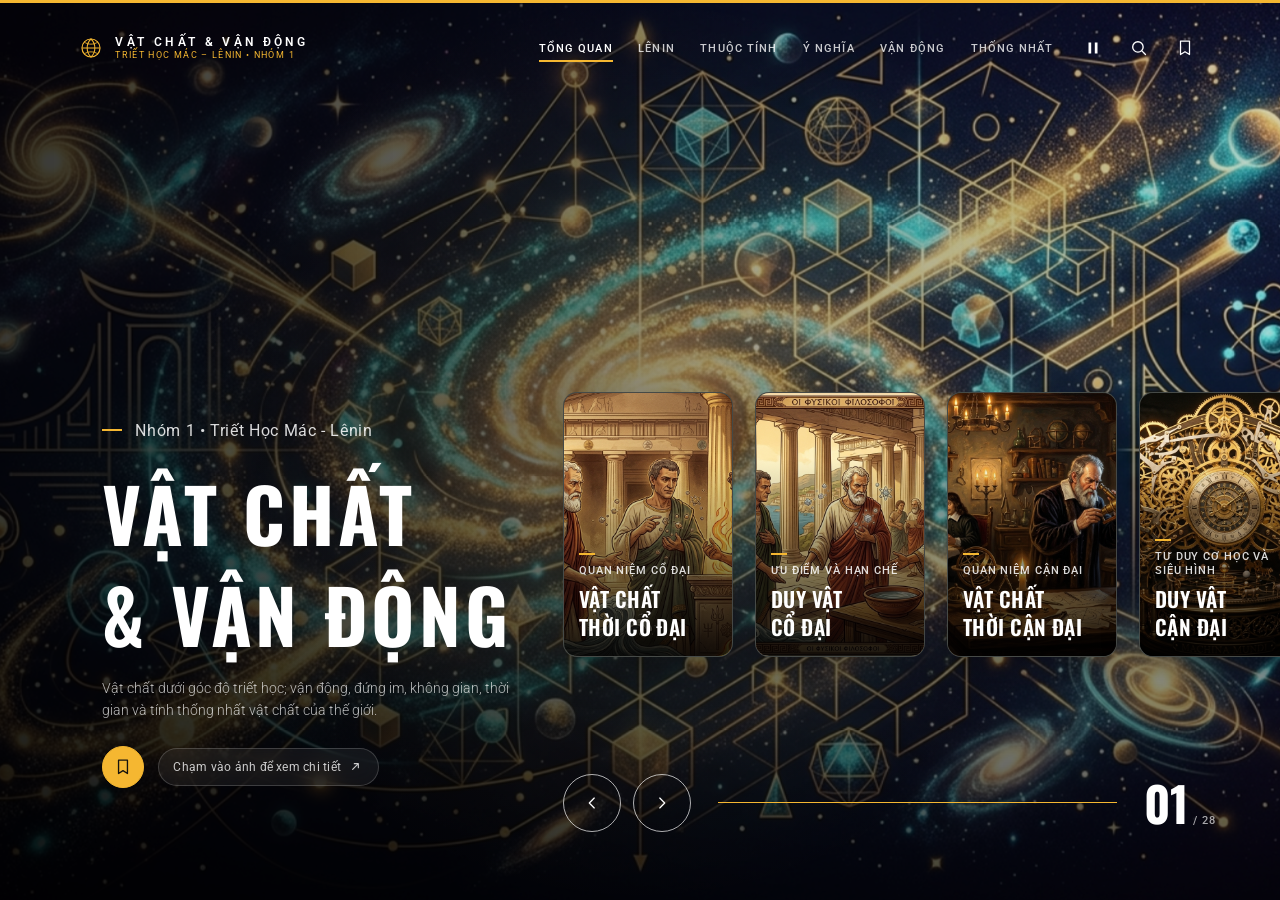
==== index.html @ 16e24920 "feat(diagrams): animate Slide 21 Solar System with Kepler orbital physics, counter-rotation, and int" ====
<!doctype html>
<html lang="vi">
<head>
<meta charset="utf-8">
<meta name="viewport" content="width=device-width, initial-scale=1, viewport-fit=cover">
<meta name="theme-color" content="#101310">
<meta name="description" content="Bài giảng Nhóm 1 về vật chất theo triết học Mác - Lênin: quan điểm lịch sử, định nghĩa của Lênin, vận động, đứng im, không gian, thời gian và tính thống nhất vật chất của thế giới.">
<title>Vật Chất &amp; Vận Động — Triết Học Mác - Lênin (Nhóm 1)</title>
<link rel="preconnect" href="https://fonts.googleapis.com">
<link rel="preconnect" href="https://fonts.gstatic.com" crossorigin>
<link href="https://fonts.googleapis.com/css2?family=Oswald:wght@500;600;700&family=Roboto:wght@300;400;500;700&subset=vietnamese&display=swap" rel="stylesheet">
<style>
:root{
  color-scheme:dark;
  --amber:#F5B731;
  --white:#ffffff;
  --muted:rgba(255,255,255,0.72);
  --ease:cubic-bezier(0.65,0,0.35,1);
  --card-width:170px;
  --card-height:265px;
  --card-gap:22px;
  --card-slot:192px;
  --body-font:"Roboto",Arial,sans-serif;
  --display-font:"Oswald","Bebas Neue",Impact,sans-serif;
}
*{box-sizing:border-box}
html,body{width:100%;height:100%;margin:0;overflow:hidden}
body{
  color:var(--white);
  background:#101310;
  font-family:var(--body-font);
  -webkit-font-smoothing:antialiased;
  text-rendering:optimizeLegibility;
}
button,a{color:inherit;font:inherit;-webkit-tap-highlight-color:transparent}
button{border:0;background:transparent;cursor:pointer}
a{text-decoration:none}
button:focus-visible,a:focus-visible{outline:2px solid var(--amber);outline-offset:4px}

.experience{
  position:relative;
  isolation:isolate;
  width:100vw;
  height:100vh;
  height:100dvh;
  min-height:520px;
  overflow:hidden;
  background:#111;
  cursor:pointer;
}
.cards-shell,.rail-controls,.site-header{cursor:default}

/* Background photo and dark gradient */
.backdrop-shade{position:absolute;inset:0}
.backdrop{
  position:absolute;
  inset:-24px;
  z-index:-2;
  overflow:hidden;
  background:#181c19;
  pointer-events:none;
  transform:translate3d(var(--bg-pan-x, 0px), var(--bg-pan-y, 0px), 0) scale(1.02);
  will-change:transform;
}
.backdrop img{
  display:block;
  width:100%;
  height:100%;
  object-fit:cover;
  object-position:center 50%;
  transform:scale(1.015);
  transition:opacity .35s ease,transform 7s ease;
}
.backdrop img.is-switching{opacity:.12;transform:scale(1.055)}
.backdrop-shade{
  z-index:-1;
  pointer-events:none;
  background:
    radial-gradient(circle 650px at var(--mouse-x, 50%) var(--mouse-y, 50%), rgba(245,183,49,0.085), transparent 70%),
    linear-gradient(90deg,rgba(0,0,0,0.78) 0%,rgba(0,0,0,0.64) 34%,rgba(0,0,0,0.35) 60%,rgba(0,0,0,0.15) 100%),
    linear-gradient(0deg,rgba(0,0,0,0.65) 0%,transparent 45%);
}

/* Top progress bar */
.top-progress{
  position:absolute;
  z-index:50;
  inset:0 0 auto;
  height:3px;
  background:rgba(255,255,255,0.13);
  pointer-events:none;
}
.top-progress span,.line-progress{
  display:block;
  width:100%;
  height:100%;
  background:var(--amber);
  transform:scaleX(0);
  transform-origin:left center;
  will-change:transform;
}

/* Site header / Navigation */
.site-header{
  position:absolute;
  z-index:15;
  top:0;
  left:0;
  display:flex;
  width:100%;
  align-items:center;
  justify-content:space-between;
  gap:24px;
  padding:32px 6.2vw 20px;
}
.brand{
  display:inline-flex;
  flex:0 0 auto;
  align-items:center;
  gap:12px;
  min-width:max-content;
  font-size:12px;
  font-weight:600;
  letter-spacing:.25em;
  line-height:1;
  text-transform:uppercase;
}
.brand-mark{width:24px;height:24px;color:var(--amber);flex:0 0 auto}
.brand-text{display:flex;flex-direction:column;gap:3px}
.brand-title{color:#fff;letter-spacing:.28em}
.brand-sub{color:var(--amber);font-size:9px;letter-spacing:.15em;font-weight:400}

.nav-links{
  display:flex;
  align-items:center;
  justify-content:flex-end;
  gap:clamp(14px,2vw,30px);
  margin-left:auto;
}
.nav-link{
  position:relative;
  padding:8px 0;
  color:rgba(255,255,255,0.78);
  font-size:11px;
  font-weight:500;
  letter-spacing:.1em;
  line-height:1;
  text-transform:uppercase;
  white-space:nowrap;
  transition:color .2s ease;
}
.nav-link::after{
  position:absolute;
  right:0;
  bottom:0;
  left:0;
  height:2px;
  background:var(--amber);
  content:"";
  transform:scaleX(0);
  transform-origin:left;
  transition:transform .22s ease;
}
.nav-link:hover,.nav-link.is-active{color:#fff}
.nav-link.is-active::after{transform:scaleX(1)}

.nav-tools{display:flex;align-items:center;gap:14px}
.icon-button,.menu-toggle{
  display:grid;
  width:32px;
  height:32px;
  padding:0;
  place-items:center;
  border-radius:50%;
  color:#fff;
  transition:color .2s ease,background-color .2s ease,transform .2s ease;
}
.icon-button:hover{color:var(--amber);background:rgba(255,255,255,0.08);transform:translateY(-1px)}
.icon-button:disabled{cursor:default;opacity:.6}
.icon-button svg{width:18px;height:18px}
.menu-toggle{display:none;width:34px}
.menu-toggle span{display:block;width:21px;height:1.5px;background:#fff;transition:transform .2s ease}
.menu-toggle span+span{margin-top:-7px}
.menu-open .menu-toggle span:first-child{transform:translateY(3px) rotate(45deg)}
.menu-open .menu-toggle span:last-child{transform:translateY(-4px) rotate(-45deg)}

/* Left content block */
.hero-copy{
  position:absolute;
  z-index:3;
  bottom:12.5vh;
  left:8vw;
  width:min(520px,40vw);
}
.hero-copy.is-outgoing,.hero-copy.is-entering{pointer-events:none}
.copy-part{
  --stagger:0ms;
  opacity:1;
  transform:translateY(0);
  transition:opacity .34s ease var(--stagger),transform .34s ease var(--stagger);
}
.hero-copy.is-outgoing .copy-part,
.hero-copy.is-entering:not(.is-visible) .copy-part{
  opacity:0;
  transform:translateY(20px);
}
.hero-copy.is-outgoing .copy-part{transition-duration:.18s;transition-delay:0s}
[data-copy=region]{--stagger:0ms}
[data-copy=title]{--stagger:100ms}
[data-copy=description]{--stagger:200ms}
[data-copy=actions]{--stagger:300ms}

.region-line{
  display:flex;
  align-items:center;
  gap:13px;
  margin:0 0 26px;
  color:rgba(255,255,255,0.85);
  font-size:16px;
  font-weight:400;
  letter-spacing:.04em;
  line-height:1.2;
}
.region-dash{width:20px;height:2px;flex:0 0 auto;background:var(--amber)}

.hero-title{
  display:flex;
  flex-direction:column;
  gap:0.12em;
  margin:0;
  color:#fff;
  font-family:var(--display-font);
  font-size:clamp(46px,5.8vw,78px);
  font-weight:700;
  letter-spacing:.05em;
  line-height:1.24;
  text-transform:uppercase;
  cursor:pointer;
  transition:transform .3s var(--ease),text-shadow .3s var(--ease);
}
.hero-title:hover{
  transform:translateX(5px);
  text-shadow:0 0 24px rgba(245,183,49,0.3);
}
.hero-title span{display:block;white-space:nowrap}

.hero-description{
  max-width:420px;
  margin:18px 0 24px;
  color:var(--muted);
  font-size:13.5px;
  font-weight:300;
  line-height:1.65;
}

.hero-actions{display:flex;align-items:center;gap:14px}
.bookmark{
  display:grid;
  width:42px;
  height:42px;
  flex:0 0 auto;
  place-items:center;
  border:1px solid var(--amber);
  border-radius:50%;
  color:#15130e;
  background:var(--amber);
  transition:transform .28s cubic-bezier(0.34, 1.56, 0.64, 1),
             box-shadow .25s ease,
             background-color .2s ease,
             color .2s ease;
}
.bookmark:hover{
  transform:translateY(-2px) scale(1.08);
  box-shadow:0 8px 22px rgba(245,183,49,0.4);
}
.bookmark:active{
  transform:translateY(0) scale(0.95);
  transition-duration:.1s;
}
.bookmark svg{width:16px;height:18px}
.bookmark[aria-pressed="true"] svg path{fill:currentColor}

.discover-hint{
  display:inline-flex;
  min-height:38px;
  align-items:center;
  gap:8px;
  padding:0 16px 0 14px;
  border:1px solid rgba(255,255,255,0.18);
  border-radius:999px;
  background:rgba(255,255,255,0.06);
  backdrop-filter:blur(10px);
  -webkit-backdrop-filter:blur(10px);
  color:rgba(255,255,255,0.78);
  font-size:12px;
  font-weight:400;
  letter-spacing:.02em;
  line-height:1;
  transition:transform .28s cubic-bezier(0.34, 1.56, 0.64, 1),
             background-color .25s ease,
             border-color .25s ease,
             box-shadow .25s ease,
             color .25s ease;
  cursor:pointer;
}
.discover-hint span{
  display:inline-block;
  transition:transform .25s ease;
}
.discover-hint:hover{
  transform:translateY(-2px);
  border-color:rgba(245,183,49,0.55);
  background:rgba(245,183,49,0.14);
  color:var(--amber);
  box-shadow:0 8px 24px rgba(0,0,0,0.35),0 0 18px rgba(245,183,49,0.22);
}
.discover-hint:hover span{
  transform:translateX(2px);
}
.discover-hint:active{
  transform:translateY(0) scale(0.97);
  transition-duration:.1s;
}
.hint-icon{
  width:13px;
  height:13px;
  transition:transform .28s cubic-bezier(0.34, 1.56, 0.64, 1);
}
.discover-hint:hover .hint-icon{
  transform:translate(3px,-3px) scale(1.18);
}

/* Right card rail */
.destinations{position:absolute;z-index:5;inset:0;pointer-events:none}
.cards-shell{
  position:absolute;
  top:43.5%;
  left:44vw;
  width:calc(100vw - 44vw + 80px);
  overflow:visible;
  pointer-events:auto;
}
.cards-track{
  display:flex;
  width:max-content;
  gap:var(--card-gap);
  transform:translateX(0);
  will-change:transform;
}
.cards-track.is-shifting{
  transform:translateX(calc(-1 * var(--shift-slots, 1) * var(--card-slot)));
}
.cards-track.is-shifting,.cards-track.is-restoring{
  transition:transform .8s var(--ease);
}

.card-item{flex:0 0 var(--card-width)}
.destination-card{
  position:relative;
  display:flex;
  width:var(--card-width);
  height:var(--card-height);
  flex:0 0 var(--card-width);
  flex-direction:column;
  justify-content:flex-end;
  padding:0;
  text-align:left;
  overflow:hidden;
  border:1px solid rgba(255,255,255,0.15);
  border-radius:14px;
  background:#262a27;
  box-shadow:0 14px 36px rgba(0,0,0,0.28);
  isolation:isolate;
  cursor:pointer;
  transition:border-color .25s ease,transform .3s var(--ease),box-shadow .3s var(--ease);
}
.destination-card:hover{
  border-color:rgba(245,183,49,0.6);
  transform:translateY(-5px);
  box-shadow:0 20px 42px rgba(0,0,0,0.45),0 0 20px rgba(245,183,49,0.15);
}
.card-photo{
  position:absolute;
  z-index:-2;
  inset:0;
  background-position:center;
  background-size:cover;
  transition:transform .55s ease;
}
.destination-card::after{
  position:absolute;
  z-index:-1;
  inset:0;
  background:linear-gradient(180deg,transparent 25%,rgba(0,0,0,0.2) 45%,rgba(0,0,0,0.88) 100%);
  content:"";
}
.destination-card:hover .card-photo{transform:scale(1.06)}

.card-caption{padding:0 15px 17px}
.card-dash{display:block;width:16px;height:2px;margin-bottom:9px;background:var(--amber)}
.card-region{
  display:block;
  margin-bottom:7px;
  color:rgba(255,255,255,0.85);
  font-size:11px;
  font-weight:500;
  letter-spacing:.08em;
  line-height:1.3;
  text-transform:uppercase;
}
.card-title{
  display:flex;
  flex-direction:column;
  gap:3px;
  color:#fff;
  font-family:var(--display-font);
  font-size:21px;
  font-weight:600;
  letter-spacing:.02em;
  line-height:1.2;
  text-transform:uppercase;
}
.card-title span{display:block}

/* Below the cards: controls & counter */
.rail-controls{
  position:absolute;
  z-index:7;
  right:5vw;
  bottom:7.6vh;
  left:44vw;
  display:flex;
  align-items:center;
  gap:27px;
  pointer-events:auto;
}
.arrow-group{display:flex;flex:0 0 auto;gap:12px}
.arrow-button{
  display:grid;
  width:58px;
  height:58px;
  flex:0 0 auto;
  place-items:center;
  border:1px solid rgba(255,255,255,0.68);
  border-radius:50%;
  color:#fff;
  background:transparent;
  transition:border-color .2s ease,color .2s ease,transform .2s ease;
}
.arrow-button:hover{
  border-color:var(--amber);
  color:var(--amber);
  transform:scale(1.05);
}
.arrow-button:disabled{cursor:wait;opacity:.6}
.arrow-button svg{width:18px;height:18px}

.line-progress-track{
  height:1px;
  flex:1 1 auto;
  overflow:hidden;
  background:rgba(255,255,255,0.35);
}
.slide-counter{
  display:flex;
  min-width:64px;
  align-items:baseline;
  justify-content:flex-end;
  gap:5px;
  overflow:hidden;
  white-space:nowrap;
}
.counter-window{display:block;height:48px;overflow:hidden}
.counter-number{
  display:block;
  color:#fff;
  font-family:var(--display-font);
  font-size:48px;
  font-weight:700;
  line-height:1;
  transition:opacity .18s ease,transform .18s ease;
}
.counter-number.is-out{opacity:0;transform:translateY(-100%)}
.counter-number.is-in{opacity:0;transform:translateY(100%)}
.counter-total{color:rgba(255,255,255,0.65);font-size:11px;letter-spacing:.09em;font-weight:500}

/* Photo expansion animation */
.photo-expansion{
  position:absolute;
  z-index:1;
  top:var(--start-top);
  left:var(--start-left);
  width:var(--start-width);
  height:var(--start-height);
  overflow:hidden;
  border-radius:14px;
  background-color:#181c19;
  background-position:center;
  background-size:cover;
  transform:translateZ(0);
  transition:top .8s var(--ease),left .8s var(--ease),width .8s var(--ease),height .8s var(--ease),border-radius .8s var(--ease);
  pointer-events:none;
}
.photo-expansion::after{
  position:absolute;
  inset:0;
  background:linear-gradient(90deg,rgba(0,0,0,0.78) 0%,rgba(0,0,0,0.64) 34%,rgba(0,0,0,0.35) 60%,rgba(0,0,0,0.15) 100%),
             linear-gradient(0deg,rgba(0,0,0,0.65) 0%,transparent 45%);
  content:"";
}
.photo-expansion.is-expanded{
  top:0;
  left:0;
  width:100%;
  height:100%;
  border-radius:0;
}

/* Glassmorphic Slide Detail Modal */
.content-modal{
  position:fixed;
  inset:0;
  z-index:100;
  display:flex;
  align-items:center;
  justify-content:center;
  padding:20px;
  background:rgba(8,10,9,0.78);
  backdrop-filter:blur(18px);
  -webkit-backdrop-filter:blur(18px);
  opacity:0;
  pointer-events:none;
  transition:opacity .3s ease;
}
.content-modal.is-open{opacity:1;pointer-events:auto}
.modal-box{
  position:relative;
  width:min(660px,94vw);
  max-height:86vh;
  overflow-y:auto;
  padding:36px 36px 32px;
  background:rgba(22,26,23,0.95);
  border:1px solid rgba(255,255,255,0.16);
  border-radius:20px;
  box-shadow:0 24px 64px rgba(0,0,0,0.55);
  transform:scale(0.96) translateY(18px);
  transition:transform .3s cubic-bezier(0.16,1,0.3,1);
}
.content-modal.is-open .modal-box{transform:scale(1) translateY(0)}
.modal-header{
  display:flex;
  align-items:flex-start;
  justify-content:space-between;
  gap:18px;
  margin-bottom:20px;
}
.modal-badge{
  display:inline-block;
  padding:4px 12px;
  border:1px solid var(--amber);
  border-radius:999px;
  color:var(--amber);
  font-size:10px;
  font-weight:600;
  letter-spacing:.12em;
  text-transform:uppercase;
  margin-bottom:12px;
}
.modal-title{
  margin:0;
  color:#fff;
  font-family:var(--display-font);
  font-size:28px;
  font-weight:700;
  line-height:1.3;
  text-transform:uppercase;
}
.modal-close{
  display:grid;
  width:36px;
  height:36px;
  flex:0 0 auto;
  place-items:center;
  border-radius:50%;
  color:rgba(255,255,255,0.7);
  background:rgba(255,255,255,0.08);
  transition:color .2s ease,background-color .2s ease;
}
.modal-close:hover{color:#fff;background:rgba(255,255,255,0.18)}
.modal-body{
  color:rgba(255,255,255,0.85);
  font-size:14px;
  font-weight:300;
  line-height:1.75;
}
.modal-body h3{margin:20px 0 10px;color:var(--amber);font-size:15px;font-weight:500}
.modal-table-wrap{overflow-x:auto;margin:0 0 18px}
.modal-table-wrap table{width:100%;min-width:480px;border-collapse:collapse;font-size:12px;line-height:1.6}
.modal-table-wrap th,.modal-table-wrap td{padding:10px 12px;border:1px solid rgba(255,255,255,.15);text-align:left;vertical-align:top}
.modal-table-wrap th{color:var(--amber);background:rgba(245,183,49,.08);font-weight:500}
.lesson-figure{margin:20px 0;padding:12px;border:1px solid rgba(255,255,255,.12);border-radius:12px;background:rgba(10,15,21,.6)}
.lesson-figure>svg{display:block;width:100%;height:auto}
.lesson-figure figcaption{margin-top:10px;color:var(--muted);font-size:11px;line-height:1.6}
.motion-examples{display:flex;flex-wrap:wrap;justify-content:center;gap:14px;padding:12px 0}
.motion-examples>div{flex:1 1 82px;text-align:center;color:var(--amber)}
.motion-examples svg{display:block;width:48px;height:48px;margin:0 auto 10px}
.motion-examples strong{font-size:12px;font-weight:500;color:var(--white)}
.modal-body p{margin:0 0 14px}
.modal-body ul{margin:0 0 16px;padding-left:20px}
.modal-body li{margin-bottom:8px}
.modal-body blockquote{
  margin:18px 0;
  padding:14px 18px;
  border-left:3px solid var(--amber);
  background:rgba(245,183,49,0.08);
  border-radius:0 8px 8px 0;
  font-style:italic;
  color:#fff;
}
.modal-footer{
  display:flex;
  align-items:center;
  justify-content:space-between;
  gap:14px;
  margin-top:24px;
  padding-top:18px;
  border-top:1px solid rgba(255,255,255,0.1);
}
.modal-nav-button{
  display:inline-flex;
  align-items:center;
  gap:8px;
  padding:8px 16px;
  border:1px solid rgba(255,255,255,0.25);
  border-radius:999px;
  font-size:11px;
  font-weight:500;
  letter-spacing:.08em;
  text-transform:uppercase;
  transition:border-color .2s ease,color .2s ease;
}
.modal-nav-button:hover{border-color:var(--amber);color:var(--amber)}

/* Search overlay palette */
.search-modal{
  position:fixed;
  inset:0;
  z-index:110;
  display:flex;
  align-items:flex-start;
  justify-content:center;
  padding:12vh 20px 20px;
  background:rgba(8,10,9,0.78);
  backdrop-filter:blur(16px);
  -webkit-backdrop-filter:blur(16px);
  opacity:0;
  pointer-events:none;
  transition:opacity .25s ease;
}
.search-modal.is-open{opacity:1;pointer-events:auto}
.search-box{
  width:min(560px,94vw);
  background:rgba(22,26,23,0.96);
  border:1px solid rgba(255,255,255,0.18);
  border-radius:18px;
  box-shadow:0 24px 60px rgba(0,0,0,0.6);
  overflow:hidden;
}
.search-input-wrap{
  display:flex;
  align-items:center;
  gap:12px;
  padding:16px 20px;
  border-bottom:1px solid rgba(255,255,255,0.1);
}
.search-input-wrap svg{width:18px;height:18px;color:var(--amber);flex:0 0 auto}
.search-input{
  width:100%;
  border:0;
  background:transparent;
  color:#fff;
  font-size:14px;
  outline:none;
}
.search-results{
  max-height:380px;
  overflow-y:auto;
  padding:10px 12px;
}
.search-item{
  display:flex;
  width:100%;
  align-items:center;
  justify-content:space-between;
  gap:14px;
  padding:12px 14px;
  border-radius:10px;
  text-align:left;
  transition:background-color .2s ease;
}
.search-item:hover{background:rgba(255,255,255,0.08)}
.search-item-info{display:flex;flex-direction:column;gap:3px}
.search-item-region{color:var(--amber);font-size:10px;text-transform:uppercase;letter-spacing:.08em}
.search-item-title{color:#fff;font-weight:500;font-size:13px}
.search-item-counter{color:rgba(255,255,255,0.5);font-size:11px;font-family:var(--display-font)}

/* Responsive adjustments */
@media(max-width:1120px) and (min-width:768px){
  .site-header{padding-inline:4vw;gap:20px}
  .brand-text{display:none}
  .nav-links{gap:14px}
  .nav-link{font-size:10px}
  .hero-copy{left:6vw;width:38vw}
  .hero-title{font-size:clamp(42px,5.5vw,68px)}
  .cards-shell,.rail-controls{left:46vw}
  .rail-controls{right:4vw;gap:18px}
  .arrow-button{width:52px;height:52px}
  .arrow-group{gap:9px}
}

@media(max-width:767px){
  :root{
    --card-width:122px;
    --card-height:clamp(150px,22vh,190px);
    --card-gap:14px;
    --card-slot:136px;
  }
  .backdrop img{object-position:56% center}
  .site-header{padding:22px 6vw 14px;gap:12px}
  .brand-text{display:none}
  .nav-links{
    position:absolute;
    top:66px;
    right:6vw;
    display:none;
    width:min(320px,88vw);
    align-items:stretch;
    justify-content:flex-start;
    gap:0;
    margin:0;
    padding:8px 16px;
    border:1px solid rgba(255,255,255,0.18);
    border-radius:12px;
    background:rgba(12,15,13,0.96);
    box-shadow:0 16px 40px rgba(0,0,0,0.4);
    backdrop-filter:blur(16px);
  }
  .menu-open .nav-links{display:flex;flex-direction:column}
  .nav-link{padding:12px 0;font-size:11px;text-align:left}
  .nav-link::after{right:auto;width:28px}
  .menu-toggle{
    display:grid;
    width:42px;
    height:42px;
    place-items:center;
    gap:5px;
    margin-left:2px;
  }
  .menu-toggle span+span{margin-top:0}
  .menu-open .menu-toggle span:first-child{transform:translateY(3.25px) rotate(45deg)}
  .menu-open .menu-toggle span:last-child{transform:translateY(-3.25px) rotate(-45deg)}

  .hero-copy{bottom:7vh;left:7vw;width:86vw}
  .region-line{gap:10px;margin-bottom:20px;font-size:14px}
  .region-dash{width:16px}
  .hero-title{font-size:clamp(34px,10vw,56px);line-height:1.22;gap:0.1em}
  .hero-title span{white-space:normal;overflow-wrap:anywhere}
  .hero-description{max-width:340px;margin:10px 0 16px;font-size:12px;line-height:1.55}
  .hero-actions{gap:10px}
  .bookmark{width:38px;height:38px}
  .discover-hint{min-height:34px;padding:0 12px 0 10px;font-size:11px;gap:6px}

  .cards-shell{
    top:14vh;
    left:7vw;
    width:calc(2 * var(--card-width) + var(--card-gap));
    overflow:hidden;
  }
  .destination-card{border-radius:12px}
  .card-caption{padding:0 10px 10px}
  .card-dash{width:12px;margin-bottom:6px}
  .card-region{margin-bottom:4px;font-size:8.5px}
  .card-title{font-size:17px;line-height:1.2;gap:2px}

  .rail-controls{
    top:calc(14vh + clamp(150px,22vh,190px) + 16px);
    right:auto;
    bottom:auto;
    left:7vw;
    width:min(86vw,400px);
    gap:14px;
  }
  .arrow-group{gap:8px}
  .arrow-button{width:44px;height:44px}
  .arrow-button svg{width:16px;height:16px}
  .slide-counter{min-width:48px}
  .counter-window{height:38px}
  .counter-number{font-size:38px}
  .counter-total{font-size:9.5px}
}

@media(prefers-reduced-motion:reduce){
  *,*::before,*::after{
    scroll-behavior:auto!important;
    transition:none!important;
    animation:none!important;
  }
}
</style>
</head>
<body>
<div class="experience" id="experience" title="Nhấn vào ảnh để xem nội dung chi tiết">
  <div class="top-progress" aria-hidden="true"><span id="top-progress-bar"></span></div>
  <div class="backdrop" aria-hidden="true"><img id="active-photo" src="assets/images/slide01_cover.jpg" alt="Minh họa các dạng tồn tại và vận động của vật chất"></div>
  <div class="backdrop-shade" aria-hidden="true"></div>

  <header class="site-header" id="site-header">
    <a class="brand" href="#home" aria-label="Vật chất, vận động, không gian và thời gian">
      <svg class="brand-mark" viewBox="0 0 28 28" fill="none" aria-hidden="true">
        <circle cx="14" cy="14" r="10.5" stroke="currentColor" stroke-width="1.4"/>
        <path d="M3.8 14h20.4M14 3.5c3 2.8 4.5 6.3 4.5 10.5S17 21.7 14 24.5C11 21.7 9.5 18.2 9.5 14S11 6.3 14 3.5Z" stroke="currentColor" stroke-width="1.2"/>
        <path d="M6.2 7.1c2.2 1.6 4.8 2.4 7.8 2.4s5.6-.8 7.8-2.4M6.2 20.9c2.2-1.6 4.8-2.4 7.8-2.4s5.6.8 7.8 2.4" stroke="currentColor"/>
      </svg>
      <span class="brand-text">
        <span class="brand-title">Vật Chất &amp; Vận Động</span>
        <span class="brand-sub">Triết Học Mác – Lênin • Nhóm 1</span>
      </span>
    </a>

    <nav class="nav-links" id="primary-nav" aria-label="Các phần bài học">
      <button class="nav-link is-active" type="button" data-jump="0">Tổng quan</button>
      <button class="nav-link" type="button" data-jump="6">Lênin</button>
      <button class="nav-link" type="button" data-jump="15">Thuộc tính</button>
      <button class="nav-link" type="button" data-jump="17">Ý nghĩa</button>
      <button class="nav-link" type="button" data-jump="20">Vận động</button>
      <button class="nav-link" type="button" data-jump="26">Thống nhất</button>
    </nav>

    <div class="nav-tools">
      <button class="icon-button" id="autoplay-toggle" type="button" aria-label="Tạm dừng tự động chuyển slide" aria-pressed="false">
        <svg id="autoplay-pause-icon" viewBox="0 0 20 20" fill="currentColor" aria-hidden="true"><path d="M5 4h3v12H5zm7 0h3v12h-3z"/></svg>
        <svg id="autoplay-play-icon" viewBox="0 0 20 20" fill="currentColor" aria-hidden="true" style="display:none"><path d="m6 3 11 7-11 7z"/></svg>
      </button>
      <button class="icon-button" id="search-trigger" type="button" aria-label="Tìm kiếm nội dung bài giảng">
        <svg viewBox="0 0 20 20" fill="none" aria-hidden="true">
          <circle cx="8.8" cy="8.8" r="5.8" stroke="currentColor" stroke-width="1.5"/>
          <path d="m13.2 13.2 4 4" stroke="currentColor" stroke-width="1.5" stroke-linecap="round"/>
        </svg>
      </button>
      <button class="icon-button" id="bookmarks-trigger" type="button" aria-label="Xem các slide đã đánh dấu">
        <svg viewBox="0 0 18 20" fill="none" aria-hidden="true">
          <path d="M4 2.3h10v15l-5-3.2-5 3.2v-15Z" stroke="currentColor" stroke-width="1.4" stroke-linejoin="round"/>
        </svg>
      </button>
    </div>
    <button class="menu-toggle" type="button" aria-label="Mở menu điều hướng" aria-expanded="false" aria-controls="primary-nav">
      <span></span><span></span>
    </button>
  </header>

  <main id="home">
    <section class="hero-copy is-entering" id="hero-copy" aria-labelledby="hero-title">
      <p class="region-line copy-part" data-copy="region">
        <span class="region-dash" aria-hidden="true"></span>
        <span id="region">Nhóm 1 • Triết Học Mác - Lênin</span>
      </p>
      <h1 class="hero-title copy-part" id="hero-title" data-copy="title">
        <span id="title-line-1">VẬT CHẤT</span>
        <span id="title-line-2">&amp; VẬN ĐỘNG</span>
      </h1>
      <p class="hero-description copy-part" id="description" data-copy="description">
        Vật chất dưới góc độ triết học; vận động, đứng im, không gian, thời gian và tính thống nhất vật chất của thế giới.
      </p>
      <div class="hero-actions copy-part" data-copy="actions">
        <button class="bookmark" id="bookmark" type="button" aria-label="Lưu slide này" aria-pressed="false">
          <svg viewBox="0 0 18 20" fill="none" aria-hidden="true">
            <path d="M4 2.3h10v15l-5-3.2-5 3.2v-15Z" stroke="currentColor" stroke-width="1.5" stroke-linejoin="round"/>
          </svg>
        </button>
        <button class="discover-hint" id="discover-location" type="button" aria-label="Xem nội dung chi tiết slide này">
          <span>Chạm vào ảnh để xem chi tiết</span>
          <svg class="hint-icon" viewBox="0 0 16 16" fill="none" aria-hidden="true">
            <path d="M4.5 11.5L11.5 4.5M11.5 4.5H6.5M11.5 4.5V9.5" stroke="currentColor" stroke-width="1.4" stroke-linecap="round" stroke-linejoin="round"/>
          </svg>
        </button>
      </div>
    </section>

    <aside class="destinations" aria-label="Các slide tiếp theo">
      <div class="cards-shell" id="destinations">
        <div class="cards-track" id="cards-track" role="list" aria-label="Danh sách slide bài giảng"></div>
      </div>
      <div class="rail-controls">
        <div class="arrow-group">
          <button class="arrow-button" id="previous-slide" type="button" aria-label="Slide trước">
            <svg viewBox="0 0 20 20" fill="none" aria-hidden="true">
              <path d="M12.5 4.5 7 10l5.5 5.5" stroke="currentColor" stroke-width="1.4" stroke-linecap="round" stroke-linejoin="round"/>
            </svg>
          </button>
          <button class="arrow-button" id="next-slide" type="button" aria-label="Slide sau">
            <svg viewBox="0 0 20 20" fill="none" aria-hidden="true">
              <path d="m7.5 4.5 5.5 5.5-5.5 5.5" stroke="currentColor" stroke-width="1.4" stroke-linecap="round" stroke-linejoin="round"/>
            </svg>
          </button>
        </div>
        <div class="line-progress-track" aria-hidden="true"><span class="line-progress" id="line-progress"></span></div>
        <div class="slide-counter" aria-live="polite" aria-atomic="true">
          <span class="counter-window"><span class="counter-number" id="counter-number">01</span></span>
          <span class="counter-total" id="counter-total">/ 28</span>
        </div>
      </div>
    </aside>
  </main>
</div>

<!-- Nội dung chi tiết từ vat_chat_nhom1_slide.txt -->
<div class="content-modal" id="content-modal" role="dialog" aria-modal="true" aria-labelledby="modal-title" aria-hidden="true" inert>
  <div class="modal-box">
    <div class="modal-header">
      <div>
        <span class="modal-badge" id="modal-badge">Trang 01/28 • Slide 1</span>
        <h2 class="modal-title" id="modal-title">VẬT CHẤT LÀ GÌ DƯỚI GÓC ĐỘ TRIẾT HỌC?</h2>
      </div>
      <button class="modal-close" id="modal-close" type="button" aria-label="Đóng bảng nội dung">
        <svg viewBox="0 0 16 16" fill="none" stroke="currentColor" stroke-width="1.5" stroke-linecap="round" stroke-linejoin="round" style="width:14px;height:14px">
          <path d="M12 4 4 12M4 4l8 8"/>
        </svg>
      </button>
    </div>
    <div class="modal-body" id="modal-body"></div>
    <div class="modal-footer">
      <button class="modal-nav-button" id="modal-prev" type="button">← Slide trước</button>
      <button class="modal-nav-button" id="modal-next" type="button">Slide sau →</button>
    </div>
  </div>
</div>

<!-- Search Palette Modal -->
<div class="search-modal" id="search-modal" role="dialog" aria-modal="true" aria-label="Tìm kiếm bài giảng" aria-hidden="true" inert>
  <div class="search-box">
    <div class="search-input-wrap">
      <svg viewBox="0 0 20 20" fill="none" aria-hidden="true">
        <circle cx="8.8" cy="8.8" r="5.8" stroke="currentColor" stroke-width="1.5"/>
        <path d="m13.2 13.2 4 4" stroke="currentColor" stroke-width="1.5" stroke-linecap="round"/>
      </svg>
      <input class="search-input" id="search-input" type="search" placeholder="Tìm theo từ khóa (vật chất, Lênin, vận động, đứng im, không gian...)" aria-label="Từ khóa tìm kiếm">
    </div>
    <div class="search-results" id="search-results"></div>
  </div>
</div>

<script>
(() => {
  "use strict";

  /* Nội dung 28 slide từ vat_chat_nhom1_slide.txt */
  const slides = [
  {
    "region": "Nhóm 1 • Triết Học Mác - Lênin",
    "title": [
      "VẬT CHẤT",
      "& VẬN ĐỘNG"
    ],
    "description": "Vật chất dưới góc độ triết học; vận động, đứng im, không gian, thời gian và tính thống nhất vật chất của thế giới.",
    "badge": "Trang 01/28 • Slide 1",
    "modalHeading": "VẬT CHẤT LÀ GÌ DƯỚI GÓC ĐỘ TRIẾT HỌC?",
    "modalContent": "<p>Chuyên đề Triết học Mác - Lênin: Tổng quan về bản chất của vật chất, các phương thức và hình thức tồn tại của vật chất (vận động, đứng im, không gian, thời gian) và tính thống nhất vật chất của thế giới.</p>",
    "image": "assets/images/slide01_cover.jpg",
    "navCategory": 0
  },
  {
    "region": "Quan niệm cổ đại",
    "title": [
      "VẬT CHẤT",
      "THỜI CỔ ĐẠI"
    ],
    "description": "Từ nước, lửa và nguyên tử đến Ngũ hành: con người tìm cách giải thích thế giới bằng tự nhiên và lý trí.",
    "badge": "Trang 02/28 • Slide 2",
    "modalHeading": "QUAN ĐIỂM VỀ VẬT CHẤT THỜI KỲ CỔ ĐẠI",
    "modalContent": "<h3>Bối cảnh</h3>\n<ul><li>Khoảng thế kỷ VIII–III trước Công nguyên.</li><li>Triết học hình thành ở Hy Lạp, Ấn Độ và Trung Hoa.</li><li>Con người dần chuyển từ việc giải thích thế giới bằng thần thoại sang giải thích bằng tự nhiên và lý trí.</li></ul>\n<div class=\"modal-table-wrap\"><table><thead><tr><th scope=\"col\">Khu vực / triết gia</th><th scope=\"col\">Quan điểm về vật chất</th></tr></thead><tbody><tr><td>Thales (Hy Lạp)</td><td>Nước là bản nguyên của vạn vật.</td></tr><tr><td>Heraclitus (Hy Lạp)</td><td>Lửa là bản nguyên; mọi sự vật luôn vận động và biến đổi.</td></tr><tr><td>Democritus (Hy Lạp)</td><td>Thế giới cấu tạo từ nguyên tử và khoảng không.</td></tr><tr><td>Trâu Diễn (Trung Hoa cổ đại)</td><td>Thuyết Ngũ hành: Kim, Mộc, Thủy, Hỏa, Thổ là các yếu tố tạo thành và chi phối vạn vật.</td></tr><tr><td>Kanada / Charvaka (Ấn Độ cổ đại)</td><td>Một số trường phái nêu quan niệm về hạt vật chất cực nhỏ, thường được gọi là nguyên tử.</td></tr></tbody></table></div>",
    "image": "assets/images/slide02_ancient_materialism.jpg",
    "navCategory": 0
  },
  {
    "region": "Ưu điểm và hạn chế",
    "title": [
      "DUY VẬT",
      "CỔ ĐẠI"
    ],
    "description": "Đặt nền móng cho tư duy khoa học và biện chứng, nhưng còn chất phác, trực quan và thiếu thực nghiệm hiện đại.",
    "badge": "Trang 03/28 • Slide 3",
    "modalHeading": "ĐẶC ĐIỂM CỦA CHỦ NGHĨA DUY VẬT CỔ ĐẠI",
    "modalContent": "<h3>Ưu điểm</h3>\n<ul><li>Giải thích tự nhiên bằng chính tự nhiên; hạn chế dựa vào thần thoại hoặc lực lượng siêu nhiên.</li><li>Đặt nền móng cho tư duy khoa học và chủ nghĩa duy vật sau này.</li><li>Có mầm mống tư duy biện chứng, đặc biệt ở Heraclitus khi ông nhấn mạnh sự vận động và biến đổi.</li><li>Tìm kiếm một bản nguyên chung, qua đó nhìn nhận thế giới có tính thống nhất.</li></ul>\n<h3>Hạn chế</h3>\n<ul><li>Còn chất phác, trực quan và phỏng đoán.</li><li>Dựa phần lớn vào quan sát cảm tính; chưa có thực nghiệm khoa học hiện đại.</li><li>Chưa phân biệt rõ vật chất với các dạng tồn tại cụ thể của vật chất.</li><li>Ví dụ: vì nước thiết yếu đối với đời sống, Thales suy ra nước là bản nguyên của mọi vật.</li></ul>",
    "image": "assets/images/slide03_ancient_debate.jpg",
    "navCategory": 0
  },
  {
    "region": "Quan niệm cận đại",
    "title": [
      "VẬT CHẤT",
      "THỜI CẬN ĐẠI"
    ],
    "description": "Khoa học thế kỷ XVI–XVIII đề cao quan sát, thực nghiệm và toán học; vật chất được gắn với quảng tính và cơ học.",
    "badge": "Trang 04/28 • Slide 4",
    "modalHeading": "QUAN ĐIỂM VỀ VẬT CHẤT THỜI KỲ CẬN ĐẠI",
    "modalContent": "<h3>Bối cảnh lịch sử</h3>\n<ul><li>Từ khoảng thế kỷ XVI đến XVIII.</li><li>Cách mạng khoa học ở châu Âu phát triển: thiên văn học, toán học, cơ học và phương pháp thực nghiệm.</li><li>Sự hình thành, phát triển của chủ nghĩa tư bản làm tăng nhu cầu chinh phục và giải thích tự nhiên.</li><li>Chủ nghĩa duy vật trở thành một công cụ tư tưởng để phê phán thần học và quyền lực của Giáo hội.</li></ul>\n<h3>Một số đại diện và quan điểm</h3>\n<div class=\"modal-table-wrap\"><table><thead><tr><th scope=\"col\">Nhà tư tưởng</th><th scope=\"col\">Quan điểm liên quan đến vật chất</th></tr></thead><tbody><tr><td>Galileo Galilei</td><td>Nghiên cứu tự nhiên bằng quan sát, thực nghiệm và toán học; nhấn mạnh tính quy luật của vận động.</td></tr><tr><td>Francis Bacon</td><td>Đề cao kinh nghiệm và phương pháp quy nạp; tri thức phải dựa vào việc nghiên cứu tự nhiên.</td></tr><tr><td>René Descartes</td><td>Thuộc tính cơ bản của vật chất là quảng tính: có chiều dài, chiều rộng và chiều sâu.</td></tr><tr><td>Baruch Spinoza</td><td>Vật chất và tinh thần là hai thuộc tính của một thực thể duy nhất.</td></tr><tr><td>Julien Offray de La Mettrie</td><td>Giải thích con người theo lối duy vật cơ học; nổi tiếng với hình ảnh &quot;con người là một cỗ máy&quot;.</td></tr></tbody></table></div>",
    "image": "assets/images/slide04_modern_materialism.jpg",
    "navCategory": 0
  },
  {
    "region": "Tư duy cơ học và siêu hình",
    "title": [
      "DUY VẬT",
      "CẬN ĐẠI"
    ],
    "description": "Có cơ sở khoa học vững hơn, nhưng còn nhìn thế giới như một cỗ máy và quy giản vận động về sự dịch chuyển.",
    "badge": "Trang 05/28 • Slide 5",
    "modalHeading": "ĐẶC ĐIỂM CỦA CHỦ NGHĨA DUY VẬT CẬN ĐẠI",
    "modalContent": "<h3>Ưu điểm</h3>\n<ul><li>Có cơ sở vững hơn từ khoa học tự nhiên, đặc biệt là toán học, thiên văn học và cơ học.</li><li>Đề cao quan sát, thực nghiệm, lý trí và tính quy luật.</li><li>Khẳng định thế giới vật chất tồn tại khách quan, không phụ thuộc vào ý thức con người.</li><li>Góp phần chống thần học, giải phóng nghiên cứu khoa học khỏi sự chi phối của Giáo hội.</li></ul>\n<h3>Hạn chế: tính siêu hình và cơ học</h3>\n<ul><li>Đồng nhất vật chất chủ yếu với những thuộc tính cơ học như khối lượng, hình dạng, vị trí và chuyển động.</li><li>Xem vận động chủ yếu là sự dịch chuyển cơ học trong không gian.</li><li>Có xu hướng nhìn thế giới như một cỗ máy lớn gồm các bộ phận tách rời, vận hành theo quy luật cố định.</li><li>Chưa nhận thức đầy đủ các dạng vận động và phát triển phức tạp: hóa học, sinh học, xã hội.</li></ul>",
    "image": "assets/images/slide05_mechanical.jpg",
    "navCategory": 0
  },
  {
    "region": "Lịch sử chủ nghĩa duy vật",
    "title": [
      "SO SÁNH",
      "& KẾT LUẬN"
    ],
    "description": "So sánh bối cảnh, cơ sở nhận thức, cách hiểu vật chất, ưu điểm và hạn chế của duy vật cổ đại và cận đại.",
    "badge": "Trang 06/28 • Slide 6",
    "modalHeading": "SO SÁNH VÀ KẾT LUẬN",
    "modalContent": "<div class=\"modal-table-wrap\"><table><thead><tr><th scope=\"col\">Tiêu chí</th><th scope=\"col\">Duy vật cổ đại</th><th scope=\"col\">Duy vật cận đại</th></tr></thead><tbody><tr><td>Bối cảnh</td><td>Xã hội cổ đại; tri thức khoa học còn sơ khai</td><td>Cách mạng khoa học và sự phát triển của xã hội tư bản ở châu Âu</td></tr><tr><td>Cơ sở nhận thức</td><td>Quan sát trực tiếp, trực giác, suy đoán</td><td>Thực nghiệm, toán học, cơ học</td></tr><tr><td>Cách hiểu vật chất</td><td>Nước, lửa, nguyên tử, Ngũ hành…</td><td>Quảng tính, khối lượng, vật thể vận động cơ học</td></tr><tr><td>Ưu điểm</td><td>Chống thần thoại; đặt nền móng duy vật; có mầm mống biện chứng</td><td>Có cơ sở khoa học hơn; góp phần chống thần học và phát triển khoa học</td></tr><tr><td>Hạn chế</td><td>Chất phác, trực quan, chưa kiểm chứng</td><td>Siêu hình, cơ học, chưa thấy đầy đủ sự phát triển và liên hệ</td></tr></tbody></table></div>",
    "image": "assets/images/slide06_comparison.jpg",
    "navCategory": 0
  },
  {
    "region": "Khoa học cuối thế kỷ XIX",
    "title": [
      "TIA X &",
      "PHÓNG XẠ"
    ],
    "description": "Roentgen phát hiện tia X năm 1895; Becquerel phát hiện phóng xạ ở urani, mở rộng nhận thức về vật chất.",
    "badge": "Trang 07/28 • Slide 7",
    "modalHeading": "1. CUỘC CÁCH MẠNG TRONG KHOA HỌC TỰ NHIÊN CUỐI THẾ KỶ XIX – ĐẦU THẾ KỶ XX",
    "modalContent": "<p>Năm 1895: W.C. Roentgen phát hiện ra tia X.<br>H. Becquerel phát hiện ra hiện tượng phóng xạ của nguyên tố urani.</p>\n<figure class=\"lesson-figure\"><svg viewBox=\"0 0 600 240\" role=\"img\" aria-label=\"Minh họa phát hiện Tia X và Phóng xạ Urani\"><rect width=\"600\" height=\"240\" rx=\"12\" fill=\"#101827\"/><rect x=\"25\" y=\"25\" width=\"260\" height=\"190\" rx=\"10\" fill=\"#152032\" stroke=\"#2a3c54\" stroke-width=\"1.5\"/><rect x=\"40\" y=\"38\" width=\"65\" height=\"22\" rx=\"4\" fill=\"#f5b731\" fill-opacity=\"0.15\"/><text x=\"72\" y=\"53\" fill=\"#f5b731\" font-size=\"11\" font-weight=\"bold\" font-family=\"Arial,sans-serif\" text-anchor=\"middle\">1895</text><text x=\"115\" y=\"54\" fill=\"#67b8ef\" font-size=\"13\" font-weight=\"bold\" font-family=\"Arial,sans-serif\">W.C. Roentgen</text><g transform=\"translate(60, 80)\"><rect x=\"0\" y=\"25\" width=\"55\" height=\"30\" rx=\"6\" fill=\"#1f2f47\" stroke=\"#67b8ef\" stroke-width=\"1.5\"/><ellipse cx=\"27\" cy=\"40\" rx=\"14\" ry=\"7\" fill=\"none\" stroke=\"#67b8ef\"/><path d=\"M55 40h45\" stroke=\"#f5b731\" stroke-width=\"2\" stroke-dasharray=\"4 3\"/><path d=\"M100 20l50-10M100 40l60 0M100 60l50 10\" stroke=\"#f5b731\" stroke-width=\"1.5\" stroke-dasharray=\"3 3\"/><rect x=\"165\" y=\"15\" width=\"22\" height=\"50\" rx=\"3\" fill=\"#24344d\" stroke=\"#54677e\"/><text x=\"176\" y=\"80\" fill=\"#9fa3e7\" font-size=\"10\" font-family=\"Arial,sans-serif\" text-anchor=\"middle\">Phát quang</text></g><text x=\"155\" y=\"185\" fill=\"#f0f2f7\" font-size=\"13\" font-weight=\"bold\" font-family=\"Arial,sans-serif\" text-anchor=\"middle\">Phát hiện Tia X (X-Ray)</text><text x=\"155\" y=\"202\" fill=\"#94a3b8\" font-size=\"11\" font-family=\"Arial,sans-serif\" text-anchor=\"middle\">Tia vô hình xuyên qua vật thể</text><rect x=\"315\" y=\"25\" width=\"260\" height=\"190\" rx=\"10\" fill=\"#152032\" stroke=\"#2a3c54\" stroke-width=\"1.5\"/><rect x=\"330\" y=\"38\" width=\"65\" height=\"22\" rx=\"4\" fill=\"#f5b731\" fill-opacity=\"0.15\"/><text x=\"362\" y=\"53\" fill=\"#f5b731\" font-size=\"11\" font-weight=\"bold\" font-family=\"Arial,sans-serif\" text-anchor=\"middle\">1896</text><text x=\"405\" y=\"54\" fill=\"#4ade80\" font-size=\"13\" font-weight=\"bold\" font-family=\"Arial,sans-serif\">H. Becquerel</text><g transform=\"translate(370, 80)\"><circle cx=\"75\" cy=\"40\" r=\"18\" fill=\"#166534\" stroke=\"#4ade80\" stroke-width=\"2\"/><text x=\"75\" y=\"44\" fill=\"#fff\" font-size=\"11\" font-weight=\"bold\" font-family=\"Arial,sans-serif\" text-anchor=\"middle\">U-238</text><path d=\"M75 18v-20M92 28l20-15M92 52l20 15M75 62v20M58 52l-20 15M58 28l-20-15\" stroke=\"#4ade80\" stroke-width=\"1.8\" stroke-dasharray=\"4 2\"/><circle cx=\"115\" cy=\"10\" r=\"3\" fill=\"#f5b731\"/><circle cx=\"115\" cy=\"70\" r=\"3\" fill=\"#67b8ef\"/><circle cx=\"35\" cy=\"10\" r=\"3\" fill=\"#f87171\"/></g><text x=\"445\" y=\"185\" fill=\"#f0f2f7\" font-size=\"13\" font-weight=\"bold\" font-family=\"Arial,sans-serif\" text-anchor=\"middle\">Hiện tượng Phóng xạ</text><text x=\"445\" y=\"202\" fill=\"#94a3b8\" font-size=\"11\" font-family=\"Arial,sans-serif\" text-anchor=\"middle\">Nguyên tố Urani tự phân rã</text></svg><figcaption>1895–1896: Tia X và hiện tượng phóng xạ mở đầu cuộc cách mạng vật lý hiện đại.</figcaption></figure>",
    "image": "assets/images/slide08_xray_radioactivity.jpg",
    "navCategory": 1
  },
  {
    "region": "Vật lý đầu thế kỷ XX",
    "title": [
      "ĐIỆN TỬ &",
      "TƯƠNG ĐỐI"
    ],
    "description": "Điện tử (1897) và thuyết tương đối (1905, 1916) làm thay đổi cách hiểu về nguyên tử, khối lượng và thế giới vật chất.",
    "badge": "Trang 08/28 • Slide 8",
    "modalHeading": "1. CUỘC CÁCH MẠNG TRONG KHOA HỌC TỰ NHIÊN CUỐI THẾ KỶ XIX – ĐẦU THẾ KỶ XX",
    "modalContent": "<p>Năm 1897: J.J. Thomson phát hiện ra điện tử.<br>Năm 1905, 1916: Albert Einstein đưa ra Thuyết tương đối hẹp và Thuyết tương đối rộng.</p>\n<figure class=\"lesson-figure\"><svg viewBox=\"0 0 600 240\" role=\"img\" aria-label=\"Minh họa phát hiện Điện tử và Thuyết tương đối\"><rect width=\"600\" height=\"240\" rx=\"12\" fill=\"#101827\"/><rect x=\"25\" y=\"25\" width=\"260\" height=\"190\" rx=\"10\" fill=\"#152032\" stroke=\"#2a3c54\" stroke-width=\"1.5\"/><rect x=\"40\" y=\"38\" width=\"65\" height=\"22\" rx=\"4\" fill=\"#f5b731\" fill-opacity=\"0.15\"/><text x=\"72\" y=\"53\" fill=\"#f5b731\" font-size=\"11\" font-weight=\"bold\" font-family=\"Arial,sans-serif\" text-anchor=\"middle\">1897</text><text x=\"115\" y=\"54\" fill=\"#67b8ef\" font-size=\"13\" font-weight=\"bold\" font-family=\"Arial,sans-serif\">J.J. Thomson</text><g transform=\"translate(155, 115)\"><ellipse cx=\"0\" cy=\"0\" rx=\"45\" ry=\"18\" fill=\"none\" stroke=\"#54677e\" stroke-width=\"1\" stroke-dasharray=\"3 3\"/><ellipse cx=\"0\" cy=\"0\" rx=\"18\" ry=\"45\" fill=\"none\" stroke=\"#54677e\" stroke-width=\"1\" stroke-dasharray=\"3 3\"/><circle cx=\"0\" cy=\"0\" r=\"14\" fill=\"#f5b731\" fill-opacity=\"0.8\"/><text x=\"0\" y=\"4\" fill=\"#101827\" font-size=\"9\" font-weight=\"bold\" font-family=\"Arial,sans-serif\" text-anchor=\"middle\">+</text><circle cx=\"36\" cy=\"11\" r=\"5\" fill=\"#67b8ef\"/><text x=\"36\" y=\"14\" fill=\"#fff\" font-size=\"7\" font-weight=\"bold\" font-family=\"Arial,sans-serif\" text-anchor=\"middle\">-</text><circle cx=\"-36\" cy=\"-11\" r=\"5\" fill=\"#67b8ef\"/><text x=\"-36\" y=\"-8\" fill=\"#fff\" font-size=\"7\" font-weight=\"bold\" font-family=\"Arial,sans-serif\" text-anchor=\"middle\">-</text><circle cx=\"11\" cy=\"-36\" r=\"5\" fill=\"#67b8ef\"/><text x=\"11\" y=\"-33\" fill=\"#fff\" font-size=\"7\" font-weight=\"bold\" font-family=\"Arial,sans-serif\" text-anchor=\"middle\">-</text></g><text x=\"155\" y=\"185\" fill=\"#f0f2f7\" font-size=\"13\" font-weight=\"bold\" font-family=\"Arial,sans-serif\" text-anchor=\"middle\">Phát hiện Điện tử (e⁻)</text><text x=\"155\" y=\"202\" fill=\"#94a3b8\" font-size=\"11\" font-family=\"Arial,sans-serif\" text-anchor=\"middle\">Nguyên tử có cấu trúc phân chia</text><rect x=\"315\" y=\"25\" width=\"260\" height=\"190\" rx=\"10\" fill=\"#152032\" stroke=\"#2a3c54\" stroke-width=\"1.5\"/><rect x=\"330\" y=\"38\" width=\"90\" height=\"22\" rx=\"4\" fill=\"#f5b731\" fill-opacity=\"0.15\"/><text x=\"375\" y=\"53\" fill=\"#f5b731\" font-size=\"11\" font-weight=\"bold\" font-family=\"Arial,sans-serif\" text-anchor=\"middle\">1905 • 1916</text><text x=\"430\" y=\"54\" fill=\"#a78bfa\" font-size=\"13\" font-weight=\"bold\" font-family=\"Arial,sans-serif\">A. Einstein</text><g transform=\"translate(445, 115)\"><rect x=\"-70\" y=\"-32\" width=\"140\" height=\"52\" rx=\"8\" fill=\"#1e1b4b\" stroke=\"#818cf8\" stroke-width=\"1.5\"/><text x=\"0\" y=\"4\" fill=\"#f5b731\" font-size=\"22\" font-weight=\"bold\" font-family=\"'Times New Roman',serif\" text-anchor=\"middle\">E = mc²</text><path d=\"M-60 28h120\" stroke=\"#54677e\" stroke-width=\"1\"/><text x=\"0\" y=\"40\" fill=\"#cbd5e1\" font-size=\"9\" font-family=\"Arial,sans-serif\" text-anchor=\"middle\">m biến thiên theo vận tốc v</text></g><text x=\"445\" y=\"185\" fill=\"#f0f2f7\" font-size=\"13\" font-weight=\"bold\" font-family=\"Arial,sans-serif\" text-anchor=\"middle\">Thuyết Tương Đối</text><text x=\"445\" y=\"202\" fill=\"#94a3b8\" font-size=\"11\" font-family=\"Arial,sans-serif\" text-anchor=\"middle\">Khối lượng &amp; thời gian không bất biến</text></svg><figcaption>1897–1916: Phát hiện điện tử và Thuyết tương đối làm thay đổi căn bản vật lý cổ điển.</figcaption></figure>",
    "image": "assets/images/slide09_electron_relativity.jpg",
    "navCategory": 1
  },
  {
    "region": "Giới hạn của quan niệm cũ",
    "title": [
      "QUAN NIỆM CŨ",
      "BỊ PHÁ VỠ"
    ],
    "description": "Nguyên tử có thể phân chia; khối lượng không bất biến. Quan niệm đồng nhất vật chất với nguyên tử hay khối lượng bị phá vỡ.",
    "badge": "Trang 09/28 • Slide 9",
    "modalHeading": "HẬU QUẢ",
    "modalContent": "<p>Nguyên tử không phải là phần tử nhỏ nhất không thể phân chia, và khối lượng không phải là bất biến.</p>\n<p>Vì vậy đã giáng một đòn chí mạng, làm sụp đổ hoàn toàn quan niệm của chủ nghĩa duy vật siêu hình vốn đồng nhất vật chất với nguyên tử hay khối lượng cơ học suốt nhiều thế kỷ. Quan niệm duy vật siêu hình cũ bị phá sản.</p>\n<figure class=\"lesson-figure\"><svg viewBox=\"0 0 600 220\" role=\"img\" aria-label=\"Sơ đồ quan niệm cũ bị phá vỡ\"><rect width=\"600\" height=\"220\" rx=\"12\" fill=\"#101827\"/><g transform=\"translate(30, 25)\"><rect width=\"215\" height=\"170\" rx=\"10\" fill=\"#1e2430\" stroke=\"#f87171\" stroke-width=\"1.5\"/><text x=\"107.5\" y=\"30\" fill=\"#f87171\" font-size=\"12\" font-weight=\"bold\" font-family=\"Arial,sans-serif\" text-anchor=\"middle\">QUAN NIỆM CŨ (SIÊU HÌNH)</text><circle cx=\"107.5\" cy=\"72\" r=\"30\" fill=\"#334155\" stroke=\"#94a3b8\" stroke-width=\"2\"/><text x=\"107.5\" y=\"76\" fill=\"#e2e8f0\" font-size=\"10\" font-weight=\"bold\" font-family=\"Arial,sans-serif\" text-anchor=\"middle\">NGUYÊN TỬ</text><text x=\"28\" y=\"122\" fill=\"#fca5a5\" font-size=\"11\" font-family=\"Arial,sans-serif\">• Hạt bi đặc, nhỏ nhất</text><text x=\"28\" y=\"140\" fill=\"#fca5a5\" font-size=\"11\" font-family=\"Arial,sans-serif\">• Bất khả phân, bất biến</text><text x=\"28\" y=\"158\" fill=\"#fca5a5\" font-size=\"11\" font-family=\"Arial,sans-serif\">• Đồng nhất với vật chất</text></g><g transform=\"translate(255, 92)\"><path d=\"M-5 0h24\" stroke=\"#54677e\" stroke-width=\"1.5\" stroke-dasharray=\"3 2\"/><path d=\"M71 0h24\" stroke=\"#54677e\" stroke-width=\"1.5\" stroke-dasharray=\"3 2\"/><circle cx=\"45\" cy=\"0\" r=\"22\" fill=\"#f5b731\" fill-opacity=\"0.15\" stroke=\"#f5b731\" stroke-width=\"1.5\"/><path d=\"M38 0h14M47 -5l5 5-5 5\" fill=\"none\" stroke=\"#f5b731\" stroke-width=\"2\" stroke-linecap=\"round\" stroke-linejoin=\"round\"/><text x=\"45\" y=\"34\" fill=\"#f5b731\" font-size=\"10\" font-weight=\"bold\" font-family=\"Arial,sans-serif\" text-anchor=\"middle\">ĐỘT PHÁ</text><text x=\"45\" y=\"47\" fill=\"#94a3b8\" font-size=\"9\" font-family=\"Arial,sans-serif\" text-anchor=\"middle\">1895–1897</text></g><g transform=\"translate(355, 25)\"><rect width=\"215\" height=\"170\" rx=\"10\" fill=\"#152433\" stroke=\"#4ade80\" stroke-width=\"1.5\"/><text x=\"107.5\" y=\"30\" fill=\"#4ade80\" font-size=\"12\" font-weight=\"bold\" font-family=\"Arial,sans-serif\" text-anchor=\"middle\">HIỆN THỰC KHOA HỌC</text><g transform=\"translate(107.5, 72)\"><ellipse cx=\"0\" cy=\"0\" rx=\"38\" ry=\"14\" fill=\"none\" stroke=\"#38bdf8\" stroke-width=\"1.2\" stroke-dasharray=\"3 2\" transform=\"rotate(-30)\"/><ellipse cx=\"0\" cy=\"0\" rx=\"38\" ry=\"14\" fill=\"none\" stroke=\"#38bdf8\" stroke-width=\"1.2\" stroke-dasharray=\"3 2\" transform=\"rotate(30)\"/><circle cx=\"0\" cy=\"0\" r=\"20\" fill=\"#064e3b\" stroke=\"#34d399\" stroke-width=\"1.5\"/><text x=\"0\" y=\"3.5\" fill=\"#ecfdf5\" font-size=\"8.5\" font-weight=\"bold\" font-family=\"Arial,sans-serif\" text-anchor=\"middle\">Hạt nhân</text><circle cx=\"33\" cy=\"-19\" r=\"4.5\" fill=\"#38bdf8\"/><text x=\"33\" y=\"-16.5\" fill=\"#0f172a\" font-size=\"8\" font-weight=\"bold\" font-family=\"Arial,sans-serif\" text-anchor=\"middle\">-</text><circle cx=\"-33\" cy=\"-19\" r=\"4.5\" fill=\"#38bdf8\"/><text x=\"-33\" y=\"-16.5\" fill=\"#0f172a\" font-size=\"8\" font-weight=\"bold\" font-family=\"Arial,sans-serif\" text-anchor=\"middle\">-</text></g><text x=\"28\" y=\"122\" fill=\"#86efac\" font-size=\"11\" font-family=\"Arial,sans-serif\">• Nguyên tử có cấu trúc</text><text x=\"28\" y=\"140\" fill=\"#86efac\" font-size=\"11\" font-family=\"Arial,sans-serif\">• Phân chia được (e⁻, p...)</text><text x=\"28\" y=\"158\" fill=\"#86efac\" font-size=\"11\" font-family=\"Arial,sans-serif\">• Khối lượng biến thiên</text></g></svg><figcaption>Sự sụp đổ của quan niệm duy vật siêu hình: nguyên tử không phải giới hạn cuối cùng của vật chất.</figcaption></figure>",
    "image": "assets/images/slide10_atom_splitting.jpg",
    "navCategory": 1
  },
  {
    "region": "Khủng hoảng trong vật lý",
    "title": [
      "KHỦNG HOẢNG",
      "THẾ GIỚI QUAN"
    ],
    "description": "Tư duy siêu hình khiến nhiều nhà vật lý hoang mang, dao động và hoài nghi khi những hiểu biết cũ bị phá vỡ.",
    "badge": "Trang 10/28 • Slide 10",
    "modalHeading": "2. CUỘC KHỦNG HOẢNG VỀ THẾ GIỚI QUAN TRONG VẬT LÝ HỌC VÀ SỰ TẤN CÔNG CỦA CHỦ NGHĨA DUY TÂM",
    "modalContent": "<p>Do chịu ảnh hưởng nặng nề của phương pháp tư duy siêu hình, khi thấy nguyên tử bị phân rã và khối lượng thay đổi, nhiều nhà vật lý học đã rơi vào hoang mang, dao động, hoài nghi tính đúng đắn của chủ nghĩa duy vật.</p>",
    "image": "assets/images/slide10_physics_crisis.jpg",
    "navCategory": 1
  },
  {
    "region": "Lênin và chủ nghĩa duy tâm",
    "title": [
      "VẬT CHẤT",
      "CÓ BIẾN MẤT?"
    ],
    "description": "Lênin khẳng định: vật chất không biến mất; chỉ có giới hạn hiểu biết cũ của con người về vật chất bị vượt qua.",
    "badge": "Trang 11/28 • Slide 11",
    "modalHeading": "2. CUỘC KHỦNG HOẢNG VỀ THẾ GIỚI QUAN TRONG VẬT LÝ HỌC VÀ SỰ TẤN CÔNG CỦA CHỦ NGHĨA DUY TÂM",
    "modalContent": "<p>Chủ nghĩa duy tâm thừa cơ tấn công: Lợi dụng tình hình khủng hoảng này, các nhà triết học duy tâm (đặc biệt là phái Makhơ – chủ nghĩa kinh nghiệm phê phán) lớn tiếng rêu rao rằng: &quot;Vật chất biến mất&quot;, &quot;Nguyên tử bị tiêu tan&quot;, &quot;Hiện thực khách quan đã tiêu tan, chỉ còn lại cảm giác của con người&quot;.</p>\n<p>Lênin đã vạch rõ: Không phải vật chất biến mất, mà chỉ có &#x27;giới hạn hiểu biết cũ&#x27; của con người biến mất.</p>",
    "image": "assets/images/slide11_matter_vanish.jpg",
    "navCategory": 1
  },
  {
    "region": "Bảo vệ thế giới quan duy vật",
    "title": [
      "BẢO VỆ",
      "CHỦ NGHĨA MÁC"
    ],
    "description": "Bối cảnh đế quốc chủ nghĩa và phong trào cách mạng đầu thế kỷ XX đặt ra yêu cầu bảo vệ thế giới quan duy vật.",
    "badge": "Trang 12/28 • Slide 12",
    "modalHeading": "3. YÊU CẦU BẢO VỆ CHỦ NGHĨA MÁC VÀ TÌM PHƯƠNG PHÁP ĐỊNH NGHĨA MỚI",
    "modalContent": "<p>Đầu thế kỷ XX, chủ nghĩa tư bản chuyển sang giai đoạn đế quốc chủ nghĩa; mâu thuẫn giai cấp sâu sắc dẫn đến phong trào cách mạng vô sản bùng nổ, mà nước Nga là tâm điểm.</p>",
    "image": "assets/images/slide12_defend_marxism.jpg",
    "navCategory": 1
  },
  {
    "region": "Chủ nghĩa kinh nghiệm phê phán",
    "title": [
      "PHÊ PHÁN",
      "PHÁI MAKHƠ"
    ],
    "description": "Phê phán những quan điểm cơ hội, xét lại câu kết với phái Makhơ để tước bỏ thế giới quan duy vật.",
    "badge": "Trang 13/28 • Slide 13",
    "modalHeading": "3. YÊU CẦU BẢO VỆ CHỦ NGHĨA MÁC VÀ TÌM PHƯƠNG PHÁP ĐỊNH NGHĨA MỚI",
    "modalContent": "<p>Một số phần tử cơ hội, xét lại nhân danh chủ nghĩa Mác nhưng lại câu kết với phái Makhơ để tước bỏ thế giới quan duy vật của giai cấp công nhân.</p>",
    "image": "assets/images/slide13_criticism_machism.jpg",
    "navCategory": 1
  },
  {
    "region": "Sự ra đời của định nghĩa",
    "title": [
      "TÁC PHẨM",
      "NĂM 1908"
    ],
    "description": "Lênin viết «Chủ nghĩa duy vật và chủ nghĩa kinh nghiệm phê phán», đưa ra định nghĩa triết học mới về vật chất.",
    "badge": "Trang 14/28 • Slide 14",
    "modalHeading": "SỰ RA ĐỜI CỦA ĐỊNH NGHĨA VẬT CHẤT",
    "modalContent": "<p>Như vậy, để giải quyết cuộc khủng hoảng trong vật lý học, đập tan sự công kích của chủ nghĩa duy tâm, và khắc phục sự bế tắc của chủ nghĩa duy vật cũ, năm 1908 V.I. Lênin đã viết tác phẩm &#x27;Chủ nghĩa duy vật và chủ nghĩa kinh nghiệm phê phán&#x27;, chính thức đưa ra một định nghĩa triết học mới, hoàn chỉnh và kinh điển về vật chất.</p>",
    "image": "assets/images/slide14_manuscript_1908.jpg",
    "navCategory": 1
  },
  {
    "region": "Định nghĩa của V.I. Lênin",
    "title": [
      "ĐỊNH NGHĨA",
      "VẬT CHẤT"
    ],
    "description": "Vật chất là thực tại khách quan, được cảm giác phản ánh và tồn tại không lệ thuộc vào cảm giác.",
    "badge": "Trang 15/28 • Slide 15",
    "modalHeading": "ĐỊNH NGHĨA CỦA VẬT CHẤT",
    "modalContent": "<blockquote>Định nghĩa: &quot;Vật chất là một phạm trù triết học dùng để chỉ thực tại khách quan được đem lại cho con người trong cảm giác, được cảm giác của chúng ta chép lại, chụp lại, phản ánh và tồn tại không lệ thuộc vào cảm giác.&quot; - V.I Lenin</blockquote>\n<ul><li>Vật chất (Triết học): Là cái chung, vô hạn, vĩnh cửu (không bao giờ mất đi).</li><li>Vật thể/Dạng vật chất (KHTN): Là những cái riêng, cụ thể (như nguyên tử, điện tử, hạt, trường…), có giới hạn, có sinh ra và mất đi để hóa thành cái khác.</li></ul>\n<figure class=\"lesson-figure\"><svg viewBox=\"0 0 600 270\" role=\"img\" aria-label=\"Sơ đồ định nghĩa vật chất của Lênin\"><rect width=\"600\" height=\"270\" rx=\"12\" fill=\"#101827\"/><text x=\"300\" y=\"28\" fill=\"#f5b731\" font-size=\"13\" font-weight=\"bold\" font-family=\"Arial,sans-serif\" text-anchor=\"middle\">MÔ HÌNH NHẬN THỨC LUẬN TRONG ĐỊNH NGHĨA LÊNIN</text><g transform=\"translate(30, 48)\"><rect width=\"230\" height=\"90\" rx=\"8\" fill=\"#162235\" stroke=\"#67b8ef\" stroke-width=\"1.5\"/><text x=\"115\" y=\"28\" fill=\"#67b8ef\" font-size=\"13\" font-weight=\"bold\" font-family=\"Arial,sans-serif\" text-anchor=\"middle\">THỰC TẠI KHÁCH QUAN</text><text x=\"115\" y=\"52\" fill=\"#cbd5e1\" font-size=\"11\" font-family=\"Arial,sans-serif\" text-anchor=\"middle\">• Tồn tại độc lập với ý thức</text><text x=\"115\" y=\"70\" fill=\"#cbd5e1\" font-size=\"11\" font-family=\"Arial,sans-serif\" text-anchor=\"middle\">• Nguồn gốc của nhận thức</text></g><g transform=\"translate(260, 83)\"><path d=\"M10 10h60\" stroke=\"#f5b731\" stroke-width=\"2.5\"/><polygon points=\"70,5 80,10 70,15\" fill=\"#f5b731\"/><text x=\"45\" y=\"-2\" fill=\"#f5b731\" font-size=\"10\" font-weight=\"bold\" font-family=\"Arial,sans-serif\" text-anchor=\"middle\">TÁC ĐỘNG</text><text x=\"45\" y=\"26\" fill=\"#94a3b8\" font-size=\"9\" font-family=\"Arial,sans-serif\" text-anchor=\"middle\">giác quan</text></g><g transform=\"translate(340, 48)\"><rect width=\"230\" height=\"90\" rx=\"8\" fill=\"#241b35\" stroke=\"#a78bfa\" stroke-width=\"1.5\"/><text x=\"115\" y=\"28\" fill=\"#a78bfa\" font-size=\"13\" font-weight=\"bold\" font-family=\"Arial,sans-serif\" text-anchor=\"middle\">Ý THỨC / CẢM GIÁC</text><text x=\"115\" y=\"52\" fill=\"#cbd5e1\" font-size=\"11\" font-family=\"Arial,sans-serif\" text-anchor=\"middle\">• Chép lại, chụp lại, phản ánh</text><text x=\"115\" y=\"70\" fill=\"#cbd5e1\" font-size=\"11\" font-family=\"Arial,sans-serif\" text-anchor=\"middle\">• Hình ảnh chủ quan của TGKQ</text></g><g transform=\"translate(30, 155)\"><rect width=\"260\" height=\"95\" rx=\"8\" fill=\"#13271f\" stroke=\"#34d399\" stroke-width=\"1.5\"/><text x=\"130\" y=\"26\" fill=\"#34d399\" font-size=\"12\" font-weight=\"bold\" font-family=\"Arial,sans-serif\" text-anchor=\"middle\">VẬT CHẤT (Triết học)</text><text x=\"130\" y=\"48\" fill=\"#e2e8f0\" font-size=\"11\" font-family=\"Arial,sans-serif\" text-anchor=\"middle\">• Là cái CHUNG, vô hạn, vĩnh cửu</text><text x=\"130\" y=\"68\" fill=\"#e2e8f0\" font-size=\"11\" font-family=\"Arial,sans-serif\" text-anchor=\"middle\">• Không sinh ra, không mất đi</text><text x=\"130\" y=\"86\" fill=\"#86efac\" font-size=\"10\" font-family=\"Arial,sans-serif\" text-anchor=\"middle\">⇒ Bản chất khách quan bất biến</text></g><g transform=\"translate(310, 155)\"><rect width=\"260\" height=\"95\" rx=\"8\" fill=\"#2d1e2f\" stroke=\"#f472b6\" stroke-width=\"1.5\"/><text x=\"130\" y=\"26\" fill=\"#f472b6\" font-size=\"12\" font-weight=\"bold\" font-family=\"Arial,sans-serif\" text-anchor=\"middle\">VẬT THỂ / DẠNG VẬT CHẤT (KHTN)</text><text x=\"130\" y=\"48\" fill=\"#e2e8f0\" font-size=\"11\" font-family=\"Arial,sans-serif\" text-anchor=\"middle\">• Là cái RIÊNG, cụ thể (nguyên tử, hạt...)</text><text x=\"130\" y=\"68\" fill=\"#e2e8f0\" font-size=\"11\" font-family=\"Arial,sans-serif\" text-anchor=\"middle\">• Hữu hạn, có sinh ra và mất đi</text><text x=\"130\" y=\"86\" fill=\"#fbcfe8\" font-size=\"10\" font-family=\"Arial,sans-serif\" text-anchor=\"middle\">⇒ Dạng biểu hiện cụ thể biến đổi</text></g></svg><figcaption>Mô hình phản ánh nhận thức luận và sự phân biệt giữa Vật chất (triết học) với Vật thể (KHTN).</figcaption></figure>",
    "image": "assets/images/slide16_lenin_definition.jpg",
    "navCategory": 1
  },
  {
    "region": "Thuộc tính khách quan",
    "title": [
      "TỒN TẠI",
      "KHÁCH QUAN"
    ],
    "description": "Vật chất tồn tại độc lập với ý muốn, cảm xúc và ý chí, dù con người đã nhận thức được hay chưa.",
    "badge": "Trang 16/28 • Slide 16",
    "modalHeading": "THUỘC TÍNH KHÁCH QUAN",
    "modalContent": "<ul><li>Tồn tại khách quan: Vật chất là cái có trước, tồn tại độc lập ở bên ngoài, không phụ thuộc vào ý muốn, cảm xúc hay ý chí của con người.</li><li>Bất kể sự nhận thức: Dù con người đã nhận thức được hay chưa nhận thức được thì chúng vẫn âm thầm tồn tại.</li></ul>",
    "image": "assets/images/slide16_objective_reality.jpg",
    "navCategory": 2
  },
  {
    "region": "Vật chất và nhận thức",
    "title": [
      "VẬT CHẤT",
      "& Ý THỨC"
    ],
    "description": "Vật chất có trước, gây nên cảm giác; cảm giác và ý thức phản ánh hiện thực khách quan mà con người có thể nhận thức.",
    "badge": "Trang 17/28 • Slide 17",
    "modalHeading": "MỐI QUAN HỆ VẬT CHẤT – Ý THỨC & KHẢ NĂNG NHẬN THỨC",
    "modalContent": "<ul><li>Vật chất là cái có trước, gây nên cảm giác ở con người: Khi trực tiếp hoặc gián tiếp tác động lên giác quan con người, vật chất sẽ đem lại cho con người cảm giác, nhận thức. Vật chất là tính thứ nhất, là nguyên nhân, nguồn gốc khách quan của cảm giác.</li><li>Cảm giác, tư duy, ý thức chỉ là sự phản ánh của vật chất: Con người có thể &quot;chép lại, chụp lại, phản ánh&quot; hiện thực khách quan. Điều này khẳng định con người có khả năng nhận thức được thế giới vật chất khách quan.</li></ul>\n<figure class=\"lesson-figure\"><svg viewBox=\"0 0 600 230\" role=\"img\" aria-label=\"Mối quan hệ giữa vật chất và ý thức\"><rect width=\"600\" height=\"230\" rx=\"12\" fill=\"#101827\"/><text x=\"300\" y=\"26\" fill=\"#f5b731\" font-size=\"13\" font-weight=\"bold\" font-family=\"Arial,sans-serif\" text-anchor=\"middle\">MỐI QUAN HỆ BIỆN CHỨNG GIỮA VẬT CHẤT VÀ Ý THỨC</text><g transform=\"translate(40, 50)\"><rect width=\"210\" height=\"145\" rx=\"10\" fill=\"#14233a\" stroke=\"#38bdf8\" stroke-width=\"2\"/><rect x=\"15\" y=\"15\" width=\"180\" height=\"26\" rx=\"5\" fill=\"#0284c7\"/><text x=\"105\" y=\"32\" fill=\"#fff\" font-size=\"12\" font-weight=\"bold\" font-family=\"Arial,sans-serif\" text-anchor=\"middle\">VẬT CHẤT (Tính thứ nhất)</text><text x=\"105\" y=\"66\" fill=\"#e0f2fe\" font-size=\"11\" font-family=\"Arial,sans-serif\" text-anchor=\"middle\">• Là cái có trước, cái gốc</text><text x=\"105\" y=\"86\" fill=\"#e0f2fe\" font-size=\"11\" font-family=\"Arial,sans-serif\" text-anchor=\"middle\">• Tồn tại khách quan</text><text x=\"105\" y=\"106\" fill=\"#e0f2fe\" font-size=\"11\" font-family=\"Arial,sans-serif\" text-anchor=\"middle\">• Quyết định nội dung ý thức</text><text x=\"105\" y=\"128\" fill=\"#38bdf8\" font-size=\"11\" font-weight=\"bold\" font-family=\"Arial,sans-serif\" text-anchor=\"middle\">THỰC TẠI GỐC</text></g><g transform=\"translate(260, 80)\"><path d=\"M0 20h70\" stroke=\"#f5b731\" stroke-width=\"2.5\"/><polygon points=\"70,14 80,20 70,26\" fill=\"#f5b731\"/><text x=\"40\" y=\"12\" fill=\"#f5b731\" font-size=\"10\" font-weight=\"bold\" font-family=\"Arial,sans-serif\" text-anchor=\"middle\">TÁC ĐỘNG</text><path d=\"M80 60h-70\" stroke=\"#4ade80\" stroke-width=\"2\" stroke-dasharray=\"4 3\"/><polygon points=\"10,54 0,60 10,66\" fill=\"#4ade80\"/><text x=\"40\" y=\"52\" fill=\"#4ade80\" font-size=\"10\" font-weight=\"bold\" font-family=\"Arial,sans-serif\" text-anchor=\"middle\">TÁC ĐỘNG TRỞ LẠI</text><text x=\"40\" y=\"74\" fill=\"#94a3b8\" font-size=\"9\" font-family=\"Arial,sans-serif\" text-anchor=\"middle\">(qua thực tiễn)</text></g><g transform=\"translate(350, 50)\"><rect width=\"210\" height=\"145\" rx=\"10\" fill=\"#2a1836\" stroke=\"#c084fc\" stroke-width=\"2\"/><rect x=\"15\" y=\"15\" width=\"180\" height=\"26\" rx=\"5\" fill=\"#7e22ce\"/><text x=\"105\" y=\"32\" fill=\"#fff\" font-size=\"12\" font-weight=\"bold\" font-family=\"Arial,sans-serif\" text-anchor=\"middle\">Ý THỨC (Tính thứ hai)</text><text x=\"105\" y=\"66\" fill=\"#f3e8ff\" font-size=\"11\" font-family=\"Arial,sans-serif\" text-anchor=\"middle\">• Là cái có sau, phụ thuộc</text><text x=\"105\" y=\"86\" fill=\"#f3e8ff\" font-size=\"11\" font-family=\"Arial,sans-serif\" text-anchor=\"middle\">• Là sự phản ánh thế giới</text><text x=\"105\" y=\"106\" fill=\"#f3e8ff\" font-size=\"11\" font-family=\"Arial,sans-serif\" text-anchor=\"middle\">• Có tính năng động sáng tạo</text><text x=\"105\" y=\"128\" fill=\"#c084fc\" font-size=\"11\" font-weight=\"bold\" font-family=\"Arial,sans-serif\" text-anchor=\"middle\">BẢN SAO / PHẢN ÁNH</text></g></svg><figcaption>Mối quan hệ biện chứng: Vật chất quyết định ý thức; ý thức phản ánh năng động, sáng tạo.</figcaption></figure>",
    "image": "assets/images/slide17_consciousness_reflection.jpg",
    "navCategory": 2
  },
  {
    "region": "Đối với triết học",
    "title": [
      "ĐỐI VỚI",
      "TRIẾT HỌC"
    ],
    "description": "Giải quyết hai mặt vấn đề cơ bản của triết học và khắc phục hạn chế của chủ nghĩa duy vật trước Marx.",
    "badge": "Trang 18/28 • Slide 18",
    "modalHeading": "ĐỐI VỚI TRIẾT HỌC",
    "modalContent": "<h3>Giải quyết triệt để hai mặt vấn đề cơ bản của triết học:</h3>\n<ul><li>Mặt thứ nhất (Bản thể luận): Khẳng định vật chất có trước, ý thức có sau, vật chất quyết định ý thức =&gt; phủ định hoàn toàn chủ nghĩa duy tâm.</li><li>Mặt thứ hai (Nhận thức luận): Khẳng định ý thức có thể phản ánh đúng hiện thực khách quan. =&gt; Phủ nhận Thuyết bất khả tri và chủ nghĩa hoài nghi.</li></ul>\n<h3>Khắc phục triệt để các hạn chế của chủ nghĩa duy vật trước Marx:</h3>\n<ul><li>CNDV cổ đại đồng nhất vật chất với vật thể cụ thể (nước, lửa, nguyên tử...).</li><li>CNDV cận đại đồng nhất vật chất với khối lượng và mang tính siêu hình, máy móc.<ul><li>Định nghĩa của Lênin đã chỉ ra: Vật chất là thực tại khách quan, không phụ thuộc vào trạng thái cấu tạo hay khối lượng cụ thể nào.</li></ul></li></ul>\n<figure class=\"lesson-figure\"><svg viewBox=\"0 0 600 240\" role=\"img\" aria-label=\"Giải quyết hai mặt vấn đề cơ bản của triết học\"><rect width=\"600\" height=\"240\" rx=\"12\" fill=\"#101827\"/><rect x=\"160\" y=\"15\" width=\"280\" height=\"34\" rx=\"8\" fill=\"#1e293b\" stroke=\"#f5b731\" stroke-width=\"1.5\"/><text x=\"300\" y=\"36\" fill=\"#f5b731\" font-size=\"13\" font-weight=\"bold\" font-family=\"Arial,sans-serif\" text-anchor=\"middle\">VẤN ĐỀ CƠ BẢN CỦA TRIẾT HỌC</text><path d=\"M240 49v26h-110v20M360 49v26h110v20\" fill=\"none\" stroke=\"#54677e\" stroke-width=\"1.5\"/><g transform=\"translate(30, 95)\"><rect width=\"250\" height=\"120\" rx=\"8\" fill=\"#142534\" stroke=\"#38bdf8\" stroke-width=\"1.5\"/><text x=\"125\" y=\"24\" fill=\"#38bdf8\" font-size=\"12\" font-weight=\"bold\" font-family=\"Arial,sans-serif\" text-anchor=\"middle\">MẶT 1: BẢN THỂ LUẬN</text><text x=\"125\" y=\"42\" fill=\"#94a3b8\" font-size=\"10\" font-family=\"Arial,sans-serif\" text-anchor=\"middle\">(Vật chất hay ý thức có trước?)</text><text x=\"125\" y=\"66\" fill=\"#e2e8f0\" font-size=\"11\" font-family=\"Arial,sans-serif\" text-anchor=\"middle\">Khẳng định: VẬT CHẤT CÓ TRƯỚC</text><rect x=\"25\" y=\"80\" width=\"200\" height=\"26\" rx=\"5\" fill=\"#ef4444\" fill-opacity=\"0.2\" stroke=\"#ef4444\"/><text x=\"125\" y=\"97\" fill=\"#fca5a5\" font-size=\"11\" font-weight=\"bold\" font-family=\"Arial,sans-serif\" text-anchor=\"middle\">BÁC BỎ CHỦ NGHĨA DUY TÂM</text></g><g transform=\"translate(320, 95)\"><rect width=\"250\" height=\"120\" rx=\"8\" fill=\"#201a35\" stroke=\"#a78bfa\" stroke-width=\"1.5\"/><text x=\"125\" y=\"24\" fill=\"#a78bfa\" font-size=\"12\" font-weight=\"bold\" font-family=\"Arial,sans-serif\" text-anchor=\"middle\">MẶT 2: NHẬN THỨC LUẬN</text><text x=\"125\" y=\"42\" fill=\"#94a3b8\" font-size=\"10\" font-family=\"Arial,sans-serif\" text-anchor=\"middle\">(Con người có nhận thức được không?)</text><text x=\"125\" y=\"66\" fill=\"#e2e8f0\" font-size=\"11\" font-family=\"Arial,sans-serif\" text-anchor=\"middle\">Khẳng định: CON NGƯỜI NHẬN THỨC ĐƯỢC</text><rect x=\"20\" y=\"80\" width=\"210\" height=\"26\" rx=\"5\" fill=\"#f59e0b\" fill-opacity=\"0.2\" stroke=\"#f59e0b\"/><text x=\"125\" y=\"97\" fill=\"#fde68a\" font-size=\"11\" font-weight=\"bold\" font-family=\"Arial,sans-serif\" text-anchor=\"middle\">BÁC BỎ THUYẾT BẤT KHẢ TRI</text></g></svg><figcaption>Định nghĩa của Lênin giải quyết triệt để hai mặt của vấn đề cơ bản trong triết học.</figcaption></figure>",
    "image": "assets/images/slide18_philosophy_triumph.jpg",
    "navCategory": 3
  },
  {
    "region": "Đối với khoa học tự nhiên",
    "title": [
      "KHOA HỌC",
      "TỰ NHIÊN"
    ],
    "description": "Làm rõ cuộc khủng hoảng vật lý học và định hướng khoa học tiếp tục khám phá các dạng tồn tại mới của vật chất.",
    "badge": "Trang 19/28 • Slide 19",
    "modalHeading": "ĐỐI VỚI KHOA HỌC TỰ NHIÊN",
    "modalContent": "<h3>Chấm dứt &quot;cuộc khủng hoảng vật lý học&quot; đầu thế kỷ XX:</h3>\n<ul><li>Giúp các nhà khoa học hiểu đúng rằng: Khi phát hiện ra điện tử, hiện tượng phóng xạ, hay khối lượng biến thiên theo vận tốc... chỉ có giới hạn hiểu biết cũ của con người về nguyên tử bị phá vỡ, chứ vật chất không hề mất đi.</li></ul>\n<h3>Định hướng cho khoa học tiếp tục phát triển:</h3>\n<ul><li>Định nghĩa đóng vai trò là &quot;kim chỉ nam&quot;, cổ vũ các nhà khoa học tự nhiên tự tin đi sâu khám phá các hạt vi mô, các trường vật chất mới, không gian vũ trụ... mà không bao giờ lo sợ rơi vào cái bẫy &quot;vật chất tiêu tan&quot; của chủ nghĩa duy tâm.</li></ul>",
    "image": "assets/images/slide19_natural_science.jpg",
    "navCategory": 3
  },
  {
    "region": "Đối với khoa học xã hội",
    "title": [
      "KHOA HỌC",
      "XÃ HỘI"
    ],
    "description": "Đặt nền tảng cho duy vật lịch sử; hoạt động thực tiễn phải xuất phát từ hiện thực và tôn trọng quy luật khách quan.",
    "badge": "Trang 20/28 • Slide 20",
    "modalHeading": "ĐỐI VỚI KHOA HỌC XÃ HỘI",
    "modalContent": "<h3>Đặt nền tảng lý luận để xây dựng Chủ nghĩa duy vật lịch sử:</h3>\n<ul><li>Giúp nhận diện được: Cái gì là vật chất trong đời sống xã hội? Đó chính là tồn tại xã hội, phương thức sản xuất, điều kiện kinh tế, quy luật khách quan.</li><li>Bác bỏ quan điểm duy tâm về lịch sử, Khẳng định nguyên nhân sâu xa của mọi biến đổi lịch sử bắt nguồn từ sự phát triển của sản xuất vật chất.</li></ul>\n<h3>Ý nghĩa phương pháp luận trong hoạt động thực tiễn:</h3>\n<ul><li>Đòi hỏi con người trong mọi hoạt động (học tập, làm việc, hoạch định chính sách) phải xuất phát từ hiện thực, tôn trọng quy luật khách quan, không được lấy ý muốn chủ quan áp đặt cho thực tế.</li></ul>\n<figure class=\"lesson-figure\"><svg viewBox=\"0 0 600 240\" role=\"img\" aria-label=\"Mô hình Duy vật lịch sử trong khoa học xã hội\"><rect width=\"600\" height=\"240\" rx=\"12\" fill=\"#101827\"/><text x=\"300\" y=\"26\" fill=\"#f5b731\" font-size=\"13\" font-weight=\"bold\" font-family=\"Arial,sans-serif\" text-anchor=\"middle\">NỀN TẢNG DUY VẬT LỊCH SỬ TRONG ĐỜI SỐNG XÃ HỘI</text><g transform=\"translate(60, 45)\"><rect width=\"480\" height=\"65\" rx=\"8\" fill=\"#241b35\" stroke=\"#c084fc\" stroke-width=\"1.5\"/><text x=\"240\" y=\"26\" fill=\"#c084fc\" font-size=\"12\" font-weight=\"bold\" font-family=\"Arial,sans-serif\" text-anchor=\"middle\">Ý THỨC XÃ HỘI &amp; THƯỢNG TẦNG KIẾN TRÚC</text><text x=\"240\" y=\"48\" fill=\"#cbd5e1\" font-size=\"11\" font-family=\"Arial,sans-serif\" text-anchor=\"middle\">Tư tưởng, pháp quyền, chính trị, đạo đức, tôn giáo, triết học...</text></g><g transform=\"translate(300, 110)\"><path d=\"M0 0v22\" stroke=\"#f5b731\" stroke-width=\"2.5\"/><polygon points=\"-6,18 0,26 6,18\" fill=\"#f5b731\"/><text x=\"18\" y=\"15\" fill=\"#f5b731\" font-size=\"10\" font-weight=\"bold\" font-family=\"Arial,sans-serif\">QUYẾT ĐỊNH</text></g><g transform=\"translate(60, 138)\"><rect width=\"480\" height=\"80\" rx=\"8\" fill=\"#13271f\" stroke=\"#34d399\" stroke-width=\"1.5\"/><text x=\"240\" y=\"26\" fill=\"#34d399\" font-size=\"13\" font-weight=\"bold\" font-family=\"Arial,sans-serif\" text-anchor=\"middle\">TỒN TẠI XÃ HỘI &amp; SẢN XUẤT VẬT CHẤT (NỀN TẢNG GỐC)</text><text x=\"240\" y=\"48\" fill=\"#e2e8f0\" font-size=\"11\" font-family=\"Arial,sans-serif\" text-anchor=\"middle\">Phương thức sản xuất • Điều kiện địa lý • Dân cư • Quy luật khách quan</text><text x=\"240\" y=\"68\" fill=\"#86efac\" font-size=\"10\" font-family=\"Arial,sans-serif\" text-anchor=\"middle\">⇒ Hoạt động thực tiễn phải xuất phát từ hiện thực, không chủ quan duy ý chí</text></g></svg><figcaption>Mô hình Duy vật lịch sử: Tồn tại xã hội quyết định ý thức xã hội.</figcaption></figure>",
    "image": "assets/images/slide20_social_science.jpg",
    "navCategory": 3
  },
  {
    "region": "Vận động của vật chất",
    "title": [
      "VẬN ĐỘNG",
      "LÀ GÌ?"
    ],
    "description": "Theo Ăngghen, vận động bao gồm mọi sự biến đổi, là phương thức tồn tại cố hữu, tuyệt đối và vĩnh viễn của vật chất.",
    "badge": "Trang 21/28 • Slide 21",
    "modalHeading": "VẬN ĐỘNG LÀ GÌ?",
    "modalContent": "<p>Định nghĩa (theo Ăngghen):<br>Vận động là phương thức tồn tại của vật chất, bao gồm mọi sự biến đổi nói chung — từ dịch chuyển vị trí đơn giản đến tư duy.</p>\n<ul><li>Vận động là thuộc tính cố hữu, gắn liền với vật chất — không tách rời vật chất</li><li>Vận động là tuyệt đối, vĩnh viễn — không có vật chất nào tồn tại mà không vận động (kể cả cái tưởng như &quot;đứng yên&quot;)</li><li>Vận động không do ai sinh ra, cũng không mất đi — chỉ chuyển hoá từ dạng này sang dạng khác</li></ul>\n<p>Ví dụ: Trái Đất quay quanh Mặt Trời, đến các thiên hà dịch chuyển trong vũ trụ — tất cả đều là vận động ở các cấp độ khác nhau</p>\n<figure class=\"lesson-figure\"><svg viewBox=\"0 0 600 335\" role=\"img\" aria-label=\"Sơ đồ vận động quỹ đạo của 8 hành tinh quanh Mặt Trời\"><style>@keyframes spinCCW { from { transform: rotate(0deg); } to { transform: rotate(-360deg); } } @keyframes spinCW { from { transform: rotate(0deg); } to { transform: rotate(360deg); } } @keyframes sunGlowPulse { 0%, 100% { transform: scale(1); opacity: 0.85; } 50% { transform: scale(1.2); opacity: 1; } } @keyframes moonOrbit { from { transform: rotate(0deg); } to { transform: rotate(-360deg); } } .sun-glow { transform-origin: 300px 166px; animation: sunGlowPulse 3.5s ease-in-out infinite; } .orbit-track { transition: stroke 0.25s ease, stroke-width 0.25s ease, opacity 0.25s ease; } .planet-card { cursor: pointer; transition: transform 0.2s ease; } .planet-card rect { transition: stroke 0.25s ease, fill 0.25s ease, filter 0.25s ease; } .planet-card:hover { transform: translateY(-1px); } .planet-node { cursor: pointer; transition: transform 0.25s ease, filter 0.25s ease; } .orbit-group-1 { transform-origin: 300px 166px; animation: spinCCW 5s linear infinite; } .planet-upright-1 { transform-origin: 0 0; animation: spinCW 5s linear infinite; } svg:has(.card-1:hover) .track-1 { stroke: #94a3b8; stroke-width: 2.2px; opacity: 1; filter: drop-shadow(0 0 5px #94a3b8); } svg:has(.card-1:hover) .card-1 rect { stroke: #94a3b8; fill: #1c2b3d; } svg:has(.card-1:hover) .node-1 { filter: drop-shadow(0 0 8px #94a3b8); } svg:has(.node-1:hover) .card-1 rect { stroke: #94a3b8; fill: #1c2b3d; } svg:has(.node-1:hover) .card-1 { transform: translateY(-2px); } svg:has(.node-1:hover) .track-1 { stroke: #94a3b8; stroke-width: 2.2px; opacity: 1; filter: drop-shadow(0 0 5px #94a3b8); } .orbit-group-2 { transform-origin: 300px 166px; animation: spinCCW 8s linear infinite; } .planet-upright-2 { transform-origin: 0 0; animation: spinCW 8s linear infinite; } svg:has(.card-2:hover) .track-2 { stroke: #f59e0b; stroke-width: 2.2px; opacity: 1; filter: drop-shadow(0 0 5px #f59e0b); } svg:has(.card-2:hover) .card-2 rect { stroke: #f59e0b; fill: #1c2b3d; } svg:has(.card-2:hover) .node-2 { filter: drop-shadow(0 0 8px #f59e0b); } svg:has(.node-2:hover) .card-2 rect { stroke: #f59e0b; fill: #1c2b3d; } svg:has(.node-2:hover) .card-2 { transform: translateY(-2px); } svg:has(.node-2:hover) .track-2 { stroke: #f59e0b; stroke-width: 2.2px; opacity: 1; filter: drop-shadow(0 0 5px #f59e0b); } .orbit-group-3 { transform-origin: 300px 166px; animation: spinCCW 12s linear infinite; } .planet-upright-3 { transform-origin: 0 0; animation: spinCW 12s linear infinite; } svg:has(.card-3:hover) .track-3 { stroke: #38bdf8; stroke-width: 2.2px; opacity: 1; filter: drop-shadow(0 0 5px #38bdf8); } svg:has(.card-3:hover) .card-3 rect { stroke: #38bdf8; fill: #1c2b3d; } svg:has(.card-3:hover) .node-3 { filter: drop-shadow(0 0 8px #38bdf8); } svg:has(.node-3:hover) .card-3 rect { stroke: #38bdf8; fill: #1c2b3d; } svg:has(.node-3:hover) .card-3 { transform: translateY(-2px); } svg:has(.node-3:hover) .track-3 { stroke: #38bdf8; stroke-width: 2.2px; opacity: 1; filter: drop-shadow(0 0 5px #38bdf8); } .orbit-group-4 { transform-origin: 300px 166px; animation: spinCCW 17s linear infinite; } .planet-upright-4 { transform-origin: 0 0; animation: spinCW 17s linear infinite; } svg:has(.card-4:hover) .track-4 { stroke: #f87171; stroke-width: 2.2px; opacity: 1; filter: drop-shadow(0 0 5px #f87171); } svg:has(.card-4:hover) .card-4 rect { stroke: #f87171; fill: #1c2b3d; } svg:has(.card-4:hover) .node-4 { filter: drop-shadow(0 0 8px #f87171); } svg:has(.node-4:hover) .card-4 rect { stroke: #f87171; fill: #1c2b3d; } svg:has(.node-4:hover) .card-4 { transform: translateY(-2px); } svg:has(.node-4:hover) .track-4 { stroke: #f87171; stroke-width: 2.2px; opacity: 1; filter: drop-shadow(0 0 5px #f87171); } .orbit-group-5 { transform-origin: 300px 166px; animation: spinCCW 27s linear infinite; } .planet-upright-5 { transform-origin: 0 0; animation: spinCW 27s linear infinite; } svg:has(.card-5:hover) .track-5 { stroke: #fbbf24; stroke-width: 2.2px; opacity: 1; filter: drop-shadow(0 0 5px #fbbf24); } svg:has(.card-5:hover) .card-5 rect { stroke: #fbbf24; fill: #1c2b3d; } svg:has(.card-5:hover) .node-5 { filter: drop-shadow(0 0 8px #fbbf24); } svg:has(.node-5:hover) .card-5 rect { stroke: #fbbf24; fill: #1c2b3d; } svg:has(.node-5:hover) .card-5 { transform: translateY(-2px); } svg:has(.node-5:hover) .track-5 { stroke: #fbbf24; stroke-width: 2.2px; opacity: 1; filter: drop-shadow(0 0 5px #fbbf24); } .orbit-group-6 { transform-origin: 300px 166px; animation: spinCCW 36s linear infinite; } .planet-upright-6 { transform-origin: 0 0; animation: spinCW 36s linear infinite; } svg:has(.card-6:hover) .track-6 { stroke: #e2d9b8; stroke-width: 2.2px; opacity: 1; filter: drop-shadow(0 0 5px #e2d9b8); } svg:has(.card-6:hover) .card-6 rect { stroke: #e2d9b8; fill: #1c2b3d; } svg:has(.card-6:hover) .node-6 { filter: drop-shadow(0 0 8px #e2d9b8); } svg:has(.node-6:hover) .card-6 rect { stroke: #e2d9b8; fill: #1c2b3d; } svg:has(.node-6:hover) .card-6 { transform: translateY(-2px); } svg:has(.node-6:hover) .track-6 { stroke: #e2d9b8; stroke-width: 2.2px; opacity: 1; filter: drop-shadow(0 0 5px #e2d9b8); } .orbit-group-7 { transform-origin: 300px 166px; animation: spinCCW 48s linear infinite; } .planet-upright-7 { transform-origin: 0 0; animation: spinCW 48s linear infinite; } svg:has(.card-7:hover) .track-7 { stroke: #67e8f9; stroke-width: 2.2px; opacity: 1; filter: drop-shadow(0 0 5px #67e8f9); } svg:has(.card-7:hover) .card-7 rect { stroke: #67e8f9; fill: #1c2b3d; } svg:has(.card-7:hover) .node-7 { filter: drop-shadow(0 0 8px #67e8f9); } svg:has(.node-7:hover) .card-7 rect { stroke: #67e8f9; fill: #1c2b3d; } svg:has(.node-7:hover) .card-7 { transform: translateY(-2px); } svg:has(.node-7:hover) .track-7 { stroke: #67e8f9; stroke-width: 2.2px; opacity: 1; filter: drop-shadow(0 0 5px #67e8f9); } .orbit-group-8 { transform-origin: 300px 166px; animation: spinCCW 60s linear infinite; } .planet-upright-8 { transform-origin: 0 0; animation: spinCW 60s linear infinite; } svg:has(.card-8:hover) .track-8 { stroke: #818cf8; stroke-width: 2.2px; opacity: 1; filter: drop-shadow(0 0 5px #818cf8); } svg:has(.card-8:hover) .card-8 rect { stroke: #818cf8; fill: #1c2b3d; } svg:has(.card-8:hover) .node-8 { filter: drop-shadow(0 0 8px #818cf8); } svg:has(.node-8:hover) .card-8 rect { stroke: #818cf8; fill: #1c2b3d; } svg:has(.node-8:hover) .card-8 { transform: translateY(-2px); } svg:has(.node-8:hover) .track-8 { stroke: #818cf8; stroke-width: 2.2px; opacity: 1; filter: drop-shadow(0 0 5px #818cf8); } .moon-orbit-group { transform-origin: 0 0; animation: moonOrbit 2.5s linear infinite; } @media (prefers-reduced-motion: reduce) { .orbit-group-1, .orbit-group-2, .orbit-group-3, .orbit-group-4, .orbit-group-5, .orbit-group-6, .orbit-group-7, .orbit-group-8, .planet-upright-1, .planet-upright-2, .planet-upright-3, .planet-upright-4, .planet-upright-5, .planet-upright-6, .planet-upright-7, .planet-upright-8, .moon-orbit-group, .sun-glow { animation: none !important; } }</style><defs><radialGradient id=\"sunGlow\" cx=\"50%\" cy=\"50%\" r=\"50%\"><stop offset=\"0%\" stop-color=\"#fff\" stop-opacity=\"0.95\"/><stop offset=\"35%\" stop-color=\"#f59e0b\" stop-opacity=\"0.85\"/><stop offset=\"70%\" stop-color=\"#d97706\" stop-opacity=\"0.3\"/><stop offset=\"100%\" stop-color=\"#b45309\" stop-opacity=\"0\"/></radialGradient><radialGradient id=\"sunDisc\" cx=\"40%\" cy=\"40%\" r=\"60%\"><stop offset=\"0%\" stop-color=\"#fef08a\"/><stop offset=\"60%\" stop-color=\"#f59e0b\"/><stop offset=\"100%\" stop-color=\"#d97706\"/></radialGradient></defs><rect width=\"600\" height=\"335\" rx=\"12\" fill=\"#0d141f\"/><g transform=\"translate(170, 10)\"><rect width=\"260\" height=\"24\" rx=\"12\" fill=\"#131e2c\" stroke=\"#f5b731\" stroke-width=\"1.2\"/><circle cx=\"18\" cy=\"12\" r=\"5\" fill=\"#f5b731\"/><path d=\"M15 12a3 3 0 1 1 4 -2.5\" fill=\"none\" stroke=\"#131e2c\" stroke-width=\"1.2\"/><polygon points=\"19,8 20,11 17,10.5\" fill=\"#131e2c\"/><text x=\"138\" y=\"16\" fill=\"#fcd34d\" font-size=\"10.5\" font-weight=\"bold\" font-family=\"Arial,sans-serif\" text-anchor=\"middle\">QUỸ ĐẠO VẬN ĐỘNG HỆ MẶT TRỜI</text></g><text x=\"18\" y=\"41\" fill=\"#67b8ef\" font-size=\"8.5\" font-weight=\"bold\" font-family=\"Arial,sans-serif\" letter-spacing=\"0.4\">HÀNH TINH ĐẤT ĐÁ (VÒNG TRONG)</text><g class=\"planet-card card-1\" transform=\"translate(18, 48)\"><rect width=\"132\" height=\"32\" rx=\"6\" fill=\"#131e2c\" stroke=\"#253549\" stroke-width=\"1\"/><circle cx=\"14\" cy=\"16\" r=\"6\" fill=\"#94a3b8\"/><text x=\"14\" y=\"19\" fill=\"#0f172a\" font-size=\"7.5\" font-weight=\"bold\" font-family=\"Arial,sans-serif\" text-anchor=\"middle\">1</text><text x=\"26\" y=\"13\" fill=\"#f1f5f9\" font-size=\"10\" font-weight=\"bold\" font-family=\"Arial,sans-serif\">Thủy tinh</text><text x=\"26\" y=\"25\" fill=\"#cbd5e1\" font-size=\"8.5\" font-family=\"Arial,sans-serif\">v = 47.9 km/s</text></g><g class=\"planet-card card-2\" transform=\"translate(18, 86)\"><rect width=\"132\" height=\"32\" rx=\"6\" fill=\"#131e2c\" stroke=\"#253549\" stroke-width=\"1\"/><circle cx=\"14\" cy=\"16\" r=\"6\" fill=\"#f59e0b\"/><text x=\"14\" y=\"19\" fill=\"#0f172a\" font-size=\"7.5\" font-weight=\"bold\" font-family=\"Arial,sans-serif\" text-anchor=\"middle\">2</text><text x=\"26\" y=\"13\" fill=\"#f1f5f9\" font-size=\"10\" font-weight=\"bold\" font-family=\"Arial,sans-serif\">Kim tinh</text><text x=\"26\" y=\"25\" fill=\"#fde68a\" font-size=\"8.5\" font-family=\"Arial,sans-serif\">v = 35.0 km/s</text></g><g class=\"planet-card card-3\" transform=\"translate(18, 124)\"><rect width=\"132\" height=\"32\" rx=\"6\" fill=\"#131e2c\" stroke=\"#253549\" stroke-width=\"1\"/><circle cx=\"14\" cy=\"16\" r=\"6\" fill=\"#38bdf8\"/><text x=\"14\" y=\"19\" fill=\"#0f172a\" font-size=\"7.5\" font-weight=\"bold\" font-family=\"Arial,sans-serif\" text-anchor=\"middle\">3</text><text x=\"26\" y=\"13\" fill=\"#f1f5f9\" font-size=\"10\" font-weight=\"bold\" font-family=\"Arial,sans-serif\">Trái Đất</text><text x=\"26\" y=\"25\" fill=\"#7dd3fc\" font-size=\"8.5\" font-family=\"Arial,sans-serif\">v = 29.8 km/s</text></g><g class=\"planet-card card-4\" transform=\"translate(18, 162)\"><rect width=\"132\" height=\"32\" rx=\"6\" fill=\"#131e2c\" stroke=\"#253549\" stroke-width=\"1\"/><circle cx=\"14\" cy=\"16\" r=\"6\" fill=\"#f87171\"/><text x=\"14\" y=\"19\" fill=\"#0f172a\" font-size=\"7.5\" font-weight=\"bold\" font-family=\"Arial,sans-serif\" text-anchor=\"middle\">4</text><text x=\"26\" y=\"13\" fill=\"#f1f5f9\" font-size=\"10\" font-weight=\"bold\" font-family=\"Arial,sans-serif\">Hỏa tinh</text><text x=\"26\" y=\"25\" fill=\"#fca5a5\" font-size=\"8.5\" font-family=\"Arial,sans-serif\">v = 24.1 km/s</text></g><text x=\"450\" y=\"41\" fill=\"#fbbf24\" font-size=\"8.5\" font-weight=\"bold\" font-family=\"Arial,sans-serif\" letter-spacing=\"0.4\">HÀNH TINH KHÍ (VÒNG NGOÀI)</text><g class=\"planet-card card-5\" transform=\"translate(450, 48)\"><rect width=\"132\" height=\"32\" rx=\"6\" fill=\"#131e2c\" stroke=\"#253549\" stroke-width=\"1\"/><circle cx=\"14\" cy=\"16\" r=\"7\" fill=\"#fbbf24\"/><text x=\"14\" y=\"19\" fill=\"#0f172a\" font-size=\"7.5\" font-weight=\"bold\" font-family=\"Arial,sans-serif\" text-anchor=\"middle\">5</text><text x=\"27\" y=\"13\" fill=\"#f1f5f9\" font-size=\"10\" font-weight=\"bold\" font-family=\"Arial,sans-serif\">Mộc tinh</text><text x=\"27\" y=\"25\" fill=\"#fef08a\" font-size=\"8.5\" font-family=\"Arial,sans-serif\">v = 13.1 km/s</text></g><g class=\"planet-card card-6\" transform=\"translate(450, 86)\"><rect width=\"132\" height=\"32\" rx=\"6\" fill=\"#131e2c\" stroke=\"#253549\" stroke-width=\"1\"/><ellipse cx=\"14\" cy=\"16\" rx=\"9\" ry=\"3.5\" fill=\"none\" stroke=\"#e2d9b8\" stroke-width=\"1.2\" transform=\"rotate(-20 14 16)\"/><circle cx=\"14\" cy=\"16\" r=\"6\" fill=\"#e2d9b8\"/><text x=\"14\" y=\"19\" fill=\"#0f172a\" font-size=\"7.5\" font-weight=\"bold\" font-family=\"Arial,sans-serif\" text-anchor=\"middle\">6</text><text x=\"27\" y=\"13\" fill=\"#f1f5f9\" font-size=\"10\" font-weight=\"bold\" font-family=\"Arial,sans-serif\">Thổ tinh</text><text x=\"27\" y=\"25\" fill=\"#fef9c3\" font-size=\"8.5\" font-family=\"Arial,sans-serif\">v = 9.7 km/s</text></g><g class=\"planet-card card-7\" transform=\"translate(450, 124)\"><rect width=\"132\" height=\"32\" rx=\"6\" fill=\"#131e2c\" stroke=\"#253549\" stroke-width=\"1\"/><circle cx=\"14\" cy=\"16\" r=\"6\" fill=\"#67e8f9\"/><text x=\"14\" y=\"19\" fill=\"#0f172a\" font-size=\"7.5\" font-weight=\"bold\" font-family=\"Arial,sans-serif\" text-anchor=\"middle\">7</text><text x=\"27\" y=\"13\" fill=\"#f1f5f9\" font-size=\"10\" font-weight=\"bold\" font-family=\"Arial,sans-serif\">Thiên Vương</text><text x=\"27\" y=\"25\" fill=\"#a5f3fc\" font-size=\"8.5\" font-family=\"Arial,sans-serif\">v = 6.8 km/s</text></g><g class=\"planet-card card-8\" transform=\"translate(450, 162)\"><rect width=\"132\" height=\"32\" rx=\"6\" fill=\"#131e2c\" stroke=\"#253549\" stroke-width=\"1\"/><circle cx=\"14\" cy=\"16\" r=\"6\" fill=\"#818cf8\"/><text x=\"14\" y=\"19\" fill=\"#0f172a\" font-size=\"7.5\" font-weight=\"bold\" font-family=\"Arial,sans-serif\" text-anchor=\"middle\">8</text><text x=\"27\" y=\"13\" fill=\"#f1f5f9\" font-size=\"10\" font-weight=\"bold\" font-family=\"Arial,sans-serif\">Hải Vương</text><text x=\"27\" y=\"25\" fill=\"#c7d2fe\" font-size=\"8.5\" font-family=\"Arial,sans-serif\">v = 5.4 km/s</text></g><g fill=\"none\"><circle class=\"orbit-track track-1\" cx=\"300\" cy=\"166\" r=\"24\" stroke=\"#2a3c54\" stroke-width=\"1\"/><circle class=\"orbit-track track-2\" cx=\"300\" cy=\"166\" r=\"38\" stroke=\"#2a3c54\" stroke-width=\"1\"/><circle class=\"orbit-track track-3\" cx=\"300\" cy=\"166\" r=\"52\" stroke=\"#2a3c54\" stroke-width=\"1\"/><circle class=\"orbit-track track-4\" cx=\"300\" cy=\"166\" r=\"66\" stroke=\"#2a3c54\" stroke-width=\"1\"/><circle class=\"orbit-track track-5\" cx=\"300\" cy=\"166\" r=\"84\" stroke=\"#2a3c54\" stroke-width=\"1\"/><circle class=\"orbit-track track-6\" cx=\"300\" cy=\"166\" r=\"98\" stroke=\"#2a3c54\" stroke-width=\"1\"/><circle class=\"orbit-track track-7\" cx=\"300\" cy=\"166\" r=\"110\" stroke=\"#2a3c54\" stroke-width=\"1\"/><circle class=\"orbit-track track-8\" cx=\"300\" cy=\"166\" r=\"122\" stroke=\"#2a3c54\" stroke-width=\"1\"/><circle class=\"orbit-track track-belt\" cx=\"300\" cy=\"166\" r=\"74\" stroke=\"#475569\" stroke-width=\"1\" stroke-dasharray=\"2 3\" stroke-opacity=\"0.5\"/></g><g class=\"orbit-group-belt\" style=\"transform-origin:300px 166px;animation:spinCCW 22s linear infinite;\"><circle cx=\"367.1\" cy=\"134.7\" r=\"0.9\" fill=\"#64748b\" opacity=\"0.75\"/><circle cx=\"331.3\" cy=\"98.9\" r=\"0.9\" fill=\"#64748b\" opacity=\"0.75\"/><circle cx=\"274.7\" cy=\"96.5\" r=\"0.9\" fill=\"#64748b\" opacity=\"0.75\"/><circle cx=\"230.5\" cy=\"140.7\" r=\"0.9\" fill=\"#64748b\" opacity=\"0.75\"/><circle cx=\"232.9\" cy=\"197.3\" r=\"0.9\" fill=\"#64748b\" opacity=\"0.75\"/><circle cx=\"274.7\" cy=\"235.5\" r=\"0.9\" fill=\"#64748b\" opacity=\"0.75\"/><circle cx=\"331.3\" cy=\"233.1\" r=\"0.9\" fill=\"#64748b\" opacity=\"0.75\"/><circle cx=\"369.5\" cy=\"191.3\" r=\"0.9\" fill=\"#64748b\" opacity=\"0.75\"/></g><g fill=\"none\" opacity=\"0.6\"><path d=\"M302 114 L297 114 M299 111.5 L296 114 L299 116.5\" stroke=\"#38bdf8\" stroke-width=\"1.2\" stroke-linecap=\"round\" stroke-linejoin=\"round\"/><path d=\"M303 82 L297 82 M300 79.5 L296 82 L300 84.5\" stroke=\"#fcd34d\" stroke-width=\"1.2\" stroke-linecap=\"round\" stroke-linejoin=\"round\"/><path d=\"M303 44 L297 44 M300 41.5 L296 44 L300 46.5\" stroke=\"#818cf8\" stroke-width=\"1.2\" stroke-linecap=\"round\" stroke-linejoin=\"round\"/><path d=\"M298 232 L304 232 M301 229.5 L305 232 L301 234.5\" stroke=\"#f87171\" stroke-width=\"1.2\" stroke-linecap=\"round\" stroke-linejoin=\"round\"/><path d=\"M298 264 L304 264 M301 261.5 L305 264 L301 266.5\" stroke=\"#e2d9b8\" stroke-width=\"1.2\" stroke-linecap=\"round\" stroke-linejoin=\"round\"/></g><circle class=\"sun-glow\" cx=\"300\" cy=\"166\" r=\"22\" fill=\"url(#sunGlow)\"/><circle cx=\"300\" cy=\"166\" r=\"13\" fill=\"url(#sunDisc)\"/><text x=\"300\" y=\"169\" fill=\"#ffffff\" stroke=\"#0f172a\" stroke-width=\"2\" paint-order=\"stroke fill\" font-size=\"7.5\" font-weight=\"bold\" font-family=\"Arial,sans-serif\" text-anchor=\"middle\">MẶT TRỜI</text><g class=\"orbit-group-1\"><g class=\"planet-node node-1\" transform=\"translate(282, 151)\"><g class=\"planet-upright-1\"><circle cx=\"0\" cy=\"0\" r=\"3.5\" fill=\"#94a3b8\" stroke=\"#0d141f\" stroke-width=\"1.5\"/><text x=\"-8\" y=\"-2\" fill=\"#cbd5e1\" font-size=\"7.5\" font-weight=\"bold\" font-family=\"Arial,sans-serif\" text-anchor=\"middle\">1</text></g></g></g><g class=\"orbit-group-2\"><g class=\"planet-node node-2\" transform=\"translate(271, 190)\"><g class=\"planet-upright-2\"><circle cx=\"0\" cy=\"0\" r=\"5\" fill=\"#f59e0b\" stroke=\"#0d141f\" stroke-width=\"1.5\"/><text x=\"-8\" y=\"-2\" fill=\"#fde68a\" font-size=\"7.5\" font-weight=\"bold\" font-family=\"Arial,sans-serif\" text-anchor=\"middle\">2</text></g></g></g><g class=\"orbit-group-3\"><g class=\"planet-node node-3\" transform=\"translate(326, 211)\"><g class=\"planet-upright-3\"><circle cx=\"0\" cy=\"0\" r=\"6\" fill=\"#38bdf8\" stroke=\"#0d141f\" stroke-width=\"1.5\"/><text x=\"-8\" y=\"11\" fill=\"#7dd3fc\" font-size=\"7.5\" font-weight=\"bold\" font-family=\"Arial,sans-serif\" text-anchor=\"middle\">3</text><g class=\"moon-orbit-group\"><circle cx=\"10\" cy=\"0\" r=\"1.6\" fill=\"#e2e8f0\"/></g></g></g></g><g class=\"orbit-group-4\"><g class=\"planet-node node-4\" transform=\"translate(357, 133)\"><g class=\"planet-upright-4\"><circle cx=\"0\" cy=\"0\" r=\"4.5\" fill=\"#f87171\" stroke=\"#0d141f\" stroke-width=\"1.5\"/><text x=\"-8\" y=\"-2\" fill=\"#fca5a5\" font-size=\"7.5\" font-weight=\"bold\" font-family=\"Arial,sans-serif\" text-anchor=\"middle\">4</text></g></g></g><g class=\"orbit-group-5\"><g class=\"planet-node node-5\" transform=\"translate(258, 93)\"><g class=\"planet-upright-5\"><circle cx=\"0\" cy=\"0\" r=\"10.5\" fill=\"#fbbf24\" stroke=\"#0d141f\" stroke-width=\"1.5\"/><path d=\"M-9.5 -3 Q 0 -5 9.5 -3\" stroke=\"#b45309\" stroke-width=\"1.2\" fill=\"none\"/><path d=\"M-9.5 2 Q 0 0 9.5 2\" stroke=\"#b45309\" stroke-width=\"1.2\" fill=\"none\"/><circle cx=\"3.5\" cy=\"4\" r=\"1.8\" fill=\"#dc2626\"/><text x=\"14\" y=\"-2\" fill=\"#fef08a\" font-size=\"7.5\" font-weight=\"bold\" font-family=\"Arial,sans-serif\">5</text></g></g></g><g class=\"orbit-group-6\"><g class=\"planet-node node-6\" transform=\"translate(208, 200)\"><g class=\"planet-upright-6\"><g transform=\"rotate(-22)\"><ellipse cx=\"0\" cy=\"0\" rx=\"16\" ry=\"5\" fill=\"none\" stroke=\"#d4c79b\" stroke-width=\"2.2\" stroke-opacity=\"0.9\"/><ellipse cx=\"0\" cy=\"0\" rx=\"13\" ry=\"3.5\" fill=\"none\" stroke=\"#8c7e58\" stroke-width=\"1\" stroke-opacity=\"0.7\"/><circle cx=\"0\" cy=\"0\" r=\"8\" fill=\"#e2d9b8\" stroke=\"#0d141f\" stroke-width=\"1.5\"/></g><text x=\"16\" y=\"-3\" fill=\"#fef9c3\" font-size=\"7.5\" font-weight=\"bold\" font-family=\"Arial,sans-serif\">6</text></g></g></g><g class=\"orbit-group-7\"><g class=\"planet-node node-7\" transform=\"translate(395, 221)\"><g class=\"planet-upright-7\"><circle cx=\"0\" cy=\"0\" r=\"6.5\" fill=\"#67e8f9\" stroke=\"#0d141f\" stroke-width=\"1.5\"/><ellipse cx=\"0\" cy=\"0\" rx=\"10\" ry=\"2.8\" fill=\"none\" stroke=\"#a5f3fc\" stroke-width=\"1\" stroke-opacity=\"0.6\" transform=\"rotate(70)\"/><text x=\"10\" y=\"5\" fill=\"#a5f3fc\" font-size=\"7.5\" font-weight=\"bold\" font-family=\"Arial,sans-serif\">7</text></g></g></g><g class=\"orbit-group-8\"><g class=\"planet-node node-8\" transform=\"translate(332, 48)\"><g class=\"planet-upright-8\"><circle cx=\"0\" cy=\"0\" r=\"6\" fill=\"#818cf8\" stroke=\"#0d141f\" stroke-width=\"1.5\"/><text x=\"-8\" y=\"-2\" fill=\"#c7d2fe\" font-size=\"7.5\" font-weight=\"bold\" font-family=\"Arial,sans-serif\" text-anchor=\"middle\">8</text></g></g></g><g transform=\"translate(18, 298)\"><rect width=\"564\" height=\"28\" rx=\"6\" fill=\"#131e2c\" stroke=\"#253549\" stroke-width=\"1\"/><text x=\"282\" y=\"13\" fill=\"#fcd34d\" font-size=\"9.5\" font-weight=\"bold\" font-family=\"Arial,sans-serif\" text-anchor=\"middle\">VẬN ĐỘNG LÀ THUỘC TÍNH CỐ HỮU CỦA VẬT CHẤT (F. ĂNGGHEN)</text><text x=\"282\" y=\"23.5\" fill=\"#94a3b8\" font-size=\"8\" font-family=\"Arial,sans-serif\" text-anchor=\"middle\">Các hành tinh chuyển động vĩnh viễn quanh Mặt Trời • Vận tốc giảm dần theo khoảng cách (từ 48 km/s xuống 5.4 km/s)</text></g></svg><figcaption>Sơ đồ 8 hành tinh chuyển động trên quỹ đạo quanh Mặt Trời — minh họa luận điểm của Ăngghen: Vận động là phương thức tồn tại cố hữu, tuyệt đối và vĩnh viễn của vật chất.</figcaption></figure>",
    "image": "assets/images/engels_philosophy.jpg",
    "navCategory": 4
  },
  {
    "region": "Từ đơn giản đến phức tạp",
    "title": [
      "5 HÌNH THỨC",
      "VẬN ĐỘNG"
    ],
    "description": "Cơ học, vật lý, hóa học, sinh học và xã hội: năm hình thức vận động cơ bản từ đơn giản đến phức tạp.",
    "badge": "Trang 22/28 • Slide 22",
    "modalHeading": "5 HÌNH THỨC VẬN ĐỘNG CƠ BẢN",
    "modalContent": "<h3>Ăngghen phân chia vận động của vật chất thành 5 hình thức cơ bản, từ đơn giản đến phức tạp:</h3>\n<ul><li>Vận động cơ học — dịch chuyển vị trí trong không gian</li><li>Vận động vật lý — biến đổi nhiệt, điện, ánh sáng, từ trường...</li><li>Vận động hoá học — biến đổi các chất qua phản ứng hoá học</li><li>Vận động sinh học — trao đổi chất, sinh trưởng của cơ thể sống</li><li>Vận động xã hội — biến đổi trong các quá trình lịch sử, xã hội loài người</li></ul>\n<figure class=\"lesson-figure\"><svg viewBox=\"0 0 600 240\" role=\"img\" aria-label=\"Bậc thang 5 hình thức vận động cơ bản\"><rect width=\"600\" height=\"240\" rx=\"12\" fill=\"#101827\"/><text x=\"300\" y=\"24\" fill=\"#f5b731\" font-size=\"13\" font-weight=\"bold\" font-family=\"Arial,sans-serif\" text-anchor=\"middle\">5 HÌNH THỨC VẬN ĐỘNG CƠ BẢN (F. ĂNGGHEN)</text><path d=\"M78 130 L520 34\" stroke=\"#f5b731\" stroke-width=\"2\" stroke-dasharray=\"5 3\"/><circle cx=\"78\" cy=\"130\" r=\"3\" fill=\"#f5b731\"/><polygon points=\"527,33 516,30 518,40\" fill=\"#f5b731\"/><rect x=\"26\" y=\"144\" width=\"104\" height=\"50\" rx=\"6\" fill=\"#1e293b\" stroke=\"#64748b\" stroke-width=\"1.5\"/><text x=\"78\" y=\"163\" fill=\"#94a3b8\" font-size=\"11\" font-weight=\"bold\" font-family=\"Arial,sans-serif\" text-anchor=\"middle\">1. CƠ HỌC</text><text x=\"78\" y=\"179\" fill=\"#cbd5e1\" font-size=\"9\" font-family=\"Arial,sans-serif\" text-anchor=\"middle\">Dịch chuyển vị trí</text><rect x=\"137\" y=\"120\" width=\"104\" height=\"74\" rx=\"6\" fill=\"#172554\" stroke=\"#3b82f6\" stroke-width=\"1.5\"/><text x=\"189\" y=\"139\" fill=\"#60a5fa\" font-size=\"11\" font-weight=\"bold\" font-family=\"Arial,sans-serif\" text-anchor=\"middle\">2. VẬT LÝ</text><text x=\"189\" y=\"154\" fill=\"#cbd5e1\" font-size=\"9\" font-family=\"Arial,sans-serif\" text-anchor=\"middle\">Nhiệt, điện, từ...</text><line x1=\"152\" y1=\"164\" x2=\"226\" y2=\"164\" stroke=\"#3b82f6\" stroke-opacity=\"0.3\" stroke-width=\"1\"/><text x=\"189\" y=\"178\" fill=\"#93c5fd\" font-size=\"8.5\" font-family=\"Arial,sans-serif\" text-anchor=\"middle\">Bao hàm: 1</text><rect x=\"248\" y=\"96\" width=\"104\" height=\"98\" rx=\"6\" fill=\"#042f2e\" stroke=\"#14b8a6\" stroke-width=\"1.5\"/><text x=\"300\" y=\"115\" fill=\"#2dd4bf\" font-size=\"11\" font-weight=\"bold\" font-family=\"Arial,sans-serif\" text-anchor=\"middle\">3. HÓA HỌC</text><text x=\"300\" y=\"130\" fill=\"#cbd5e1\" font-size=\"9\" font-family=\"Arial,sans-serif\" text-anchor=\"middle\">Biến đổi chất</text><line x1=\"263\" y1=\"142\" x2=\"337\" y2=\"142\" stroke=\"#14b8a6\" stroke-opacity=\"0.3\" stroke-width=\"1\"/><text x=\"300\" y=\"160\" fill=\"#5eead4\" font-size=\"8.5\" font-family=\"Arial,sans-serif\" text-anchor=\"middle\">Bao hàm: 1 + 2</text><rect x=\"359\" y=\"72\" width=\"104\" height=\"122\" rx=\"6\" fill=\"#14532d\" stroke=\"#22c55e\" stroke-width=\"1.5\"/><text x=\"411\" y=\"91\" fill=\"#4ade80\" font-size=\"11\" font-weight=\"bold\" font-family=\"Arial,sans-serif\" text-anchor=\"middle\">4. SINH HỌC</text><text x=\"411\" y=\"106\" fill=\"#cbd5e1\" font-size=\"9\" font-family=\"Arial,sans-serif\" text-anchor=\"middle\">Trao đổi chất, sống</text><line x1=\"374\" y1=\"120\" x2=\"448\" y2=\"120\" stroke=\"#22c55e\" stroke-opacity=\"0.3\" stroke-width=\"1\"/><text x=\"411\" y=\"140\" fill=\"#86efac\" font-size=\"8.5\" font-family=\"Arial,sans-serif\" text-anchor=\"middle\">Bao hàm: 1 + 2 + 3</text><rect x=\"470\" y=\"48\" width=\"104\" height=\"146\" rx=\"6\" fill=\"#581c87\" stroke=\"#a855f7\" stroke-width=\"1.5\"/><text x=\"522\" y=\"67\" fill=\"#c084fc\" font-size=\"11\" font-weight=\"bold\" font-family=\"Arial,sans-serif\" text-anchor=\"middle\">5. XÃ HỘI</text><text x=\"522\" y=\"82\" fill=\"#cbd5e1\" font-size=\"9\" font-family=\"Arial,sans-serif\" text-anchor=\"middle\">Lịch sử, con người</text><line x1=\"485\" y1=\"98\" x2=\"559\" y2=\"98\" stroke=\"#a855f7\" stroke-opacity=\"0.3\" stroke-width=\"1\"/><text x=\"522\" y=\"118\" fill=\"#f3e8ff\" font-size=\"8.5\" font-family=\"Arial,sans-serif\" text-anchor=\"middle\">Trình độ cao nhất</text><text x=\"522\" y=\"136\" fill=\"#c084fc\" font-size=\"8.5\" font-family=\"Arial,sans-serif\" text-anchor=\"middle\">Bao hàm: 1 + 2 + 3 + 4</text><rect x=\"30\" y=\"206\" width=\"540\" height=\"24\" rx=\"6\" fill=\"#1e293b\" fill-opacity=\"0.9\" stroke=\"#334155\" stroke-width=\"1\"/><text x=\"300\" y=\"222\" fill=\"#fcd34d\" font-size=\"10.5\" font-family=\"Arial,sans-serif\" text-anchor=\"middle\">Chiều phát triển từ đơn giản đến phức tạp  •  Hình thức cao bao hàm hình thức thấp</text></svg><figcaption>Bậc thang tiến hóa của 5 hình thức vận động cơ bản từ đơn giản đến phức tạp.</figcaption></figure>",
    "image": "assets/images/slide29_five_forms.jpg",
    "navCategory": 4
  },
  {
    "region": "Các hình thức vận động",
    "title": [
      "VẬN ĐỘNG",
      "TRONG THỰC TẾ"
    ],
    "description": "Các hình thức vận động tồn tại đan xen; hình thức sau chứa hình thức trước nhưng không quy giản về nhau.",
    "badge": "Trang 23/28 • Slide 23",
    "modalHeading": "VÍ DỤ MINH HOẠ",
    "modalContent": "<p>Cơ học | Vật lý | Hoá học | Sinh học | Xã hội</p>\n<figure class=\"lesson-figure\"><div class=\"motion-examples\"><div><svg viewBox=\"0 0 60 60\" aria-hidden=\"true\"><path d=\"M9 40h36M37 31l10 9-10 9\" fill=\"none\" stroke=\"currentColor\" stroke-width=\"3\"/><circle cx=\"23\" cy=\"23\" r=\"8\" fill=\"none\" stroke=\"currentColor\" stroke-width=\"3\"/></svg><strong>Cơ học</strong></div><div><svg viewBox=\"0 0 60 60\" aria-hidden=\"true\"><path d=\"M34 7 17 33h13l-4 20 18-29H31z\" fill=\"none\" stroke=\"currentColor\" stroke-width=\"3\"/></svg><strong>Vật lý</strong></div><div><svg viewBox=\"0 0 60 60\" aria-hidden=\"true\"><g fill=\"none\" stroke=\"currentColor\" stroke-width=\"3\"><path d=\"m19 19 22 22M19 41l22-22\"/><circle cx=\"15\" cy=\"15\" r=\"8\"/><circle cx=\"45\" cy=\"45\" r=\"8\"/><circle cx=\"15\" cy=\"45\" r=\"8\"/><circle cx=\"45\" cy=\"15\" r=\"8\"/></g></svg><strong>Hóa học</strong></div><div><svg viewBox=\"0 0 60 60\" aria-hidden=\"true\"><path d=\"M13 47c-9-21 7-35 35-35 1 29-16 44-35 35Zm1 0 27-28\" fill=\"none\" stroke=\"currentColor\" stroke-width=\"3\"/></svg><strong>Sinh học</strong></div><div><svg viewBox=\"0 0 60 60\" aria-hidden=\"true\"><g fill=\"none\" stroke=\"currentColor\" stroke-width=\"3\"><circle cx=\"30\" cy=\"16\" r=\"7\"/><circle cx=\"12\" cy=\"25\" r=\"5\"/><circle cx=\"48\" cy=\"25\" r=\"5\"/><path d=\"M18 50V37c0-11 24-11 24 0v13M3 49V38c0-8 9-10 15-6m39 17V38c0-8-9-10-15-6\"/></g></svg><strong>Xã hội</strong></div></div><figcaption>Năm hình thức vận động cơ bản.</figcaption></figure>\n<p>Kết Luận: &quot;5 hình thức trên tồn tại đan xen, hình thức sau chứa hình thức trước nhưng không quy giản về nhau.&quot;</p>",
    "image": "assets/images/slide29_five_forms.jpg",
    "navCategory": 4
  },
  {
    "region": "Cân bằng và ổn định",
    "title": [
      "ĐỨNG IM",
      "LÀ TƯƠNG ĐỐI"
    ],
    "description": "Đứng im là trạng thái vận động trong thế cân bằng, ổn định, chỉ tương đối và tạm thời trong một quan hệ nhất định.",
    "badge": "Trang 24/28 • Slide 24",
    "modalHeading": "ĐỨNG IM",
    "modalContent": "<p>Đứng im là trạng thái vận động đặc biệt — vận động trong thế cân bằng, ổn định, chưa làm thay đổi căn bản về chất của sự vật.</p>\n<ul><li>Đứng im chỉ là tương đối, tạm thời — không phải phủ định vận động, mà là một dạng vận động đặc biệt</li><li>Đứng im chỉ xảy ra trong một mối quan hệ, một hình thức vận động nhất định, không phải với mọi quan hệ</li><li>Vận động là tuyệt đối, đứng im là tương đối — đứng im chỉ là biểu hiện của trạng thái vận động trong sự ổn định tạm thời</li></ul>\n<p>Ví dụ: Một cuốn sách đặt yên trên bàn — đứng im so với mặt bàn, nhưng vẫn đang vận động cùng Trái Đất quay quanh trục và quanh Mặt Trời</p>\n<figure class=\"lesson-figure\"><svg viewBox=\"0 0 600 240\" role=\"img\" aria-label=\"Sơ đồ đứng im là tương đối, vận động là tuyệt đối\"><rect width=\"600\" height=\"240\" rx=\"12\" fill=\"#101827\"/><text x=\"300\" y=\"26\" fill=\"#f5b731\" font-size=\"13\" font-weight=\"bold\" font-family=\"Arial,sans-serif\" text-anchor=\"middle\">TÍNH TƯƠNG ĐỐI CỦA ĐỨNG IM &amp; TÍNH TUYỆT ĐỐI CỦA VẬN ĐỘNG</text><g transform=\"translate(30, 48)\"><rect width=\"255\" height=\"140\" rx=\"10\" fill=\"#152132\" stroke=\"#67b8ef\" stroke-width=\"1.5\"/><text x=\"127\" y=\"26\" fill=\"#67b8ef\" font-size=\"12\" font-weight=\"bold\" font-family=\"Arial,sans-serif\" text-anchor=\"middle\">HỆ QUY CHIẾU 1: MẶT BÀN</text><g transform=\"translate(127, 70)\"><rect x=\"-40\" y=\"10\" width=\"80\" height=\"8\" rx=\"2\" fill=\"#64748b\"/><rect x=\"-25\" y=\"-12\" width=\"50\" height=\"22\" rx=\"3\" fill=\"#f5b731\"/><text x=\"0\" y=\"3\" fill=\"#101827\" font-size=\"9\" font-weight=\"bold\" font-family=\"Arial,sans-serif\" text-anchor=\"middle\">SÁCH</text></g><rect x=\"50\" y=\"98\" width=\"155\" height=\"24\" rx=\"4\" fill=\"#0284c7\" fill-opacity=\"0.2\"/><text x=\"127\" y=\"114\" fill=\"#38bdf8\" font-size=\"11\" font-weight=\"bold\" font-family=\"Arial,sans-serif\" text-anchor=\"middle\">v = 0 (ĐỨNG IM)</text><text x=\"127\" y=\"132\" fill=\"#94a3b8\" font-size=\"10\" font-family=\"Arial,sans-serif\" text-anchor=\"middle\">Chỉ tạm thời trong 1 quan hệ</text></g><g transform=\"translate(315, 48)\"><rect width=\"255\" height=\"140\" rx=\"10\" fill=\"#201c36\" stroke=\"#a78bfa\" stroke-width=\"1.5\"/><text x=\"127\" y=\"26\" fill=\"#a78bfa\" font-size=\"12\" font-weight=\"bold\" font-family=\"Arial,sans-serif\" text-anchor=\"middle\">HỆ QUY CHIẾU 2: VŨ TRỤ</text><g transform=\"translate(127, 68)\"><circle cx=\"0\" cy=\"0\" r=\"18\" fill=\"#1e3a8a\" stroke=\"#60a5fa\" stroke-width=\"1.5\"/><ellipse cx=\"0\" cy=\"0\" rx=\"24\" ry=\"7\" fill=\"none\" stroke=\"#60a5fa\" stroke-dasharray=\"2 2\"/><text x=\"0\" y=\"4\" fill=\"#fff\" font-size=\"8\" font-family=\"Arial,sans-serif\" text-anchor=\"middle\">Trái Đất</text><path d=\"M22 0a22 22 0 0 1 -44 0\" fill=\"none\" stroke=\"#f5b731\" stroke-width=\"1.5\"/><polygon points=\"-22,-2 -26,2 -20,4\" fill=\"#f5b731\"/></g><rect x=\"35\" y=\"98\" width=\"185\" height=\"24\" rx=\"4\" fill=\"#7c3aed\" fill-opacity=\"0.2\"/><text x=\"127\" y=\"114\" fill=\"#c084fc\" font-size=\"11\" font-weight=\"bold\" font-family=\"Arial,sans-serif\" text-anchor=\"middle\">v = 107.000 km/h (VẬN ĐỘNG)</text><text x=\"127\" y=\"132\" fill=\"#94a3b8\" font-size=\"10\" font-family=\"Arial,sans-serif\" text-anchor=\"middle\">Vận động tuyệt đối, vĩnh viễn</text></g><text x=\"300\" y=\"215\" fill=\"#f5b731\" font-size=\"11\" font-family=\"Arial,sans-serif\" text-anchor=\"middle\">⇒ Đứng im là trạng thái vận động trong thăng bằng, chỉ là tương đối và tạm thời</text></svg><figcaption>Sơ đồ hệ quy chiếu: Đứng im là tương đối, vận động là tuyệt đối.</figcaption></figure>",
    "image": "assets/images/slide28_motion.jpg",
    "navCategory": 4
  },
  {
    "region": "Hình thức tồn tại của vật chất",
    "title": [
      "KHÔNG GIAN",
      "& THỜI GIAN"
    ],
    "description": "Không gian thể hiện quảng tính và kết cấu; thời gian thể hiện độ dài diễn biến, trình tự trước–sau của các quá trình.",
    "badge": "Trang 25/28 • Slide 25",
    "modalHeading": "KHÔNG GIAN, THỜI GIAN LÀ GÌ?",
    "modalContent": "<p>Không gian:<br>Hình thức tồn tại của vật chất, thể hiện quảng tính (chiều dài, rộng, cao), kết cấu, và sự cùng tồn tại, tách biệt giữa các sự vật.</p>\n<p>Thời gian:<br>Hình thức tồn tại của vật chất, thể hiện độ dài diễn biến, trình tự trước–sau của các quá trình.</p>\n<p>Không gian và thời gian không tồn tại độc lập, mà gắn liền với vật chất đang vận động — không có vật chất &quot;phi không gian, phi thời gian&quot;.</p>\n<figure class=\"lesson-figure\"><svg viewBox=\"0 0 600 340\" role=\"img\" aria-label=\"Minh họa nón ánh sáng Minkowski với trục thời gian, hai trục không gian, sự kiện hiện tại và đường thế giới\"><rect width=\"600\" height=\"340\" rx=\"12\" fill=\"#101827\"/><path d=\"M300 170 210 62a90 25 0 0 1 180 0Z\" fill=\"#67b8ef\" fill-opacity=\".2\" stroke=\"#67b8ef\" stroke-width=\"1.5\"/><ellipse cx=\"300\" cy=\"62\" rx=\"90\" ry=\"25\" fill=\"none\" stroke=\"#67b8ef\" stroke-width=\"1.5\"/><path d=\"M300 170 210 278a90 25 0 0 0 180 0Z\" fill=\"#9fa3e7\" fill-opacity=\".16\" stroke=\"#9fa3e7\" stroke-width=\"1.5\"/><ellipse cx=\"300\" cy=\"278\" rx=\"90\" ry=\"25\" fill=\"none\" stroke=\"#9fa3e7\" stroke-width=\"1.5\"/><line x1=\"300\" y1=\"318\" x2=\"300\" y2=\"22\" stroke=\"#e5eaf2\" stroke-width=\"1.5\"/><polygon points=\"300,18 296,26 304,26\" fill=\"#e5eaf2\"/><text x=\"314\" y=\"25\" fill=\"#e5eaf2\" font-size=\"12\" font-weight=\"bold\" font-family=\"Arial,sans-serif\">t — Thời gian</text><line x1=\"110\" y1=\"170\" x2=\"480\" y2=\"170\" stroke=\"#e5eaf2\" stroke-width=\"1.5\"/><polygon points=\"485,170 477,166 477,174\" fill=\"#e5eaf2\"/><text x=\"440\" y=\"192\" fill=\"#e5eaf2\" font-size=\"11.5\" font-weight=\"bold\" font-family=\"Arial,sans-serif\">x — Không gian</text><line x1=\"184\" y1=\"239\" x2=\"416\" y2=\"101\" stroke=\"#e5eaf2\" stroke-width=\"1.5\"/><polygon points=\"420,99 411,100 415,107\" fill=\"#e5eaf2\"/><text x=\"426\" y=\"96\" fill=\"#e5eaf2\" font-size=\"11.5\" font-weight=\"bold\" font-family=\"Arial,sans-serif\">y — Không gian</text><line x1=\"390\" y1=\"62\" x2=\"418\" y2=\"62\" stroke=\"#38bdf8\" stroke-width=\"1\" stroke-dasharray=\"2 2\"/><rect x=\"420\" y=\"50\" width=\"120\" height=\"24\" rx=\"6\" fill=\"#0284c7\" fill-opacity=\"0.25\" stroke=\"#38bdf8\" stroke-width=\"1.2\"/><text x=\"480\" y=\"66\" fill=\"#38bdf8\" font-size=\"10.5\" font-weight=\"bold\" font-family=\"Arial,sans-serif\" text-anchor=\"middle\">NÓN TƯƠNG LAI</text><line x1=\"390\" y1=\"278\" x2=\"418\" y2=\"278\" stroke=\"#a5b4fc\" stroke-width=\"1\" stroke-dasharray=\"2 2\"/><rect x=\"420\" y=\"266\" width=\"120\" height=\"24\" rx=\"6\" fill=\"#4338ca\" fill-opacity=\"0.25\" stroke=\"#a5b4fc\" stroke-width=\"1.2\"/><text x=\"480\" y=\"282\" fill=\"#a5b4fc\" font-size=\"10.5\" font-weight=\"bold\" font-family=\"Arial,sans-serif\" text-anchor=\"middle\">NÓN QUÁ KHỨ</text><circle cx=\"278\" cy=\"285\" r=\"2.5\" fill=\"#f5b731\"/><path d=\"M278 285q35-62 22-115t24-118\" fill=\"none\" stroke=\"#f5b731\" stroke-width=\"2.5\" stroke-dasharray=\"5 3\"/><polygon points=\"325,48 318,55 326,57\" fill=\"#f5b731\"/><circle cx=\"300\" cy=\"170\" r=\"7\" fill=\"none\" stroke=\"#38bdf8\" stroke-width=\"1.5\"/><circle cx=\"300\" cy=\"170\" r=\"4\" fill=\"#ffffff\"/><g transform=\"translate(314, 173)\"><rect x=\"0\" y=\"0\" width=\"130\" height=\"24\" rx=\"12\" fill=\"#101827\" stroke=\"#38bdf8\" stroke-width=\"1.2\"/><circle cx=\"12\" cy=\"12\" r=\"3.5\" fill=\"#38bdf8\"/><text x=\"24\" y=\"16\" fill=\"#f8fafc\" font-size=\"10.5\" font-weight=\"bold\" font-family=\"Arial,sans-serif\">Hiện tại (0, 0, 0)</text></g><g transform=\"translate(30, 290)\"><rect x=\"0\" y=\"0\" width=\"165\" height=\"32\" rx=\"6\" fill=\"#1e293b\" fill-opacity=\"0.9\" stroke=\"#334155\" stroke-width=\"1\"/><line x1=\"14\" y1=\"16\" x2=\"42\" y2=\"16\" stroke=\"#f5b731\" stroke-width=\"2.5\" stroke-dasharray=\"4 2\"/><polygon points=\"46,16 40,13 40,19\" fill=\"#f5b731\"/><text x=\"54\" y=\"20\" fill=\"#fcd34d\" font-size=\"11\" font-weight=\"bold\" font-family=\"Arial,sans-serif\">Đường thế giới</text></g></svg><figcaption>Nón ánh sáng Minkowski — minh họa hai chiều của mô hình ba chiều với sự kiện hiện tại tại (0, 0, 0).</figcaption></figure>",
    "image": "assets/images/slide32_spacetime.jpg",
    "navCategory": 4
  },
  {
    "region": "Không gian, thời gian và thực tiễn",
    "title": [
      "TÍNH CHẤT",
      "& THỰC TIỄN"
    ],
    "description": "Không gian, thời gian gắn liền với vật chất và vận động; thuyết tương đối làm rõ sự co giãn theo vận tốc, trọng trường.",
    "badge": "Trang 26/28 • Slide 26",
    "modalHeading": "TÍNH CHẤT & LIÊN HỆ THỰC TIỄN",
    "modalContent": "<h3>Tính chất:</h3>\n<ul><li>Khách quan — tồn tại độc lập với ý thức con người</li><li>Vô tận, vô hạn — không có điểm bắt đầu/kết thúc tuyệt đối</li><li>Gắn liền, không tách rời vận động của vật chất</li></ul>\n<p>Liên hệ thực tiễn:<br>Thuyết tương đối của Einstein đã chứng minh không gian và thời gian không tuyệt đối, cố định như quan niệm cổ điển (Newton), mà co giãn tuỳ theo vận tốc và trọng trường — điều này càng xác nhận luận điểm của triết học Mác-Lênin: không gian, thời gian không tách rời vật chất và vận động.</p>",
    "image": "assets/images/slide32_spacetime.jpg",
    "navCategory": 4
  },
  {
    "region": "Một chỉnh thể thống nhất",
    "title": [
      "THỐNG NHẤT",
      "VẬT CHẤT"
    ],
    "description": "Chỉ có một thế giới vật chất; các dạng tồn tại của vật chất liên hệ, tác động lẫn nhau và là cơ sở của ý thức.",
    "badge": "Trang 27/28 • Slide 27",
    "modalHeading": "TÍNH THỐNG NHẤT VẬT CHẤT CỦA THẾ GIỚI",
    "modalContent": "<p>1. Khái niệm ngắn gọn: Thế giới tuy rất đa dạng, phong phú với vô số sự vật và hiện tượng khác nhau, nhưng tất cả đều có nguồn gốc vật chất, tồn tại khách quan và liên hệ với nhau trong một chỉnh thể thống nhất.</p>\n<h3>2. Biểu hiện của tính thống nhất vật chất của thế giới:</h3>\n<ul><li>Chỉ có một thế giới duy nhất là thế giới vật chất, không tồn tại thế giới siêu nhiên tách rời vật chất.</li><li>Mọi sự vật, hiện tượng đều là những dạng tồn tại khác nhau của vật chất, có mối liên hệ và tác động lẫn nhau.</li><li>Ý thức là sản phẩm của vật chất có tổ chức cao (bộ não con người), không phải cái có trước và sinh ra thế giới.</li></ul>\n<figure class=\"lesson-figure\"><svg viewBox=\"0 0 600 250\" role=\"img\" aria-label=\"Sơ đồ tính thống nhất vật chất của thế giới\"><rect width=\"600\" height=\"250\" rx=\"12\" fill=\"#101827\"/><text x=\"300\" y=\"26\" fill=\"#f5b731\" font-size=\"13\" font-weight=\"bold\" font-family=\"Arial,sans-serif\" text-anchor=\"middle\">TÍNH THỐNG NHẤT VẬT CHẤT CỦA THẾ GIỚI</text><g transform=\"translate(165, 135)\"><circle cx=\"0\" cy=\"0\" r=\"96\" fill=\"#0f172a\" stroke=\"#3b82f6\" stroke-width=\"1.5\"/><rect x=\"-68\" y=\"-103\" width=\"136\" height=\"22\" rx=\"11\" fill=\"#172554\" stroke=\"#3b82f6\" stroke-width=\"1.2\"/><text x=\"0\" y=\"-88\" fill=\"#93c5fd\" font-size=\"9.5\" font-weight=\"bold\" font-family=\"Arial,sans-serif\" text-anchor=\"middle\">1. TỰ NHIÊN VÔ SINH</text><text x=\"0\" y=\"80\" fill=\"#60a5fa\" font-size=\"8.5\" font-family=\"Arial,sans-serif\" text-anchor=\"middle\">Giới tự nhiên chưa có sự sống</text><circle cx=\"0\" cy=\"0\" r=\"66\" fill=\"#064e3b\" stroke=\"#10b981\" stroke-width=\"1.5\"/><rect x=\"-68\" y=\"-73\" width=\"136\" height=\"22\" rx=\"11\" fill=\"#064e3b\" stroke=\"#10b981\" stroke-width=\"1.2\"/><text x=\"0\" y=\"-58\" fill=\"#6ee7b7\" font-size=\"9.5\" font-weight=\"bold\" font-family=\"Arial,sans-serif\" text-anchor=\"middle\">2. TỰ NHIÊN HỮU SINH</text><text x=\"0\" y=\"52\" fill=\"#34d399\" font-size=\"8.5\" font-family=\"Arial,sans-serif\" text-anchor=\"middle\">Sinh vật &amp; giới hữu cơ</text><circle cx=\"0\" cy=\"0\" r=\"36\" fill=\"#581c87\" stroke=\"#c084fc\" stroke-width=\"1.5\"/><text x=\"0\" y=\"-7\" fill=\"#ffffff\" font-size=\"10\" font-weight=\"bold\" font-family=\"Arial,sans-serif\" text-anchor=\"middle\">3. XÃ HỘI</text><text x=\"0\" y=\"7\" fill=\"#f3e8ff\" font-size=\"9\" font-weight=\"bold\" font-family=\"Arial,sans-serif\" text-anchor=\"middle\">&amp; TƯ DUY</text><text x=\"0\" y=\"21\" fill=\"#d8b4fe\" font-size=\"7.5\" font-style=\"italic\" font-family=\"Arial,sans-serif\" text-anchor=\"middle\">(Bộ não người)</text></g><g transform=\"translate(315, 46)\"><rect width=\"255\" height=\"178\" rx=\"8\" fill=\"#15202e\" stroke=\"#2a3c54\" stroke-width=\"1.5\"/><text x=\"127.5\" y=\"24\" fill=\"#f5b731\" font-size=\"12\" font-weight=\"bold\" font-family=\"Arial,sans-serif\" text-anchor=\"middle\">3 LUẬN ĐIỂM CỐT LÕI</text><line x1=\"20\" y1=\"34\" x2=\"235\" y2=\"34\" stroke=\"#2a3c54\" stroke-width=\"1\"/><circle cx=\"20\" cy=\"56\" r=\"4\" fill=\"#3b82f6\"/><text x=\"32\" y=\"60\" fill=\"#93c5fd\" font-size=\"11\" font-weight=\"bold\" font-family=\"Arial,sans-serif\">Chỉ có 1 thế giới duy nhất</text><text x=\"32\" y=\"76\" fill=\"#cbd5e1\" font-size=\"10\" font-family=\"Arial,sans-serif\">Thế giới vật chất khách quan</text><circle cx=\"20\" cy=\"100\" r=\"4\" fill=\"#10b981\"/><text x=\"32\" y=\"104\" fill=\"#86efac\" font-size=\"11\" font-weight=\"bold\" font-family=\"Arial,sans-serif\">Mọi bộ phận liên hệ hữu cơ</text><text x=\"32\" y=\"120\" fill=\"#cbd5e1\" font-size=\"10\" font-family=\"Arial,sans-serif\">Đều cấu tạo từ các dạng vật chất</text><circle cx=\"20\" cy=\"144\" r=\"4\" fill=\"#c084fc\"/><text x=\"32\" y=\"148\" fill=\"#d8b4fe\" font-size=\"11\" font-weight=\"bold\" font-family=\"Arial,sans-serif\">Tồn tại vĩnh viễn, vô tận</text><text x=\"32\" y=\"164\" fill=\"#cbd5e1\" font-size=\"10\" font-family=\"Arial,sans-serif\">Không sinh ra, không mất đi</text></g></svg><figcaption>Mô hình chỉnh thể thống nhất: Từ tự nhiên vô sinh, hữu sinh đến xã hội và tư duy đều thống nhất ở tính vật chất.</figcaption></figure>",
    "image": "assets/images/slide35_material_unity.jpg",
    "navCategory": 5
  },
  {
    "region": "Bài học nhận thức và thực tiễn",
    "title": [
      "Ý NGHĨA",
      "& KẾT LUẬN"
    ],
    "description": "Nhận thức và cải tạo thế giới dựa trên quy luật khách quan; tự nhiên, xã hội và tư duy đều có cơ sở vật chất.",
    "badge": "Trang 28/28 • Slide 28",
    "modalHeading": "TÍNH THỐNG NHẤT VẬT CHẤT CỦA THẾ GIỚI",
    "modalContent": "<h3>1. Ý nghĩa:</h3>\n<ul><li>Khẳng định vật chất có trước, ý thức có sau.</li><li>Giúp con người nhận thức và cải tạo thế giới dựa trên các quy luật khách quan.</li><li>Phê phán các quan điểm duy tâm cho rằng ý thức hay lực lượng siêu nhiên quyết định thế giới.</li></ul>\n<p>2. Kết luận: Theo triết học Mác - Lênin, thế giới thống nhất ở tính vật chất, nghĩa là mọi sự vật, hiện tượng từ tự nhiên, xã hội đến tư duy của con người đều có cơ sở vật chất và tồn tại trong mối liên hệ khách quan với nhau.</p>",
    "image": "assets/images/slide35_material_unity.jpg",
    "navCategory": 5
  }
];

  const duration = 9000;
  const experience = document.getElementById("experience");
  const header = document.getElementById("site-header");
  const track = document.getElementById("cards-track");
  const activePhoto = document.getElementById("active-photo");
  const copy = document.getElementById("hero-copy");
  const region = document.getElementById("region");
  const line1 = document.getElementById("title-line-1");
  const line2 = document.getElementById("title-line-2");
  const description = document.getElementById("description");
  const bookmark = document.getElementById("bookmark");
  const discover = document.getElementById("discover-location");
  const counter = document.getElementById("counter-number");
  const counterTotal = document.getElementById("counter-total");
  const bars = [document.getElementById("top-progress-bar"), document.getElementById("line-progress")];
  const nextButton = document.getElementById("next-slide");
  const previousButton = document.getElementById("previous-slide");
  const menuToggle = document.querySelector(".menu-toggle");
  const navLinks = Array.from(document.querySelectorAll(".nav-link"));

  // Modal elements
  const contentModal = document.getElementById("content-modal");
  const modalClose = document.getElementById("modal-close");
  const modalBadge = document.getElementById("modal-badge");
  const modalTitle = document.getElementById("modal-title");
  const modalBody = document.getElementById("modal-body");
  const modalPrev = document.getElementById("modal-prev");
  const modalNext = document.getElementById("modal-next");

  // Search palette elements
  const searchTrigger = document.getElementById("search-trigger");
  const bookmarksTrigger = document.getElementById("bookmarks-trigger");
  const searchModal = document.getElementById("search-modal");
  const searchInput = document.getElementById("search-input");
  const searchResults = document.getElementById("search-results");

  const bookmarkStorageKey = "matter-group1-bookmarks";
  const saved = new Set();
  try {
    const stored = JSON.parse(localStorage.getItem(bookmarkStorageKey) || "[]");
    if (Array.isArray(stored)) {
      stored.forEach((index) => {
        if (Number.isInteger(index) && index >= 0 && index < slides.length) saved.add(index);
      });
    }
  } catch {
    // Storage may be unavailable or contain invalid data; start with an empty set.
  }
  const motionPreference = window.matchMedia("(prefers-reduced-motion: reduce)");
  const autoplayToggle = document.getElementById("autoplay-toggle");
  const pauseIcon = document.getElementById("autoplay-pause-icon");
  const playIcon = document.getElementById("autoplay-play-icon");
  const transitionControls = [
    nextButton, previousButton, bookmark, discover, modalPrev, modalNext,
    searchTrigger, bookmarksTrigger, ...navLinks
  ];
  let activeIndex = 0;
  let transitioning = false;
  let userPaused = false;
  let hoverPaused = experience.matches(":hover");
  let focusPaused = experience.contains(document.activeElement);
  let timer = null;
  let timerStarted = 0;
  let timeLeft = duration;
  let contentReturnFocus = null;
  let searchReturnFocus = null;

  counterTotal.textContent = "/ " + String(slides.length).padStart(2, "0");

  function setTransitioning(busy) {
    transitioning = busy;
    experience.setAttribute("aria-busy", String(busy));
    transitionControls.forEach((control) => { control.disabled = busy; });
    track.querySelectorAll("button").forEach((card) => { card.disabled = busy; });
  }

  function makeCard(slide, index) {
    const item = document.createElement("article");
    item.className = "card-item";
    item.setAttribute("role", "listitem");
    item.dataset.slideIndex = String(index);

    const card = document.createElement("button");
    card.type = "button";
    card.className = "destination-card";
    card.disabled = transitioning;
    card.setAttribute("aria-label", slide.region + ": " + slide.title.join(" "));

    const photo = document.createElement("div");
    photo.className = "card-photo";
    photo.setAttribute("aria-hidden", "true");
    photo.style.backgroundImage = 'url("' + slide.image + '")';

    const caption = document.createElement("div");
    caption.className = "card-caption";
    const dash = document.createElement("span");
    dash.className = "card-dash";
    dash.setAttribute("aria-hidden", "true");

    const label = document.createElement("span");
    label.className = "card-region";
    label.textContent = slide.region;

    const title = document.createElement("strong");
    title.className = "card-title";
    slide.title.forEach((line) => {
      const span = document.createElement("span");
      span.textContent = line;
      title.appendChild(span);
    });

    caption.append(dash, label, title);
    card.append(photo, caption);
    item.appendChild(card);
    card.addEventListener("click", () => { void navigateToSlide(index, item); });
    return item;
  }

  function renderCards() {
    const cards = document.createDocumentFragment();
    for (let step = 1; step <= 5; step++) {
      const index = (activeIndex + step) % slides.length;
      cards.appendChild(makeCard(slides[index], index));
    }
    track.replaceChildren(cards);
  }

  function renderContentModal(index) {
    const slide = slides[index];
    modalBadge.textContent = slide.badge;
    modalTitle.textContent = slide.modalHeading;
    modalBody.innerHTML = slide.modalContent;
    contentModal.querySelector(".modal-box").scrollTop = 0;
  }

  function renderSlide(index) {
    const slide = slides[index];
    region.textContent = slide.region;
    line1.textContent = slide.title[0];
    line2.textContent = slide.title[1];
    description.textContent = slide.description;
    bookmark.setAttribute("aria-pressed", String(saved.has(index)));
    bookmark.setAttribute("aria-label", (saved.has(index) ? "Bỏ lưu slide " : "Lưu slide ") + slide.title.join(" "));

    navLinks.forEach((link, idx) => {
      const isActive = idx === slide.navCategory;
      link.classList.toggle("is-active", isActive);
      if (isActive) link.setAttribute("aria-current", "page");
      else link.removeAttribute("aria-current");
    });
    if (contentModal.classList.contains("is-open")) renderContentModal(index);
  }

  function paintProgress(ratio) {
    const value = Math.max(0, Math.min(1, ratio));
    bars.forEach((bar) => {
      bar.style.transition = "none";
      bar.style.transform = "scaleX(" + value + ")";
    });
  }

  function stopAutoplay() {
    if (timer === null) return;
    clearTimeout(timer);
    timer = null;
    timeLeft = Math.max(0, timeLeft - (performance.now() - timerStarted));
    paintProgress(1 - timeLeft / duration);
  }

  function syncAutoplay() {
    const reduced = motionPreference.matches;
    const explicitlyPaused = userPaused || reduced;
    autoplayToggle.disabled = reduced;
    autoplayToggle.setAttribute("aria-pressed", String(explicitlyPaused));
    autoplayToggle.setAttribute("aria-label", reduced
      ? "Tự động chuyển slide đã tắt theo tùy chọn giảm chuyển động"
      : userPaused ? "Tiếp tục tự động chuyển slide" : "Tạm dừng tự động chuyển slide");
    pauseIcon.style.display = explicitlyPaused ? "none" : "";
    playIcon.style.display = explicitlyPaused ? "" : "none";

    const blocked = explicitlyPaused || hoverPaused || focusPaused || document.hidden ||
      transitioning || header.classList.contains("menu-open") ||
      contentModal.classList.contains("is-open") || searchModal.classList.contains("is-open");
    if (blocked) {
      stopAutoplay();
      return;
    }
    if (timer !== null) return;

    paintProgress(1 - timeLeft / duration);
    timerStarted = performance.now();
    bars.forEach((bar) => {
      void bar.offsetWidth;
      bar.style.transition = "transform " + timeLeft + "ms linear";
      bar.style.transform = "scaleX(1)";
    });
    timer = setTimeout(() => {
      timer = null;
      timeLeft = duration;
      changeSlide(1);
    }, timeLeft);
  }

  function waitForMotion(element, property) {
    const animations = element.getAnimations({ subtree: true })
      .filter((animation) => !property || animation.transitionProperty === property);
    return Promise.all(animations.map((animation) => animation.finished.catch(() => {})));
  }

  async function updateCounter(index) {
    counter.classList.add("is-out");
    await waitForMotion(counter);
    counter.textContent = String(index + 1).padStart(2, "0");
    counter.classList.remove("is-out");
    counter.classList.add("is-in");
    void counter.offsetWidth;
    counter.classList.remove("is-in");
    await waitForMotion(counter);
  }

  async function animateCopy(index) {
    copy.classList.add("is-outgoing");
    await waitForMotion(copy);
    renderSlide(index);
    copy.classList.remove("is-outgoing");
    copy.classList.add("is-entering");
    void copy.offsetWidth;
    copy.classList.add("is-visible");
    await waitForMotion(copy);
    copy.classList.remove("is-entering", "is-visible");
  }

  function prepareExpansion(card, reverse = false) {
    const rect = card.getBoundingClientRect();
    const bounds = experience.getBoundingClientRect();
    const expansion = document.createElement("div");
    expansion.className = "photo-expansion";
    expansion.setAttribute("aria-hidden", "true");
    expansion.style.backgroundImage = card.querySelector(".card-photo").style.backgroundImage;
    expansion.style.setProperty("--start-top", (rect.top - bounds.top) + "px");
    expansion.style.setProperty("--start-left", (rect.left - bounds.left) + "px");
    expansion.style.setProperty("--start-width", rect.width + "px");
    expansion.style.setProperty("--start-height", rect.height + "px");
    if (reverse) expansion.classList.add("is-expanded");
    experience.appendChild(expansion);
    card.style.visibility = "hidden";
    void expansion.offsetWidth;
    expansion.classList.toggle("is-expanded", !reverse);
    return expansion;
  }

  async function animateBackground(index, promoted, previousIndex) {
    if (promoted) {
      const stepIndex = Array.from(track.children).indexOf(promoted) + 1;
      const expansion = prepareExpansion(promoted);
      try {
        if (stepIndex > 0) {
          for (let s = 1; s <= stepIndex; s++) {
            const incomingIndex = (previousIndex + 5 + s) % slides.length;
            track.appendChild(makeCard(slides[incomingIndex], incomingIndex));
          }
          for (let i = 0; i < stepIndex - 1; i++) {
            const preceding = track.children[i];
            if (preceding) {
              preceding.style.transition = "opacity .3s ease";
              preceding.style.opacity = "0";
            }
          }
          track.style.setProperty("--shift-slots", String(stepIndex));
          void track.offsetWidth;
          track.classList.add("is-shifting");
        }
        await Promise.all([waitForMotion(expansion), waitForMotion(track, "transform")]);
        activePhoto.src = slides[index].image;
      } finally {
        expansion.remove();
      }
    } else if (index === (previousIndex - 1 + slides.length) % slides.length) {
      // Reverse the forward transition: return the current background to the rail.
      const returning = makeCard(slides[previousIndex], previousIndex);
      track.prepend(returning);
      const expansion = prepareExpansion(returning, true);
      try {
        activePhoto.src = slides[index].image;
        // Keep the existing cards in place before animating them one slot right.
        track.style.transform = "translateX(calc(-1 * var(--card-slot)))";
        void track.offsetWidth;
        track.classList.add("is-restoring");
        track.style.removeProperty("transform");
        await Promise.all([waitForMotion(expansion), waitForMotion(track, "transform")]);
      } finally {
        expansion.remove();
      }
    } else {
      activePhoto.classList.add("is-switching");
      await waitForMotion(activePhoto, "opacity");
      activePhoto.src = slides[index].image;
      activePhoto.classList.remove("is-switching");
      await waitForMotion(activePhoto, "opacity");
    }
  }

  async function navigateToSlide(index, promoted = null) {
    if (transitioning || index === activeIndex || !Number.isInteger(index) ||
        index < 0 || index >= slides.length) return;

    const previousIndex = activeIndex;
    const focusedCard = track.contains(document.activeElement);
    setTransitioning(true);
    stopAutoplay();
    timeLeft = duration;
    paintProgress(0);
    try {
      if (motionPreference.matches) {
        activeIndex = index;
        renderSlide(index);
        counter.textContent = String(index + 1).padStart(2, "0");
        activePhoto.src = slides[index].image;
      } else {
        const image = new Image();
        image.src = slides[index].image;
        await image.decode().catch(() => {});
        activeIndex = index;
        await Promise.all([
          animateCopy(index), updateCounter(index), animateBackground(index, promoted, previousIndex)
        ]);
      }
    } finally {
      track.classList.remove("is-shifting", "is-restoring");
      track.style.removeProperty("--shift-slots");
      track.style.removeProperty("transform");
      renderCards();
      setTransitioning(false);
      if (focusedCard) nextButton.focus({ preventScroll: true });
      syncAutoplay();
    }
  }

  function changeSlide(direction) {
    const index = (activeIndex + direction + slides.length) % slides.length;
    return navigateToSlide(index, direction > 0 ? track.firstElementChild : null);
  }

  function jumpToSlide(index) {
    return navigateToSlide(index);
  }

  // Dialog state is also an independent reason to pause autoplay.
  function openContentModal(index) {
    if (transitioning) return;
    contentReturnFocus = document.activeElement;
    renderContentModal(index);
    contentModal.inert = false;
    contentModal.setAttribute("aria-hidden", "false");
    contentModal.classList.add("is-open");
    syncAutoplay();
    modalClose.focus();
  }

  function closeContentModal() {
    contentModal.classList.remove("is-open");
    contentModal.inert = true;
    contentModal.setAttribute("aria-hidden", "true");
    contentReturnFocus?.focus({ preventScroll: true });
    syncAutoplay();
  }

  function openSearchModal() {
    if (transitioning) return;
    searchReturnFocus = document.activeElement;
    searchModal.inert = false;
    searchModal.setAttribute("aria-hidden", "false");
    searchModal.classList.add("is-open");
    syncAutoplay();
    searchInput.value = "";
    renderSearchResults("");
    searchInput.focus();
  }

  function closeSearchModal() {
    searchModal.classList.remove("is-open");
    searchModal.inert = true;
    searchModal.setAttribute("aria-hidden", "true");
    searchReturnFocus?.focus({ preventScroll: true });
    syncAutoplay();
  }

  function normalizeSearch(text) {
    return text.toLowerCase().normalize("NFD")
      .replace(/[\u0300-\u036f]/g, "")
      .replace(/đ/g, "d")
      .replace(/\s+/g, " ")
      .trim();
  }

  function renderSearchResults(query) {
    const q = normalizeSearch(query);
    searchResults.innerHTML = "";
    const filtered = slides.filter((slide) => {
      if (!q) return true;
      return [slide.title.join(" "), slide.region, slide.description, slide.modalContent]
        .some((text) => normalizeSearch(text).includes(q));
    });

    if (filtered.length === 0) {
      searchResults.innerHTML = '<div style="padding:20px;text-align:center;color:rgba(255,255,255,0.6);font-size:13px;">Không tìm thấy slide phù hợp với từ khóa.</div>';
      return;
    }

    filtered.forEach((slide) => {
      const idx = slides.indexOf(slide);
      const item = document.createElement("button");
      item.type = "button";
      item.className = "search-item";
      item.innerHTML = `
        <div class="search-item-info">
          <span class="search-item-region">${slide.region}</span>
          <span class="search-item-title">${slide.title.join(" ")}</span>
        </div>
        <span class="search-item-counter">${String(idx + 1).padStart(2, "0")} / ${slides.length}</span>
      `;
      item.addEventListener("click", () => {
        closeSearchModal();
        jumpToSlide(idx);
      });
      searchResults.appendChild(item);
    });
  }

  // Event Listeners
  nextButton.addEventListener("click", () => changeSlide(1));
  previousButton.addEventListener("click", () => changeSlide(-1));

  bookmark.addEventListener("click", () => {
    if (saved.has(activeIndex)) saved.delete(activeIndex);
    else saved.add(activeIndex);
    try {
      localStorage.setItem(bookmarkStorageKey, JSON.stringify(Array.from(saved)));
    } catch {
      // Keep bookmarks available for this visit when browser storage is blocked.
    }
    bookmark.setAttribute("aria-pressed", String(saved.has(activeIndex)));
    bookmark.setAttribute("aria-label", (saved.has(activeIndex) ? "Bỏ lưu slide " : "Lưu slide ") + slides[activeIndex].title.join(" "));
  });

  discover.addEventListener("click", () => openContentModal(activeIndex));
  modalClose.addEventListener("click", closeContentModal);
  contentModal.addEventListener("click", (e) => {
    if (e.target === contentModal) closeContentModal();
  });

  modalPrev.addEventListener("click", () => {
    const prev = (activeIndex - 1 + slides.length) % slides.length;
    jumpToSlide(prev);
  });

  modalNext.addEventListener("click", () => {
    const next = (activeIndex + 1) % slides.length;
    jumpToSlide(next);
  });

  searchTrigger.addEventListener("click", openSearchModal);
  bookmarksTrigger.addEventListener("click", () => {
    openSearchModal();
    if (saved.size === 0) {
      searchResults.innerHTML = '<div style="padding:20px;text-align:center;color:rgba(255,255,255,0.6);font-size:13px;">Bạn chưa đánh dấu slide nào. Hãy nhấn nút bookmark tròn màu hổ phách để lưu slide yêu thích!</div>';
    } else {
      searchResults.innerHTML = "";
      saved.forEach((idx) => {
        const slide = slides[idx];
        const item = document.createElement("button");
        item.type = "button";
        item.className = "search-item";
        item.innerHTML = `
          <div class="search-item-info">
            <span class="search-item-region">${slide.region}</span>
            <span class="search-item-title">${slide.title.join(" ")}</span>
          </div>
          <span class="search-item-counter">${String(idx + 1).padStart(2, "0")} / ${slides.length}</span>
        `;
        item.addEventListener("click", () => {
          closeSearchModal();
          jumpToSlide(idx);
        });
        searchResults.appendChild(item);
      });
    }
  });

  searchInput.addEventListener("input", () => renderSearchResults(searchInput.value));
  searchModal.addEventListener("click", (e) => {
    if (e.target === searchModal) closeSearchModal();
  });

  menuToggle.addEventListener("click", () => {
    const open = menuToggle.getAttribute("aria-expanded") !== "true";
    menuToggle.setAttribute("aria-expanded", String(open));
    menuToggle.setAttribute("aria-label", open ? "Đóng điều hướng" : "Mở điều hướng");
    header.classList.toggle("menu-open", open);
    syncAutoplay();
  });

  // Close mobile menu when clicking outside
  document.addEventListener("pointerdown", (e) => {
    if (header.classList.contains("menu-open") && !header.contains(e.target)) {
      header.classList.remove("menu-open");
      menuToggle.setAttribute("aria-expanded", "false");
      menuToggle.setAttribute("aria-label", "Mở điều hướng");
      syncAutoplay();
    }
  });

  navLinks.forEach((link) => {
    link.addEventListener("click", () => {
      const jumpIndex = parseInt(link.dataset.jump, 10);
      jumpToSlide(jumpIndex);
      header.classList.remove("menu-open");
      menuToggle.setAttribute("aria-expanded", "false");
      menuToggle.setAttribute("aria-label", "Mở điều hướng");
      syncAutoplay();
    });
  });

  // Mobile touch swipe gesture navigation
  let touchStartX = 0;
  let touchStartY = 0;
  let touchStartTime = 0;
  let lastSwipeTime = 0;

  experience.addEventListener("touchstart", (e) => {
    if (e.touches.length !== 1) return;
    touchStartX = e.touches[0].clientX;
    touchStartY = e.touches[0].clientY;
    touchStartTime = performance.now();
  }, { passive: true });

  experience.addEventListener("touchend", (e) => {
    if (e.changedTouches.length !== 1) return;
    if (contentModal.classList.contains("is-open") ||
        searchModal.classList.contains("is-open") ||
        header.classList.contains("menu-open")) return;

    const deltaX = e.changedTouches[0].clientX - touchStartX;
    const deltaY = e.changedTouches[0].clientY - touchStartY;
    const duration = performance.now() - touchStartTime;

    if (Math.abs(deltaX) >= 45 && Math.abs(deltaX) > Math.abs(deltaY) * 1.3 && duration < 800) {
      lastSwipeTime = performance.now();
      if (deltaX < 0) {
        changeSlide(1);
      } else {
        changeSlide(-1);
      }
    }
  }, { passive: true });

  // Direct click on hero background or title area opens slide detail modal
  experience.addEventListener("click", (e) => {
    if (performance.now() - lastSwipeTime < 400) return;
    if (transitioning) return;
    if (contentModal.classList.contains("is-open") ||
        searchModal.classList.contains("is-open") ||
        header.classList.contains("menu-open")) return;

    if (window.getSelection && window.getSelection().toString().trim().length > 0) return;

    if (e.target.closest("button, a, input, select, textarea, .cards-shell, .rail-controls, .site-header")) {
      return;
    }

    openContentModal(activeIndex);
  });

  // Interactive background parallax & ambient spotlight
  let targetPanX = 0, targetPanY = 0;
  let currentPanX = 0, currentPanY = 0;
  let targetMouseX = 50, targetMouseY = 50;
  let currentMouseX = 50, currentMouseY = 50;
  let parallaxActive = false;
  let bgRafId = null;

  function updateBackgroundParallax() {
    currentPanX += (targetPanX - currentPanX) * 0.08;
    currentPanY += (targetPanY - currentPanY) * 0.08;
    currentMouseX += (targetMouseX - currentMouseX) * 0.08;
    currentMouseY += (targetMouseY - currentMouseY) * 0.08;

    experience.style.setProperty("--bg-pan-x", `${currentPanX.toFixed(2)}px`);
    experience.style.setProperty("--bg-pan-y", `${currentPanY.toFixed(2)}px`);
    experience.style.setProperty("--mouse-x", `${currentMouseX.toFixed(2)}%`);
    experience.style.setProperty("--mouse-y", `${currentMouseY.toFixed(2)}%`);

    const hasDelta = Math.abs(targetPanX - currentPanX) > 0.02 ||
                     Math.abs(targetPanY - currentPanY) > 0.02 ||
                     Math.abs(targetMouseX - currentMouseX) > 0.02 ||
                     Math.abs(targetMouseY - currentMouseY) > 0.02;

    if (hasDelta || parallaxActive) {
      bgRafId = requestAnimationFrame(updateBackgroundParallax);
    } else {
      bgRafId = null;
    }
  }

  function kickParallax() {
    if (!bgRafId && !motionPreference.matches) {
      bgRafId = requestAnimationFrame(updateBackgroundParallax);
    }
  }

  window.addEventListener("pointermove", (e) => {
    if (e.pointerType === "touch" || motionPreference.matches) return;
    const w = window.innerWidth;
    const h = window.innerHeight;
    if (w <= 0 || h <= 0) return;

    const normX = (e.clientX / w) - 0.5;
    const normY = (e.clientY / h) - 0.5;
    targetPanX = -normX * 32;
    targetPanY = -normY * 20;

    targetMouseX = (e.clientX / w) * 100;
    targetMouseY = (e.clientY / h) * 100;

    parallaxActive = true;
    kickParallax();
  }, { passive: true });

  window.addEventListener("pointerleave", () => {
    targetPanX = 0;
    targetPanY = 0;
    targetMouseX = 50;
    targetMouseY = 50;
    parallaxActive = false;
    kickParallax();
  });

  autoplayToggle.addEventListener("click", () => {
    userPaused = !userPaused;
    syncAutoplay();
  });
  experience.addEventListener("pointerenter", () => {
    hoverPaused = true;
    syncAutoplay();
  });
  experience.addEventListener("pointerleave", () => {
    hoverPaused = false;
    syncAutoplay();
  });
  experience.addEventListener("focusin", () => {
    focusPaused = true;
    syncAutoplay();
  });
  experience.addEventListener("focusout", (e) => {
    focusPaused = experience.contains(e.relatedTarget);
    syncAutoplay();
  });
  document.addEventListener("visibilitychange", syncAutoplay);
  motionPreference.addEventListener("change", syncAutoplay);

  document.addEventListener("keydown", (e) => {
    const openDialog = contentModal.classList.contains("is-open") ? contentModal
      : searchModal.classList.contains("is-open") ? searchModal : null;
    if (e.key === "Tab" && openDialog) {
      const controls = Array.from(openDialog.querySelectorAll("button:not(:disabled), input:not(:disabled)"));
      const first = controls[0];
      const last = controls[controls.length - 1];
      if (first && (!openDialog.contains(document.activeElement) ||
          (e.shiftKey ? document.activeElement === first : document.activeElement === last))) {
        e.preventDefault();
        (e.shiftKey ? last : first).focus();
      }
      return;
    }
    if (e.key === "Escape") {
      if (contentModal.classList.contains("is-open")) closeContentModal();
      else if (searchModal.classList.contains("is-open")) closeSearchModal();
      else if (header.classList.contains("menu-open")) {
        header.classList.remove("menu-open");
        menuToggle.setAttribute("aria-expanded", "false");
        syncAutoplay();
      }
    } else if (!contentModal.classList.contains("is-open") && !searchModal.classList.contains("is-open")) {
      if (e.key === "ArrowRight" || e.key === "ArrowLeft") {
        e.preventDefault();
        changeSlide(e.key === "ArrowRight" ? 1 : -1);
      }
    }
  });

  // Initialize without animation timers that could outlive a later transition.
  async function initialize() {
    setTransitioning(true);
    renderCards();
    renderSlide(activeIndex);
    new Set(slides.map((slide) => slide.image)).forEach((src) => {
      const image = new Image();
      image.src = src;
      void image.decode().catch(() => {});
    });
    if (!motionPreference.matches) {
      void copy.offsetWidth;
      copy.classList.add("is-visible");
      await waitForMotion(copy);
    }
    copy.classList.remove("is-entering", "is-visible");
    setTransitioning(false);
    syncAutoplay();
  }
  void initialize();
})();
</script>
</body>
</html>
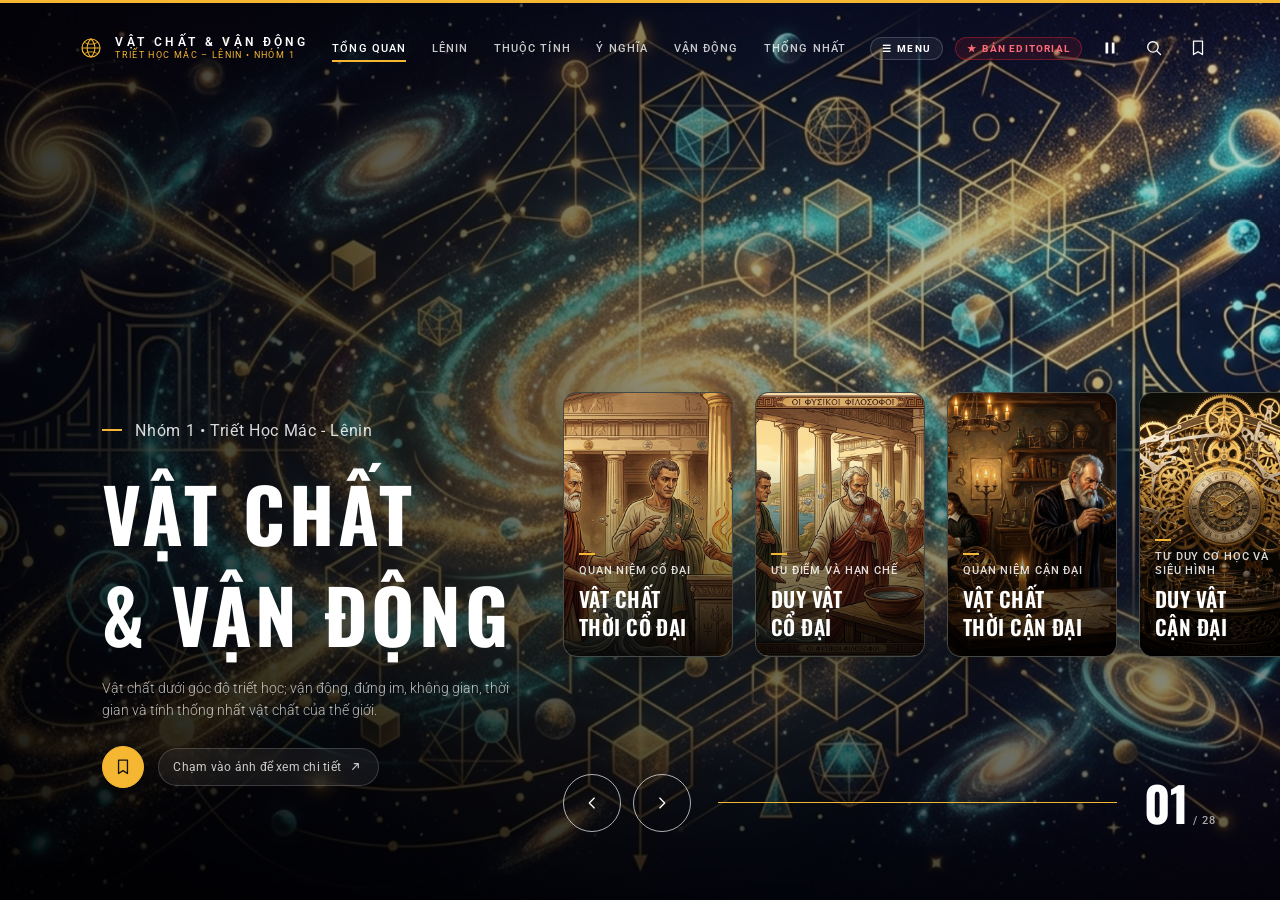
==== commit 0c904f89: "feat(hub): add launch portal menu and cross-navigation with custom background art" ====
--- a/index.html
+++ b/index.html
@@ -164,7 +164,40 @@
 .nav-link:hover,.nav-link.is-active{color:#fff}
 .nav-link.is-active::after{transform:scaleX(1)}
 
-.nav-tools{display:flex;align-items:center;gap:14px}
+.nav-tools{display:flex;align-items:center;gap:12px}
+.deck-switch-btn{
+  display:inline-flex;
+  align-items:center;
+  gap:5px;
+  padding:5px 11px;
+  font-size:10px;
+  font-weight:700;
+  letter-spacing:.12em;
+  text-transform:uppercase;
+  text-decoration:none;
+  color:#fff;
+  background:rgba(255,255,255,0.06);
+  border:1px solid rgba(255,255,255,0.18);
+  border-radius:999px;
+  transition:all .2s ease;
+  white-space:nowrap;
+}
+.deck-switch-btn:hover{
+  background:rgba(255,255,255,0.16);
+  border-color:#fff;
+  transform:translateY(-1px);
+}
+.deck-btn-editorial{
+  color:#FF6B78;
+  border-color:rgba(214,32,46,0.45);
+  background:rgba(214,32,46,0.12);
+}
+.deck-btn-editorial:hover{
+  background:#D6202E;
+  color:#fff;
+  border-color:#D6202E;
+  box-shadow:0 0 12px rgba(214,32,46,0.5);
+}
 .icon-button,.menu-toggle{
   display:grid;
   width:32px;
@@ -308,26 +341,14 @@
   transition:transform .25s ease;
 }
 .discover-hint:hover{
-  transform:translateY(-2px);
   border-color:rgba(245,183,49,0.55);
   background:rgba(245,183,49,0.14);
   color:var(--amber);
   box-shadow:0 8px 24px rgba(0,0,0,0.35),0 0 18px rgba(245,183,49,0.22);
 }
-.discover-hint:hover span{
-  transform:translateX(2px);
-}
-.discover-hint:active{
-  transform:translateY(0) scale(0.97);
-  transition-duration:.1s;
-}
 .hint-icon{
   width:13px;
   height:13px;
-  transition:transform .28s cubic-bezier(0.34, 1.56, 0.64, 1);
-}
-.discover-hint:hover .hint-icon{
-  transform:translate(3px,-3px) scale(1.18);
 }
 
 /* Right card rail */
@@ -837,6 +858,12 @@
     </nav>
 
     <div class="nav-tools">
+      <a href="hub.html" class="deck-switch-btn" title="Trở về Menu chọn phương thức">
+        <span>☰</span> MENU
+      </a>
+      <a href="editorial.html" class="deck-switch-btn deck-btn-editorial" title="Chuyển sang bản Tạp chí Persona 5">
+        <span>★</span> BẢN EDITORIAL
+      </a>
       <button class="icon-button" id="autoplay-toggle" type="button" aria-label="Tạm dừng tự động chuyển slide" aria-pressed="false">
         <svg id="autoplay-pause-icon" viewBox="0 0 20 20" fill="currentColor" aria-hidden="true"><path d="M5 4h3v12H5zm7 0h3v12h-3z"/></svg>
         <svg id="autoplay-play-icon" viewBox="0 0 20 20" fill="currentColor" aria-hidden="true" style="display:none"><path d="m6 3 11 7-11 7z"/></svg>
@@ -1224,7 +1251,7 @@
     "description": "Theo Ăngghen, vận động bao gồm mọi sự biến đổi, là phương thức tồn tại cố hữu, tuyệt đối và vĩnh viễn của vật chất.",
     "badge": "Trang 21/28 • Slide 21",
     "modalHeading": "VẬN ĐỘNG LÀ GÌ?",
-    "modalContent": "<p>Định nghĩa (theo Ăngghen):<br>Vận động là phương thức tồn tại của vật chất, bao gồm mọi sự biến đổi nói chung — từ dịch chuyển vị trí đơn giản đến tư duy.</p>\n<ul><li>Vận động là thuộc tính cố hữu, gắn liền với vật chất — không tách rời vật chất</li><li>Vận động là tuyệt đối, vĩnh viễn — không có vật chất nào tồn tại mà không vận động (kể cả cái tưởng như &quot;đứng yên&quot;)</li><li>Vận động không do ai sinh ra, cũng không mất đi — chỉ chuyển hoá từ dạng này sang dạng khác</li></ul>\n<p>Ví dụ: Trái Đất quay quanh Mặt Trời, đến các thiên hà dịch chuyển trong vũ trụ — tất cả đều là vận động ở các cấp độ khác nhau</p>\n<figure class=\"lesson-figure\"><svg viewBox=\"0 0 600 335\" role=\"img\" aria-label=\"Sơ đồ vận động quỹ đạo của 8 hành tinh quanh Mặt Trời\"><style>@keyframes spinCCW { from { transform: rotate(0deg); } to { transform: rotate(-360deg); } } @keyframes spinCW { from { transform: rotate(0deg); } to { transform: rotate(360deg); } } @keyframes sunGlowPulse { 0%, 100% { transform: scale(1); opacity: 0.85; } 50% { transform: scale(1.2); opacity: 1; } } @keyframes moonOrbit { from { transform: rotate(0deg); } to { transform: rotate(-360deg); } } .sun-glow { transform-origin: 300px 166px; animation: sunGlowPulse 3.5s ease-in-out infinite; } .orbit-track { transition: stroke 0.25s ease, stroke-width 0.25s ease, opacity 0.25s ease; } .planet-card { cursor: pointer; transition: transform 0.2s ease; } .planet-card rect { transition: stroke 0.25s ease, fill 0.25s ease, filter 0.25s ease; } .planet-card:hover { transform: translateY(-1px); } .planet-node { cursor: pointer; transition: transform 0.25s ease, filter 0.25s ease; } .orbit-group-1 { transform-origin: 300px 166px; animation: spinCCW 5s linear infinite; } .planet-upright-1 { transform-origin: 0 0; animation: spinCW 5s linear infinite; } svg:has(.card-1:hover) .track-1 { stroke: #94a3b8; stroke-width: 2.2px; opacity: 1; filter: drop-shadow(0 0 5px #94a3b8); } svg:has(.card-1:hover) .card-1 rect { stroke: #94a3b8; fill: #1c2b3d; } svg:has(.card-1:hover) .node-1 { filter: drop-shadow(0 0 8px #94a3b8); } svg:has(.node-1:hover) .card-1 rect { stroke: #94a3b8; fill: #1c2b3d; } svg:has(.node-1:hover) .card-1 { transform: translateY(-2px); } svg:has(.node-1:hover) .track-1 { stroke: #94a3b8; stroke-width: 2.2px; opacity: 1; filter: drop-shadow(0 0 5px #94a3b8); } .orbit-group-2 { transform-origin: 300px 166px; animation: spinCCW 8s linear infinite; } .planet-upright-2 { transform-origin: 0 0; animation: spinCW 8s linear infinite; } svg:has(.card-2:hover) .track-2 { stroke: #f59e0b; stroke-width: 2.2px; opacity: 1; filter: drop-shadow(0 0 5px #f59e0b); } svg:has(.card-2:hover) .card-2 rect { stroke: #f59e0b; fill: #1c2b3d; } svg:has(.card-2:hover) .node-2 { filter: drop-shadow(0 0 8px #f59e0b); } svg:has(.node-2:hover) .card-2 rect { stroke: #f59e0b; fill: #1c2b3d; } svg:has(.node-2:hover) .card-2 { transform: translateY(-2px); } svg:has(.node-2:hover) .track-2 { stroke: #f59e0b; stroke-width: 2.2px; opacity: 1; filter: drop-shadow(0 0 5px #f59e0b); } .orbit-group-3 { transform-origin: 300px 166px; animation: spinCCW 12s linear infinite; } .planet-upright-3 { transform-origin: 0 0; animation: spinCW 12s linear infinite; } svg:has(.card-3:hover) .track-3 { stroke: #38bdf8; stroke-width: 2.2px; opacity: 1; filter: drop-shadow(0 0 5px #38bdf8); } svg:has(.card-3:hover) .card-3 rect { stroke: #38bdf8; fill: #1c2b3d; } svg:has(.card-3:hover) .node-3 { filter: drop-shadow(0 0 8px #38bdf8); } svg:has(.node-3:hover) .card-3 rect { stroke: #38bdf8; fill: #1c2b3d; } svg:has(.node-3:hover) .card-3 { transform: translateY(-2px); } svg:has(.node-3:hover) .track-3 { stroke: #38bdf8; stroke-width: 2.2px; opacity: 1; filter: drop-shadow(0 0 5px #38bdf8); } .orbit-group-4 { transform-origin: 300px 166px; animation: spinCCW 17s linear infinite; } .planet-upright-4 { transform-origin: 0 0; animation: spinCW 17s linear infinite; } svg:has(.card-4:hover) .track-4 { stroke: #f87171; stroke-width: 2.2px; opacity: 1; filter: drop-shadow(0 0 5px #f87171); } svg:has(.card-4:hover) .card-4 rect { stroke: #f87171; fill: #1c2b3d; } svg:has(.card-4:hover) .node-4 { filter: drop-shadow(0 0 8px #f87171); } svg:has(.node-4:hover) .card-4 rect { stroke: #f87171; fill: #1c2b3d; } svg:has(.node-4:hover) .card-4 { transform: translateY(-2px); } svg:has(.node-4:hover) .track-4 { stroke: #f87171; stroke-width: 2.2px; opacity: 1; filter: drop-shadow(0 0 5px #f87171); } .orbit-group-5 { transform-origin: 300px 166px; animation: spinCCW 27s linear infinite; } .planet-upright-5 { transform-origin: 0 0; animation: spinCW 27s linear infinite; } svg:has(.card-5:hover) .track-5 { stroke: #fbbf24; stroke-width: 2.2px; opacity: 1; filter: drop-shadow(0 0 5px #fbbf24); } svg:has(.card-5:hover) .card-5 rect { stroke: #fbbf24; fill: #1c2b3d; } svg:has(.card-5:hover) .node-5 { filter: drop-shadow(0 0 8px #fbbf24); } svg:has(.node-5:hover) .card-5 rect { stroke: #fbbf24; fill: #1c2b3d; } svg:has(.node-5:hover) .card-5 { transform: translateY(-2px); } svg:has(.node-5:hover) .track-5 { stroke: #fbbf24; stroke-width: 2.2px; opacity: 1; filter: drop-shadow(0 0 5px #fbbf24); } .orbit-group-6 { transform-origin: 300px 166px; animation: spinCCW 36s linear infinite; } .planet-upright-6 { transform-origin: 0 0; animation: spinCW 36s linear infinite; } svg:has(.card-6:hover) .track-6 { stroke: #e2d9b8; stroke-width: 2.2px; opacity: 1; filter: drop-shadow(0 0 5px #e2d9b8); } svg:has(.card-6:hover) .card-6 rect { stroke: #e2d9b8; fill: #1c2b3d; } svg:has(.card-6:hover) .node-6 { filter: drop-shadow(0 0 8px #e2d9b8); } svg:has(.node-6:hover) .card-6 rect { stroke: #e2d9b8; fill: #1c2b3d; } svg:has(.node-6:hover) .card-6 { transform: translateY(-2px); } svg:has(.node-6:hover) .track-6 { stroke: #e2d9b8; stroke-width: 2.2px; opacity: 1; filter: drop-shadow(0 0 5px #e2d9b8); } .orbit-group-7 { transform-origin: 300px 166px; animation: spinCCW 48s linear infinite; } .planet-upright-7 { transform-origin: 0 0; animation: spinCW 48s linear infinite; } svg:has(.card-7:hover) .track-7 { stroke: #67e8f9; stroke-width: 2.2px; opacity: 1; filter: drop-shadow(0 0 5px #67e8f9); } svg:has(.card-7:hover) .card-7 rect { stroke: #67e8f9; fill: #1c2b3d; } svg:has(.card-7:hover) .node-7 { filter: drop-shadow(0 0 8px #67e8f9); } svg:has(.node-7:hover) .card-7 rect { stroke: #67e8f9; fill: #1c2b3d; } svg:has(.node-7:hover) .card-7 { transform: translateY(-2px); } svg:has(.node-7:hover) .track-7 { stroke: #67e8f9; stroke-width: 2.2px; opacity: 1; filter: drop-shadow(0 0 5px #67e8f9); } .orbit-group-8 { transform-origin: 300px 166px; animation: spinCCW 60s linear infinite; } .planet-upright-8 { transform-origin: 0 0; animation: spinCW 60s linear infinite; } svg:has(.card-8:hover) .track-8 { stroke: #818cf8; stroke-width: 2.2px; opacity: 1; filter: drop-shadow(0 0 5px #818cf8); } svg:has(.card-8:hover) .card-8 rect { stroke: #818cf8; fill: #1c2b3d; } svg:has(.card-8:hover) .node-8 { filter: drop-shadow(0 0 8px #818cf8); } svg:has(.node-8:hover) .card-8 rect { stroke: #818cf8; fill: #1c2b3d; } svg:has(.node-8:hover) .card-8 { transform: translateY(-2px); } svg:has(.node-8:hover) .track-8 { stroke: #818cf8; stroke-width: 2.2px; opacity: 1; filter: drop-shadow(0 0 5px #818cf8); } .moon-orbit-group { transform-origin: 0 0; animation: moonOrbit 2.5s linear infinite; } @media (prefers-reduced-motion: reduce) { .orbit-group-1, .orbit-group-2, .orbit-group-3, .orbit-group-4, .orbit-group-5, .orbit-group-6, .orbit-group-7, .orbit-group-8, .planet-upright-1, .planet-upright-2, .planet-upright-3, .planet-upright-4, .planet-upright-5, .planet-upright-6, .planet-upright-7, .planet-upright-8, .moon-orbit-group, .sun-glow { animation: none !important; } }</style><defs><radialGradient id=\"sunGlow\" cx=\"50%\" cy=\"50%\" r=\"50%\"><stop offset=\"0%\" stop-color=\"#fff\" stop-opacity=\"0.95\"/><stop offset=\"35%\" stop-color=\"#f59e0b\" stop-opacity=\"0.85\"/><stop offset=\"70%\" stop-color=\"#d97706\" stop-opacity=\"0.3\"/><stop offset=\"100%\" stop-color=\"#b45309\" stop-opacity=\"0\"/></radialGradient><radialGradient id=\"sunDisc\" cx=\"40%\" cy=\"40%\" r=\"60%\"><stop offset=\"0%\" stop-color=\"#fef08a\"/><stop offset=\"60%\" stop-color=\"#f59e0b\"/><stop offset=\"100%\" stop-color=\"#d97706\"/></radialGradient></defs><rect width=\"600\" height=\"335\" rx=\"12\" fill=\"#0d141f\"/><g transform=\"translate(170, 10)\"><rect width=\"260\" height=\"24\" rx=\"12\" fill=\"#131e2c\" stroke=\"#f5b731\" stroke-width=\"1.2\"/><circle cx=\"18\" cy=\"12\" r=\"5\" fill=\"#f5b731\"/><path d=\"M15 12a3 3 0 1 1 4 -2.5\" fill=\"none\" stroke=\"#131e2c\" stroke-width=\"1.2\"/><polygon points=\"19,8 20,11 17,10.5\" fill=\"#131e2c\"/><text x=\"138\" y=\"16\" fill=\"#fcd34d\" font-size=\"10.5\" font-weight=\"bold\" font-family=\"Arial,sans-serif\" text-anchor=\"middle\">QUỸ ĐẠO VẬN ĐỘNG HỆ MẶT TRỜI</text></g><text x=\"18\" y=\"41\" fill=\"#67b8ef\" font-size=\"8.5\" font-weight=\"bold\" font-family=\"Arial,sans-serif\" letter-spacing=\"0.4\">HÀNH TINH ĐẤT ĐÁ (VÒNG TRONG)</text><g class=\"planet-card card-1\" transform=\"translate(18, 48)\"><rect width=\"132\" height=\"32\" rx=\"6\" fill=\"#131e2c\" stroke=\"#253549\" stroke-width=\"1\"/><circle cx=\"14\" cy=\"16\" r=\"6\" fill=\"#94a3b8\"/><text x=\"14\" y=\"19\" fill=\"#0f172a\" font-size=\"7.5\" font-weight=\"bold\" font-family=\"Arial,sans-serif\" text-anchor=\"middle\">1</text><text x=\"26\" y=\"13\" fill=\"#f1f5f9\" font-size=\"10\" font-weight=\"bold\" font-family=\"Arial,sans-serif\">Thủy tinh</text><text x=\"26\" y=\"25\" fill=\"#cbd5e1\" font-size=\"8.5\" font-family=\"Arial,sans-serif\">v = 47.9 km/s</text></g><g class=\"planet-card card-2\" transform=\"translate(18, 86)\"><rect width=\"132\" height=\"32\" rx=\"6\" fill=\"#131e2c\" stroke=\"#253549\" stroke-width=\"1\"/><circle cx=\"14\" cy=\"16\" r=\"6\" fill=\"#f59e0b\"/><text x=\"14\" y=\"19\" fill=\"#0f172a\" font-size=\"7.5\" font-weight=\"bold\" font-family=\"Arial,sans-serif\" text-anchor=\"middle\">2</text><text x=\"26\" y=\"13\" fill=\"#f1f5f9\" font-size=\"10\" font-weight=\"bold\" font-family=\"Arial,sans-serif\">Kim tinh</text><text x=\"26\" y=\"25\" fill=\"#fde68a\" font-size=\"8.5\" font-family=\"Arial,sans-serif\">v = 35.0 km/s</text></g><g class=\"planet-card card-3\" transform=\"translate(18, 124)\"><rect width=\"132\" height=\"32\" rx=\"6\" fill=\"#131e2c\" stroke=\"#253549\" stroke-width=\"1\"/><circle cx=\"14\" cy=\"16\" r=\"6\" fill=\"#38bdf8\"/><text x=\"14\" y=\"19\" fill=\"#0f172a\" font-size=\"7.5\" font-weight=\"bold\" font-family=\"Arial,sans-serif\" text-anchor=\"middle\">3</text><text x=\"26\" y=\"13\" fill=\"#f1f5f9\" font-size=\"10\" font-weight=\"bold\" font-family=\"Arial,sans-serif\">Trái Đất</text><text x=\"26\" y=\"25\" fill=\"#7dd3fc\" font-size=\"8.5\" font-family=\"Arial,sans-serif\">v = 29.8 km/s</text></g><g class=\"planet-card card-4\" transform=\"translate(18, 162)\"><rect width=\"132\" height=\"32\" rx=\"6\" fill=\"#131e2c\" stroke=\"#253549\" stroke-width=\"1\"/><circle cx=\"14\" cy=\"16\" r=\"6\" fill=\"#f87171\"/><text x=\"14\" y=\"19\" fill=\"#0f172a\" font-size=\"7.5\" font-weight=\"bold\" font-family=\"Arial,sans-serif\" text-anchor=\"middle\">4</text><text x=\"26\" y=\"13\" fill=\"#f1f5f9\" font-size=\"10\" font-weight=\"bold\" font-family=\"Arial,sans-serif\">Hỏa tinh</text><text x=\"26\" y=\"25\" fill=\"#fca5a5\" font-size=\"8.5\" font-family=\"Arial,sans-serif\">v = 24.1 km/s</text></g><text x=\"450\" y=\"41\" fill=\"#fbbf24\" font-size=\"8.5\" font-weight=\"bold\" font-family=\"Arial,sans-serif\" letter-spacing=\"0.4\">HÀNH TINH KHÍ (VÒNG NGOÀI)</text><g class=\"planet-card card-5\" transform=\"translate(450, 48)\"><rect width=\"132\" height=\"32\" rx=\"6\" fill=\"#131e2c\" stroke=\"#253549\" stroke-width=\"1\"/><circle cx=\"14\" cy=\"16\" r=\"7\" fill=\"#fbbf24\"/><text x=\"14\" y=\"19\" fill=\"#0f172a\" font-size=\"7.5\" font-weight=\"bold\" font-family=\"Arial,sans-serif\" text-anchor=\"middle\">5</text><text x=\"27\" y=\"13\" fill=\"#f1f5f9\" font-size=\"10\" font-weight=\"bold\" font-family=\"Arial,sans-serif\">Mộc tinh</text><text x=\"27\" y=\"25\" fill=\"#fef08a\" font-size=\"8.5\" font-family=\"Arial,sans-serif\">v = 13.1 km/s</text></g><g class=\"planet-card card-6\" transform=\"translate(450, 86)\"><rect width=\"132\" height=\"32\" rx=\"6\" fill=\"#131e2c\" stroke=\"#253549\" stroke-width=\"1\"/><ellipse cx=\"14\" cy=\"16\" rx=\"9\" ry=\"3.5\" fill=\"none\" stroke=\"#e2d9b8\" stroke-width=\"1.2\" transform=\"rotate(-20 14 16)\"/><circle cx=\"14\" cy=\"16\" r=\"6\" fill=\"#e2d9b8\"/><text x=\"14\" y=\"19\" fill=\"#0f172a\" font-size=\"7.5\" font-weight=\"bold\" font-family=\"Arial,sans-serif\" text-anchor=\"middle\">6</text><text x=\"27\" y=\"13\" fill=\"#f1f5f9\" font-size=\"10\" font-weight=\"bold\" font-family=\"Arial,sans-serif\">Thổ tinh</text><text x=\"27\" y=\"25\" fill=\"#fef9c3\" font-size=\"8.5\" font-family=\"Arial,sans-serif\">v = 9.7 km/s</text></g><g class=\"planet-card card-7\" transform=\"translate(450, 124)\"><rect width=\"132\" height=\"32\" rx=\"6\" fill=\"#131e2c\" stroke=\"#253549\" stroke-width=\"1\"/><circle cx=\"14\" cy=\"16\" r=\"6\" fill=\"#67e8f9\"/><text x=\"14\" y=\"19\" fill=\"#0f172a\" font-size=\"7.5\" font-weight=\"bold\" font-family=\"Arial,sans-serif\" text-anchor=\"middle\">7</text><text x=\"27\" y=\"13\" fill=\"#f1f5f9\" font-size=\"10\" font-weight=\"bold\" font-family=\"Arial,sans-serif\">Thiên Vương</text><text x=\"27\" y=\"25\" fill=\"#a5f3fc\" font-size=\"8.5\" font-family=\"Arial,sans-serif\">v = 6.8 km/s</text></g><g class=\"planet-card card-8\" transform=\"translate(450, 162)\"><rect width=\"132\" height=\"32\" rx=\"6\" fill=\"#131e2c\" stroke=\"#253549\" stroke-width=\"1\"/><circle cx=\"14\" cy=\"16\" r=\"6\" fill=\"#818cf8\"/><text x=\"14\" y=\"19\" fill=\"#0f172a\" font-size=\"7.5\" font-weight=\"bold\" font-family=\"Arial,sans-serif\" text-anchor=\"middle\">8</text><text x=\"27\" y=\"13\" fill=\"#f1f5f9\" font-size=\"10\" font-weight=\"bold\" font-family=\"Arial,sans-serif\">Hải Vương</text><text x=\"27\" y=\"25\" fill=\"#c7d2fe\" font-size=\"8.5\" font-family=\"Arial,sans-serif\">v = 5.4 km/s</text></g><g fill=\"none\"><circle class=\"orbit-track track-1\" cx=\"300\" cy=\"166\" r=\"24\" stroke=\"#2a3c54\" stroke-width=\"1\"/><circle class=\"orbit-track track-2\" cx=\"300\" cy=\"166\" r=\"38\" stroke=\"#2a3c54\" stroke-width=\"1\"/><circle class=\"orbit-track track-3\" cx=\"300\" cy=\"166\" r=\"52\" stroke=\"#2a3c54\" stroke-width=\"1\"/><circle class=\"orbit-track track-4\" cx=\"300\" cy=\"166\" r=\"66\" stroke=\"#2a3c54\" stroke-width=\"1\"/><circle class=\"orbit-track track-5\" cx=\"300\" cy=\"166\" r=\"84\" stroke=\"#2a3c54\" stroke-width=\"1\"/><circle class=\"orbit-track track-6\" cx=\"300\" cy=\"166\" r=\"98\" stroke=\"#2a3c54\" stroke-width=\"1\"/><circle class=\"orbit-track track-7\" cx=\"300\" cy=\"166\" r=\"110\" stroke=\"#2a3c54\" stroke-width=\"1\"/><circle class=\"orbit-track track-8\" cx=\"300\" cy=\"166\" r=\"122\" stroke=\"#2a3c54\" stroke-width=\"1\"/><circle class=\"orbit-track track-belt\" cx=\"300\" cy=\"166\" r=\"74\" stroke=\"#475569\" stroke-width=\"1\" stroke-dasharray=\"2 3\" stroke-opacity=\"0.5\"/></g><g class=\"orbit-group-belt\" style=\"transform-origin:300px 166px;animation:spinCCW 22s linear infinite;\"><circle cx=\"367.1\" cy=\"134.7\" r=\"0.9\" fill=\"#64748b\" opacity=\"0.75\"/><circle cx=\"331.3\" cy=\"98.9\" r=\"0.9\" fill=\"#64748b\" opacity=\"0.75\"/><circle cx=\"274.7\" cy=\"96.5\" r=\"0.9\" fill=\"#64748b\" opacity=\"0.75\"/><circle cx=\"230.5\" cy=\"140.7\" r=\"0.9\" fill=\"#64748b\" opacity=\"0.75\"/><circle cx=\"232.9\" cy=\"197.3\" r=\"0.9\" fill=\"#64748b\" opacity=\"0.75\"/><circle cx=\"274.7\" cy=\"235.5\" r=\"0.9\" fill=\"#64748b\" opacity=\"0.75\"/><circle cx=\"331.3\" cy=\"233.1\" r=\"0.9\" fill=\"#64748b\" opacity=\"0.75\"/><circle cx=\"369.5\" cy=\"191.3\" r=\"0.9\" fill=\"#64748b\" opacity=\"0.75\"/></g><g fill=\"none\" opacity=\"0.6\"><path d=\"M302 114 L297 114 M299 111.5 L296 114 L299 116.5\" stroke=\"#38bdf8\" stroke-width=\"1.2\" stroke-linecap=\"round\" stroke-linejoin=\"round\"/><path d=\"M303 82 L297 82 M300 79.5 L296 82 L300 84.5\" stroke=\"#fcd34d\" stroke-width=\"1.2\" stroke-linecap=\"round\" stroke-linejoin=\"round\"/><path d=\"M303 44 L297 44 M300 41.5 L296 44 L300 46.5\" stroke=\"#818cf8\" stroke-width=\"1.2\" stroke-linecap=\"round\" stroke-linejoin=\"round\"/><path d=\"M298 232 L304 232 M301 229.5 L305 232 L301 234.5\" stroke=\"#f87171\" stroke-width=\"1.2\" stroke-linecap=\"round\" stroke-linejoin=\"round\"/><path d=\"M298 264 L304 264 M301 261.5 L305 264 L301 266.5\" stroke=\"#e2d9b8\" stroke-width=\"1.2\" stroke-linecap=\"round\" stroke-linejoin=\"round\"/></g><circle class=\"sun-glow\" cx=\"300\" cy=\"166\" r=\"22\" fill=\"url(#sunGlow)\"/><circle cx=\"300\" cy=\"166\" r=\"13\" fill=\"url(#sunDisc)\"/><text x=\"300\" y=\"169\" fill=\"#ffffff\" stroke=\"#0f172a\" stroke-width=\"2\" paint-order=\"stroke fill\" font-size=\"7.5\" font-weight=\"bold\" font-family=\"Arial,sans-serif\" text-anchor=\"middle\">MẶT TRỜI</text><g class=\"orbit-group-1\"><g class=\"planet-node node-1\" transform=\"translate(282, 151)\"><g class=\"planet-upright-1\"><circle cx=\"0\" cy=\"0\" r=\"3.5\" fill=\"#94a3b8\" stroke=\"#0d141f\" stroke-width=\"1.5\"/><text x=\"-8\" y=\"-2\" fill=\"#cbd5e1\" font-size=\"7.5\" font-weight=\"bold\" font-family=\"Arial,sans-serif\" text-anchor=\"middle\">1</text></g></g></g><g class=\"orbit-group-2\"><g class=\"planet-node node-2\" transform=\"translate(271, 190)\"><g class=\"planet-upright-2\"><circle cx=\"0\" cy=\"0\" r=\"5\" fill=\"#f59e0b\" stroke=\"#0d141f\" stroke-width=\"1.5\"/><text x=\"-8\" y=\"-2\" fill=\"#fde68a\" font-size=\"7.5\" font-weight=\"bold\" font-family=\"Arial,sans-serif\" text-anchor=\"middle\">2</text></g></g></g><g class=\"orbit-group-3\"><g class=\"planet-node node-3\" transform=\"translate(326, 211)\"><g class=\"planet-upright-3\"><circle cx=\"0\" cy=\"0\" r=\"6\" fill=\"#38bdf8\" stroke=\"#0d141f\" stroke-width=\"1.5\"/><text x=\"-8\" y=\"11\" fill=\"#7dd3fc\" font-size=\"7.5\" font-weight=\"bold\" font-family=\"Arial,sans-serif\" text-anchor=\"middle\">3</text><g class=\"moon-orbit-group\"><circle cx=\"10\" cy=\"0\" r=\"1.6\" fill=\"#e2e8f0\"/></g></g></g></g><g class=\"orbit-group-4\"><g class=\"planet-node node-4\" transform=\"translate(357, 133)\"><g class=\"planet-upright-4\"><circle cx=\"0\" cy=\"0\" r=\"4.5\" fill=\"#f87171\" stroke=\"#0d141f\" stroke-width=\"1.5\"/><text x=\"-8\" y=\"-2\" fill=\"#fca5a5\" font-size=\"7.5\" font-weight=\"bold\" font-family=\"Arial,sans-serif\" text-anchor=\"middle\">4</text></g></g></g><g class=\"orbit-group-5\"><g class=\"planet-node node-5\" transform=\"translate(258, 93)\"><g class=\"planet-upright-5\"><circle cx=\"0\" cy=\"0\" r=\"10.5\" fill=\"#fbbf24\" stroke=\"#0d141f\" stroke-width=\"1.5\"/><path d=\"M-9.5 -3 Q 0 -5 9.5 -3\" stroke=\"#b45309\" stroke-width=\"1.2\" fill=\"none\"/><path d=\"M-9.5 2 Q 0 0 9.5 2\" stroke=\"#b45309\" stroke-width=\"1.2\" fill=\"none\"/><circle cx=\"3.5\" cy=\"4\" r=\"1.8\" fill=\"#dc2626\"/><text x=\"14\" y=\"-2\" fill=\"#fef08a\" font-size=\"7.5\" font-weight=\"bold\" font-family=\"Arial,sans-serif\">5</text></g></g></g><g class=\"orbit-group-6\"><g class=\"planet-node node-6\" transform=\"translate(208, 200)\"><g class=\"planet-upright-6\"><g transform=\"rotate(-22)\"><ellipse cx=\"0\" cy=\"0\" rx=\"16\" ry=\"5\" fill=\"none\" stroke=\"#d4c79b\" stroke-width=\"2.2\" stroke-opacity=\"0.9\"/><ellipse cx=\"0\" cy=\"0\" rx=\"13\" ry=\"3.5\" fill=\"none\" stroke=\"#8c7e58\" stroke-width=\"1\" stroke-opacity=\"0.7\"/><circle cx=\"0\" cy=\"0\" r=\"8\" fill=\"#e2d9b8\" stroke=\"#0d141f\" stroke-width=\"1.5\"/></g><text x=\"16\" y=\"-3\" fill=\"#fef9c3\" font-size=\"7.5\" font-weight=\"bold\" font-family=\"Arial,sans-serif\">6</text></g></g></g><g class=\"orbit-group-7\"><g class=\"planet-node node-7\" transform=\"translate(395, 221)\"><g class=\"planet-upright-7\"><circle cx=\"0\" cy=\"0\" r=\"6.5\" fill=\"#67e8f9\" stroke=\"#0d141f\" stroke-width=\"1.5\"/><ellipse cx=\"0\" cy=\"0\" rx=\"10\" ry=\"2.8\" fill=\"none\" stroke=\"#a5f3fc\" stroke-width=\"1\" stroke-opacity=\"0.6\" transform=\"rotate(70)\"/><text x=\"10\" y=\"5\" fill=\"#a5f3fc\" font-size=\"7.5\" font-weight=\"bold\" font-family=\"Arial,sans-serif\">7</text></g></g></g><g class=\"orbit-group-8\"><g class=\"planet-node node-8\" transform=\"translate(332, 48)\"><g class=\"planet-upright-8\"><circle cx=\"0\" cy=\"0\" r=\"6\" fill=\"#818cf8\" stroke=\"#0d141f\" stroke-width=\"1.5\"/><text x=\"-8\" y=\"-2\" fill=\"#c7d2fe\" font-size=\"7.5\" font-weight=\"bold\" font-family=\"Arial,sans-serif\" text-anchor=\"middle\">8</text></g></g></g><g transform=\"translate(18, 298)\"><rect width=\"564\" height=\"28\" rx=\"6\" fill=\"#131e2c\" stroke=\"#253549\" stroke-width=\"1\"/><text x=\"282\" y=\"13\" fill=\"#fcd34d\" font-size=\"9.5\" font-weight=\"bold\" font-family=\"Arial,sans-serif\" text-anchor=\"middle\">VẬN ĐỘNG LÀ THUỘC TÍNH CỐ HỮU CỦA VẬT CHẤT (F. ĂNGGHEN)</text><text x=\"282\" y=\"23.5\" fill=\"#94a3b8\" font-size=\"8\" font-family=\"Arial,sans-serif\" text-anchor=\"middle\">Các hành tinh chuyển động vĩnh viễn quanh Mặt Trời • Vận tốc giảm dần theo khoảng cách (từ 48 km/s xuống 5.4 km/s)</text></g></svg><figcaption>Sơ đồ 8 hành tinh chuyển động trên quỹ đạo quanh Mặt Trời — minh họa luận điểm của Ăngghen: Vận động là phương thức tồn tại cố hữu, tuyệt đối và vĩnh viễn của vật chất.</figcaption></figure>",
+    "modalContent": "<p>Định nghĩa (theo Ăngghen):<br>Vận động là phương thức tồn tại của vật chất, bao gồm mọi sự biến đổi nói chung — từ dịch chuyển vị trí đơn giản đến tư duy.</p>\n<ul><li>Vận động là thuộc tính cố hữu, gắn liền với vật chất — không tách rời vật chất</li><li>Vận động là tuyệt đối, vĩnh viễn — không có vật chất nào tồn tại mà không vận động (kể cả cái tưởng như &quot;đứng yên&quot;)</li><li>Vận động không do ai sinh ra, cũng không mất đi — chỉ chuyển hoá từ dạng này sang dạng khác</li></ul>\n<p>Ví dụ: Trái Đất quay quanh Mặt Trời, đến các thiên hà dịch chuyển trong vũ trụ — tất cả đều là vận động ở các cấp độ khác nhau</p>\n<figure class=\"lesson-figure\"><svg viewBox=\"0 0 600 335\" role=\"img\" aria-label=\"Sơ đồ vận động quỹ đạo của 8 hành tinh quanh Mặt Trời\"><style>@keyframes spinCCW { from { transform: rotate(0deg); } to { transform: rotate(-360deg); } } @keyframes spinCW { from { transform: rotate(0deg); } to { transform: rotate(360deg); } } @keyframes sunGlowPulse { 0%, 100% { transform: scale(1); opacity: 0.85; } 50% { transform: scale(1.2); opacity: 1; } } @keyframes moonOrbit { from { transform: rotate(0deg); } to { transform: rotate(-360deg); } } .sun-glow { transform-origin: 300px 166px; animation: sunGlowPulse 3.5s ease-in-out infinite; } .orbit-track { transition: stroke 0.25s ease, stroke-width 0.25s ease, opacity 0.25s ease; } .planet-card { cursor: pointer; } .planet-card rect { transition: stroke 0.25s ease, stroke-width 0.25s ease, fill 0.25s ease, filter 0.25s ease; } .planet-node { cursor: pointer; transition: filter 0.25s ease; } .orbit-group-1 { transform-origin: 300px 166px; animation: spinCCW 5s linear infinite; } .planet-upright-1 { transform-origin: 0 0; animation: spinCW 5s linear infinite; } /* Hover card -> glow box, highlight orbit & planet (NO movement) */ .card-1:hover rect, svg:has(.card-1:hover) .card-1 rect, svg:has(.node-1:hover) .card-1 rect { stroke: #94a3b8; stroke-width: 1.5px; fill: #172433; filter: drop-shadow(0 0 6px #94a3b8); } svg:has(.card-1:hover) .track-1, svg:has(.node-1:hover) .track-1 { stroke: #94a3b8; stroke-width: 2.2px; opacity: 1; filter: drop-shadow(0 0 5px #94a3b8); } svg:has(.card-1:hover) .node-1, svg:has(.node-1:hover) .node-1 { filter: drop-shadow(0 0 8px #94a3b8); } .orbit-group-2 { transform-origin: 300px 166px; animation: spinCCW 8s linear infinite; } .planet-upright-2 { transform-origin: 0 0; animation: spinCW 8s linear infinite; } /* Hover card -> glow box, highlight orbit & planet (NO movement) */ .card-2:hover rect, svg:has(.card-2:hover) .card-2 rect, svg:has(.node-2:hover) .card-2 rect { stroke: #f59e0b; stroke-width: 1.5px; fill: #172433; filter: drop-shadow(0 0 6px #f59e0b); } svg:has(.card-2:hover) .track-2, svg:has(.node-2:hover) .track-2 { stroke: #f59e0b; stroke-width: 2.2px; opacity: 1; filter: drop-shadow(0 0 5px #f59e0b); } svg:has(.card-2:hover) .node-2, svg:has(.node-2:hover) .node-2 { filter: drop-shadow(0 0 8px #f59e0b); } .orbit-group-3 { transform-origin: 300px 166px; animation: spinCCW 12s linear infinite; } .planet-upright-3 { transform-origin: 0 0; animation: spinCW 12s linear infinite; } /* Hover card -> glow box, highlight orbit & planet (NO movement) */ .card-3:hover rect, svg:has(.card-3:hover) .card-3 rect, svg:has(.node-3:hover) .card-3 rect { stroke: #38bdf8; stroke-width: 1.5px; fill: #172433; filter: drop-shadow(0 0 6px #38bdf8); } svg:has(.card-3:hover) .track-3, svg:has(.node-3:hover) .track-3 { stroke: #38bdf8; stroke-width: 2.2px; opacity: 1; filter: drop-shadow(0 0 5px #38bdf8); } svg:has(.card-3:hover) .node-3, svg:has(.node-3:hover) .node-3 { filter: drop-shadow(0 0 8px #38bdf8); } .orbit-group-4 { transform-origin: 300px 166px; animation: spinCCW 17s linear infinite; } .planet-upright-4 { transform-origin: 0 0; animation: spinCW 17s linear infinite; } /* Hover card -> glow box, highlight orbit & planet (NO movement) */ .card-4:hover rect, svg:has(.card-4:hover) .card-4 rect, svg:has(.node-4:hover) .card-4 rect { stroke: #f87171; stroke-width: 1.5px; fill: #172433; filter: drop-shadow(0 0 6px #f87171); } svg:has(.card-4:hover) .track-4, svg:has(.node-4:hover) .track-4 { stroke: #f87171; stroke-width: 2.2px; opacity: 1; filter: drop-shadow(0 0 5px #f87171); } svg:has(.card-4:hover) .node-4, svg:has(.node-4:hover) .node-4 { filter: drop-shadow(0 0 8px #f87171); } .orbit-group-5 { transform-origin: 300px 166px; animation: spinCCW 27s linear infinite; } .planet-upright-5 { transform-origin: 0 0; animation: spinCW 27s linear infinite; } /* Hover card -> glow box, highlight orbit & planet (NO movement) */ .card-5:hover rect, svg:has(.card-5:hover) .card-5 rect, svg:has(.node-5:hover) .card-5 rect { stroke: #fbbf24; stroke-width: 1.5px; fill: #172433; filter: drop-shadow(0 0 6px #fbbf24); } svg:has(.card-5:hover) .track-5, svg:has(.node-5:hover) .track-5 { stroke: #fbbf24; stroke-width: 2.2px; opacity: 1; filter: drop-shadow(0 0 5px #fbbf24); } svg:has(.card-5:hover) .node-5, svg:has(.node-5:hover) .node-5 { filter: drop-shadow(0 0 8px #fbbf24); } .orbit-group-6 { transform-origin: 300px 166px; animation: spinCCW 36s linear infinite; } .planet-upright-6 { transform-origin: 0 0; animation: spinCW 36s linear infinite; } /* Hover card -> glow box, highlight orbit & planet (NO movement) */ .card-6:hover rect, svg:has(.card-6:hover) .card-6 rect, svg:has(.node-6:hover) .card-6 rect { stroke: #e2d9b8; stroke-width: 1.5px; fill: #172433; filter: drop-shadow(0 0 6px #e2d9b8); } svg:has(.card-6:hover) .track-6, svg:has(.node-6:hover) .track-6 { stroke: #e2d9b8; stroke-width: 2.2px; opacity: 1; filter: drop-shadow(0 0 5px #e2d9b8); } svg:has(.card-6:hover) .node-6, svg:has(.node-6:hover) .node-6 { filter: drop-shadow(0 0 8px #e2d9b8); } .orbit-group-7 { transform-origin: 300px 166px; animation: spinCCW 48s linear infinite; } .planet-upright-7 { transform-origin: 0 0; animation: spinCW 48s linear infinite; } /* Hover card -> glow box, highlight orbit & planet (NO movement) */ .card-7:hover rect, svg:has(.card-7:hover) .card-7 rect, svg:has(.node-7:hover) .card-7 rect { stroke: #67e8f9; stroke-width: 1.5px; fill: #172433; filter: drop-shadow(0 0 6px #67e8f9); } svg:has(.card-7:hover) .track-7, svg:has(.node-7:hover) .track-7 { stroke: #67e8f9; stroke-width: 2.2px; opacity: 1; filter: drop-shadow(0 0 5px #67e8f9); } svg:has(.card-7:hover) .node-7, svg:has(.node-7:hover) .node-7 { filter: drop-shadow(0 0 8px #67e8f9); } .orbit-group-8 { transform-origin: 300px 166px; animation: spinCCW 60s linear infinite; } .planet-upright-8 { transform-origin: 0 0; animation: spinCW 60s linear infinite; } /* Hover card -> glow box, highlight orbit & planet (NO movement) */ .card-8:hover rect, svg:has(.card-8:hover) .card-8 rect, svg:has(.node-8:hover) .card-8 rect { stroke: #818cf8; stroke-width: 1.5px; fill: #172433; filter: drop-shadow(0 0 6px #818cf8); } svg:has(.card-8:hover) .track-8, svg:has(.node-8:hover) .track-8 { stroke: #818cf8; stroke-width: 2.2px; opacity: 1; filter: drop-shadow(0 0 5px #818cf8); } svg:has(.card-8:hover) .node-8, svg:has(.node-8:hover) .node-8 { filter: drop-shadow(0 0 8px #818cf8); } .moon-orbit-group { transform-origin: 0 0; animation: moonOrbit 2.5s linear infinite; } @media (prefers-reduced-motion: reduce) { .orbit-group-1, .orbit-group-2, .orbit-group-3, .orbit-group-4, .orbit-group-5, .orbit-group-6, .orbit-group-7, .orbit-group-8, .planet-upright-1, .planet-upright-2, .planet-upright-3, .planet-upright-4, .planet-upright-5, .planet-upright-6, .planet-upright-7, .planet-upright-8, .moon-orbit-group, .sun-glow { animation: none !important; } }</style><defs><radialGradient id=\"sunGlow\" cx=\"50%\" cy=\"50%\" r=\"50%\"><stop offset=\"0%\" stop-color=\"#fff\" stop-opacity=\"0.95\"/><stop offset=\"35%\" stop-color=\"#f59e0b\" stop-opacity=\"0.85\"/><stop offset=\"70%\" stop-color=\"#d97706\" stop-opacity=\"0.3\"/><stop offset=\"100%\" stop-color=\"#b45309\" stop-opacity=\"0\"/></radialGradient><radialGradient id=\"sunDisc\" cx=\"40%\" cy=\"40%\" r=\"60%\"><stop offset=\"0%\" stop-color=\"#fef08a\"/><stop offset=\"60%\" stop-color=\"#f59e0b\"/><stop offset=\"100%\" stop-color=\"#d97706\"/></radialGradient></defs><rect width=\"600\" height=\"335\" rx=\"12\" fill=\"#0d141f\"/><g transform=\"translate(170, 10)\"><rect width=\"260\" height=\"24\" rx=\"12\" fill=\"#131e2c\" stroke=\"#f5b731\" stroke-width=\"1.2\"/><circle cx=\"18\" cy=\"12\" r=\"5\" fill=\"#f5b731\"/><path d=\"M15 12a3 3 0 1 1 4 -2.5\" fill=\"none\" stroke=\"#131e2c\" stroke-width=\"1.2\"/><polygon points=\"19,8 20,11 17,10.5\" fill=\"#131e2c\"/><text x=\"138\" y=\"16\" fill=\"#fcd34d\" font-size=\"10.5\" font-weight=\"bold\" font-family=\"Arial,sans-serif\" text-anchor=\"middle\">QUỸ ĐẠO VẬN ĐỘNG HỆ MẶT TRỜI</text></g><text x=\"18\" y=\"41\" fill=\"#67b8ef\" font-size=\"8.5\" font-weight=\"bold\" font-family=\"Arial,sans-serif\" letter-spacing=\"0.4\">HÀNH TINH ĐẤT ĐÁ (VÒNG TRONG)</text><g class=\"planet-card card-1\" transform=\"translate(18, 48)\"><rect width=\"132\" height=\"32\" rx=\"6\" fill=\"#131e2c\" stroke=\"#253549\" stroke-width=\"1\"/><circle cx=\"14\" cy=\"16\" r=\"6\" fill=\"#94a3b8\"/><text x=\"14\" y=\"19\" fill=\"#0f172a\" font-size=\"7.5\" font-weight=\"bold\" font-family=\"Arial,sans-serif\" text-anchor=\"middle\">1</text><text x=\"26\" y=\"13\" fill=\"#f1f5f9\" font-size=\"10\" font-weight=\"bold\" font-family=\"Arial,sans-serif\">Thủy tinh</text><text x=\"26\" y=\"25\" fill=\"#cbd5e1\" font-size=\"8.5\" font-family=\"Arial,sans-serif\">v = 47.9 km/s</text></g><g class=\"planet-card card-2\" transform=\"translate(18, 86)\"><rect width=\"132\" height=\"32\" rx=\"6\" fill=\"#131e2c\" stroke=\"#253549\" stroke-width=\"1\"/><circle cx=\"14\" cy=\"16\" r=\"6\" fill=\"#f59e0b\"/><text x=\"14\" y=\"19\" fill=\"#0f172a\" font-size=\"7.5\" font-weight=\"bold\" font-family=\"Arial,sans-serif\" text-anchor=\"middle\">2</text><text x=\"26\" y=\"13\" fill=\"#f1f5f9\" font-size=\"10\" font-weight=\"bold\" font-family=\"Arial,sans-serif\">Kim tinh</text><text x=\"26\" y=\"25\" fill=\"#fde68a\" font-size=\"8.5\" font-family=\"Arial,sans-serif\">v = 35.0 km/s</text></g><g class=\"planet-card card-3\" transform=\"translate(18, 124)\"><rect width=\"132\" height=\"32\" rx=\"6\" fill=\"#131e2c\" stroke=\"#253549\" stroke-width=\"1\"/><circle cx=\"14\" cy=\"16\" r=\"6\" fill=\"#38bdf8\"/><text x=\"14\" y=\"19\" fill=\"#0f172a\" font-size=\"7.5\" font-weight=\"bold\" font-family=\"Arial,sans-serif\" text-anchor=\"middle\">3</text><text x=\"26\" y=\"13\" fill=\"#f1f5f9\" font-size=\"10\" font-weight=\"bold\" font-family=\"Arial,sans-serif\">Trái Đất</text><text x=\"26\" y=\"25\" fill=\"#7dd3fc\" font-size=\"8.5\" font-family=\"Arial,sans-serif\">v = 29.8 km/s</text></g><g class=\"planet-card card-4\" transform=\"translate(18, 162)\"><rect width=\"132\" height=\"32\" rx=\"6\" fill=\"#131e2c\" stroke=\"#253549\" stroke-width=\"1\"/><circle cx=\"14\" cy=\"16\" r=\"6\" fill=\"#f87171\"/><text x=\"14\" y=\"19\" fill=\"#0f172a\" font-size=\"7.5\" font-weight=\"bold\" font-family=\"Arial,sans-serif\" text-anchor=\"middle\">4</text><text x=\"26\" y=\"13\" fill=\"#f1f5f9\" font-size=\"10\" font-weight=\"bold\" font-family=\"Arial,sans-serif\">Hỏa tinh</text><text x=\"26\" y=\"25\" fill=\"#fca5a5\" font-size=\"8.5\" font-family=\"Arial,sans-serif\">v = 24.1 km/s</text></g><text x=\"450\" y=\"41\" fill=\"#fbbf24\" font-size=\"8.5\" font-weight=\"bold\" font-family=\"Arial,sans-serif\" letter-spacing=\"0.4\">HÀNH TINH KHÍ (VÒNG NGOÀI)</text><g class=\"planet-card card-5\" transform=\"translate(450, 48)\"><rect width=\"132\" height=\"32\" rx=\"6\" fill=\"#131e2c\" stroke=\"#253549\" stroke-width=\"1\"/><circle cx=\"14\" cy=\"16\" r=\"7\" fill=\"#fbbf24\"/><text x=\"14\" y=\"19\" fill=\"#0f172a\" font-size=\"7.5\" font-weight=\"bold\" font-family=\"Arial,sans-serif\" text-anchor=\"middle\">5</text><text x=\"27\" y=\"13\" fill=\"#f1f5f9\" font-size=\"10\" font-weight=\"bold\" font-family=\"Arial,sans-serif\">Mộc tinh</text><text x=\"27\" y=\"25\" fill=\"#fef08a\" font-size=\"8.5\" font-family=\"Arial,sans-serif\">v = 13.1 km/s</text></g><g class=\"planet-card card-6\" transform=\"translate(450, 86)\"><rect width=\"132\" height=\"32\" rx=\"6\" fill=\"#131e2c\" stroke=\"#253549\" stroke-width=\"1\"/><ellipse cx=\"14\" cy=\"16\" rx=\"9\" ry=\"3.5\" fill=\"none\" stroke=\"#e2d9b8\" stroke-width=\"1.2\" transform=\"rotate(-20 14 16)\"/><circle cx=\"14\" cy=\"16\" r=\"6\" fill=\"#e2d9b8\"/><text x=\"14\" y=\"19\" fill=\"#0f172a\" font-size=\"7.5\" font-weight=\"bold\" font-family=\"Arial,sans-serif\" text-anchor=\"middle\">6</text><text x=\"27\" y=\"13\" fill=\"#f1f5f9\" font-size=\"10\" font-weight=\"bold\" font-family=\"Arial,sans-serif\">Thổ tinh</text><text x=\"27\" y=\"25\" fill=\"#fef9c3\" font-size=\"8.5\" font-family=\"Arial,sans-serif\">v = 9.7 km/s</text></g><g class=\"planet-card card-7\" transform=\"translate(450, 124)\"><rect width=\"132\" height=\"32\" rx=\"6\" fill=\"#131e2c\" stroke=\"#253549\" stroke-width=\"1\"/><circle cx=\"14\" cy=\"16\" r=\"6\" fill=\"#67e8f9\"/><text x=\"14\" y=\"19\" fill=\"#0f172a\" font-size=\"7.5\" font-weight=\"bold\" font-family=\"Arial,sans-serif\" text-anchor=\"middle\">7</text><text x=\"27\" y=\"13\" fill=\"#f1f5f9\" font-size=\"10\" font-weight=\"bold\" font-family=\"Arial,sans-serif\">Thiên Vương</text><text x=\"27\" y=\"25\" fill=\"#a5f3fc\" font-size=\"8.5\" font-family=\"Arial,sans-serif\">v = 6.8 km/s</text></g><g class=\"planet-card card-8\" transform=\"translate(450, 162)\"><rect width=\"132\" height=\"32\" rx=\"6\" fill=\"#131e2c\" stroke=\"#253549\" stroke-width=\"1\"/><circle cx=\"14\" cy=\"16\" r=\"6\" fill=\"#818cf8\"/><text x=\"14\" y=\"19\" fill=\"#0f172a\" font-size=\"7.5\" font-weight=\"bold\" font-family=\"Arial,sans-serif\" text-anchor=\"middle\">8</text><text x=\"27\" y=\"13\" fill=\"#f1f5f9\" font-size=\"10\" font-weight=\"bold\" font-family=\"Arial,sans-serif\">Hải Vương</text><text x=\"27\" y=\"25\" fill=\"#c7d2fe\" font-size=\"8.5\" font-family=\"Arial,sans-serif\">v = 5.4 km/s</text></g><g fill=\"none\"><circle class=\"orbit-track track-1\" cx=\"300\" cy=\"166\" r=\"24\" stroke=\"#2a3c54\" stroke-width=\"1\"/><circle class=\"orbit-track track-2\" cx=\"300\" cy=\"166\" r=\"38\" stroke=\"#2a3c54\" stroke-width=\"1\"/><circle class=\"orbit-track track-3\" cx=\"300\" cy=\"166\" r=\"52\" stroke=\"#2a3c54\" stroke-width=\"1\"/><circle class=\"orbit-track track-4\" cx=\"300\" cy=\"166\" r=\"66\" stroke=\"#2a3c54\" stroke-width=\"1\"/><circle class=\"orbit-track track-5\" cx=\"300\" cy=\"166\" r=\"84\" stroke=\"#2a3c54\" stroke-width=\"1\"/><circle class=\"orbit-track track-6\" cx=\"300\" cy=\"166\" r=\"98\" stroke=\"#2a3c54\" stroke-width=\"1\"/><circle class=\"orbit-track track-7\" cx=\"300\" cy=\"166\" r=\"110\" stroke=\"#2a3c54\" stroke-width=\"1\"/><circle class=\"orbit-track track-8\" cx=\"300\" cy=\"166\" r=\"122\" stroke=\"#2a3c54\" stroke-width=\"1\"/><circle class=\"orbit-track track-belt\" cx=\"300\" cy=\"166\" r=\"74\" stroke=\"#475569\" stroke-width=\"1\" stroke-dasharray=\"2 3\" stroke-opacity=\"0.5\"/></g><g class=\"orbit-group-belt\" style=\"transform-origin:300px 166px;animation:spinCCW 22s linear infinite;\"><circle cx=\"367.1\" cy=\"134.7\" r=\"0.9\" fill=\"#64748b\" opacity=\"0.75\"/><circle cx=\"331.3\" cy=\"98.9\" r=\"0.9\" fill=\"#64748b\" opacity=\"0.75\"/><circle cx=\"274.7\" cy=\"96.5\" r=\"0.9\" fill=\"#64748b\" opacity=\"0.75\"/><circle cx=\"230.5\" cy=\"140.7\" r=\"0.9\" fill=\"#64748b\" opacity=\"0.75\"/><circle cx=\"232.9\" cy=\"197.3\" r=\"0.9\" fill=\"#64748b\" opacity=\"0.75\"/><circle cx=\"274.7\" cy=\"235.5\" r=\"0.9\" fill=\"#64748b\" opacity=\"0.75\"/><circle cx=\"331.3\" cy=\"233.1\" r=\"0.9\" fill=\"#64748b\" opacity=\"0.75\"/><circle cx=\"369.5\" cy=\"191.3\" r=\"0.9\" fill=\"#64748b\" opacity=\"0.75\"/></g><g fill=\"none\" opacity=\"0.6\"><path d=\"M302 114 L297 114 M299 111.5 L296 114 L299 116.5\" stroke=\"#38bdf8\" stroke-width=\"1.2\" stroke-linecap=\"round\" stroke-linejoin=\"round\"/><path d=\"M303 82 L297 82 M300 79.5 L296 82 L300 84.5\" stroke=\"#fcd34d\" stroke-width=\"1.2\" stroke-linecap=\"round\" stroke-linejoin=\"round\"/><path d=\"M303 44 L297 44 M300 41.5 L296 44 L300 46.5\" stroke=\"#818cf8\" stroke-width=\"1.2\" stroke-linecap=\"round\" stroke-linejoin=\"round\"/><path d=\"M298 232 L304 232 M301 229.5 L305 232 L301 234.5\" stroke=\"#f87171\" stroke-width=\"1.2\" stroke-linecap=\"round\" stroke-linejoin=\"round\"/><path d=\"M298 264 L304 264 M301 261.5 L305 264 L301 266.5\" stroke=\"#e2d9b8\" stroke-width=\"1.2\" stroke-linecap=\"round\" stroke-linejoin=\"round\"/></g><circle class=\"sun-glow\" cx=\"300\" cy=\"166\" r=\"22\" fill=\"url(#sunGlow)\"/><circle cx=\"300\" cy=\"166\" r=\"13\" fill=\"url(#sunDisc)\"/><text x=\"300\" y=\"169\" fill=\"#ffffff\" stroke=\"#0f172a\" stroke-width=\"2\" paint-order=\"stroke fill\" font-size=\"7.5\" font-weight=\"bold\" font-family=\"Arial,sans-serif\" text-anchor=\"middle\">MẶT TRỜI</text><g class=\"orbit-group-1\"><g class=\"planet-node node-1\" transform=\"translate(282, 151)\"><g class=\"planet-upright-1\"><circle cx=\"0\" cy=\"0\" r=\"3.5\" fill=\"#94a3b8\" stroke=\"#0d141f\" stroke-width=\"1.5\"/><text x=\"-8\" y=\"-2\" fill=\"#cbd5e1\" font-size=\"7.5\" font-weight=\"bold\" font-family=\"Arial,sans-serif\" text-anchor=\"middle\">1</text></g></g></g><g class=\"orbit-group-2\"><g class=\"planet-node node-2\" transform=\"translate(271, 190)\"><g class=\"planet-upright-2\"><circle cx=\"0\" cy=\"0\" r=\"5\" fill=\"#f59e0b\" stroke=\"#0d141f\" stroke-width=\"1.5\"/><text x=\"-8\" y=\"-2\" fill=\"#fde68a\" font-size=\"7.5\" font-weight=\"bold\" font-family=\"Arial,sans-serif\" text-anchor=\"middle\">2</text></g></g></g><g class=\"orbit-group-3\"><g class=\"planet-node node-3\" transform=\"translate(326, 211)\"><g class=\"planet-upright-3\"><circle cx=\"0\" cy=\"0\" r=\"6\" fill=\"#38bdf8\" stroke=\"#0d141f\" stroke-width=\"1.5\"/><text x=\"-8\" y=\"11\" fill=\"#7dd3fc\" font-size=\"7.5\" font-weight=\"bold\" font-family=\"Arial,sans-serif\" text-anchor=\"middle\">3</text><g class=\"moon-orbit-group\"><circle cx=\"10\" cy=\"0\" r=\"1.6\" fill=\"#e2e8f0\"/></g></g></g></g><g class=\"orbit-group-4\"><g class=\"planet-node node-4\" transform=\"translate(357, 133)\"><g class=\"planet-upright-4\"><circle cx=\"0\" cy=\"0\" r=\"4.5\" fill=\"#f87171\" stroke=\"#0d141f\" stroke-width=\"1.5\"/><text x=\"-8\" y=\"-2\" fill=\"#fca5a5\" font-size=\"7.5\" font-weight=\"bold\" font-family=\"Arial,sans-serif\" text-anchor=\"middle\">4</text></g></g></g><g class=\"orbit-group-5\"><g class=\"planet-node node-5\" transform=\"translate(258, 93)\"><g class=\"planet-upright-5\"><circle cx=\"0\" cy=\"0\" r=\"10.5\" fill=\"#fbbf24\" stroke=\"#0d141f\" stroke-width=\"1.5\"/><path d=\"M-9.5 -3 Q 0 -5 9.5 -3\" stroke=\"#b45309\" stroke-width=\"1.2\" fill=\"none\"/><path d=\"M-9.5 2 Q 0 0 9.5 2\" stroke=\"#b45309\" stroke-width=\"1.2\" fill=\"none\"/><circle cx=\"3.5\" cy=\"4\" r=\"1.8\" fill=\"#dc2626\"/><text x=\"14\" y=\"-2\" fill=\"#fef08a\" font-size=\"7.5\" font-weight=\"bold\" font-family=\"Arial,sans-serif\">5</text></g></g></g><g class=\"orbit-group-6\"><g class=\"planet-node node-6\" transform=\"translate(208, 200)\"><g class=\"planet-upright-6\"><g transform=\"rotate(-22)\"><ellipse cx=\"0\" cy=\"0\" rx=\"16\" ry=\"5\" fill=\"none\" stroke=\"#d4c79b\" stroke-width=\"2.2\" stroke-opacity=\"0.9\"/><ellipse cx=\"0\" cy=\"0\" rx=\"13\" ry=\"3.5\" fill=\"none\" stroke=\"#8c7e58\" stroke-width=\"1\" stroke-opacity=\"0.7\"/><circle cx=\"0\" cy=\"0\" r=\"8\" fill=\"#e2d9b8\" stroke=\"#0d141f\" stroke-width=\"1.5\"/></g><text x=\"16\" y=\"-3\" fill=\"#fef9c3\" font-size=\"7.5\" font-weight=\"bold\" font-family=\"Arial,sans-serif\">6</text></g></g></g><g class=\"orbit-group-7\"><g class=\"planet-node node-7\" transform=\"translate(395, 221)\"><g class=\"planet-upright-7\"><circle cx=\"0\" cy=\"0\" r=\"6.5\" fill=\"#67e8f9\" stroke=\"#0d141f\" stroke-width=\"1.5\"/><ellipse cx=\"0\" cy=\"0\" rx=\"10\" ry=\"2.8\" fill=\"none\" stroke=\"#a5f3fc\" stroke-width=\"1\" stroke-opacity=\"0.6\" transform=\"rotate(70)\"/><text x=\"10\" y=\"5\" fill=\"#a5f3fc\" font-size=\"7.5\" font-weight=\"bold\" font-family=\"Arial,sans-serif\">7</text></g></g></g><g class=\"orbit-group-8\"><g class=\"planet-node node-8\" transform=\"translate(332, 48)\"><g class=\"planet-upright-8\"><circle cx=\"0\" cy=\"0\" r=\"6\" fill=\"#818cf8\" stroke=\"#0d141f\" stroke-width=\"1.5\"/><text x=\"-8\" y=\"-2\" fill=\"#c7d2fe\" font-size=\"7.5\" font-weight=\"bold\" font-family=\"Arial,sans-serif\" text-anchor=\"middle\">8</text></g></g></g><g transform=\"translate(18, 298)\"><rect width=\"564\" height=\"28\" rx=\"6\" fill=\"#131e2c\" stroke=\"#253549\" stroke-width=\"1\"/><text x=\"282\" y=\"13\" fill=\"#fcd34d\" font-size=\"9.5\" font-weight=\"bold\" font-family=\"Arial,sans-serif\" text-anchor=\"middle\">VẬN ĐỘNG LÀ THUỘC TÍNH CỐ HỮU CỦA VẬT CHẤT (F. ĂNGGHEN)</text><text x=\"282\" y=\"23.5\" fill=\"#94a3b8\" font-size=\"8\" font-family=\"Arial,sans-serif\" text-anchor=\"middle\">Các hành tinh chuyển động vĩnh viễn quanh Mặt Trời • Vận tốc giảm dần theo khoảng cách (từ 48 km/s xuống 5.4 km/s)</text></g></svg><figcaption>Sơ đồ 8 hành tinh chuyển động trên quỹ đạo quanh Mặt Trời — minh họa luận điểm của Ăngghen: Vận động là phương thức tồn tại cố hữu, tuyệt đối và vĩnh viễn của vật chất.</figcaption></figure>",
     "image": "assets/images/engels_philosophy.jpg",
     "navCategory": 4
   },
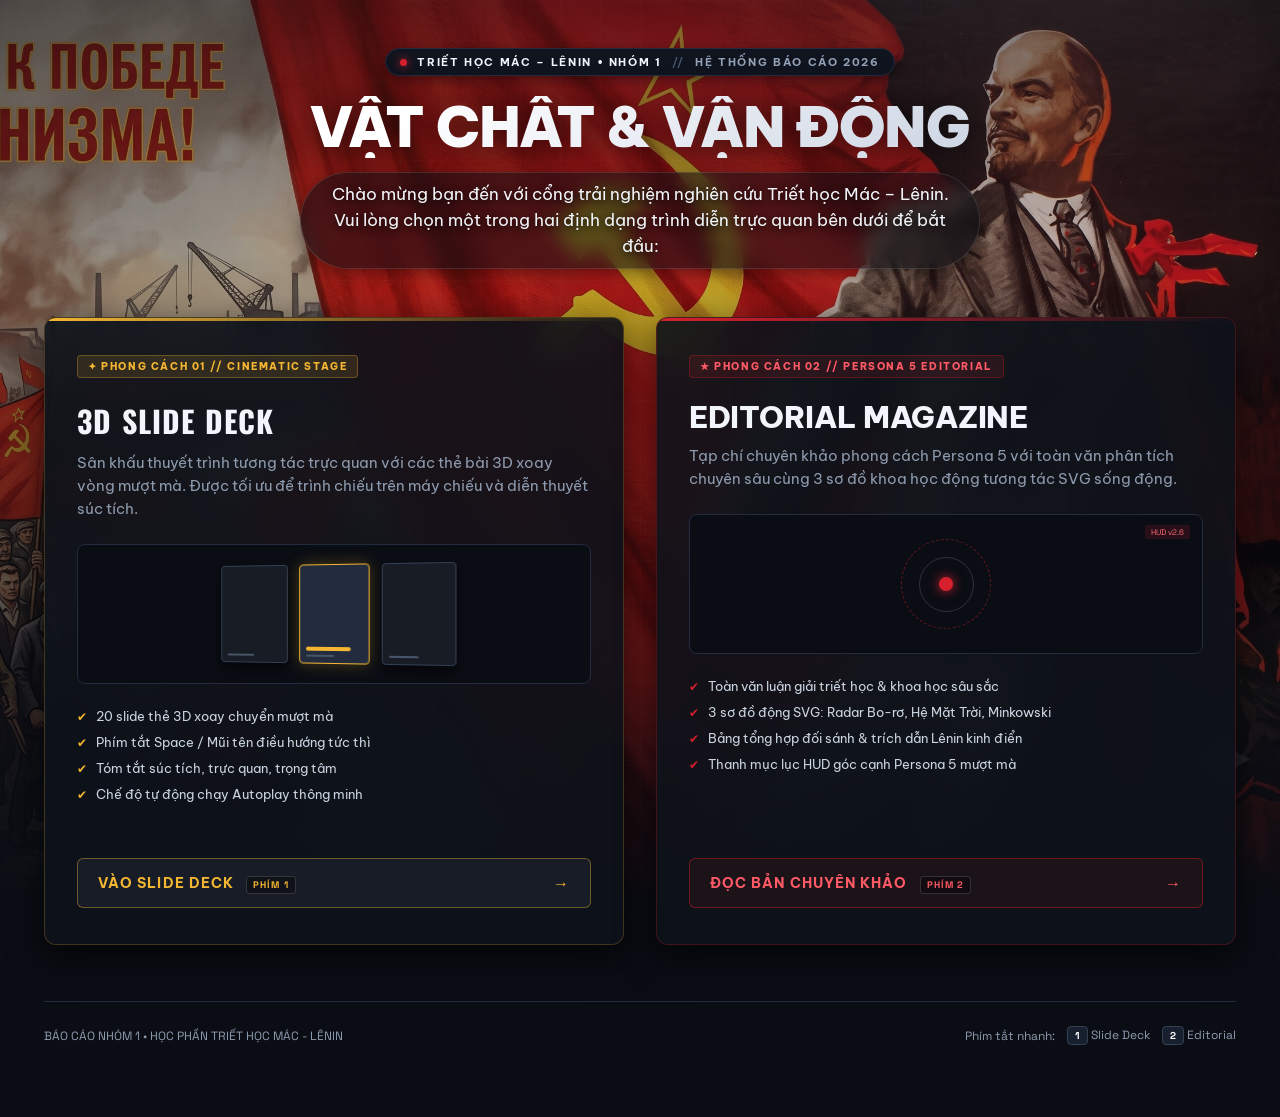
==== commit edb531b8: "feat(portal): make launch portal menu the landing page index.html and move slide deck to deck.html" ====
--- a/index.html
+++ b/index.html
@@ -1,2064 +1,730 @@
-<!doctype html>
-<html lang="vi">
+<!DOCTYPE html>
+<html lang="vi" data-theme="dark">
+
 <head>
-<meta charset="utf-8">
-<meta name="viewport" content="width=device-width, initial-scale=1, viewport-fit=cover">
-<meta name="theme-color" content="#101310">
-<meta name="description" content="Bài giảng Nhóm 1 về vật chất theo triết học Mác - Lênin: quan điểm lịch sử, định nghĩa của Lênin, vận động, đứng im, không gian, thời gian và tính thống nhất vật chất của thế giới.">
-<title>Vật Chất &amp; Vận Động — Triết Học Mác - Lênin (Nhóm 1)</title>
-<link rel="preconnect" href="https://fonts.googleapis.com">
-<link rel="preconnect" href="https://fonts.gstatic.com" crossorigin>
-<link href="https://fonts.googleapis.com/css2?family=Oswald:wght@500;600;700&family=Roboto:wght@300;400;500;700&subset=vietnamese&display=swap" rel="stylesheet">
-<style>
-:root{
-  color-scheme:dark;
-  --amber:#F5B731;
-  --white:#ffffff;
-  --muted:rgba(255,255,255,0.72);
-  --ease:cubic-bezier(0.65,0,0.35,1);
-  --card-width:170px;
-  --card-height:265px;
-  --card-gap:22px;
-  --card-slot:192px;
-  --body-font:"Roboto",Arial,sans-serif;
-  --display-font:"Oswald","Bebas Neue",Impact,sans-serif;
-}
-*{box-sizing:border-box}
-html,body{width:100%;height:100%;margin:0;overflow:hidden}
-body{
-  color:var(--white);
-  background:#101310;
-  font-family:var(--body-font);
-  -webkit-font-smoothing:antialiased;
-  text-rendering:optimizeLegibility;
-}
-button,a{color:inherit;font:inherit;-webkit-tap-highlight-color:transparent}
-button{border:0;background:transparent;cursor:pointer}
-a{text-decoration:none}
-button:focus-visible,a:focus-visible{outline:2px solid var(--amber);outline-offset:4px}
-
-.experience{
-  position:relative;
-  isolation:isolate;
-  width:100vw;
-  height:100vh;
-  height:100dvh;
-  min-height:520px;
-  overflow:hidden;
-  background:#111;
-  cursor:pointer;
-}
-.cards-shell,.rail-controls,.site-header{cursor:default}
-
-/* Background photo and dark gradient */
-.backdrop-shade{position:absolute;inset:0}
-.backdrop{
-  position:absolute;
-  inset:-24px;
-  z-index:-2;
-  overflow:hidden;
-  background:#181c19;
-  pointer-events:none;
-  transform:translate3d(var(--bg-pan-x, 0px), var(--bg-pan-y, 0px), 0) scale(1.02);
-  will-change:transform;
-}
-.backdrop img{
-  display:block;
-  width:100%;
-  height:100%;
-  object-fit:cover;
-  object-position:center 50%;
-  transform:scale(1.015);
-  transition:opacity .35s ease,transform 7s ease;
-}
-.backdrop img.is-switching{opacity:.12;transform:scale(1.055)}
-.backdrop-shade{
-  z-index:-1;
-  pointer-events:none;
-  background:
-    radial-gradient(circle 650px at var(--mouse-x, 50%) var(--mouse-y, 50%), rgba(245,183,49,0.085), transparent 70%),
-    linear-gradient(90deg,rgba(0,0,0,0.78) 0%,rgba(0,0,0,0.64) 34%,rgba(0,0,0,0.35) 60%,rgba(0,0,0,0.15) 100%),
-    linear-gradient(0deg,rgba(0,0,0,0.65) 0%,transparent 45%);
-}
-
-/* Top progress bar */
-.top-progress{
-  position:absolute;
-  z-index:50;
-  inset:0 0 auto;
-  height:3px;
-  background:rgba(255,255,255,0.13);
-  pointer-events:none;
-}
-.top-progress span,.line-progress{
-  display:block;
-  width:100%;
-  height:100%;
-  background:var(--amber);
-  transform:scaleX(0);
-  transform-origin:left center;
-  will-change:transform;
-}
-
-/* Site header / Navigation */
-.site-header{
-  position:absolute;
-  z-index:15;
-  top:0;
-  left:0;
-  display:flex;
-  width:100%;
-  align-items:center;
-  justify-content:space-between;
-  gap:24px;
-  padding:32px 6.2vw 20px;
-}
-.brand{
-  display:inline-flex;
-  flex:0 0 auto;
-  align-items:center;
-  gap:12px;
-  min-width:max-content;
-  font-size:12px;
-  font-weight:600;
-  letter-spacing:.25em;
-  line-height:1;
-  text-transform:uppercase;
-}
-.brand-mark{width:24px;height:24px;color:var(--amber);flex:0 0 auto}
-.brand-text{display:flex;flex-direction:column;gap:3px}
-.brand-title{color:#fff;letter-spacing:.28em}
-.brand-sub{color:var(--amber);font-size:9px;letter-spacing:.15em;font-weight:400}
-
-.nav-links{
-  display:flex;
-  align-items:center;
-  justify-content:flex-end;
-  gap:clamp(14px,2vw,30px);
-  margin-left:auto;
-}
-.nav-link{
-  position:relative;
-  padding:8px 0;
-  color:rgba(255,255,255,0.78);
-  font-size:11px;
-  font-weight:500;
-  letter-spacing:.1em;
-  line-height:1;
-  text-transform:uppercase;
-  white-space:nowrap;
-  transition:color .2s ease;
-}
-.nav-link::after{
-  position:absolute;
-  right:0;
-  bottom:0;
-  left:0;
-  height:2px;
-  background:var(--amber);
-  content:"";
-  transform:scaleX(0);
-  transform-origin:left;
-  transition:transform .22s ease;
-}
-.nav-link:hover,.nav-link.is-active{color:#fff}
-.nav-link.is-active::after{transform:scaleX(1)}
-
-.nav-tools{display:flex;align-items:center;gap:12px}
-.deck-switch-btn{
-  display:inline-flex;
-  align-items:center;
-  gap:5px;
-  padding:5px 11px;
-  font-size:10px;
-  font-weight:700;
-  letter-spacing:.12em;
-  text-transform:uppercase;
-  text-decoration:none;
-  color:#fff;
-  background:rgba(255,255,255,0.06);
-  border:1px solid rgba(255,255,255,0.18);
-  border-radius:999px;
-  transition:all .2s ease;
-  white-space:nowrap;
-}
-.deck-switch-btn:hover{
-  background:rgba(255,255,255,0.16);
-  border-color:#fff;
-  transform:translateY(-1px);
-}
-.deck-btn-editorial{
-  color:#FF6B78;
-  border-color:rgba(214,32,46,0.45);
-  background:rgba(214,32,46,0.12);
-}
-.deck-btn-editorial:hover{
-  background:#D6202E;
-  color:#fff;
-  border-color:#D6202E;
-  box-shadow:0 0 12px rgba(214,32,46,0.5);
-}
-.icon-button,.menu-toggle{
-  display:grid;
-  width:32px;
-  height:32px;
-  padding:0;
-  place-items:center;
-  border-radius:50%;
-  color:#fff;
-  transition:color .2s ease,background-color .2s ease,transform .2s ease;
-}
-.icon-button:hover{color:var(--amber);background:rgba(255,255,255,0.08);transform:translateY(-1px)}
-.icon-button:disabled{cursor:default;opacity:.6}
-.icon-button svg{width:18px;height:18px}
-.menu-toggle{display:none;width:34px}
-.menu-toggle span{display:block;width:21px;height:1.5px;background:#fff;transition:transform .2s ease}
-.menu-toggle span+span{margin-top:-7px}
-.menu-open .menu-toggle span:first-child{transform:translateY(3px) rotate(45deg)}
-.menu-open .menu-toggle span:last-child{transform:translateY(-4px) rotate(-45deg)}
-
-/* Left content block */
-.hero-copy{
-  position:absolute;
-  z-index:3;
-  bottom:12.5vh;
-  left:8vw;
-  width:min(520px,40vw);
-}
-.hero-copy.is-outgoing,.hero-copy.is-entering{pointer-events:none}
-.copy-part{
-  --stagger:0ms;
-  opacity:1;
-  transform:translateY(0);
-  transition:opacity .34s ease var(--stagger),transform .34s ease var(--stagger);
-}
-.hero-copy.is-outgoing .copy-part,
-.hero-copy.is-entering:not(.is-visible) .copy-part{
-  opacity:0;
-  transform:translateY(20px);
-}
-.hero-copy.is-outgoing .copy-part{transition-duration:.18s;transition-delay:0s}
-[data-copy=region]{--stagger:0ms}
-[data-copy=title]{--stagger:100ms}
-[data-copy=description]{--stagger:200ms}
-[data-copy=actions]{--stagger:300ms}
-
-.region-line{
-  display:flex;
-  align-items:center;
-  gap:13px;
-  margin:0 0 26px;
-  color:rgba(255,255,255,0.85);
-  font-size:16px;
-  font-weight:400;
-  letter-spacing:.04em;
-  line-height:1.2;
-}
-.region-dash{width:20px;height:2px;flex:0 0 auto;background:var(--amber)}
-
-.hero-title{
-  display:flex;
-  flex-direction:column;
-  gap:0.12em;
-  margin:0;
-  color:#fff;
-  font-family:var(--display-font);
-  font-size:clamp(46px,5.8vw,78px);
-  font-weight:700;
-  letter-spacing:.05em;
-  line-height:1.24;
-  text-transform:uppercase;
-  cursor:pointer;
-  transition:transform .3s var(--ease),text-shadow .3s var(--ease);
-}
-.hero-title:hover{
-  transform:translateX(5px);
-  text-shadow:0 0 24px rgba(245,183,49,0.3);
-}
-.hero-title span{display:block;white-space:nowrap}
-
-.hero-description{
-  max-width:420px;
-  margin:18px 0 24px;
-  color:var(--muted);
-  font-size:13.5px;
-  font-weight:300;
-  line-height:1.65;
-}
-
-.hero-actions{display:flex;align-items:center;gap:14px}
-.bookmark{
-  display:grid;
-  width:42px;
-  height:42px;
-  flex:0 0 auto;
-  place-items:center;
-  border:1px solid var(--amber);
-  border-radius:50%;
-  color:#15130e;
-  background:var(--amber);
-  transition:transform .28s cubic-bezier(0.34, 1.56, 0.64, 1),
-             box-shadow .25s ease,
-             background-color .2s ease,
-             color .2s ease;
-}
-.bookmark:hover{
-  transform:translateY(-2px) scale(1.08);
-  box-shadow:0 8px 22px rgba(245,183,49,0.4);
-}
-.bookmark:active{
-  transform:translateY(0) scale(0.95);
-  transition-duration:.1s;
-}
-.bookmark svg{width:16px;height:18px}
-.bookmark[aria-pressed="true"] svg path{fill:currentColor}
-
-.discover-hint{
-  display:inline-flex;
-  min-height:38px;
-  align-items:center;
-  gap:8px;
-  padding:0 16px 0 14px;
-  border:1px solid rgba(255,255,255,0.18);
-  border-radius:999px;
-  background:rgba(255,255,255,0.06);
-  backdrop-filter:blur(10px);
-  -webkit-backdrop-filter:blur(10px);
-  color:rgba(255,255,255,0.78);
-  font-size:12px;
-  font-weight:400;
-  letter-spacing:.02em;
-  line-height:1;
-  transition:transform .28s cubic-bezier(0.34, 1.56, 0.64, 1),
-             background-color .25s ease,
-             border-color .25s ease,
-             box-shadow .25s ease,
-             color .25s ease;
-  cursor:pointer;
-}
-.discover-hint span{
-  display:inline-block;
-  transition:transform .25s ease;
-}
-.discover-hint:hover{
-  border-color:rgba(245,183,49,0.55);
-  background:rgba(245,183,49,0.14);
-  color:var(--amber);
-  box-shadow:0 8px 24px rgba(0,0,0,0.35),0 0 18px rgba(245,183,49,0.22);
-}
-.hint-icon{
-  width:13px;
-  height:13px;
-}
-
-/* Right card rail */
-.destinations{position:absolute;z-index:5;inset:0;pointer-events:none}
-.cards-shell{
-  position:absolute;
-  top:43.5%;
-  left:44vw;
-  width:calc(100vw - 44vw + 80px);
-  overflow:visible;
-  pointer-events:auto;
-}
-.cards-track{
-  display:flex;
-  width:max-content;
-  gap:var(--card-gap);
-  transform:translateX(0);
-  will-change:transform;
-}
-.cards-track.is-shifting{
-  transform:translateX(calc(-1 * var(--shift-slots, 1) * var(--card-slot)));
-}
-.cards-track.is-shifting,.cards-track.is-restoring{
-  transition:transform .8s var(--ease);
-}
-
-.card-item{flex:0 0 var(--card-width)}
-.destination-card{
-  position:relative;
-  display:flex;
-  width:var(--card-width);
-  height:var(--card-height);
-  flex:0 0 var(--card-width);
-  flex-direction:column;
-  justify-content:flex-end;
-  padding:0;
-  text-align:left;
-  overflow:hidden;
-  border:1px solid rgba(255,255,255,0.15);
-  border-radius:14px;
-  background:#262a27;
-  box-shadow:0 14px 36px rgba(0,0,0,0.28);
-  isolation:isolate;
-  cursor:pointer;
-  transition:border-color .25s ease,transform .3s var(--ease),box-shadow .3s var(--ease);
-}
-.destination-card:hover{
-  border-color:rgba(245,183,49,0.6);
-  transform:translateY(-5px);
-  box-shadow:0 20px 42px rgba(0,0,0,0.45),0 0 20px rgba(245,183,49,0.15);
-}
-.card-photo{
-  position:absolute;
-  z-index:-2;
-  inset:0;
-  background-position:center;
-  background-size:cover;
-  transition:transform .55s ease;
-}
-.destination-card::after{
-  position:absolute;
-  z-index:-1;
-  inset:0;
-  background:linear-gradient(180deg,transparent 25%,rgba(0,0,0,0.2) 45%,rgba(0,0,0,0.88) 100%);
-  content:"";
-}
-.destination-card:hover .card-photo{transform:scale(1.06)}
-
-.card-caption{padding:0 15px 17px}
-.card-dash{display:block;width:16px;height:2px;margin-bottom:9px;background:var(--amber)}
-.card-region{
-  display:block;
-  margin-bottom:7px;
-  color:rgba(255,255,255,0.85);
-  font-size:11px;
-  font-weight:500;
-  letter-spacing:.08em;
-  line-height:1.3;
-  text-transform:uppercase;
-}
-.card-title{
-  display:flex;
-  flex-direction:column;
-  gap:3px;
-  color:#fff;
-  font-family:var(--display-font);
-  font-size:21px;
-  font-weight:600;
-  letter-spacing:.02em;
-  line-height:1.2;
-  text-transform:uppercase;
-}
-.card-title span{display:block}
-
-/* Below the cards: controls & counter */
-.rail-controls{
-  position:absolute;
-  z-index:7;
-  right:5vw;
-  bottom:7.6vh;
-  left:44vw;
-  display:flex;
-  align-items:center;
-  gap:27px;
-  pointer-events:auto;
-}
-.arrow-group{display:flex;flex:0 0 auto;gap:12px}
-.arrow-button{
-  display:grid;
-  width:58px;
-  height:58px;
-  flex:0 0 auto;
-  place-items:center;
-  border:1px solid rgba(255,255,255,0.68);
-  border-radius:50%;
-  color:#fff;
-  background:transparent;
-  transition:border-color .2s ease,color .2s ease,transform .2s ease;
-}
-.arrow-button:hover{
-  border-color:var(--amber);
-  color:var(--amber);
-  transform:scale(1.05);
-}
-.arrow-button:disabled{cursor:wait;opacity:.6}
-.arrow-button svg{width:18px;height:18px}
-
-.line-progress-track{
-  height:1px;
-  flex:1 1 auto;
-  overflow:hidden;
-  background:rgba(255,255,255,0.35);
-}
-.slide-counter{
-  display:flex;
-  min-width:64px;
-  align-items:baseline;
-  justify-content:flex-end;
-  gap:5px;
-  overflow:hidden;
-  white-space:nowrap;
-}
-.counter-window{display:block;height:48px;overflow:hidden}
-.counter-number{
-  display:block;
-  color:#fff;
-  font-family:var(--display-font);
-  font-size:48px;
-  font-weight:700;
-  line-height:1;
-  transition:opacity .18s ease,transform .18s ease;
-}
-.counter-number.is-out{opacity:0;transform:translateY(-100%)}
-.counter-number.is-in{opacity:0;transform:translateY(100%)}
-.counter-total{color:rgba(255,255,255,0.65);font-size:11px;letter-spacing:.09em;font-weight:500}
-
-/* Photo expansion animation */
-.photo-expansion{
-  position:absolute;
-  z-index:1;
-  top:var(--start-top);
-  left:var(--start-left);
-  width:var(--start-width);
-  height:var(--start-height);
-  overflow:hidden;
-  border-radius:14px;
-  background-color:#181c19;
-  background-position:center;
-  background-size:cover;
-  transform:translateZ(0);
-  transition:top .8s var(--ease),left .8s var(--ease),width .8s var(--ease),height .8s var(--ease),border-radius .8s var(--ease);
-  pointer-events:none;
-}
-.photo-expansion::after{
-  position:absolute;
-  inset:0;
-  background:linear-gradient(90deg,rgba(0,0,0,0.78) 0%,rgba(0,0,0,0.64) 34%,rgba(0,0,0,0.35) 60%,rgba(0,0,0,0.15) 100%),
-             linear-gradient(0deg,rgba(0,0,0,0.65) 0%,transparent 45%);
-  content:"";
-}
-.photo-expansion.is-expanded{
-  top:0;
-  left:0;
-  width:100%;
-  height:100%;
-  border-radius:0;
-}
-
-/* Glassmorphic Slide Detail Modal */
-.content-modal{
-  position:fixed;
-  inset:0;
-  z-index:100;
-  display:flex;
-  align-items:center;
-  justify-content:center;
-  padding:20px;
-  background:rgba(8,10,9,0.78);
-  backdrop-filter:blur(18px);
-  -webkit-backdrop-filter:blur(18px);
-  opacity:0;
-  pointer-events:none;
-  transition:opacity .3s ease;
-}
-.content-modal.is-open{opacity:1;pointer-events:auto}
-.modal-box{
-  position:relative;
-  width:min(660px,94vw);
-  max-height:86vh;
-  overflow-y:auto;
-  padding:36px 36px 32px;
-  background:rgba(22,26,23,0.95);
-  border:1px solid rgba(255,255,255,0.16);
-  border-radius:20px;
-  box-shadow:0 24px 64px rgba(0,0,0,0.55);
-  transform:scale(0.96) translateY(18px);
-  transition:transform .3s cubic-bezier(0.16,1,0.3,1);
-}
-.content-modal.is-open .modal-box{transform:scale(1) translateY(0)}
-.modal-header{
-  display:flex;
-  align-items:flex-start;
-  justify-content:space-between;
-  gap:18px;
-  margin-bottom:20px;
-}
-.modal-badge{
-  display:inline-block;
-  padding:4px 12px;
-  border:1px solid var(--amber);
-  border-radius:999px;
-  color:var(--amber);
-  font-size:10px;
-  font-weight:600;
-  letter-spacing:.12em;
-  text-transform:uppercase;
-  margin-bottom:12px;
-}
-.modal-title{
-  margin:0;
-  color:#fff;
-  font-family:var(--display-font);
-  font-size:28px;
-  font-weight:700;
-  line-height:1.3;
-  text-transform:uppercase;
-}
-.modal-close{
-  display:grid;
-  width:36px;
-  height:36px;
-  flex:0 0 auto;
-  place-items:center;
-  border-radius:50%;
-  color:rgba(255,255,255,0.7);
-  background:rgba(255,255,255,0.08);
-  transition:color .2s ease,background-color .2s ease;
-}
-.modal-close:hover{color:#fff;background:rgba(255,255,255,0.18)}
-.modal-body{
-  color:rgba(255,255,255,0.85);
-  font-size:14px;
-  font-weight:300;
-  line-height:1.75;
-}
-.modal-body h3{margin:20px 0 10px;color:var(--amber);font-size:15px;font-weight:500}
-.modal-table-wrap{overflow-x:auto;margin:0 0 18px}
-.modal-table-wrap table{width:100%;min-width:480px;border-collapse:collapse;font-size:12px;line-height:1.6}
-.modal-table-wrap th,.modal-table-wrap td{padding:10px 12px;border:1px solid rgba(255,255,255,.15);text-align:left;vertical-align:top}
-.modal-table-wrap th{color:var(--amber);background:rgba(245,183,49,.08);font-weight:500}
-.lesson-figure{margin:20px 0;padding:12px;border:1px solid rgba(255,255,255,.12);border-radius:12px;background:rgba(10,15,21,.6)}
-.lesson-figure>svg{display:block;width:100%;height:auto}
-.lesson-figure figcaption{margin-top:10px;color:var(--muted);font-size:11px;line-height:1.6}
-.motion-examples{display:flex;flex-wrap:wrap;justify-content:center;gap:14px;padding:12px 0}
-.motion-examples>div{flex:1 1 82px;text-align:center;color:var(--amber)}
-.motion-examples svg{display:block;width:48px;height:48px;margin:0 auto 10px}
-.motion-examples strong{font-size:12px;font-weight:500;color:var(--white)}
-.modal-body p{margin:0 0 14px}
-.modal-body ul{margin:0 0 16px;padding-left:20px}
-.modal-body li{margin-bottom:8px}
-.modal-body blockquote{
-  margin:18px 0;
-  padding:14px 18px;
-  border-left:3px solid var(--amber);
-  background:rgba(245,183,49,0.08);
-  border-radius:0 8px 8px 0;
-  font-style:italic;
-  color:#fff;
-}
-.modal-footer{
-  display:flex;
-  align-items:center;
-  justify-content:space-between;
-  gap:14px;
-  margin-top:24px;
-  padding-top:18px;
-  border-top:1px solid rgba(255,255,255,0.1);
-}
-.modal-nav-button{
-  display:inline-flex;
-  align-items:center;
-  gap:8px;
-  padding:8px 16px;
-  border:1px solid rgba(255,255,255,0.25);
-  border-radius:999px;
-  font-size:11px;
-  font-weight:500;
-  letter-spacing:.08em;
-  text-transform:uppercase;
-  transition:border-color .2s ease,color .2s ease;
-}
-.modal-nav-button:hover{border-color:var(--amber);color:var(--amber)}
-
-/* Search overlay palette */
-.search-modal{
-  position:fixed;
-  inset:0;
-  z-index:110;
-  display:flex;
-  align-items:flex-start;
-  justify-content:center;
-  padding:12vh 20px 20px;
-  background:rgba(8,10,9,0.78);
-  backdrop-filter:blur(16px);
-  -webkit-backdrop-filter:blur(16px);
-  opacity:0;
-  pointer-events:none;
-  transition:opacity .25s ease;
-}
-.search-modal.is-open{opacity:1;pointer-events:auto}
-.search-box{
-  width:min(560px,94vw);
-  background:rgba(22,26,23,0.96);
-  border:1px solid rgba(255,255,255,0.18);
-  border-radius:18px;
-  box-shadow:0 24px 60px rgba(0,0,0,0.6);
-  overflow:hidden;
-}
-.search-input-wrap{
-  display:flex;
-  align-items:center;
-  gap:12px;
-  padding:16px 20px;
-  border-bottom:1px solid rgba(255,255,255,0.1);
-}
-.search-input-wrap svg{width:18px;height:18px;color:var(--amber);flex:0 0 auto}
-.search-input{
-  width:100%;
-  border:0;
-  background:transparent;
-  color:#fff;
-  font-size:14px;
-  outline:none;
-}
-.search-results{
-  max-height:380px;
-  overflow-y:auto;
-  padding:10px 12px;
-}
-.search-item{
-  display:flex;
-  width:100%;
-  align-items:center;
-  justify-content:space-between;
-  gap:14px;
-  padding:12px 14px;
-  border-radius:10px;
-  text-align:left;
-  transition:background-color .2s ease;
-}
-.search-item:hover{background:rgba(255,255,255,0.08)}
-.search-item-info{display:flex;flex-direction:column;gap:3px}
-.search-item-region{color:var(--amber);font-size:10px;text-transform:uppercase;letter-spacing:.08em}
-.search-item-title{color:#fff;font-weight:500;font-size:13px}
-.search-item-counter{color:rgba(255,255,255,0.5);font-size:11px;font-family:var(--display-font)}
-
-/* Responsive adjustments */
-@media(max-width:1120px) and (min-width:768px){
-  .site-header{padding-inline:4vw;gap:20px}
-  .brand-text{display:none}
-  .nav-links{gap:14px}
-  .nav-link{font-size:10px}
-  .hero-copy{left:6vw;width:38vw}
-  .hero-title{font-size:clamp(42px,5.5vw,68px)}
-  .cards-shell,.rail-controls{left:46vw}
-  .rail-controls{right:4vw;gap:18px}
-  .arrow-button{width:52px;height:52px}
-  .arrow-group{gap:9px}
-}
-
-@media(max-width:767px){
-  :root{
-    --card-width:122px;
-    --card-height:clamp(150px,22vh,190px);
-    --card-gap:14px;
-    --card-slot:136px;
-  }
-  .backdrop img{object-position:56% center}
-  .site-header{padding:22px 6vw 14px;gap:12px}
-  .brand-text{display:none}
-  .nav-links{
-    position:absolute;
-    top:66px;
-    right:6vw;
-    display:none;
-    width:min(320px,88vw);
-    align-items:stretch;
-    justify-content:flex-start;
-    gap:0;
-    margin:0;
-    padding:8px 16px;
-    border:1px solid rgba(255,255,255,0.18);
-    border-radius:12px;
-    background:rgba(12,15,13,0.96);
-    box-shadow:0 16px 40px rgba(0,0,0,0.4);
-    backdrop-filter:blur(16px);
-  }
-  .menu-open .nav-links{display:flex;flex-direction:column}
-  .nav-link{padding:12px 0;font-size:11px;text-align:left}
-  .nav-link::after{right:auto;width:28px}
-  .menu-toggle{
-    display:grid;
-    width:42px;
-    height:42px;
-    place-items:center;
-    gap:5px;
-    margin-left:2px;
-  }
-  .menu-toggle span+span{margin-top:0}
-  .menu-open .menu-toggle span:first-child{transform:translateY(3.25px) rotate(45deg)}
-  .menu-open .menu-toggle span:last-child{transform:translateY(-3.25px) rotate(-45deg)}
-
-  .hero-copy{bottom:7vh;left:7vw;width:86vw}
-  .region-line{gap:10px;margin-bottom:20px;font-size:14px}
-  .region-dash{width:16px}
-  .hero-title{font-size:clamp(34px,10vw,56px);line-height:1.22;gap:0.1em}
-  .hero-title span{white-space:normal;overflow-wrap:anywhere}
-  .hero-description{max-width:340px;margin:10px 0 16px;font-size:12px;line-height:1.55}
-  .hero-actions{gap:10px}
-  .bookmark{width:38px;height:38px}
-  .discover-hint{min-height:34px;padding:0 12px 0 10px;font-size:11px;gap:6px}
-
-  .cards-shell{
-    top:14vh;
-    left:7vw;
-    width:calc(2 * var(--card-width) + var(--card-gap));
-    overflow:hidden;
-  }
-  .destination-card{border-radius:12px}
-  .card-caption{padding:0 10px 10px}
-  .card-dash{width:12px;margin-bottom:6px}
-  .card-region{margin-bottom:4px;font-size:8.5px}
-  .card-title{font-size:17px;line-height:1.2;gap:2px}
-
-  .rail-controls{
-    top:calc(14vh + clamp(150px,22vh,190px) + 16px);
-    right:auto;
-    bottom:auto;
-    left:7vw;
-    width:min(86vw,400px);
-    gap:14px;
-  }
-  .arrow-group{gap:8px}
-  .arrow-button{width:44px;height:44px}
-  .arrow-button svg{width:16px;height:16px}
-  .slide-counter{min-width:48px}
-  .counter-window{height:38px}
-  .counter-number{font-size:38px}
-  .counter-total{font-size:9.5px}
-}
-
-@media(prefers-reduced-motion:reduce){
-  *,*::before,*::after{
-    scroll-behavior:auto!important;
-    transition:none!important;
-    animation:none!important;
-  }
-}
-</style>
+  <meta charset="UTF-8">
+  <meta name="viewport" content="width=device-width, initial-scale=1, viewport-fit=cover">
+  <meta name="color-scheme" content="dark">
+  <meta name="theme-color" content="#0A0D14">
+  <title>VẬT CHẤT &amp; VẬN ĐỘNG — CHỌN PHƯƠNG THỨC TRẢI NGHIỆM (NHÓM 1)</title>
+  <meta name="description"
+    content="Cổng chọn phương thức trải nghiệm bài báo cáo Triết học Mác - Lênin Nhóm 1: 3D Slide Deck sân khấu tương tác hoặc Tạp chí chuyên khảo Persona 5.">
+  <link rel="preconnect" href="https://fonts.googleapis.com">
+  <link rel="preconnect" href="https://fonts.gstatic.com" crossorigin>
+  <link
+    href="https://fonts.googleapis.com/css2?family=Be+Vietnam+Pro:ital,wght@0,600;0,700;0,800;0,900;1,900&family=Oswald:wght@500;600;700&family=Space+Grotesk:wght@400;600;700&display=swap"
+    rel="stylesheet">
+  <style>
+    :root {
+      --bg: #0A0D14;
+      --bg-card: #121620;
+      --border: #232B3E;
+      --text: #F2F5FB;
+      --text-muted: #8E9BAE;
+      --amber: #F5B731;
+      --amber-glow: rgba(245, 183, 49, 0.28);
+      --red: #D6202E;
+      --red-glow: rgba(214, 32, 46, 0.32);
+      --font-body: 'Be Vietnam Pro', -apple-system, BlinkMacSystemFont, sans-serif;
+      --font-mono: 'Space Grotesk', monospace;
+      --font-display: 'Oswald', sans-serif;
+    }
+
+    * {
+      box-sizing: border-box;
+      margin: 0;
+      padding: 0;
+    }
+
+    html,
+    body {
+      min-height: 100vh;
+      background-color: var(--bg);
+      color: var(--text);
+      font-family: var(--font-body);
+      overflow-x: hidden;
+      -webkit-font-smoothing: antialiased;
+    }
+
+    /* Hero Background Image (Lenin Poster) */
+    .hub-backdrop {
+      position: fixed;
+      inset: 0;
+      z-index: 0;
+      overflow: hidden;
+      pointer-events: none;
+    }
+
+    .hub-bg-img {
+      width: 100%;
+      height: 100%;
+      object-fit: cover;
+      object-position: 75% 15%;
+      opacity: 0.82;
+      filter: saturate(1.08) contrast(1.04);
+      transition: transform 10s ease-out;
+    }
+
+    .hub-bg-vignette {
+      position: absolute;
+      inset: 0;
+      background:
+        radial-gradient(ellipse at 70% 30%, transparent 40%, rgba(10, 13, 20, 0.25) 75%, rgba(10, 13, 20, 0.65) 100%),
+        linear-gradient(180deg, rgba(10, 13, 20, 0.45) 0%, rgba(10, 13, 20, 0.08) 28%, rgba(10, 13, 20, 0.45) 75%, #0A0D14 100%);
+    }
+
+    /* Ambient Spotlight Background */
+    .ambient-bg {
+      position: fixed;
+      inset: 0;
+      pointer-events: none;
+      z-index: 1;
+      background:
+        radial-gradient(600px circle at 15% 30%, rgba(245, 183, 49, 0.06), transparent 60%),
+        radial-gradient(650px circle at 85% 30%, rgba(214, 32, 46, 0.08), transparent 60%);
+    }
+
+    /* Subtle Perspective Grid */
+    .grid-pattern {
+      position: fixed;
+      inset: 0;
+      pointer-events: none;
+      z-index: 2;
+      background-image:
+        linear-gradient(to right, rgba(255, 255, 255, 0.02) 1px, transparent 1px),
+        linear-gradient(to bottom, rgba(255, 255, 255, 0.02) 1px, transparent 1px);
+      background-size: 40px 40px;
+      mask-image: radial-gradient(circle at 50% 45%, black 40%, transparent 85%);
+      -webkit-mask-image: radial-gradient(circle at 50% 45%, black 40%, transparent 85%);
+    }
+
+    /* Interactive Mouse Spotlight Glow */
+    .mouse-torch {
+      position: fixed;
+      width: 500px;
+      height: 500px;
+      border-radius: 50%;
+      pointer-events: none;
+      z-index: 3;
+      background: radial-gradient(circle, rgba(255, 255, 255, 0.05) 0%, transparent 70%);
+      transform: translate(-50%, -50%);
+      opacity: 0;
+      transition: opacity 0.4s ease;
+      will-change: left, top;
+    }
+
+    /* Main Container */
+    .hub-wrap {
+      position: relative;
+      z-index: 10;
+      max-width: 1240px;
+      margin: 0 auto;
+      padding: 48px 24px 72px;
+      min-height: 100vh;
+      display: flex;
+      flex-direction: column;
+      justify-content: space-between;
+    }
+
+    /* Header Section */
+    .hub-header {
+      text-align: center;
+      margin-bottom: 48px;
+    }
+
+    .top-badge-row {
+      display: inline-flex;
+      align-items: center;
+      gap: 10px;
+      background: #10141E;
+      border: 1px solid var(--border);
+      padding: 6px 14px;
+      border-radius: 999px;
+      font-size: 11px;
+      font-weight: 700;
+      letter-spacing: 0.15em;
+      text-transform: uppercase;
+      margin-bottom: 20px;
+      box-shadow: 0 4px 12px rgba(0, 0, 0, 0.4);
+    }
+
+    .badge-dot {
+      width: 7px;
+      height: 7px;
+      background: var(--red);
+      border-radius: 50%;
+      box-shadow: 0 0 8px var(--red);
+      animation: pulseDot 2s infinite ease-in-out;
+    }
+
+    @keyframes pulseDot {
+      0%, 100% { transform: scale(1); opacity: 1; }
+      50% { transform: scale(1.3); opacity: 0.7; }
+    }
+
+    .hub-title {
+      font-size: clamp(34px, 5.5vw, 56px);
+      font-weight: 900;
+      letter-spacing: -0.02em;
+      line-height: 1.1;
+      text-transform: uppercase;
+      background: linear-gradient(135deg, #FFFFFF 30%, #B8C4D8 100%);
+      -webkit-background-clip: text;
+      -webkit-text-fill-color: transparent;
+      margin-bottom: 14px;
+      filter: drop-shadow(0 4px 20px rgba(0, 0, 0, 0.9));
+    }
+
+    .hub-subtitle {
+      color: #F1F5F9;
+      font-size: clamp(14px, 1.8vw, 16.5px);
+      max-width: 680px;
+      margin: 0 auto;
+      line-height: 1.6;
+      text-shadow: 0 2px 8px rgba(0, 0, 0, 0.95);
+      background: rgba(10, 13, 20, 0.55);
+      border: 1px solid rgba(255, 255, 255, 0.12);
+      border-radius: 999px;
+      padding: 8px 24px;
+      backdrop-filter: blur(10px);
+      -webkit-backdrop-filter: blur(10px);
+      box-shadow: 0 4px 16px rgba(0, 0, 0, 0.4);
+    }
+
+    /* Dual Showcase Grid */
+    .portal-grid {
+      display: grid;
+      grid-template-columns: repeat(auto-fit, minmax(320px, 1fr));
+      gap: 32px;
+      margin-bottom: 56px;
+    }
+
+    /* Showcase Card Structure */
+    .portal-card {
+      position: relative;
+      background: rgba(14, 18, 26, 0.9);
+      backdrop-filter: blur(18px);
+      -webkit-backdrop-filter: blur(18px);
+      border: 1.5px solid var(--border);
+      border-radius: 12px;
+      padding: 36px 32px;
+      display: flex;
+      flex-direction: column;
+      justify-content: space-between;
+      text-decoration: none;
+      color: inherit;
+      overflow: hidden;
+      cursor: pointer;
+      transition: all 0.32s cubic-bezier(0.16, 1, 0.3, 1);
+      box-shadow: 0 12px 36px rgba(0, 0, 0, 0.65);
+    }
+
+    /* Ambient Corner Accents */
+    .portal-card::before {
+      content: '';
+      position: absolute;
+      top: 0;
+      left: 0;
+      right: 0;
+      height: 3px;
+      transition: height 0.3s ease;
+    }
+
+    /* Card 1: Slide Deck (Amber Theme) */
+    .card-deck {
+      border-color: rgba(245, 183, 49, 0.22);
+    }
+
+    .card-deck::before {
+      background: linear-gradient(90deg, var(--amber), transparent);
+    }
+
+    .card-deck:hover {
+      transform: translateY(-8px);
+      border-color: var(--amber);
+      box-shadow: 0 18px 45px rgba(245, 183, 49, 0.16), 0 0 0 1px var(--amber);
+    }
+
+    .card-deck:hover::before {
+      height: 4px;
+    }
+
+    /* Card 2: Editorial Magazine (Crimson Theme) */
+    .card-editorial {
+      border-color: rgba(214, 32, 46, 0.25);
+    }
+
+    .card-editorial::before {
+      background: linear-gradient(90deg, var(--red), transparent);
+    }
+
+    .card-editorial:hover {
+      transform: translateY(-8px);
+      border-color: var(--red);
+      box-shadow: 0 18px 45px rgba(214, 32, 46, 0.18), 0 0 0 1px var(--red);
+    }
+
+    .card-editorial:hover::before {
+      height: 4px;
+    }
+
+    /* Card Upper Content */
+    .card-top {
+      margin-bottom: 28px;
+    }
+
+    .format-pill {
+      display: inline-flex;
+      align-items: center;
+      gap: 7px;
+      font-size: 10px;
+      font-weight: 800;
+      letter-spacing: 0.16em;
+      text-transform: uppercase;
+      padding: 4px 10px;
+      border-radius: 4px;
+      margin-bottom: 20px;
+    }
+
+    .card-deck .format-pill {
+      background: rgba(245, 183, 49, 0.12);
+      color: var(--amber);
+      border: 1px solid rgba(245, 183, 49, 0.3);
+    }
+
+    .card-editorial .format-pill {
+      background: rgba(214, 32, 46, 0.12);
+      color: #FF5A66;
+      border: 1px solid rgba(214, 32, 46, 0.3);
+    }
+
+    .card-name {
+      font-size: clamp(24px, 2.5vw, 30px);
+      font-weight: 800;
+      margin-bottom: 8px;
+      letter-spacing: -0.01em;
+    }
+
+    .card-deck .card-name {
+      font-family: var(--font-display);
+      letter-spacing: 0.04em;
+    }
+
+    .card-desc {
+      color: var(--text-muted);
+      font-size: 14.5px;
+      line-height: 1.6;
+      margin-bottom: 24px;
+    }
+
+    /* Visual Mockup Preview Box */
+    .mockup-preview {
+      width: 100%;
+      height: 140px;
+      background: #0A0D14;
+      border: 1px solid var(--border);
+      border-radius: 8px;
+      margin-bottom: 24px;
+      display: flex;
+      align-items: center;
+      justify-content: center;
+      position: relative;
+      overflow: hidden;
+    }
+
+    /* Deck Mockup Animation (Floating 3D Stack) */
+    .mini-deck {
+      display: flex;
+      align-items: center;
+      gap: 12px;
+      transform: perspective(600px) rotateY(-12deg);
+      transition: transform 0.4s ease;
+    }
+
+    .card-deck:hover .mini-deck {
+      transform: perspective(600px) rotateY(0deg) scale(1.05);
+    }
+
+    .mini-slide {
+      width: 72px;
+      height: 100px;
+      border-radius: 4px;
+      background: #181C24;
+      border: 1px solid #334155;
+      box-shadow: 0 6px 14px rgba(0, 0, 0, 0.6);
+      display: flex;
+      flex-direction: column;
+      justify-content: flex-end;
+      padding: 6px;
+      position: relative;
+      transition: transform 0.3s ease;
+    }
+
+    .mini-slide.active {
+      background: #232B3E;
+      border-color: var(--amber);
+      box-shadow: 0 0 16px var(--amber-glow);
+      transform: translateZ(15px);
+    }
+
+    .mini-bar {
+      height: 4px;
+      background: var(--amber);
+      border-radius: 2px;
+      width: 80%;
+      margin-bottom: 4px;
+    }
+
+    .mini-line {
+      height: 2px;
+      background: #475569;
+      border-radius: 1px;
+      width: 50%;
+    }
+
+    /* Editorial Mockup Animation (Persona 5 HUD Radar) */
+    .mini-editorial-canvas {
+      width: 100%;
+      height: 100%;
+      display: flex;
+      align-items: center;
+      justify-content: center;
+      position: relative;
+    }
+
+    .mini-radar-ring {
+      position: absolute;
+      border: 1px dashed rgba(214, 32, 46, 0.45);
+      border-radius: 50%;
+      animation: spinRadar 16s linear infinite;
+    }
+
+    .ring-1 { width: 90px; height: 90px; }
+    .ring-2 { width: 55px; height: 55px; border-style: solid; border-color: rgba(255, 255, 255, 0.15); }
+
+    .mini-core {
+      width: 14px;
+      height: 14px;
+      background: var(--red);
+      border-radius: 50%;
+      box-shadow: 0 0 12px var(--red);
+      z-index: 2;
+    }
+
+    .mini-corner-tag {
+      position: absolute;
+      top: 10px;
+      right: 12px;
+      font-size: 8px;
+      font-family: var(--font-mono);
+      color: #FF6B78;
+      background: rgba(214, 32, 46, 0.15);
+      padding: 2px 6px;
+      border-radius: 2px;
+    }
+
+    @keyframes spinRadar {
+      from { transform: rotate(0deg); }
+      to { transform: rotate(360deg); }
+    }
+
+    /* Feature Specs List */
+    .feature-list {
+      list-style: none;
+      display: flex;
+      flex-direction: column;
+      gap: 10px;
+      margin-bottom: 28px;
+      font-size: 13px;
+      color: #CBD5E1;
+    }
+
+    .feature-list li {
+      display: flex;
+      align-items: center;
+      gap: 9px;
+    }
+
+    .feature-icon {
+      font-size: 12px;
+    }
+
+    .card-deck .feature-icon { color: var(--amber); }
+    .card-editorial .feature-icon { color: var(--red); }
+
+    /* Action CTA Button */
+    .cta-button {
+      display: flex;
+      align-items: center;
+      justify-content: space-between;
+      width: 100%;
+      padding: 14px 20px;
+      border-radius: 6px;
+      font-weight: 700;
+      font-size: 13.5px;
+      letter-spacing: 0.08em;
+      text-transform: uppercase;
+      transition: all 0.25s ease;
+    }
+
+    .card-deck .cta-button {
+      background: #181C26;
+      color: var(--amber);
+      border: 1px solid rgba(245, 183, 49, 0.4);
+    }
+
+    .card-deck:hover .cta-button {
+      background: var(--amber);
+      color: #000000;
+      box-shadow: 0 0 20px var(--amber-glow);
+    }
+
+    .card-editorial .cta-button {
+      background: #1C1318;
+      color: #FF5A66;
+      border: 1px solid rgba(214, 32, 46, 0.45);
+    }
+
+    .card-editorial:hover .cta-button {
+      background: var(--red);
+      color: #FFFFFF;
+      box-shadow: 0 0 20px var(--red-glow);
+    }
+
+    .cta-arrow {
+      font-size: 16px;
+      transition: transform 0.2s ease;
+    }
+
+    .portal-card:hover .cta-arrow {
+      transform: translateX(4px);
+    }
+
+    .hotkey-tag {
+      font-size: 9.5px;
+      font-family: var(--font-mono);
+      background: rgba(0, 0, 0, 0.35);
+      padding: 2px 6px;
+      border-radius: 3px;
+      margin-left: 8px;
+      border: 1px solid rgba(255, 255, 255, 0.15);
+    }
+
+
+    /* Footer */
+    .hub-footer {
+      display: flex;
+      flex-wrap: wrap;
+      align-items: center;
+      justify-content: space-between;
+      gap: 16px;
+      padding-top: 24px;
+      border-top: 1px solid var(--border);
+      font-size: 12px;
+      color: var(--text-muted);
+      font-family: var(--font-mono);
+    }
+
+    .hotkey-instruction {
+      display: flex;
+      align-items: center;
+      gap: 12px;
+    }
+
+    .key-badge {
+      display: inline-block;
+      padding: 2px 7px;
+      background: #182030;
+      border: 1px solid #334155;
+      border-radius: 4px;
+      color: #FFFFFF;
+      font-weight: 700;
+      font-size: 10px;
+    }
+
+    @media (max-width: 768px) {
+      .portal-grid {
+        grid-template-columns: 1fr;
+      }
+      .hub-footer {
+        flex-direction: column;
+        align-items: flex-start;
+      }
+    }
+  </style>
 </head>
+
 <body>
-<div class="experience" id="experience" title="Nhấn vào ảnh để xem nội dung chi tiết">
-  <div class="top-progress" aria-hidden="true"><span id="top-progress-bar"></span></div>
-  <div class="backdrop" aria-hidden="true"><img id="active-photo" src="assets/images/slide01_cover.jpg" alt="Minh họa các dạng tồn tại và vận động của vật chất"></div>
-  <div class="backdrop-shade" aria-hidden="true"></div>
-
-  <header class="site-header" id="site-header">
-    <a class="brand" href="#home" aria-label="Vật chất, vận động, không gian và thời gian">
-      <svg class="brand-mark" viewBox="0 0 28 28" fill="none" aria-hidden="true">
-        <circle cx="14" cy="14" r="10.5" stroke="currentColor" stroke-width="1.4"/>
-        <path d="M3.8 14h20.4M14 3.5c3 2.8 4.5 6.3 4.5 10.5S17 21.7 14 24.5C11 21.7 9.5 18.2 9.5 14S11 6.3 14 3.5Z" stroke="currentColor" stroke-width="1.2"/>
-        <path d="M6.2 7.1c2.2 1.6 4.8 2.4 7.8 2.4s5.6-.8 7.8-2.4M6.2 20.9c2.2-1.6 4.8-2.4 7.8-2.4s5.6.8 7.8 2.4" stroke="currentColor"/>
-      </svg>
-      <span class="brand-text">
-        <span class="brand-title">Vật Chất &amp; Vận Động</span>
-        <span class="brand-sub">Triết Học Mác – Lênin • Nhóm 1</span>
-      </span>
-    </a>
-
-    <nav class="nav-links" id="primary-nav" aria-label="Các phần bài học">
-      <button class="nav-link is-active" type="button" data-jump="0">Tổng quan</button>
-      <button class="nav-link" type="button" data-jump="6">Lênin</button>
-      <button class="nav-link" type="button" data-jump="15">Thuộc tính</button>
-      <button class="nav-link" type="button" data-jump="17">Ý nghĩa</button>
-      <button class="nav-link" type="button" data-jump="20">Vận động</button>
-      <button class="nav-link" type="button" data-jump="26">Thống nhất</button>
-    </nav>
-
-    <div class="nav-tools">
-      <a href="hub.html" class="deck-switch-btn" title="Trở về Menu chọn phương thức">
-        <span>☰</span> MENU
+  <!-- Hero Background Image (Lenin Poster) -->
+  <div class="hub-backdrop" aria-hidden="true">
+    <img src="assets/images/Gemini_Generated_Image_t4rte8t4rte8t4rt.png" alt="Minh họa Lênin và ngọn cờ" class="hub-bg-img">
+    <div class="hub-bg-vignette"></div>
+  </div>
+
+  <!-- Ambient Graphic Overlays -->
+  <div class="ambient-bg" aria-hidden="true"></div>
+  <div class="grid-pattern" aria-hidden="true"></div>
+  <div class="mouse-torch" id="mouse-torch" aria-hidden="true"></div>
+
+  <div class="hub-wrap">
+    <!-- Header -->
+    <header class="hub-header">
+      <div class="top-badge-row">
+        <span class="badge-dot" aria-hidden="true"></span>
+        <span>TRIẾT HỌC MÁC – LÊNIN • NHÓM 1</span>
+        <span style="color:#475569;">//</span>
+        <span style="color:#94A3B8;">HỆ THỐNG BÁO CÁO 2026</span>
+      </div>
+      <h1 class="hub-title">VẬT CHẤT &amp; VẬN ĐỘNG</h1>
+      <p class="hub-subtitle">
+        Chào mừng bạn đến với cổng trải nghiệm nghiên cứu Triết học Mác – Lênin. Vui lòng chọn một trong hai định dạng trình diễn trực quan bên dưới để bắt đầu:
+      </p>
+    </header>
+
+    <!-- 2 Portal Cards Grid -->
+    <main class="portal-grid" role="region" aria-label="Lựa chọn phiên bản báo cáo">
+      
+      <!-- CARD 1: 3D SLIDE DECK (deck.html) -->
+      <a href="deck.html" class="portal-card card-deck" id="card-slide-deck" aria-label="Truy cập phiên bản 3D Slide Deck">
+        <div class="card-top">
+          <div class="format-pill">
+            <span>✦ PHONG CÁCH 01 // CINEMATIC STAGE</span>
+          </div>
+          <h2 class="card-name">3D SLIDE DECK</h2>
+          <p class="card-desc">
+            Sân khấu thuyết trình tương tác trực quan với các thẻ bài 3D xoay vòng mượt mà. Được tối ưu để trình chiếu trên máy chiếu và diễn thuyết súc tích.
+          </p>
+
+          <!-- Animated Mini-Preview -->
+          <div class="mockup-preview" aria-hidden="true">
+            <div class="mini-deck">
+              <div class="mini-slide">
+                <div class="mini-line"></div>
+              </div>
+              <div class="mini-slide active">
+                <div class="mini-bar"></div>
+                <div class="mini-line"></div>
+              </div>
+              <div class="mini-slide">
+                <div class="mini-line"></div>
+              </div>
+            </div>
+          </div>
+
+          <ul class="feature-list">
+            <li>
+              <span class="feature-icon">✔</span>
+              <span>20 slide thẻ 3D xoay chuyển mượt mà</span>
+            </li>
+            <li>
+              <span class="feature-icon">✔</span>
+              <span>Phím tắt Space / Mũi tên điều hướng tức thì</span>
+            </li>
+            <li>
+              <span class="feature-icon">✔</span>
+              <span>Tóm tắt súc tích, trực quan, trọng tâm</span>
+            </li>
+            <li>
+              <span class="feature-icon">✔</span>
+              <span>Chế độ tự động chạy Autoplay thông minh</span>
+            </li>
+          </ul>
+        </div>
+
+        <div class="cta-button">
+          <span>VÀO SLIDE DECK <span class="hotkey-tag">PHÍM 1</span></span>
+          <span class="cta-arrow">→</span>
+        </div>
       </a>
-      <a href="editorial.html" class="deck-switch-btn deck-btn-editorial" title="Chuyển sang bản Tạp chí Persona 5">
-        <span>★</span> BẢN EDITORIAL
+
+      <!-- CARD 2: EDITORIAL MAGAZINE (editorial.html) -->
+      <a href="editorial.html" class="portal-card card-editorial" id="card-editorial" aria-label="Truy cập phiên bản Tạp chí Chuyên khảo Persona 5">
+        <div class="card-top">
+          <div class="format-pill">
+            <span>★ PHONG CÁCH 02 // PERSONA 5 EDITORIAL</span>
+          </div>
+          <h2 class="card-name">EDITORIAL MAGAZINE</h2>
+          <p class="card-desc">
+            Tạp chí chuyên khảo phong cách Persona 5 với toàn văn phân tích chuyên sâu cùng 3 sơ đồ khoa học động tương tác SVG sống động.
+          </p>
+
+          <!-- Animated Mini-Preview -->
+          <div class="mockup-preview" aria-hidden="true">
+            <div class="mini-editorial-canvas">
+              <div class="mini-radar-ring ring-1"></div>
+              <div class="mini-radar-ring ring-2"></div>
+              <div class="mini-core"></div>
+              <span class="mini-corner-tag">HUD v2.6</span>
+            </div>
+          </div>
+
+          <ul class="feature-list">
+            <li>
+              <span class="feature-icon">✔</span>
+              <span>Toàn văn luận giải triết học &amp; khoa học sâu sắc</span>
+            </li>
+            <li>
+              <span class="feature-icon">✔</span>
+              <span>3 sơ đồ động SVG: Radar Bo-rơ, Hệ Mặt Trời, Minkowski</span>
+            </li>
+            <li>
+              <span class="feature-icon">✔</span>
+              <span>Bảng tổng hợp đối sánh &amp; trích dẫn Lênin kinh điển</span>
+            </li>
+            <li>
+              <span class="feature-icon">✔</span>
+              <span>Thanh mục lục HUD góc cạnh Persona 5 mượt mà</span>
+            </li>
+          </ul>
+        </div>
+
+        <div class="cta-button">
+          <span>ĐỌC BẢN CHUYÊN KHẢO <span class="hotkey-tag">PHÍM 2</span></span>
+          <span class="cta-arrow">→</span>
+        </div>
       </a>
-      <button class="icon-button" id="autoplay-toggle" type="button" aria-label="Tạm dừng tự động chuyển slide" aria-pressed="false">
-        <svg id="autoplay-pause-icon" viewBox="0 0 20 20" fill="currentColor" aria-hidden="true"><path d="M5 4h3v12H5zm7 0h3v12h-3z"/></svg>
-        <svg id="autoplay-play-icon" viewBox="0 0 20 20" fill="currentColor" aria-hidden="true" style="display:none"><path d="m6 3 11 7-11 7z"/></svg>
-      </button>
-      <button class="icon-button" id="search-trigger" type="button" aria-label="Tìm kiếm nội dung bài giảng">
-        <svg viewBox="0 0 20 20" fill="none" aria-hidden="true">
-          <circle cx="8.8" cy="8.8" r="5.8" stroke="currentColor" stroke-width="1.5"/>
-          <path d="m13.2 13.2 4 4" stroke="currentColor" stroke-width="1.5" stroke-linecap="round"/>
-        </svg>
-      </button>
-      <button class="icon-button" id="bookmarks-trigger" type="button" aria-label="Xem các slide đã đánh dấu">
-        <svg viewBox="0 0 18 20" fill="none" aria-hidden="true">
-          <path d="M4 2.3h10v15l-5-3.2-5 3.2v-15Z" stroke="currentColor" stroke-width="1.4" stroke-linejoin="round"/>
-        </svg>
-      </button>
-    </div>
-    <button class="menu-toggle" type="button" aria-label="Mở menu điều hướng" aria-expanded="false" aria-controls="primary-nav">
-      <span></span><span></span>
-    </button>
-  </header>
-
-  <main id="home">
-    <section class="hero-copy is-entering" id="hero-copy" aria-labelledby="hero-title">
-      <p class="region-line copy-part" data-copy="region">
-        <span class="region-dash" aria-hidden="true"></span>
-        <span id="region">Nhóm 1 • Triết Học Mác - Lênin</span>
-      </p>
-      <h1 class="hero-title copy-part" id="hero-title" data-copy="title">
-        <span id="title-line-1">VẬT CHẤT</span>
-        <span id="title-line-2">&amp; VẬN ĐỘNG</span>
-      </h1>
-      <p class="hero-description copy-part" id="description" data-copy="description">
-        Vật chất dưới góc độ triết học; vận động, đứng im, không gian, thời gian và tính thống nhất vật chất của thế giới.
-      </p>
-      <div class="hero-actions copy-part" data-copy="actions">
-        <button class="bookmark" id="bookmark" type="button" aria-label="Lưu slide này" aria-pressed="false">
-          <svg viewBox="0 0 18 20" fill="none" aria-hidden="true">
-            <path d="M4 2.3h10v15l-5-3.2-5 3.2v-15Z" stroke="currentColor" stroke-width="1.5" stroke-linejoin="round"/>
-          </svg>
-        </button>
-        <button class="discover-hint" id="discover-location" type="button" aria-label="Xem nội dung chi tiết slide này">
-          <span>Chạm vào ảnh để xem chi tiết</span>
-          <svg class="hint-icon" viewBox="0 0 16 16" fill="none" aria-hidden="true">
-            <path d="M4.5 11.5L11.5 4.5M11.5 4.5H6.5M11.5 4.5V9.5" stroke="currentColor" stroke-width="1.4" stroke-linecap="round" stroke-linejoin="round"/>
-          </svg>
-        </button>
+
+    </main>
+
+
+    <!-- Footer -->
+    <footer class="hub-footer">
+      <div>
+        <span>BÁO CÁO NHÓM 1 • HỌC PHẦN TRIẾT HỌC MÁC - LÊNIN</span>
       </div>
-    </section>
-
-    <aside class="destinations" aria-label="Các slide tiếp theo">
-      <div class="cards-shell" id="destinations">
-        <div class="cards-track" id="cards-track" role="list" aria-label="Danh sách slide bài giảng"></div>
+      <div class="hotkey-instruction">
+        <span>Phím tắt nhanh:</span>
+        <span><span class="key-badge">1</span> Slide Deck</span>
+        <span><span class="key-badge">2</span> Editorial</span>
       </div>
-      <div class="rail-controls">
-        <div class="arrow-group">
-          <button class="arrow-button" id="previous-slide" type="button" aria-label="Slide trước">
-            <svg viewBox="0 0 20 20" fill="none" aria-hidden="true">
-              <path d="M12.5 4.5 7 10l5.5 5.5" stroke="currentColor" stroke-width="1.4" stroke-linecap="round" stroke-linejoin="round"/>
-            </svg>
-          </button>
-          <button class="arrow-button" id="next-slide" type="button" aria-label="Slide sau">
-            <svg viewBox="0 0 20 20" fill="none" aria-hidden="true">
-              <path d="m7.5 4.5 5.5 5.5-5.5 5.5" stroke="currentColor" stroke-width="1.4" stroke-linecap="round" stroke-linejoin="round"/>
-            </svg>
-          </button>
-        </div>
-        <div class="line-progress-track" aria-hidden="true"><span class="line-progress" id="line-progress"></span></div>
-        <div class="slide-counter" aria-live="polite" aria-atomic="true">
-          <span class="counter-window"><span class="counter-number" id="counter-number">01</span></span>
-          <span class="counter-total" id="counter-total">/ 28</span>
-        </div>
-      </div>
-    </aside>
-  </main>
-</div>
-
-<!-- Nội dung chi tiết từ vat_chat_nhom1_slide.txt -->
-<div class="content-modal" id="content-modal" role="dialog" aria-modal="true" aria-labelledby="modal-title" aria-hidden="true" inert>
-  <div class="modal-box">
-    <div class="modal-header">
-      <div>
-        <span class="modal-badge" id="modal-badge">Trang 01/28 • Slide 1</span>
-        <h2 class="modal-title" id="modal-title">VẬT CHẤT LÀ GÌ DƯỚI GÓC ĐỘ TRIẾT HỌC?</h2>
-      </div>
-      <button class="modal-close" id="modal-close" type="button" aria-label="Đóng bảng nội dung">
-        <svg viewBox="0 0 16 16" fill="none" stroke="currentColor" stroke-width="1.5" stroke-linecap="round" stroke-linejoin="round" style="width:14px;height:14px">
-          <path d="M12 4 4 12M4 4l8 8"/>
-        </svg>
-      </button>
-    </div>
-    <div class="modal-body" id="modal-body"></div>
-    <div class="modal-footer">
-      <button class="modal-nav-button" id="modal-prev" type="button">← Slide trước</button>
-      <button class="modal-nav-button" id="modal-next" type="button">Slide sau →</button>
-    </div>
+    </footer>
   </div>
-</div>
-
-<!-- Search Palette Modal -->
-<div class="search-modal" id="search-modal" role="dialog" aria-modal="true" aria-label="Tìm kiếm bài giảng" aria-hidden="true" inert>
-  <div class="search-box">
-    <div class="search-input-wrap">
-      <svg viewBox="0 0 20 20" fill="none" aria-hidden="true">
-        <circle cx="8.8" cy="8.8" r="5.8" stroke="currentColor" stroke-width="1.5"/>
-        <path d="m13.2 13.2 4 4" stroke="currentColor" stroke-width="1.5" stroke-linecap="round"/>
-      </svg>
-      <input class="search-input" id="search-input" type="search" placeholder="Tìm theo từ khóa (vật chất, Lênin, vận động, đứng im, không gian...)" aria-label="Từ khóa tìm kiếm">
-    </div>
-    <div class="search-results" id="search-results"></div>
-  </div>
-</div>
-
-<script>
-(() => {
-  "use strict";
-
-  /* Nội dung 28 slide từ vat_chat_nhom1_slide.txt */
-  const slides = [
-  {
-    "region": "Nhóm 1 • Triết Học Mác - Lênin",
-    "title": [
-      "VẬT CHẤT",
-      "& VẬN ĐỘNG"
-    ],
-    "description": "Vật chất dưới góc độ triết học; vận động, đứng im, không gian, thời gian và tính thống nhất vật chất của thế giới.",
-    "badge": "Trang 01/28 • Slide 1",
-    "modalHeading": "VẬT CHẤT LÀ GÌ DƯỚI GÓC ĐỘ TRIẾT HỌC?",
-    "modalContent": "<p>Chuyên đề Triết học Mác - Lênin: Tổng quan về bản chất của vật chất, các phương thức và hình thức tồn tại của vật chất (vận động, đứng im, không gian, thời gian) và tính thống nhất vật chất của thế giới.</p>",
-    "image": "assets/images/slide01_cover.jpg",
-    "navCategory": 0
-  },
-  {
-    "region": "Quan niệm cổ đại",
-    "title": [
-      "VẬT CHẤT",
-      "THỜI CỔ ĐẠI"
-    ],
-    "description": "Từ nước, lửa và nguyên tử đến Ngũ hành: con người tìm cách giải thích thế giới bằng tự nhiên và lý trí.",
-    "badge": "Trang 02/28 • Slide 2",
-    "modalHeading": "QUAN ĐIỂM VỀ VẬT CHẤT THỜI KỲ CỔ ĐẠI",
-    "modalContent": "<h3>Bối cảnh</h3>\n<ul><li>Khoảng thế kỷ VIII–III trước Công nguyên.</li><li>Triết học hình thành ở Hy Lạp, Ấn Độ và Trung Hoa.</li><li>Con người dần chuyển từ việc giải thích thế giới bằng thần thoại sang giải thích bằng tự nhiên và lý trí.</li></ul>\n<div class=\"modal-table-wrap\"><table><thead><tr><th scope=\"col\">Khu vực / triết gia</th><th scope=\"col\">Quan điểm về vật chất</th></tr></thead><tbody><tr><td>Thales (Hy Lạp)</td><td>Nước là bản nguyên của vạn vật.</td></tr><tr><td>Heraclitus (Hy Lạp)</td><td>Lửa là bản nguyên; mọi sự vật luôn vận động và biến đổi.</td></tr><tr><td>Democritus (Hy Lạp)</td><td>Thế giới cấu tạo từ nguyên tử và khoảng không.</td></tr><tr><td>Trâu Diễn (Trung Hoa cổ đại)</td><td>Thuyết Ngũ hành: Kim, Mộc, Thủy, Hỏa, Thổ là các yếu tố tạo thành và chi phối vạn vật.</td></tr><tr><td>Kanada / Charvaka (Ấn Độ cổ đại)</td><td>Một số trường phái nêu quan niệm về hạt vật chất cực nhỏ, thường được gọi là nguyên tử.</td></tr></tbody></table></div>",
-    "image": "assets/images/slide02_ancient_materialism.jpg",
-    "navCategory": 0
-  },
-  {
-    "region": "Ưu điểm và hạn chế",
-    "title": [
-      "DUY VẬT",
-      "CỔ ĐẠI"
-    ],
-    "description": "Đặt nền móng cho tư duy khoa học và biện chứng, nhưng còn chất phác, trực quan và thiếu thực nghiệm hiện đại.",
-    "badge": "Trang 03/28 • Slide 3",
-    "modalHeading": "ĐẶC ĐIỂM CỦA CHỦ NGHĨA DUY VẬT CỔ ĐẠI",
-    "modalContent": "<h3>Ưu điểm</h3>\n<ul><li>Giải thích tự nhiên bằng chính tự nhiên; hạn chế dựa vào thần thoại hoặc lực lượng siêu nhiên.</li><li>Đặt nền móng cho tư duy khoa học và chủ nghĩa duy vật sau này.</li><li>Có mầm mống tư duy biện chứng, đặc biệt ở Heraclitus khi ông nhấn mạnh sự vận động và biến đổi.</li><li>Tìm kiếm một bản nguyên chung, qua đó nhìn nhận thế giới có tính thống nhất.</li></ul>\n<h3>Hạn chế</h3>\n<ul><li>Còn chất phác, trực quan và phỏng đoán.</li><li>Dựa phần lớn vào quan sát cảm tính; chưa có thực nghiệm khoa học hiện đại.</li><li>Chưa phân biệt rõ vật chất với các dạng tồn tại cụ thể của vật chất.</li><li>Ví dụ: vì nước thiết yếu đối với đời sống, Thales suy ra nước là bản nguyên của mọi vật.</li></ul>",
-    "image": "assets/images/slide03_ancient_debate.jpg",
-    "navCategory": 0
-  },
-  {
-    "region": "Quan niệm cận đại",
-    "title": [
-      "VẬT CHẤT",
-      "THỜI CẬN ĐẠI"
-    ],
-    "description": "Khoa học thế kỷ XVI–XVIII đề cao quan sát, thực nghiệm và toán học; vật chất được gắn với quảng tính và cơ học.",
-    "badge": "Trang 04/28 • Slide 4",
-    "modalHeading": "QUAN ĐIỂM VỀ VẬT CHẤT THỜI KỲ CẬN ĐẠI",
-    "modalContent": "<h3>Bối cảnh lịch sử</h3>\n<ul><li>Từ khoảng thế kỷ XVI đến XVIII.</li><li>Cách mạng khoa học ở châu Âu phát triển: thiên văn học, toán học, cơ học và phương pháp thực nghiệm.</li><li>Sự hình thành, phát triển của chủ nghĩa tư bản làm tăng nhu cầu chinh phục và giải thích tự nhiên.</li><li>Chủ nghĩa duy vật trở thành một công cụ tư tưởng để phê phán thần học và quyền lực của Giáo hội.</li></ul>\n<h3>Một số đại diện và quan điểm</h3>\n<div class=\"modal-table-wrap\"><table><thead><tr><th scope=\"col\">Nhà tư tưởng</th><th scope=\"col\">Quan điểm liên quan đến vật chất</th></tr></thead><tbody><tr><td>Galileo Galilei</td><td>Nghiên cứu tự nhiên bằng quan sát, thực nghiệm và toán học; nhấn mạnh tính quy luật của vận động.</td></tr><tr><td>Francis Bacon</td><td>Đề cao kinh nghiệm và phương pháp quy nạp; tri thức phải dựa vào việc nghiên cứu tự nhiên.</td></tr><tr><td>René Descartes</td><td>Thuộc tính cơ bản của vật chất là quảng tính: có chiều dài, chiều rộng và chiều sâu.</td></tr><tr><td>Baruch Spinoza</td><td>Vật chất và tinh thần là hai thuộc tính của một thực thể duy nhất.</td></tr><tr><td>Julien Offray de La Mettrie</td><td>Giải thích con người theo lối duy vật cơ học; nổi tiếng với hình ảnh &quot;con người là một cỗ máy&quot;.</td></tr></tbody></table></div>",
-    "image": "assets/images/slide04_modern_materialism.jpg",
-    "navCategory": 0
-  },
-  {
-    "region": "Tư duy cơ học và siêu hình",
-    "title": [
-      "DUY VẬT",
-      "CẬN ĐẠI"
-    ],
-    "description": "Có cơ sở khoa học vững hơn, nhưng còn nhìn thế giới như một cỗ máy và quy giản vận động về sự dịch chuyển.",
-    "badge": "Trang 05/28 • Slide 5",
-    "modalHeading": "ĐẶC ĐIỂM CỦA CHỦ NGHĨA DUY VẬT CẬN ĐẠI",
-    "modalContent": "<h3>Ưu điểm</h3>\n<ul><li>Có cơ sở vững hơn từ khoa học tự nhiên, đặc biệt là toán học, thiên văn học và cơ học.</li><li>Đề cao quan sát, thực nghiệm, lý trí và tính quy luật.</li><li>Khẳng định thế giới vật chất tồn tại khách quan, không phụ thuộc vào ý thức con người.</li><li>Góp phần chống thần học, giải phóng nghiên cứu khoa học khỏi sự chi phối của Giáo hội.</li></ul>\n<h3>Hạn chế: tính siêu hình và cơ học</h3>\n<ul><li>Đồng nhất vật chất chủ yếu với những thuộc tính cơ học như khối lượng, hình dạng, vị trí và chuyển động.</li><li>Xem vận động chủ yếu là sự dịch chuyển cơ học trong không gian.</li><li>Có xu hướng nhìn thế giới như một cỗ máy lớn gồm các bộ phận tách rời, vận hành theo quy luật cố định.</li><li>Chưa nhận thức đầy đủ các dạng vận động và phát triển phức tạp: hóa học, sinh học, xã hội.</li></ul>",
-    "image": "assets/images/slide05_mechanical.jpg",
-    "navCategory": 0
-  },
-  {
-    "region": "Lịch sử chủ nghĩa duy vật",
-    "title": [
-      "SO SÁNH",
-      "& KẾT LUẬN"
-    ],
-    "description": "So sánh bối cảnh, cơ sở nhận thức, cách hiểu vật chất, ưu điểm và hạn chế của duy vật cổ đại và cận đại.",
-    "badge": "Trang 06/28 • Slide 6",
-    "modalHeading": "SO SÁNH VÀ KẾT LUẬN",
-    "modalContent": "<div class=\"modal-table-wrap\"><table><thead><tr><th scope=\"col\">Tiêu chí</th><th scope=\"col\">Duy vật cổ đại</th><th scope=\"col\">Duy vật cận đại</th></tr></thead><tbody><tr><td>Bối cảnh</td><td>Xã hội cổ đại; tri thức khoa học còn sơ khai</td><td>Cách mạng khoa học và sự phát triển của xã hội tư bản ở châu Âu</td></tr><tr><td>Cơ sở nhận thức</td><td>Quan sát trực tiếp, trực giác, suy đoán</td><td>Thực nghiệm, toán học, cơ học</td></tr><tr><td>Cách hiểu vật chất</td><td>Nước, lửa, nguyên tử, Ngũ hành…</td><td>Quảng tính, khối lượng, vật thể vận động cơ học</td></tr><tr><td>Ưu điểm</td><td>Chống thần thoại; đặt nền móng duy vật; có mầm mống biện chứng</td><td>Có cơ sở khoa học hơn; góp phần chống thần học và phát triển khoa học</td></tr><tr><td>Hạn chế</td><td>Chất phác, trực quan, chưa kiểm chứng</td><td>Siêu hình, cơ học, chưa thấy đầy đủ sự phát triển và liên hệ</td></tr></tbody></table></div>",
-    "image": "assets/images/slide06_comparison.jpg",
-    "navCategory": 0
-  },
-  {
-    "region": "Khoa học cuối thế kỷ XIX",
-    "title": [
-      "TIA X &",
-      "PHÓNG XẠ"
-    ],
-    "description": "Roentgen phát hiện tia X năm 1895; Becquerel phát hiện phóng xạ ở urani, mở rộng nhận thức về vật chất.",
-    "badge": "Trang 07/28 • Slide 7",
-    "modalHeading": "1. CUỘC CÁCH MẠNG TRONG KHOA HỌC TỰ NHIÊN CUỐI THẾ KỶ XIX – ĐẦU THẾ KỶ XX",
-    "modalContent": "<p>Năm 1895: W.C. Roentgen phát hiện ra tia X.<br>H. Becquerel phát hiện ra hiện tượng phóng xạ của nguyên tố urani.</p>\n<figure class=\"lesson-figure\"><svg viewBox=\"0 0 600 240\" role=\"img\" aria-label=\"Minh họa phát hiện Tia X và Phóng xạ Urani\"><rect width=\"600\" height=\"240\" rx=\"12\" fill=\"#101827\"/><rect x=\"25\" y=\"25\" width=\"260\" height=\"190\" rx=\"10\" fill=\"#152032\" stroke=\"#2a3c54\" stroke-width=\"1.5\"/><rect x=\"40\" y=\"38\" width=\"65\" height=\"22\" rx=\"4\" fill=\"#f5b731\" fill-opacity=\"0.15\"/><text x=\"72\" y=\"53\" fill=\"#f5b731\" font-size=\"11\" font-weight=\"bold\" font-family=\"Arial,sans-serif\" text-anchor=\"middle\">1895</text><text x=\"115\" y=\"54\" fill=\"#67b8ef\" font-size=\"13\" font-weight=\"bold\" font-family=\"Arial,sans-serif\">W.C. Roentgen</text><g transform=\"translate(60, 80)\"><rect x=\"0\" y=\"25\" width=\"55\" height=\"30\" rx=\"6\" fill=\"#1f2f47\" stroke=\"#67b8ef\" stroke-width=\"1.5\"/><ellipse cx=\"27\" cy=\"40\" rx=\"14\" ry=\"7\" fill=\"none\" stroke=\"#67b8ef\"/><path d=\"M55 40h45\" stroke=\"#f5b731\" stroke-width=\"2\" stroke-dasharray=\"4 3\"/><path d=\"M100 20l50-10M100 40l60 0M100 60l50 10\" stroke=\"#f5b731\" stroke-width=\"1.5\" stroke-dasharray=\"3 3\"/><rect x=\"165\" y=\"15\" width=\"22\" height=\"50\" rx=\"3\" fill=\"#24344d\" stroke=\"#54677e\"/><text x=\"176\" y=\"80\" fill=\"#9fa3e7\" font-size=\"10\" font-family=\"Arial,sans-serif\" text-anchor=\"middle\">Phát quang</text></g><text x=\"155\" y=\"185\" fill=\"#f0f2f7\" font-size=\"13\" font-weight=\"bold\" font-family=\"Arial,sans-serif\" text-anchor=\"middle\">Phát hiện Tia X (X-Ray)</text><text x=\"155\" y=\"202\" fill=\"#94a3b8\" font-size=\"11\" font-family=\"Arial,sans-serif\" text-anchor=\"middle\">Tia vô hình xuyên qua vật thể</text><rect x=\"315\" y=\"25\" width=\"260\" height=\"190\" rx=\"10\" fill=\"#152032\" stroke=\"#2a3c54\" stroke-width=\"1.5\"/><rect x=\"330\" y=\"38\" width=\"65\" height=\"22\" rx=\"4\" fill=\"#f5b731\" fill-opacity=\"0.15\"/><text x=\"362\" y=\"53\" fill=\"#f5b731\" font-size=\"11\" font-weight=\"bold\" font-family=\"Arial,sans-serif\" text-anchor=\"middle\">1896</text><text x=\"405\" y=\"54\" fill=\"#4ade80\" font-size=\"13\" font-weight=\"bold\" font-family=\"Arial,sans-serif\">H. Becquerel</text><g transform=\"translate(370, 80)\"><circle cx=\"75\" cy=\"40\" r=\"18\" fill=\"#166534\" stroke=\"#4ade80\" stroke-width=\"2\"/><text x=\"75\" y=\"44\" fill=\"#fff\" font-size=\"11\" font-weight=\"bold\" font-family=\"Arial,sans-serif\" text-anchor=\"middle\">U-238</text><path d=\"M75 18v-20M92 28l20-15M92 52l20 15M75 62v20M58 52l-20 15M58 28l-20-15\" stroke=\"#4ade80\" stroke-width=\"1.8\" stroke-dasharray=\"4 2\"/><circle cx=\"115\" cy=\"10\" r=\"3\" fill=\"#f5b731\"/><circle cx=\"115\" cy=\"70\" r=\"3\" fill=\"#67b8ef\"/><circle cx=\"35\" cy=\"10\" r=\"3\" fill=\"#f87171\"/></g><text x=\"445\" y=\"185\" fill=\"#f0f2f7\" font-size=\"13\" font-weight=\"bold\" font-family=\"Arial,sans-serif\" text-anchor=\"middle\">Hiện tượng Phóng xạ</text><text x=\"445\" y=\"202\" fill=\"#94a3b8\" font-size=\"11\" font-family=\"Arial,sans-serif\" text-anchor=\"middle\">Nguyên tố Urani tự phân rã</text></svg><figcaption>1895–1896: Tia X và hiện tượng phóng xạ mở đầu cuộc cách mạng vật lý hiện đại.</figcaption></figure>",
-    "image": "assets/images/slide08_xray_radioactivity.jpg",
-    "navCategory": 1
-  },
-  {
-    "region": "Vật lý đầu thế kỷ XX",
-    "title": [
-      "ĐIỆN TỬ &",
-      "TƯƠNG ĐỐI"
-    ],
-    "description": "Điện tử (1897) và thuyết tương đối (1905, 1916) làm thay đổi cách hiểu về nguyên tử, khối lượng và thế giới vật chất.",
-    "badge": "Trang 08/28 • Slide 8",
-    "modalHeading": "1. CUỘC CÁCH MẠNG TRONG KHOA HỌC TỰ NHIÊN CUỐI THẾ KỶ XIX – ĐẦU THẾ KỶ XX",
-    "modalContent": "<p>Năm 1897: J.J. Thomson phát hiện ra điện tử.<br>Năm 1905, 1916: Albert Einstein đưa ra Thuyết tương đối hẹp và Thuyết tương đối rộng.</p>\n<figure class=\"lesson-figure\"><svg viewBox=\"0 0 600 240\" role=\"img\" aria-label=\"Minh họa phát hiện Điện tử và Thuyết tương đối\"><rect width=\"600\" height=\"240\" rx=\"12\" fill=\"#101827\"/><rect x=\"25\" y=\"25\" width=\"260\" height=\"190\" rx=\"10\" fill=\"#152032\" stroke=\"#2a3c54\" stroke-width=\"1.5\"/><rect x=\"40\" y=\"38\" width=\"65\" height=\"22\" rx=\"4\" fill=\"#f5b731\" fill-opacity=\"0.15\"/><text x=\"72\" y=\"53\" fill=\"#f5b731\" font-size=\"11\" font-weight=\"bold\" font-family=\"Arial,sans-serif\" text-anchor=\"middle\">1897</text><text x=\"115\" y=\"54\" fill=\"#67b8ef\" font-size=\"13\" font-weight=\"bold\" font-family=\"Arial,sans-serif\">J.J. Thomson</text><g transform=\"translate(155, 115)\"><ellipse cx=\"0\" cy=\"0\" rx=\"45\" ry=\"18\" fill=\"none\" stroke=\"#54677e\" stroke-width=\"1\" stroke-dasharray=\"3 3\"/><ellipse cx=\"0\" cy=\"0\" rx=\"18\" ry=\"45\" fill=\"none\" stroke=\"#54677e\" stroke-width=\"1\" stroke-dasharray=\"3 3\"/><circle cx=\"0\" cy=\"0\" r=\"14\" fill=\"#f5b731\" fill-opacity=\"0.8\"/><text x=\"0\" y=\"4\" fill=\"#101827\" font-size=\"9\" font-weight=\"bold\" font-family=\"Arial,sans-serif\" text-anchor=\"middle\">+</text><circle cx=\"36\" cy=\"11\" r=\"5\" fill=\"#67b8ef\"/><text x=\"36\" y=\"14\" fill=\"#fff\" font-size=\"7\" font-weight=\"bold\" font-family=\"Arial,sans-serif\" text-anchor=\"middle\">-</text><circle cx=\"-36\" cy=\"-11\" r=\"5\" fill=\"#67b8ef\"/><text x=\"-36\" y=\"-8\" fill=\"#fff\" font-size=\"7\" font-weight=\"bold\" font-family=\"Arial,sans-serif\" text-anchor=\"middle\">-</text><circle cx=\"11\" cy=\"-36\" r=\"5\" fill=\"#67b8ef\"/><text x=\"11\" y=\"-33\" fill=\"#fff\" font-size=\"7\" font-weight=\"bold\" font-family=\"Arial,sans-serif\" text-anchor=\"middle\">-</text></g><text x=\"155\" y=\"185\" fill=\"#f0f2f7\" font-size=\"13\" font-weight=\"bold\" font-family=\"Arial,sans-serif\" text-anchor=\"middle\">Phát hiện Điện tử (e⁻)</text><text x=\"155\" y=\"202\" fill=\"#94a3b8\" font-size=\"11\" font-family=\"Arial,sans-serif\" text-anchor=\"middle\">Nguyên tử có cấu trúc phân chia</text><rect x=\"315\" y=\"25\" width=\"260\" height=\"190\" rx=\"10\" fill=\"#152032\" stroke=\"#2a3c54\" stroke-width=\"1.5\"/><rect x=\"330\" y=\"38\" width=\"90\" height=\"22\" rx=\"4\" fill=\"#f5b731\" fill-opacity=\"0.15\"/><text x=\"375\" y=\"53\" fill=\"#f5b731\" font-size=\"11\" font-weight=\"bold\" font-family=\"Arial,sans-serif\" text-anchor=\"middle\">1905 • 1916</text><text x=\"430\" y=\"54\" fill=\"#a78bfa\" font-size=\"13\" font-weight=\"bold\" font-family=\"Arial,sans-serif\">A. Einstein</text><g transform=\"translate(445, 115)\"><rect x=\"-70\" y=\"-32\" width=\"140\" height=\"52\" rx=\"8\" fill=\"#1e1b4b\" stroke=\"#818cf8\" stroke-width=\"1.5\"/><text x=\"0\" y=\"4\" fill=\"#f5b731\" font-size=\"22\" font-weight=\"bold\" font-family=\"'Times New Roman',serif\" text-anchor=\"middle\">E = mc²</text><path d=\"M-60 28h120\" stroke=\"#54677e\" stroke-width=\"1\"/><text x=\"0\" y=\"40\" fill=\"#cbd5e1\" font-size=\"9\" font-family=\"Arial,sans-serif\" text-anchor=\"middle\">m biến thiên theo vận tốc v</text></g><text x=\"445\" y=\"185\" fill=\"#f0f2f7\" font-size=\"13\" font-weight=\"bold\" font-family=\"Arial,sans-serif\" text-anchor=\"middle\">Thuyết Tương Đối</text><text x=\"445\" y=\"202\" fill=\"#94a3b8\" font-size=\"11\" font-family=\"Arial,sans-serif\" text-anchor=\"middle\">Khối lượng &amp; thời gian không bất biến</text></svg><figcaption>1897–1916: Phát hiện điện tử và Thuyết tương đối làm thay đổi căn bản vật lý cổ điển.</figcaption></figure>",
-    "image": "assets/images/slide09_electron_relativity.jpg",
-    "navCategory": 1
-  },
-  {
-    "region": "Giới hạn của quan niệm cũ",
-    "title": [
-      "QUAN NIỆM CŨ",
-      "BỊ PHÁ VỠ"
-    ],
-    "description": "Nguyên tử có thể phân chia; khối lượng không bất biến. Quan niệm đồng nhất vật chất với nguyên tử hay khối lượng bị phá vỡ.",
-    "badge": "Trang 09/28 • Slide 9",
-    "modalHeading": "HẬU QUẢ",
-    "modalContent": "<p>Nguyên tử không phải là phần tử nhỏ nhất không thể phân chia, và khối lượng không phải là bất biến.</p>\n<p>Vì vậy đã giáng một đòn chí mạng, làm sụp đổ hoàn toàn quan niệm của chủ nghĩa duy vật siêu hình vốn đồng nhất vật chất với nguyên tử hay khối lượng cơ học suốt nhiều thế kỷ. Quan niệm duy vật siêu hình cũ bị phá sản.</p>\n<figure class=\"lesson-figure\"><svg viewBox=\"0 0 600 220\" role=\"img\" aria-label=\"Sơ đồ quan niệm cũ bị phá vỡ\"><rect width=\"600\" height=\"220\" rx=\"12\" fill=\"#101827\"/><g transform=\"translate(30, 25)\"><rect width=\"215\" height=\"170\" rx=\"10\" fill=\"#1e2430\" stroke=\"#f87171\" stroke-width=\"1.5\"/><text x=\"107.5\" y=\"30\" fill=\"#f87171\" font-size=\"12\" font-weight=\"bold\" font-family=\"Arial,sans-serif\" text-anchor=\"middle\">QUAN NIỆM CŨ (SIÊU HÌNH)</text><circle cx=\"107.5\" cy=\"72\" r=\"30\" fill=\"#334155\" stroke=\"#94a3b8\" stroke-width=\"2\"/><text x=\"107.5\" y=\"76\" fill=\"#e2e8f0\" font-size=\"10\" font-weight=\"bold\" font-family=\"Arial,sans-serif\" text-anchor=\"middle\">NGUYÊN TỬ</text><text x=\"28\" y=\"122\" fill=\"#fca5a5\" font-size=\"11\" font-family=\"Arial,sans-serif\">• Hạt bi đặc, nhỏ nhất</text><text x=\"28\" y=\"140\" fill=\"#fca5a5\" font-size=\"11\" font-family=\"Arial,sans-serif\">• Bất khả phân, bất biến</text><text x=\"28\" y=\"158\" fill=\"#fca5a5\" font-size=\"11\" font-family=\"Arial,sans-serif\">• Đồng nhất với vật chất</text></g><g transform=\"translate(255, 92)\"><path d=\"M-5 0h24\" stroke=\"#54677e\" stroke-width=\"1.5\" stroke-dasharray=\"3 2\"/><path d=\"M71 0h24\" stroke=\"#54677e\" stroke-width=\"1.5\" stroke-dasharray=\"3 2\"/><circle cx=\"45\" cy=\"0\" r=\"22\" fill=\"#f5b731\" fill-opacity=\"0.15\" stroke=\"#f5b731\" stroke-width=\"1.5\"/><path d=\"M38 0h14M47 -5l5 5-5 5\" fill=\"none\" stroke=\"#f5b731\" stroke-width=\"2\" stroke-linecap=\"round\" stroke-linejoin=\"round\"/><text x=\"45\" y=\"34\" fill=\"#f5b731\" font-size=\"10\" font-weight=\"bold\" font-family=\"Arial,sans-serif\" text-anchor=\"middle\">ĐỘT PHÁ</text><text x=\"45\" y=\"47\" fill=\"#94a3b8\" font-size=\"9\" font-family=\"Arial,sans-serif\" text-anchor=\"middle\">1895–1897</text></g><g transform=\"translate(355, 25)\"><rect width=\"215\" height=\"170\" rx=\"10\" fill=\"#152433\" stroke=\"#4ade80\" stroke-width=\"1.5\"/><text x=\"107.5\" y=\"30\" fill=\"#4ade80\" font-size=\"12\" font-weight=\"bold\" font-family=\"Arial,sans-serif\" text-anchor=\"middle\">HIỆN THỰC KHOA HỌC</text><g transform=\"translate(107.5, 72)\"><ellipse cx=\"0\" cy=\"0\" rx=\"38\" ry=\"14\" fill=\"none\" stroke=\"#38bdf8\" stroke-width=\"1.2\" stroke-dasharray=\"3 2\" transform=\"rotate(-30)\"/><ellipse cx=\"0\" cy=\"0\" rx=\"38\" ry=\"14\" fill=\"none\" stroke=\"#38bdf8\" stroke-width=\"1.2\" stroke-dasharray=\"3 2\" transform=\"rotate(30)\"/><circle cx=\"0\" cy=\"0\" r=\"20\" fill=\"#064e3b\" stroke=\"#34d399\" stroke-width=\"1.5\"/><text x=\"0\" y=\"3.5\" fill=\"#ecfdf5\" font-size=\"8.5\" font-weight=\"bold\" font-family=\"Arial,sans-serif\" text-anchor=\"middle\">Hạt nhân</text><circle cx=\"33\" cy=\"-19\" r=\"4.5\" fill=\"#38bdf8\"/><text x=\"33\" y=\"-16.5\" fill=\"#0f172a\" font-size=\"8\" font-weight=\"bold\" font-family=\"Arial,sans-serif\" text-anchor=\"middle\">-</text><circle cx=\"-33\" cy=\"-19\" r=\"4.5\" fill=\"#38bdf8\"/><text x=\"-33\" y=\"-16.5\" fill=\"#0f172a\" font-size=\"8\" font-weight=\"bold\" font-family=\"Arial,sans-serif\" text-anchor=\"middle\">-</text></g><text x=\"28\" y=\"122\" fill=\"#86efac\" font-size=\"11\" font-family=\"Arial,sans-serif\">• Nguyên tử có cấu trúc</text><text x=\"28\" y=\"140\" fill=\"#86efac\" font-size=\"11\" font-family=\"Arial,sans-serif\">• Phân chia được (e⁻, p...)</text><text x=\"28\" y=\"158\" fill=\"#86efac\" font-size=\"11\" font-family=\"Arial,sans-serif\">• Khối lượng biến thiên</text></g></svg><figcaption>Sự sụp đổ của quan niệm duy vật siêu hình: nguyên tử không phải giới hạn cuối cùng của vật chất.</figcaption></figure>",
-    "image": "assets/images/slide10_atom_splitting.jpg",
-    "navCategory": 1
-  },
-  {
-    "region": "Khủng hoảng trong vật lý",
-    "title": [
-      "KHỦNG HOẢNG",
-      "THẾ GIỚI QUAN"
-    ],
-    "description": "Tư duy siêu hình khiến nhiều nhà vật lý hoang mang, dao động và hoài nghi khi những hiểu biết cũ bị phá vỡ.",
-    "badge": "Trang 10/28 • Slide 10",
-    "modalHeading": "2. CUỘC KHỦNG HOẢNG VỀ THẾ GIỚI QUAN TRONG VẬT LÝ HỌC VÀ SỰ TẤN CÔNG CỦA CHỦ NGHĨA DUY TÂM",
-    "modalContent": "<p>Do chịu ảnh hưởng nặng nề của phương pháp tư duy siêu hình, khi thấy nguyên tử bị phân rã và khối lượng thay đổi, nhiều nhà vật lý học đã rơi vào hoang mang, dao động, hoài nghi tính đúng đắn của chủ nghĩa duy vật.</p>",
-    "image": "assets/images/slide10_physics_crisis.jpg",
-    "navCategory": 1
-  },
-  {
-    "region": "Lênin và chủ nghĩa duy tâm",
-    "title": [
-      "VẬT CHẤT",
-      "CÓ BIẾN MẤT?"
-    ],
-    "description": "Lênin khẳng định: vật chất không biến mất; chỉ có giới hạn hiểu biết cũ của con người về vật chất bị vượt qua.",
-    "badge": "Trang 11/28 • Slide 11",
-    "modalHeading": "2. CUỘC KHỦNG HOẢNG VỀ THẾ GIỚI QUAN TRONG VẬT LÝ HỌC VÀ SỰ TẤN CÔNG CỦA CHỦ NGHĨA DUY TÂM",
-    "modalContent": "<p>Chủ nghĩa duy tâm thừa cơ tấn công: Lợi dụng tình hình khủng hoảng này, các nhà triết học duy tâm (đặc biệt là phái Makhơ – chủ nghĩa kinh nghiệm phê phán) lớn tiếng rêu rao rằng: &quot;Vật chất biến mất&quot;, &quot;Nguyên tử bị tiêu tan&quot;, &quot;Hiện thực khách quan đã tiêu tan, chỉ còn lại cảm giác của con người&quot;.</p>\n<p>Lênin đã vạch rõ: Không phải vật chất biến mất, mà chỉ có &#x27;giới hạn hiểu biết cũ&#x27; của con người biến mất.</p>",
-    "image": "assets/images/slide11_matter_vanish.jpg",
-    "navCategory": 1
-  },
-  {
-    "region": "Bảo vệ thế giới quan duy vật",
-    "title": [
-      "BẢO VỆ",
-      "CHỦ NGHĨA MÁC"
-    ],
-    "description": "Bối cảnh đế quốc chủ nghĩa và phong trào cách mạng đầu thế kỷ XX đặt ra yêu cầu bảo vệ thế giới quan duy vật.",
-    "badge": "Trang 12/28 • Slide 12",
-    "modalHeading": "3. YÊU CẦU BẢO VỆ CHỦ NGHĨA MÁC VÀ TÌM PHƯƠNG PHÁP ĐỊNH NGHĨA MỚI",
-    "modalContent": "<p>Đầu thế kỷ XX, chủ nghĩa tư bản chuyển sang giai đoạn đế quốc chủ nghĩa; mâu thuẫn giai cấp sâu sắc dẫn đến phong trào cách mạng vô sản bùng nổ, mà nước Nga là tâm điểm.</p>",
-    "image": "assets/images/slide12_defend_marxism.jpg",
-    "navCategory": 1
-  },
-  {
-    "region": "Chủ nghĩa kinh nghiệm phê phán",
-    "title": [
-      "PHÊ PHÁN",
-      "PHÁI MAKHƠ"
-    ],
-    "description": "Phê phán những quan điểm cơ hội, xét lại câu kết với phái Makhơ để tước bỏ thế giới quan duy vật.",
-    "badge": "Trang 13/28 • Slide 13",
-    "modalHeading": "3. YÊU CẦU BẢO VỆ CHỦ NGHĨA MÁC VÀ TÌM PHƯƠNG PHÁP ĐỊNH NGHĨA MỚI",
-    "modalContent": "<p>Một số phần tử cơ hội, xét lại nhân danh chủ nghĩa Mác nhưng lại câu kết với phái Makhơ để tước bỏ thế giới quan duy vật của giai cấp công nhân.</p>",
-    "image": "assets/images/slide13_criticism_machism.jpg",
-    "navCategory": 1
-  },
-  {
-    "region": "Sự ra đời của định nghĩa",
-    "title": [
-      "TÁC PHẨM",
-      "NĂM 1908"
-    ],
-    "description": "Lênin viết «Chủ nghĩa duy vật và chủ nghĩa kinh nghiệm phê phán», đưa ra định nghĩa triết học mới về vật chất.",
-    "badge": "Trang 14/28 • Slide 14",
-    "modalHeading": "SỰ RA ĐỜI CỦA ĐỊNH NGHĨA VẬT CHẤT",
-    "modalContent": "<p>Như vậy, để giải quyết cuộc khủng hoảng trong vật lý học, đập tan sự công kích của chủ nghĩa duy tâm, và khắc phục sự bế tắc của chủ nghĩa duy vật cũ, năm 1908 V.I. Lênin đã viết tác phẩm &#x27;Chủ nghĩa duy vật và chủ nghĩa kinh nghiệm phê phán&#x27;, chính thức đưa ra một định nghĩa triết học mới, hoàn chỉnh và kinh điển về vật chất.</p>",
-    "image": "assets/images/slide14_manuscript_1908.jpg",
-    "navCategory": 1
-  },
-  {
-    "region": "Định nghĩa của V.I. Lênin",
-    "title": [
-      "ĐỊNH NGHĨA",
-      "VẬT CHẤT"
-    ],
-    "description": "Vật chất là thực tại khách quan, được cảm giác phản ánh và tồn tại không lệ thuộc vào cảm giác.",
-    "badge": "Trang 15/28 • Slide 15",
-    "modalHeading": "ĐỊNH NGHĨA CỦA VẬT CHẤT",
-    "modalContent": "<blockquote>Định nghĩa: &quot;Vật chất là một phạm trù triết học dùng để chỉ thực tại khách quan được đem lại cho con người trong cảm giác, được cảm giác của chúng ta chép lại, chụp lại, phản ánh và tồn tại không lệ thuộc vào cảm giác.&quot; - V.I Lenin</blockquote>\n<ul><li>Vật chất (Triết học): Là cái chung, vô hạn, vĩnh cửu (không bao giờ mất đi).</li><li>Vật thể/Dạng vật chất (KHTN): Là những cái riêng, cụ thể (như nguyên tử, điện tử, hạt, trường…), có giới hạn, có sinh ra và mất đi để hóa thành cái khác.</li></ul>\n<figure class=\"lesson-figure\"><svg viewBox=\"0 0 600 270\" role=\"img\" aria-label=\"Sơ đồ định nghĩa vật chất của Lênin\"><rect width=\"600\" height=\"270\" rx=\"12\" fill=\"#101827\"/><text x=\"300\" y=\"28\" fill=\"#f5b731\" font-size=\"13\" font-weight=\"bold\" font-family=\"Arial,sans-serif\" text-anchor=\"middle\">MÔ HÌNH NHẬN THỨC LUẬN TRONG ĐỊNH NGHĨA LÊNIN</text><g transform=\"translate(30, 48)\"><rect width=\"230\" height=\"90\" rx=\"8\" fill=\"#162235\" stroke=\"#67b8ef\" stroke-width=\"1.5\"/><text x=\"115\" y=\"28\" fill=\"#67b8ef\" font-size=\"13\" font-weight=\"bold\" font-family=\"Arial,sans-serif\" text-anchor=\"middle\">THỰC TẠI KHÁCH QUAN</text><text x=\"115\" y=\"52\" fill=\"#cbd5e1\" font-size=\"11\" font-family=\"Arial,sans-serif\" text-anchor=\"middle\">• Tồn tại độc lập với ý thức</text><text x=\"115\" y=\"70\" fill=\"#cbd5e1\" font-size=\"11\" font-family=\"Arial,sans-serif\" text-anchor=\"middle\">• Nguồn gốc của nhận thức</text></g><g transform=\"translate(260, 83)\"><path d=\"M10 10h60\" stroke=\"#f5b731\" stroke-width=\"2.5\"/><polygon points=\"70,5 80,10 70,15\" fill=\"#f5b731\"/><text x=\"45\" y=\"-2\" fill=\"#f5b731\" font-size=\"10\" font-weight=\"bold\" font-family=\"Arial,sans-serif\" text-anchor=\"middle\">TÁC ĐỘNG</text><text x=\"45\" y=\"26\" fill=\"#94a3b8\" font-size=\"9\" font-family=\"Arial,sans-serif\" text-anchor=\"middle\">giác quan</text></g><g transform=\"translate(340, 48)\"><rect width=\"230\" height=\"90\" rx=\"8\" fill=\"#241b35\" stroke=\"#a78bfa\" stroke-width=\"1.5\"/><text x=\"115\" y=\"28\" fill=\"#a78bfa\" font-size=\"13\" font-weight=\"bold\" font-family=\"Arial,sans-serif\" text-anchor=\"middle\">Ý THỨC / CẢM GIÁC</text><text x=\"115\" y=\"52\" fill=\"#cbd5e1\" font-size=\"11\" font-family=\"Arial,sans-serif\" text-anchor=\"middle\">• Chép lại, chụp lại, phản ánh</text><text x=\"115\" y=\"70\" fill=\"#cbd5e1\" font-size=\"11\" font-family=\"Arial,sans-serif\" text-anchor=\"middle\">• Hình ảnh chủ quan của TGKQ</text></g><g transform=\"translate(30, 155)\"><rect width=\"260\" height=\"95\" rx=\"8\" fill=\"#13271f\" stroke=\"#34d399\" stroke-width=\"1.5\"/><text x=\"130\" y=\"26\" fill=\"#34d399\" font-size=\"12\" font-weight=\"bold\" font-family=\"Arial,sans-serif\" text-anchor=\"middle\">VẬT CHẤT (Triết học)</text><text x=\"130\" y=\"48\" fill=\"#e2e8f0\" font-size=\"11\" font-family=\"Arial,sans-serif\" text-anchor=\"middle\">• Là cái CHUNG, vô hạn, vĩnh cửu</text><text x=\"130\" y=\"68\" fill=\"#e2e8f0\" font-size=\"11\" font-family=\"Arial,sans-serif\" text-anchor=\"middle\">• Không sinh ra, không mất đi</text><text x=\"130\" y=\"86\" fill=\"#86efac\" font-size=\"10\" font-family=\"Arial,sans-serif\" text-anchor=\"middle\">⇒ Bản chất khách quan bất biến</text></g><g transform=\"translate(310, 155)\"><rect width=\"260\" height=\"95\" rx=\"8\" fill=\"#2d1e2f\" stroke=\"#f472b6\" stroke-width=\"1.5\"/><text x=\"130\" y=\"26\" fill=\"#f472b6\" font-size=\"12\" font-weight=\"bold\" font-family=\"Arial,sans-serif\" text-anchor=\"middle\">VẬT THỂ / DẠNG VẬT CHẤT (KHTN)</text><text x=\"130\" y=\"48\" fill=\"#e2e8f0\" font-size=\"11\" font-family=\"Arial,sans-serif\" text-anchor=\"middle\">• Là cái RIÊNG, cụ thể (nguyên tử, hạt...)</text><text x=\"130\" y=\"68\" fill=\"#e2e8f0\" font-size=\"11\" font-family=\"Arial,sans-serif\" text-anchor=\"middle\">• Hữu hạn, có sinh ra và mất đi</text><text x=\"130\" y=\"86\" fill=\"#fbcfe8\" font-size=\"10\" font-family=\"Arial,sans-serif\" text-anchor=\"middle\">⇒ Dạng biểu hiện cụ thể biến đổi</text></g></svg><figcaption>Mô hình phản ánh nhận thức luận và sự phân biệt giữa Vật chất (triết học) với Vật thể (KHTN).</figcaption></figure>",
-    "image": "assets/images/slide16_lenin_definition.jpg",
-    "navCategory": 1
-  },
-  {
-    "region": "Thuộc tính khách quan",
-    "title": [
-      "TỒN TẠI",
-      "KHÁCH QUAN"
-    ],
-    "description": "Vật chất tồn tại độc lập với ý muốn, cảm xúc và ý chí, dù con người đã nhận thức được hay chưa.",
-    "badge": "Trang 16/28 • Slide 16",
-    "modalHeading": "THUỘC TÍNH KHÁCH QUAN",
-    "modalContent": "<ul><li>Tồn tại khách quan: Vật chất là cái có trước, tồn tại độc lập ở bên ngoài, không phụ thuộc vào ý muốn, cảm xúc hay ý chí của con người.</li><li>Bất kể sự nhận thức: Dù con người đã nhận thức được hay chưa nhận thức được thì chúng vẫn âm thầm tồn tại.</li></ul>",
-    "image": "assets/images/slide16_objective_reality.jpg",
-    "navCategory": 2
-  },
-  {
-    "region": "Vật chất và nhận thức",
-    "title": [
-      "VẬT CHẤT",
-      "& Ý THỨC"
-    ],
-    "description": "Vật chất có trước, gây nên cảm giác; cảm giác và ý thức phản ánh hiện thực khách quan mà con người có thể nhận thức.",
-    "badge": "Trang 17/28 • Slide 17",
-    "modalHeading": "MỐI QUAN HỆ VẬT CHẤT – Ý THỨC & KHẢ NĂNG NHẬN THỨC",
-    "modalContent": "<ul><li>Vật chất là cái có trước, gây nên cảm giác ở con người: Khi trực tiếp hoặc gián tiếp tác động lên giác quan con người, vật chất sẽ đem lại cho con người cảm giác, nhận thức. Vật chất là tính thứ nhất, là nguyên nhân, nguồn gốc khách quan của cảm giác.</li><li>Cảm giác, tư duy, ý thức chỉ là sự phản ánh của vật chất: Con người có thể &quot;chép lại, chụp lại, phản ánh&quot; hiện thực khách quan. Điều này khẳng định con người có khả năng nhận thức được thế giới vật chất khách quan.</li></ul>\n<figure class=\"lesson-figure\"><svg viewBox=\"0 0 600 230\" role=\"img\" aria-label=\"Mối quan hệ giữa vật chất và ý thức\"><rect width=\"600\" height=\"230\" rx=\"12\" fill=\"#101827\"/><text x=\"300\" y=\"26\" fill=\"#f5b731\" font-size=\"13\" font-weight=\"bold\" font-family=\"Arial,sans-serif\" text-anchor=\"middle\">MỐI QUAN HỆ BIỆN CHỨNG GIỮA VẬT CHẤT VÀ Ý THỨC</text><g transform=\"translate(40, 50)\"><rect width=\"210\" height=\"145\" rx=\"10\" fill=\"#14233a\" stroke=\"#38bdf8\" stroke-width=\"2\"/><rect x=\"15\" y=\"15\" width=\"180\" height=\"26\" rx=\"5\" fill=\"#0284c7\"/><text x=\"105\" y=\"32\" fill=\"#fff\" font-size=\"12\" font-weight=\"bold\" font-family=\"Arial,sans-serif\" text-anchor=\"middle\">VẬT CHẤT (Tính thứ nhất)</text><text x=\"105\" y=\"66\" fill=\"#e0f2fe\" font-size=\"11\" font-family=\"Arial,sans-serif\" text-anchor=\"middle\">• Là cái có trước, cái gốc</text><text x=\"105\" y=\"86\" fill=\"#e0f2fe\" font-size=\"11\" font-family=\"Arial,sans-serif\" text-anchor=\"middle\">• Tồn tại khách quan</text><text x=\"105\" y=\"106\" fill=\"#e0f2fe\" font-size=\"11\" font-family=\"Arial,sans-serif\" text-anchor=\"middle\">• Quyết định nội dung ý thức</text><text x=\"105\" y=\"128\" fill=\"#38bdf8\" font-size=\"11\" font-weight=\"bold\" font-family=\"Arial,sans-serif\" text-anchor=\"middle\">THỰC TẠI GỐC</text></g><g transform=\"translate(260, 80)\"><path d=\"M0 20h70\" stroke=\"#f5b731\" stroke-width=\"2.5\"/><polygon points=\"70,14 80,20 70,26\" fill=\"#f5b731\"/><text x=\"40\" y=\"12\" fill=\"#f5b731\" font-size=\"10\" font-weight=\"bold\" font-family=\"Arial,sans-serif\" text-anchor=\"middle\">TÁC ĐỘNG</text><path d=\"M80 60h-70\" stroke=\"#4ade80\" stroke-width=\"2\" stroke-dasharray=\"4 3\"/><polygon points=\"10,54 0,60 10,66\" fill=\"#4ade80\"/><text x=\"40\" y=\"52\" fill=\"#4ade80\" font-size=\"10\" font-weight=\"bold\" font-family=\"Arial,sans-serif\" text-anchor=\"middle\">TÁC ĐỘNG TRỞ LẠI</text><text x=\"40\" y=\"74\" fill=\"#94a3b8\" font-size=\"9\" font-family=\"Arial,sans-serif\" text-anchor=\"middle\">(qua thực tiễn)</text></g><g transform=\"translate(350, 50)\"><rect width=\"210\" height=\"145\" rx=\"10\" fill=\"#2a1836\" stroke=\"#c084fc\" stroke-width=\"2\"/><rect x=\"15\" y=\"15\" width=\"180\" height=\"26\" rx=\"5\" fill=\"#7e22ce\"/><text x=\"105\" y=\"32\" fill=\"#fff\" font-size=\"12\" font-weight=\"bold\" font-family=\"Arial,sans-serif\" text-anchor=\"middle\">Ý THỨC (Tính thứ hai)</text><text x=\"105\" y=\"66\" fill=\"#f3e8ff\" font-size=\"11\" font-family=\"Arial,sans-serif\" text-anchor=\"middle\">• Là cái có sau, phụ thuộc</text><text x=\"105\" y=\"86\" fill=\"#f3e8ff\" font-size=\"11\" font-family=\"Arial,sans-serif\" text-anchor=\"middle\">• Là sự phản ánh thế giới</text><text x=\"105\" y=\"106\" fill=\"#f3e8ff\" font-size=\"11\" font-family=\"Arial,sans-serif\" text-anchor=\"middle\">• Có tính năng động sáng tạo</text><text x=\"105\" y=\"128\" fill=\"#c084fc\" font-size=\"11\" font-weight=\"bold\" font-family=\"Arial,sans-serif\" text-anchor=\"middle\">BẢN SAO / PHẢN ÁNH</text></g></svg><figcaption>Mối quan hệ biện chứng: Vật chất quyết định ý thức; ý thức phản ánh năng động, sáng tạo.</figcaption></figure>",
-    "image": "assets/images/slide17_consciousness_reflection.jpg",
-    "navCategory": 2
-  },
-  {
-    "region": "Đối với triết học",
-    "title": [
-      "ĐỐI VỚI",
-      "TRIẾT HỌC"
-    ],
-    "description": "Giải quyết hai mặt vấn đề cơ bản của triết học và khắc phục hạn chế của chủ nghĩa duy vật trước Marx.",
-    "badge": "Trang 18/28 • Slide 18",
-    "modalHeading": "ĐỐI VỚI TRIẾT HỌC",
-    "modalContent": "<h3>Giải quyết triệt để hai mặt vấn đề cơ bản của triết học:</h3>\n<ul><li>Mặt thứ nhất (Bản thể luận): Khẳng định vật chất có trước, ý thức có sau, vật chất quyết định ý thức =&gt; phủ định hoàn toàn chủ nghĩa duy tâm.</li><li>Mặt thứ hai (Nhận thức luận): Khẳng định ý thức có thể phản ánh đúng hiện thực khách quan. =&gt; Phủ nhận Thuyết bất khả tri và chủ nghĩa hoài nghi.</li></ul>\n<h3>Khắc phục triệt để các hạn chế của chủ nghĩa duy vật trước Marx:</h3>\n<ul><li>CNDV cổ đại đồng nhất vật chất với vật thể cụ thể (nước, lửa, nguyên tử...).</li><li>CNDV cận đại đồng nhất vật chất với khối lượng và mang tính siêu hình, máy móc.<ul><li>Định nghĩa của Lênin đã chỉ ra: Vật chất là thực tại khách quan, không phụ thuộc vào trạng thái cấu tạo hay khối lượng cụ thể nào.</li></ul></li></ul>\n<figure class=\"lesson-figure\"><svg viewBox=\"0 0 600 240\" role=\"img\" aria-label=\"Giải quyết hai mặt vấn đề cơ bản của triết học\"><rect width=\"600\" height=\"240\" rx=\"12\" fill=\"#101827\"/><rect x=\"160\" y=\"15\" width=\"280\" height=\"34\" rx=\"8\" fill=\"#1e293b\" stroke=\"#f5b731\" stroke-width=\"1.5\"/><text x=\"300\" y=\"36\" fill=\"#f5b731\" font-size=\"13\" font-weight=\"bold\" font-family=\"Arial,sans-serif\" text-anchor=\"middle\">VẤN ĐỀ CƠ BẢN CỦA TRIẾT HỌC</text><path d=\"M240 49v26h-110v20M360 49v26h110v20\" fill=\"none\" stroke=\"#54677e\" stroke-width=\"1.5\"/><g transform=\"translate(30, 95)\"><rect width=\"250\" height=\"120\" rx=\"8\" fill=\"#142534\" stroke=\"#38bdf8\" stroke-width=\"1.5\"/><text x=\"125\" y=\"24\" fill=\"#38bdf8\" font-size=\"12\" font-weight=\"bold\" font-family=\"Arial,sans-serif\" text-anchor=\"middle\">MẶT 1: BẢN THỂ LUẬN</text><text x=\"125\" y=\"42\" fill=\"#94a3b8\" font-size=\"10\" font-family=\"Arial,sans-serif\" text-anchor=\"middle\">(Vật chất hay ý thức có trước?)</text><text x=\"125\" y=\"66\" fill=\"#e2e8f0\" font-size=\"11\" font-family=\"Arial,sans-serif\" text-anchor=\"middle\">Khẳng định: VẬT CHẤT CÓ TRƯỚC</text><rect x=\"25\" y=\"80\" width=\"200\" height=\"26\" rx=\"5\" fill=\"#ef4444\" fill-opacity=\"0.2\" stroke=\"#ef4444\"/><text x=\"125\" y=\"97\" fill=\"#fca5a5\" font-size=\"11\" font-weight=\"bold\" font-family=\"Arial,sans-serif\" text-anchor=\"middle\">BÁC BỎ CHỦ NGHĨA DUY TÂM</text></g><g transform=\"translate(320, 95)\"><rect width=\"250\" height=\"120\" rx=\"8\" fill=\"#201a35\" stroke=\"#a78bfa\" stroke-width=\"1.5\"/><text x=\"125\" y=\"24\" fill=\"#a78bfa\" font-size=\"12\" font-weight=\"bold\" font-family=\"Arial,sans-serif\" text-anchor=\"middle\">MẶT 2: NHẬN THỨC LUẬN</text><text x=\"125\" y=\"42\" fill=\"#94a3b8\" font-size=\"10\" font-family=\"Arial,sans-serif\" text-anchor=\"middle\">(Con người có nhận thức được không?)</text><text x=\"125\" y=\"66\" fill=\"#e2e8f0\" font-size=\"11\" font-family=\"Arial,sans-serif\" text-anchor=\"middle\">Khẳng định: CON NGƯỜI NHẬN THỨC ĐƯỢC</text><rect x=\"20\" y=\"80\" width=\"210\" height=\"26\" rx=\"5\" fill=\"#f59e0b\" fill-opacity=\"0.2\" stroke=\"#f59e0b\"/><text x=\"125\" y=\"97\" fill=\"#fde68a\" font-size=\"11\" font-weight=\"bold\" font-family=\"Arial,sans-serif\" text-anchor=\"middle\">BÁC BỎ THUYẾT BẤT KHẢ TRI</text></g></svg><figcaption>Định nghĩa của Lênin giải quyết triệt để hai mặt của vấn đề cơ bản trong triết học.</figcaption></figure>",
-    "image": "assets/images/slide18_philosophy_triumph.jpg",
-    "navCategory": 3
-  },
-  {
-    "region": "Đối với khoa học tự nhiên",
-    "title": [
-      "KHOA HỌC",
-      "TỰ NHIÊN"
-    ],
-    "description": "Làm rõ cuộc khủng hoảng vật lý học và định hướng khoa học tiếp tục khám phá các dạng tồn tại mới của vật chất.",
-    "badge": "Trang 19/28 • Slide 19",
-    "modalHeading": "ĐỐI VỚI KHOA HỌC TỰ NHIÊN",
-    "modalContent": "<h3>Chấm dứt &quot;cuộc khủng hoảng vật lý học&quot; đầu thế kỷ XX:</h3>\n<ul><li>Giúp các nhà khoa học hiểu đúng rằng: Khi phát hiện ra điện tử, hiện tượng phóng xạ, hay khối lượng biến thiên theo vận tốc... chỉ có giới hạn hiểu biết cũ của con người về nguyên tử bị phá vỡ, chứ vật chất không hề mất đi.</li></ul>\n<h3>Định hướng cho khoa học tiếp tục phát triển:</h3>\n<ul><li>Định nghĩa đóng vai trò là &quot;kim chỉ nam&quot;, cổ vũ các nhà khoa học tự nhiên tự tin đi sâu khám phá các hạt vi mô, các trường vật chất mới, không gian vũ trụ... mà không bao giờ lo sợ rơi vào cái bẫy &quot;vật chất tiêu tan&quot; của chủ nghĩa duy tâm.</li></ul>",
-    "image": "assets/images/slide19_natural_science.jpg",
-    "navCategory": 3
-  },
-  {
-    "region": "Đối với khoa học xã hội",
-    "title": [
-      "KHOA HỌC",
-      "XÃ HỘI"
-    ],
-    "description": "Đặt nền tảng cho duy vật lịch sử; hoạt động thực tiễn phải xuất phát từ hiện thực và tôn trọng quy luật khách quan.",
-    "badge": "Trang 20/28 • Slide 20",
-    "modalHeading": "ĐỐI VỚI KHOA HỌC XÃ HỘI",
-    "modalContent": "<h3>Đặt nền tảng lý luận để xây dựng Chủ nghĩa duy vật lịch sử:</h3>\n<ul><li>Giúp nhận diện được: Cái gì là vật chất trong đời sống xã hội? Đó chính là tồn tại xã hội, phương thức sản xuất, điều kiện kinh tế, quy luật khách quan.</li><li>Bác bỏ quan điểm duy tâm về lịch sử, Khẳng định nguyên nhân sâu xa của mọi biến đổi lịch sử bắt nguồn từ sự phát triển của sản xuất vật chất.</li></ul>\n<h3>Ý nghĩa phương pháp luận trong hoạt động thực tiễn:</h3>\n<ul><li>Đòi hỏi con người trong mọi hoạt động (học tập, làm việc, hoạch định chính sách) phải xuất phát từ hiện thực, tôn trọng quy luật khách quan, không được lấy ý muốn chủ quan áp đặt cho thực tế.</li></ul>\n<figure class=\"lesson-figure\"><svg viewBox=\"0 0 600 240\" role=\"img\" aria-label=\"Mô hình Duy vật lịch sử trong khoa học xã hội\"><rect width=\"600\" height=\"240\" rx=\"12\" fill=\"#101827\"/><text x=\"300\" y=\"26\" fill=\"#f5b731\" font-size=\"13\" font-weight=\"bold\" font-family=\"Arial,sans-serif\" text-anchor=\"middle\">NỀN TẢNG DUY VẬT LỊCH SỬ TRONG ĐỜI SỐNG XÃ HỘI</text><g transform=\"translate(60, 45)\"><rect width=\"480\" height=\"65\" rx=\"8\" fill=\"#241b35\" stroke=\"#c084fc\" stroke-width=\"1.5\"/><text x=\"240\" y=\"26\" fill=\"#c084fc\" font-size=\"12\" font-weight=\"bold\" font-family=\"Arial,sans-serif\" text-anchor=\"middle\">Ý THỨC XÃ HỘI &amp; THƯỢNG TẦNG KIẾN TRÚC</text><text x=\"240\" y=\"48\" fill=\"#cbd5e1\" font-size=\"11\" font-family=\"Arial,sans-serif\" text-anchor=\"middle\">Tư tưởng, pháp quyền, chính trị, đạo đức, tôn giáo, triết học...</text></g><g transform=\"translate(300, 110)\"><path d=\"M0 0v22\" stroke=\"#f5b731\" stroke-width=\"2.5\"/><polygon points=\"-6,18 0,26 6,18\" fill=\"#f5b731\"/><text x=\"18\" y=\"15\" fill=\"#f5b731\" font-size=\"10\" font-weight=\"bold\" font-family=\"Arial,sans-serif\">QUYẾT ĐỊNH</text></g><g transform=\"translate(60, 138)\"><rect width=\"480\" height=\"80\" rx=\"8\" fill=\"#13271f\" stroke=\"#34d399\" stroke-width=\"1.5\"/><text x=\"240\" y=\"26\" fill=\"#34d399\" font-size=\"13\" font-weight=\"bold\" font-family=\"Arial,sans-serif\" text-anchor=\"middle\">TỒN TẠI XÃ HỘI &amp; SẢN XUẤT VẬT CHẤT (NỀN TẢNG GỐC)</text><text x=\"240\" y=\"48\" fill=\"#e2e8f0\" font-size=\"11\" font-family=\"Arial,sans-serif\" text-anchor=\"middle\">Phương thức sản xuất • Điều kiện địa lý • Dân cư • Quy luật khách quan</text><text x=\"240\" y=\"68\" fill=\"#86efac\" font-size=\"10\" font-family=\"Arial,sans-serif\" text-anchor=\"middle\">⇒ Hoạt động thực tiễn phải xuất phát từ hiện thực, không chủ quan duy ý chí</text></g></svg><figcaption>Mô hình Duy vật lịch sử: Tồn tại xã hội quyết định ý thức xã hội.</figcaption></figure>",
-    "image": "assets/images/slide20_social_science.jpg",
-    "navCategory": 3
-  },
-  {
-    "region": "Vận động của vật chất",
-    "title": [
-      "VẬN ĐỘNG",
-      "LÀ GÌ?"
-    ],
-    "description": "Theo Ăngghen, vận động bao gồm mọi sự biến đổi, là phương thức tồn tại cố hữu, tuyệt đối và vĩnh viễn của vật chất.",
-    "badge": "Trang 21/28 • Slide 21",
-    "modalHeading": "VẬN ĐỘNG LÀ GÌ?",
-    "modalContent": "<p>Định nghĩa (theo Ăngghen):<br>Vận động là phương thức tồn tại của vật chất, bao gồm mọi sự biến đổi nói chung — từ dịch chuyển vị trí đơn giản đến tư duy.</p>\n<ul><li>Vận động là thuộc tính cố hữu, gắn liền với vật chất — không tách rời vật chất</li><li>Vận động là tuyệt đối, vĩnh viễn — không có vật chất nào tồn tại mà không vận động (kể cả cái tưởng như &quot;đứng yên&quot;)</li><li>Vận động không do ai sinh ra, cũng không mất đi — chỉ chuyển hoá từ dạng này sang dạng khác</li></ul>\n<p>Ví dụ: Trái Đất quay quanh Mặt Trời, đến các thiên hà dịch chuyển trong vũ trụ — tất cả đều là vận động ở các cấp độ khác nhau</p>\n<figure class=\"lesson-figure\"><svg viewBox=\"0 0 600 335\" role=\"img\" aria-label=\"Sơ đồ vận động quỹ đạo của 8 hành tinh quanh Mặt Trời\"><style>@keyframes spinCCW { from { transform: rotate(0deg); } to { transform: rotate(-360deg); } } @keyframes spinCW { from { transform: rotate(0deg); } to { transform: rotate(360deg); } } @keyframes sunGlowPulse { 0%, 100% { transform: scale(1); opacity: 0.85; } 50% { transform: scale(1.2); opacity: 1; } } @keyframes moonOrbit { from { transform: rotate(0deg); } to { transform: rotate(-360deg); } } .sun-glow { transform-origin: 300px 166px; animation: sunGlowPulse 3.5s ease-in-out infinite; } .orbit-track { transition: stroke 0.25s ease, stroke-width 0.25s ease, opacity 0.25s ease; } .planet-card { cursor: pointer; } .planet-card rect { transition: stroke 0.25s ease, stroke-width 0.25s ease, fill 0.25s ease, filter 0.25s ease; } .planet-node { cursor: pointer; transition: filter 0.25s ease; } .orbit-group-1 { transform-origin: 300px 166px; animation: spinCCW 5s linear infinite; } .planet-upright-1 { transform-origin: 0 0; animation: spinCW 5s linear infinite; } /* Hover card -> glow box, highlight orbit & planet (NO movement) */ .card-1:hover rect, svg:has(.card-1:hover) .card-1 rect, svg:has(.node-1:hover) .card-1 rect { stroke: #94a3b8; stroke-width: 1.5px; fill: #172433; filter: drop-shadow(0 0 6px #94a3b8); } svg:has(.card-1:hover) .track-1, svg:has(.node-1:hover) .track-1 { stroke: #94a3b8; stroke-width: 2.2px; opacity: 1; filter: drop-shadow(0 0 5px #94a3b8); } svg:has(.card-1:hover) .node-1, svg:has(.node-1:hover) .node-1 { filter: drop-shadow(0 0 8px #94a3b8); } .orbit-group-2 { transform-origin: 300px 166px; animation: spinCCW 8s linear infinite; } .planet-upright-2 { transform-origin: 0 0; animation: spinCW 8s linear infinite; } /* Hover card -> glow box, highlight orbit & planet (NO movement) */ .card-2:hover rect, svg:has(.card-2:hover) .card-2 rect, svg:has(.node-2:hover) .card-2 rect { stroke: #f59e0b; stroke-width: 1.5px; fill: #172433; filter: drop-shadow(0 0 6px #f59e0b); } svg:has(.card-2:hover) .track-2, svg:has(.node-2:hover) .track-2 { stroke: #f59e0b; stroke-width: 2.2px; opacity: 1; filter: drop-shadow(0 0 5px #f59e0b); } svg:has(.card-2:hover) .node-2, svg:has(.node-2:hover) .node-2 { filter: drop-shadow(0 0 8px #f59e0b); } .orbit-group-3 { transform-origin: 300px 166px; animation: spinCCW 12s linear infinite; } .planet-upright-3 { transform-origin: 0 0; animation: spinCW 12s linear infinite; } /* Hover card -> glow box, highlight orbit & planet (NO movement) */ .card-3:hover rect, svg:has(.card-3:hover) .card-3 rect, svg:has(.node-3:hover) .card-3 rect { stroke: #38bdf8; stroke-width: 1.5px; fill: #172433; filter: drop-shadow(0 0 6px #38bdf8); } svg:has(.card-3:hover) .track-3, svg:has(.node-3:hover) .track-3 { stroke: #38bdf8; stroke-width: 2.2px; opacity: 1; filter: drop-shadow(0 0 5px #38bdf8); } svg:has(.card-3:hover) .node-3, svg:has(.node-3:hover) .node-3 { filter: drop-shadow(0 0 8px #38bdf8); } .orbit-group-4 { transform-origin: 300px 166px; animation: spinCCW 17s linear infinite; } .planet-upright-4 { transform-origin: 0 0; animation: spinCW 17s linear infinite; } /* Hover card -> glow box, highlight orbit & planet (NO movement) */ .card-4:hover rect, svg:has(.card-4:hover) .card-4 rect, svg:has(.node-4:hover) .card-4 rect { stroke: #f87171; stroke-width: 1.5px; fill: #172433; filter: drop-shadow(0 0 6px #f87171); } svg:has(.card-4:hover) .track-4, svg:has(.node-4:hover) .track-4 { stroke: #f87171; stroke-width: 2.2px; opacity: 1; filter: drop-shadow(0 0 5px #f87171); } svg:has(.card-4:hover) .node-4, svg:has(.node-4:hover) .node-4 { filter: drop-shadow(0 0 8px #f87171); } .orbit-group-5 { transform-origin: 300px 166px; animation: spinCCW 27s linear infinite; } .planet-upright-5 { transform-origin: 0 0; animation: spinCW 27s linear infinite; } /* Hover card -> glow box, highlight orbit & planet (NO movement) */ .card-5:hover rect, svg:has(.card-5:hover) .card-5 rect, svg:has(.node-5:hover) .card-5 rect { stroke: #fbbf24; stroke-width: 1.5px; fill: #172433; filter: drop-shadow(0 0 6px #fbbf24); } svg:has(.card-5:hover) .track-5, svg:has(.node-5:hover) .track-5 { stroke: #fbbf24; stroke-width: 2.2px; opacity: 1; filter: drop-shadow(0 0 5px #fbbf24); } svg:has(.card-5:hover) .node-5, svg:has(.node-5:hover) .node-5 { filter: drop-shadow(0 0 8px #fbbf24); } .orbit-group-6 { transform-origin: 300px 166px; animation: spinCCW 36s linear infinite; } .planet-upright-6 { transform-origin: 0 0; animation: spinCW 36s linear infinite; } /* Hover card -> glow box, highlight orbit & planet (NO movement) */ .card-6:hover rect, svg:has(.card-6:hover) .card-6 rect, svg:has(.node-6:hover) .card-6 rect { stroke: #e2d9b8; stroke-width: 1.5px; fill: #172433; filter: drop-shadow(0 0 6px #e2d9b8); } svg:has(.card-6:hover) .track-6, svg:has(.node-6:hover) .track-6 { stroke: #e2d9b8; stroke-width: 2.2px; opacity: 1; filter: drop-shadow(0 0 5px #e2d9b8); } svg:has(.card-6:hover) .node-6, svg:has(.node-6:hover) .node-6 { filter: drop-shadow(0 0 8px #e2d9b8); } .orbit-group-7 { transform-origin: 300px 166px; animation: spinCCW 48s linear infinite; } .planet-upright-7 { transform-origin: 0 0; animation: spinCW 48s linear infinite; } /* Hover card -> glow box, highlight orbit & planet (NO movement) */ .card-7:hover rect, svg:has(.card-7:hover) .card-7 rect, svg:has(.node-7:hover) .card-7 rect { stroke: #67e8f9; stroke-width: 1.5px; fill: #172433; filter: drop-shadow(0 0 6px #67e8f9); } svg:has(.card-7:hover) .track-7, svg:has(.node-7:hover) .track-7 { stroke: #67e8f9; stroke-width: 2.2px; opacity: 1; filter: drop-shadow(0 0 5px #67e8f9); } svg:has(.card-7:hover) .node-7, svg:has(.node-7:hover) .node-7 { filter: drop-shadow(0 0 8px #67e8f9); } .orbit-group-8 { transform-origin: 300px 166px; animation: spinCCW 60s linear infinite; } .planet-upright-8 { transform-origin: 0 0; animation: spinCW 60s linear infinite; } /* Hover card -> glow box, highlight orbit & planet (NO movement) */ .card-8:hover rect, svg:has(.card-8:hover) .card-8 rect, svg:has(.node-8:hover) .card-8 rect { stroke: #818cf8; stroke-width: 1.5px; fill: #172433; filter: drop-shadow(0 0 6px #818cf8); } svg:has(.card-8:hover) .track-8, svg:has(.node-8:hover) .track-8 { stroke: #818cf8; stroke-width: 2.2px; opacity: 1; filter: drop-shadow(0 0 5px #818cf8); } svg:has(.card-8:hover) .node-8, svg:has(.node-8:hover) .node-8 { filter: drop-shadow(0 0 8px #818cf8); } .moon-orbit-group { transform-origin: 0 0; animation: moonOrbit 2.5s linear infinite; } @media (prefers-reduced-motion: reduce) { .orbit-group-1, .orbit-group-2, .orbit-group-3, .orbit-group-4, .orbit-group-5, .orbit-group-6, .orbit-group-7, .orbit-group-8, .planet-upright-1, .planet-upright-2, .planet-upright-3, .planet-upright-4, .planet-upright-5, .planet-upright-6, .planet-upright-7, .planet-upright-8, .moon-orbit-group, .sun-glow { animation: none !important; } }</style><defs><radialGradient id=\"sunGlow\" cx=\"50%\" cy=\"50%\" r=\"50%\"><stop offset=\"0%\" stop-color=\"#fff\" stop-opacity=\"0.95\"/><stop offset=\"35%\" stop-color=\"#f59e0b\" stop-opacity=\"0.85\"/><stop offset=\"70%\" stop-color=\"#d97706\" stop-opacity=\"0.3\"/><stop offset=\"100%\" stop-color=\"#b45309\" stop-opacity=\"0\"/></radialGradient><radialGradient id=\"sunDisc\" cx=\"40%\" cy=\"40%\" r=\"60%\"><stop offset=\"0%\" stop-color=\"#fef08a\"/><stop offset=\"60%\" stop-color=\"#f59e0b\"/><stop offset=\"100%\" stop-color=\"#d97706\"/></radialGradient></defs><rect width=\"600\" height=\"335\" rx=\"12\" fill=\"#0d141f\"/><g transform=\"translate(170, 10)\"><rect width=\"260\" height=\"24\" rx=\"12\" fill=\"#131e2c\" stroke=\"#f5b731\" stroke-width=\"1.2\"/><circle cx=\"18\" cy=\"12\" r=\"5\" fill=\"#f5b731\"/><path d=\"M15 12a3 3 0 1 1 4 -2.5\" fill=\"none\" stroke=\"#131e2c\" stroke-width=\"1.2\"/><polygon points=\"19,8 20,11 17,10.5\" fill=\"#131e2c\"/><text x=\"138\" y=\"16\" fill=\"#fcd34d\" font-size=\"10.5\" font-weight=\"bold\" font-family=\"Arial,sans-serif\" text-anchor=\"middle\">QUỸ ĐẠO VẬN ĐỘNG HỆ MẶT TRỜI</text></g><text x=\"18\" y=\"41\" fill=\"#67b8ef\" font-size=\"8.5\" font-weight=\"bold\" font-family=\"Arial,sans-serif\" letter-spacing=\"0.4\">HÀNH TINH ĐẤT ĐÁ (VÒNG TRONG)</text><g class=\"planet-card card-1\" transform=\"translate(18, 48)\"><rect width=\"132\" height=\"32\" rx=\"6\" fill=\"#131e2c\" stroke=\"#253549\" stroke-width=\"1\"/><circle cx=\"14\" cy=\"16\" r=\"6\" fill=\"#94a3b8\"/><text x=\"14\" y=\"19\" fill=\"#0f172a\" font-size=\"7.5\" font-weight=\"bold\" font-family=\"Arial,sans-serif\" text-anchor=\"middle\">1</text><text x=\"26\" y=\"13\" fill=\"#f1f5f9\" font-size=\"10\" font-weight=\"bold\" font-family=\"Arial,sans-serif\">Thủy tinh</text><text x=\"26\" y=\"25\" fill=\"#cbd5e1\" font-size=\"8.5\" font-family=\"Arial,sans-serif\">v = 47.9 km/s</text></g><g class=\"planet-card card-2\" transform=\"translate(18, 86)\"><rect width=\"132\" height=\"32\" rx=\"6\" fill=\"#131e2c\" stroke=\"#253549\" stroke-width=\"1\"/><circle cx=\"14\" cy=\"16\" r=\"6\" fill=\"#f59e0b\"/><text x=\"14\" y=\"19\" fill=\"#0f172a\" font-size=\"7.5\" font-weight=\"bold\" font-family=\"Arial,sans-serif\" text-anchor=\"middle\">2</text><text x=\"26\" y=\"13\" fill=\"#f1f5f9\" font-size=\"10\" font-weight=\"bold\" font-family=\"Arial,sans-serif\">Kim tinh</text><text x=\"26\" y=\"25\" fill=\"#fde68a\" font-size=\"8.5\" font-family=\"Arial,sans-serif\">v = 35.0 km/s</text></g><g class=\"planet-card card-3\" transform=\"translate(18, 124)\"><rect width=\"132\" height=\"32\" rx=\"6\" fill=\"#131e2c\" stroke=\"#253549\" stroke-width=\"1\"/><circle cx=\"14\" cy=\"16\" r=\"6\" fill=\"#38bdf8\"/><text x=\"14\" y=\"19\" fill=\"#0f172a\" font-size=\"7.5\" font-weight=\"bold\" font-family=\"Arial,sans-serif\" text-anchor=\"middle\">3</text><text x=\"26\" y=\"13\" fill=\"#f1f5f9\" font-size=\"10\" font-weight=\"bold\" font-family=\"Arial,sans-serif\">Trái Đất</text><text x=\"26\" y=\"25\" fill=\"#7dd3fc\" font-size=\"8.5\" font-family=\"Arial,sans-serif\">v = 29.8 km/s</text></g><g class=\"planet-card card-4\" transform=\"translate(18, 162)\"><rect width=\"132\" height=\"32\" rx=\"6\" fill=\"#131e2c\" stroke=\"#253549\" stroke-width=\"1\"/><circle cx=\"14\" cy=\"16\" r=\"6\" fill=\"#f87171\"/><text x=\"14\" y=\"19\" fill=\"#0f172a\" font-size=\"7.5\" font-weight=\"bold\" font-family=\"Arial,sans-serif\" text-anchor=\"middle\">4</text><text x=\"26\" y=\"13\" fill=\"#f1f5f9\" font-size=\"10\" font-weight=\"bold\" font-family=\"Arial,sans-serif\">Hỏa tinh</text><text x=\"26\" y=\"25\" fill=\"#fca5a5\" font-size=\"8.5\" font-family=\"Arial,sans-serif\">v = 24.1 km/s</text></g><text x=\"450\" y=\"41\" fill=\"#fbbf24\" font-size=\"8.5\" font-weight=\"bold\" font-family=\"Arial,sans-serif\" letter-spacing=\"0.4\">HÀNH TINH KHÍ (VÒNG NGOÀI)</text><g class=\"planet-card card-5\" transform=\"translate(450, 48)\"><rect width=\"132\" height=\"32\" rx=\"6\" fill=\"#131e2c\" stroke=\"#253549\" stroke-width=\"1\"/><circle cx=\"14\" cy=\"16\" r=\"7\" fill=\"#fbbf24\"/><text x=\"14\" y=\"19\" fill=\"#0f172a\" font-size=\"7.5\" font-weight=\"bold\" font-family=\"Arial,sans-serif\" text-anchor=\"middle\">5</text><text x=\"27\" y=\"13\" fill=\"#f1f5f9\" font-size=\"10\" font-weight=\"bold\" font-family=\"Arial,sans-serif\">Mộc tinh</text><text x=\"27\" y=\"25\" fill=\"#fef08a\" font-size=\"8.5\" font-family=\"Arial,sans-serif\">v = 13.1 km/s</text></g><g class=\"planet-card card-6\" transform=\"translate(450, 86)\"><rect width=\"132\" height=\"32\" rx=\"6\" fill=\"#131e2c\" stroke=\"#253549\" stroke-width=\"1\"/><ellipse cx=\"14\" cy=\"16\" rx=\"9\" ry=\"3.5\" fill=\"none\" stroke=\"#e2d9b8\" stroke-width=\"1.2\" transform=\"rotate(-20 14 16)\"/><circle cx=\"14\" cy=\"16\" r=\"6\" fill=\"#e2d9b8\"/><text x=\"14\" y=\"19\" fill=\"#0f172a\" font-size=\"7.5\" font-weight=\"bold\" font-family=\"Arial,sans-serif\" text-anchor=\"middle\">6</text><text x=\"27\" y=\"13\" fill=\"#f1f5f9\" font-size=\"10\" font-weight=\"bold\" font-family=\"Arial,sans-serif\">Thổ tinh</text><text x=\"27\" y=\"25\" fill=\"#fef9c3\" font-size=\"8.5\" font-family=\"Arial,sans-serif\">v = 9.7 km/s</text></g><g class=\"planet-card card-7\" transform=\"translate(450, 124)\"><rect width=\"132\" height=\"32\" rx=\"6\" fill=\"#131e2c\" stroke=\"#253549\" stroke-width=\"1\"/><circle cx=\"14\" cy=\"16\" r=\"6\" fill=\"#67e8f9\"/><text x=\"14\" y=\"19\" fill=\"#0f172a\" font-size=\"7.5\" font-weight=\"bold\" font-family=\"Arial,sans-serif\" text-anchor=\"middle\">7</text><text x=\"27\" y=\"13\" fill=\"#f1f5f9\" font-size=\"10\" font-weight=\"bold\" font-family=\"Arial,sans-serif\">Thiên Vương</text><text x=\"27\" y=\"25\" fill=\"#a5f3fc\" font-size=\"8.5\" font-family=\"Arial,sans-serif\">v = 6.8 km/s</text></g><g class=\"planet-card card-8\" transform=\"translate(450, 162)\"><rect width=\"132\" height=\"32\" rx=\"6\" fill=\"#131e2c\" stroke=\"#253549\" stroke-width=\"1\"/><circle cx=\"14\" cy=\"16\" r=\"6\" fill=\"#818cf8\"/><text x=\"14\" y=\"19\" fill=\"#0f172a\" font-size=\"7.5\" font-weight=\"bold\" font-family=\"Arial,sans-serif\" text-anchor=\"middle\">8</text><text x=\"27\" y=\"13\" fill=\"#f1f5f9\" font-size=\"10\" font-weight=\"bold\" font-family=\"Arial,sans-serif\">Hải Vương</text><text x=\"27\" y=\"25\" fill=\"#c7d2fe\" font-size=\"8.5\" font-family=\"Arial,sans-serif\">v = 5.4 km/s</text></g><g fill=\"none\"><circle class=\"orbit-track track-1\" cx=\"300\" cy=\"166\" r=\"24\" stroke=\"#2a3c54\" stroke-width=\"1\"/><circle class=\"orbit-track track-2\" cx=\"300\" cy=\"166\" r=\"38\" stroke=\"#2a3c54\" stroke-width=\"1\"/><circle class=\"orbit-track track-3\" cx=\"300\" cy=\"166\" r=\"52\" stroke=\"#2a3c54\" stroke-width=\"1\"/><circle class=\"orbit-track track-4\" cx=\"300\" cy=\"166\" r=\"66\" stroke=\"#2a3c54\" stroke-width=\"1\"/><circle class=\"orbit-track track-5\" cx=\"300\" cy=\"166\" r=\"84\" stroke=\"#2a3c54\" stroke-width=\"1\"/><circle class=\"orbit-track track-6\" cx=\"300\" cy=\"166\" r=\"98\" stroke=\"#2a3c54\" stroke-width=\"1\"/><circle class=\"orbit-track track-7\" cx=\"300\" cy=\"166\" r=\"110\" stroke=\"#2a3c54\" stroke-width=\"1\"/><circle class=\"orbit-track track-8\" cx=\"300\" cy=\"166\" r=\"122\" stroke=\"#2a3c54\" stroke-width=\"1\"/><circle class=\"orbit-track track-belt\" cx=\"300\" cy=\"166\" r=\"74\" stroke=\"#475569\" stroke-width=\"1\" stroke-dasharray=\"2 3\" stroke-opacity=\"0.5\"/></g><g class=\"orbit-group-belt\" style=\"transform-origin:300px 166px;animation:spinCCW 22s linear infinite;\"><circle cx=\"367.1\" cy=\"134.7\" r=\"0.9\" fill=\"#64748b\" opacity=\"0.75\"/><circle cx=\"331.3\" cy=\"98.9\" r=\"0.9\" fill=\"#64748b\" opacity=\"0.75\"/><circle cx=\"274.7\" cy=\"96.5\" r=\"0.9\" fill=\"#64748b\" opacity=\"0.75\"/><circle cx=\"230.5\" cy=\"140.7\" r=\"0.9\" fill=\"#64748b\" opacity=\"0.75\"/><circle cx=\"232.9\" cy=\"197.3\" r=\"0.9\" fill=\"#64748b\" opacity=\"0.75\"/><circle cx=\"274.7\" cy=\"235.5\" r=\"0.9\" fill=\"#64748b\" opacity=\"0.75\"/><circle cx=\"331.3\" cy=\"233.1\" r=\"0.9\" fill=\"#64748b\" opacity=\"0.75\"/><circle cx=\"369.5\" cy=\"191.3\" r=\"0.9\" fill=\"#64748b\" opacity=\"0.75\"/></g><g fill=\"none\" opacity=\"0.6\"><path d=\"M302 114 L297 114 M299 111.5 L296 114 L299 116.5\" stroke=\"#38bdf8\" stroke-width=\"1.2\" stroke-linecap=\"round\" stroke-linejoin=\"round\"/><path d=\"M303 82 L297 82 M300 79.5 L296 82 L300 84.5\" stroke=\"#fcd34d\" stroke-width=\"1.2\" stroke-linecap=\"round\" stroke-linejoin=\"round\"/><path d=\"M303 44 L297 44 M300 41.5 L296 44 L300 46.5\" stroke=\"#818cf8\" stroke-width=\"1.2\" stroke-linecap=\"round\" stroke-linejoin=\"round\"/><path d=\"M298 232 L304 232 M301 229.5 L305 232 L301 234.5\" stroke=\"#f87171\" stroke-width=\"1.2\" stroke-linecap=\"round\" stroke-linejoin=\"round\"/><path d=\"M298 264 L304 264 M301 261.5 L305 264 L301 266.5\" stroke=\"#e2d9b8\" stroke-width=\"1.2\" stroke-linecap=\"round\" stroke-linejoin=\"round\"/></g><circle class=\"sun-glow\" cx=\"300\" cy=\"166\" r=\"22\" fill=\"url(#sunGlow)\"/><circle cx=\"300\" cy=\"166\" r=\"13\" fill=\"url(#sunDisc)\"/><text x=\"300\" y=\"169\" fill=\"#ffffff\" stroke=\"#0f172a\" stroke-width=\"2\" paint-order=\"stroke fill\" font-size=\"7.5\" font-weight=\"bold\" font-family=\"Arial,sans-serif\" text-anchor=\"middle\">MẶT TRỜI</text><g class=\"orbit-group-1\"><g class=\"planet-node node-1\" transform=\"translate(282, 151)\"><g class=\"planet-upright-1\"><circle cx=\"0\" cy=\"0\" r=\"3.5\" fill=\"#94a3b8\" stroke=\"#0d141f\" stroke-width=\"1.5\"/><text x=\"-8\" y=\"-2\" fill=\"#cbd5e1\" font-size=\"7.5\" font-weight=\"bold\" font-family=\"Arial,sans-serif\" text-anchor=\"middle\">1</text></g></g></g><g class=\"orbit-group-2\"><g class=\"planet-node node-2\" transform=\"translate(271, 190)\"><g class=\"planet-upright-2\"><circle cx=\"0\" cy=\"0\" r=\"5\" fill=\"#f59e0b\" stroke=\"#0d141f\" stroke-width=\"1.5\"/><text x=\"-8\" y=\"-2\" fill=\"#fde68a\" font-size=\"7.5\" font-weight=\"bold\" font-family=\"Arial,sans-serif\" text-anchor=\"middle\">2</text></g></g></g><g class=\"orbit-group-3\"><g class=\"planet-node node-3\" transform=\"translate(326, 211)\"><g class=\"planet-upright-3\"><circle cx=\"0\" cy=\"0\" r=\"6\" fill=\"#38bdf8\" stroke=\"#0d141f\" stroke-width=\"1.5\"/><text x=\"-8\" y=\"11\" fill=\"#7dd3fc\" font-size=\"7.5\" font-weight=\"bold\" font-family=\"Arial,sans-serif\" text-anchor=\"middle\">3</text><g class=\"moon-orbit-group\"><circle cx=\"10\" cy=\"0\" r=\"1.6\" fill=\"#e2e8f0\"/></g></g></g></g><g class=\"orbit-group-4\"><g class=\"planet-node node-4\" transform=\"translate(357, 133)\"><g class=\"planet-upright-4\"><circle cx=\"0\" cy=\"0\" r=\"4.5\" fill=\"#f87171\" stroke=\"#0d141f\" stroke-width=\"1.5\"/><text x=\"-8\" y=\"-2\" fill=\"#fca5a5\" font-size=\"7.5\" font-weight=\"bold\" font-family=\"Arial,sans-serif\" text-anchor=\"middle\">4</text></g></g></g><g class=\"orbit-group-5\"><g class=\"planet-node node-5\" transform=\"translate(258, 93)\"><g class=\"planet-upright-5\"><circle cx=\"0\" cy=\"0\" r=\"10.5\" fill=\"#fbbf24\" stroke=\"#0d141f\" stroke-width=\"1.5\"/><path d=\"M-9.5 -3 Q 0 -5 9.5 -3\" stroke=\"#b45309\" stroke-width=\"1.2\" fill=\"none\"/><path d=\"M-9.5 2 Q 0 0 9.5 2\" stroke=\"#b45309\" stroke-width=\"1.2\" fill=\"none\"/><circle cx=\"3.5\" cy=\"4\" r=\"1.8\" fill=\"#dc2626\"/><text x=\"14\" y=\"-2\" fill=\"#fef08a\" font-size=\"7.5\" font-weight=\"bold\" font-family=\"Arial,sans-serif\">5</text></g></g></g><g class=\"orbit-group-6\"><g class=\"planet-node node-6\" transform=\"translate(208, 200)\"><g class=\"planet-upright-6\"><g transform=\"rotate(-22)\"><ellipse cx=\"0\" cy=\"0\" rx=\"16\" ry=\"5\" fill=\"none\" stroke=\"#d4c79b\" stroke-width=\"2.2\" stroke-opacity=\"0.9\"/><ellipse cx=\"0\" cy=\"0\" rx=\"13\" ry=\"3.5\" fill=\"none\" stroke=\"#8c7e58\" stroke-width=\"1\" stroke-opacity=\"0.7\"/><circle cx=\"0\" cy=\"0\" r=\"8\" fill=\"#e2d9b8\" stroke=\"#0d141f\" stroke-width=\"1.5\"/></g><text x=\"16\" y=\"-3\" fill=\"#fef9c3\" font-size=\"7.5\" font-weight=\"bold\" font-family=\"Arial,sans-serif\">6</text></g></g></g><g class=\"orbit-group-7\"><g class=\"planet-node node-7\" transform=\"translate(395, 221)\"><g class=\"planet-upright-7\"><circle cx=\"0\" cy=\"0\" r=\"6.5\" fill=\"#67e8f9\" stroke=\"#0d141f\" stroke-width=\"1.5\"/><ellipse cx=\"0\" cy=\"0\" rx=\"10\" ry=\"2.8\" fill=\"none\" stroke=\"#a5f3fc\" stroke-width=\"1\" stroke-opacity=\"0.6\" transform=\"rotate(70)\"/><text x=\"10\" y=\"5\" fill=\"#a5f3fc\" font-size=\"7.5\" font-weight=\"bold\" font-family=\"Arial,sans-serif\">7</text></g></g></g><g class=\"orbit-group-8\"><g class=\"planet-node node-8\" transform=\"translate(332, 48)\"><g class=\"planet-upright-8\"><circle cx=\"0\" cy=\"0\" r=\"6\" fill=\"#818cf8\" stroke=\"#0d141f\" stroke-width=\"1.5\"/><text x=\"-8\" y=\"-2\" fill=\"#c7d2fe\" font-size=\"7.5\" font-weight=\"bold\" font-family=\"Arial,sans-serif\" text-anchor=\"middle\">8</text></g></g></g><g transform=\"translate(18, 298)\"><rect width=\"564\" height=\"28\" rx=\"6\" fill=\"#131e2c\" stroke=\"#253549\" stroke-width=\"1\"/><text x=\"282\" y=\"13\" fill=\"#fcd34d\" font-size=\"9.5\" font-weight=\"bold\" font-family=\"Arial,sans-serif\" text-anchor=\"middle\">VẬN ĐỘNG LÀ THUỘC TÍNH CỐ HỮU CỦA VẬT CHẤT (F. ĂNGGHEN)</text><text x=\"282\" y=\"23.5\" fill=\"#94a3b8\" font-size=\"8\" font-family=\"Arial,sans-serif\" text-anchor=\"middle\">Các hành tinh chuyển động vĩnh viễn quanh Mặt Trời • Vận tốc giảm dần theo khoảng cách (từ 48 km/s xuống 5.4 km/s)</text></g></svg><figcaption>Sơ đồ 8 hành tinh chuyển động trên quỹ đạo quanh Mặt Trời — minh họa luận điểm của Ăngghen: Vận động là phương thức tồn tại cố hữu, tuyệt đối và vĩnh viễn của vật chất.</figcaption></figure>",
-    "image": "assets/images/engels_philosophy.jpg",
-    "navCategory": 4
-  },
-  {
-    "region": "Từ đơn giản đến phức tạp",
-    "title": [
-      "5 HÌNH THỨC",
-      "VẬN ĐỘNG"
-    ],
-    "description": "Cơ học, vật lý, hóa học, sinh học và xã hội: năm hình thức vận động cơ bản từ đơn giản đến phức tạp.",
-    "badge": "Trang 22/28 • Slide 22",
-    "modalHeading": "5 HÌNH THỨC VẬN ĐỘNG CƠ BẢN",
-    "modalContent": "<h3>Ăngghen phân chia vận động của vật chất thành 5 hình thức cơ bản, từ đơn giản đến phức tạp:</h3>\n<ul><li>Vận động cơ học — dịch chuyển vị trí trong không gian</li><li>Vận động vật lý — biến đổi nhiệt, điện, ánh sáng, từ trường...</li><li>Vận động hoá học — biến đổi các chất qua phản ứng hoá học</li><li>Vận động sinh học — trao đổi chất, sinh trưởng của cơ thể sống</li><li>Vận động xã hội — biến đổi trong các quá trình lịch sử, xã hội loài người</li></ul>\n<figure class=\"lesson-figure\"><svg viewBox=\"0 0 600 240\" role=\"img\" aria-label=\"Bậc thang 5 hình thức vận động cơ bản\"><rect width=\"600\" height=\"240\" rx=\"12\" fill=\"#101827\"/><text x=\"300\" y=\"24\" fill=\"#f5b731\" font-size=\"13\" font-weight=\"bold\" font-family=\"Arial,sans-serif\" text-anchor=\"middle\">5 HÌNH THỨC VẬN ĐỘNG CƠ BẢN (F. ĂNGGHEN)</text><path d=\"M78 130 L520 34\" stroke=\"#f5b731\" stroke-width=\"2\" stroke-dasharray=\"5 3\"/><circle cx=\"78\" cy=\"130\" r=\"3\" fill=\"#f5b731\"/><polygon points=\"527,33 516,30 518,40\" fill=\"#f5b731\"/><rect x=\"26\" y=\"144\" width=\"104\" height=\"50\" rx=\"6\" fill=\"#1e293b\" stroke=\"#64748b\" stroke-width=\"1.5\"/><text x=\"78\" y=\"163\" fill=\"#94a3b8\" font-size=\"11\" font-weight=\"bold\" font-family=\"Arial,sans-serif\" text-anchor=\"middle\">1. CƠ HỌC</text><text x=\"78\" y=\"179\" fill=\"#cbd5e1\" font-size=\"9\" font-family=\"Arial,sans-serif\" text-anchor=\"middle\">Dịch chuyển vị trí</text><rect x=\"137\" y=\"120\" width=\"104\" height=\"74\" rx=\"6\" fill=\"#172554\" stroke=\"#3b82f6\" stroke-width=\"1.5\"/><text x=\"189\" y=\"139\" fill=\"#60a5fa\" font-size=\"11\" font-weight=\"bold\" font-family=\"Arial,sans-serif\" text-anchor=\"middle\">2. VẬT LÝ</text><text x=\"189\" y=\"154\" fill=\"#cbd5e1\" font-size=\"9\" font-family=\"Arial,sans-serif\" text-anchor=\"middle\">Nhiệt, điện, từ...</text><line x1=\"152\" y1=\"164\" x2=\"226\" y2=\"164\" stroke=\"#3b82f6\" stroke-opacity=\"0.3\" stroke-width=\"1\"/><text x=\"189\" y=\"178\" fill=\"#93c5fd\" font-size=\"8.5\" font-family=\"Arial,sans-serif\" text-anchor=\"middle\">Bao hàm: 1</text><rect x=\"248\" y=\"96\" width=\"104\" height=\"98\" rx=\"6\" fill=\"#042f2e\" stroke=\"#14b8a6\" stroke-width=\"1.5\"/><text x=\"300\" y=\"115\" fill=\"#2dd4bf\" font-size=\"11\" font-weight=\"bold\" font-family=\"Arial,sans-serif\" text-anchor=\"middle\">3. HÓA HỌC</text><text x=\"300\" y=\"130\" fill=\"#cbd5e1\" font-size=\"9\" font-family=\"Arial,sans-serif\" text-anchor=\"middle\">Biến đổi chất</text><line x1=\"263\" y1=\"142\" x2=\"337\" y2=\"142\" stroke=\"#14b8a6\" stroke-opacity=\"0.3\" stroke-width=\"1\"/><text x=\"300\" y=\"160\" fill=\"#5eead4\" font-size=\"8.5\" font-family=\"Arial,sans-serif\" text-anchor=\"middle\">Bao hàm: 1 + 2</text><rect x=\"359\" y=\"72\" width=\"104\" height=\"122\" rx=\"6\" fill=\"#14532d\" stroke=\"#22c55e\" stroke-width=\"1.5\"/><text x=\"411\" y=\"91\" fill=\"#4ade80\" font-size=\"11\" font-weight=\"bold\" font-family=\"Arial,sans-serif\" text-anchor=\"middle\">4. SINH HỌC</text><text x=\"411\" y=\"106\" fill=\"#cbd5e1\" font-size=\"9\" font-family=\"Arial,sans-serif\" text-anchor=\"middle\">Trao đổi chất, sống</text><line x1=\"374\" y1=\"120\" x2=\"448\" y2=\"120\" stroke=\"#22c55e\" stroke-opacity=\"0.3\" stroke-width=\"1\"/><text x=\"411\" y=\"140\" fill=\"#86efac\" font-size=\"8.5\" font-family=\"Arial,sans-serif\" text-anchor=\"middle\">Bao hàm: 1 + 2 + 3</text><rect x=\"470\" y=\"48\" width=\"104\" height=\"146\" rx=\"6\" fill=\"#581c87\" stroke=\"#a855f7\" stroke-width=\"1.5\"/><text x=\"522\" y=\"67\" fill=\"#c084fc\" font-size=\"11\" font-weight=\"bold\" font-family=\"Arial,sans-serif\" text-anchor=\"middle\">5. XÃ HỘI</text><text x=\"522\" y=\"82\" fill=\"#cbd5e1\" font-size=\"9\" font-family=\"Arial,sans-serif\" text-anchor=\"middle\">Lịch sử, con người</text><line x1=\"485\" y1=\"98\" x2=\"559\" y2=\"98\" stroke=\"#a855f7\" stroke-opacity=\"0.3\" stroke-width=\"1\"/><text x=\"522\" y=\"118\" fill=\"#f3e8ff\" font-size=\"8.5\" font-family=\"Arial,sans-serif\" text-anchor=\"middle\">Trình độ cao nhất</text><text x=\"522\" y=\"136\" fill=\"#c084fc\" font-size=\"8.5\" font-family=\"Arial,sans-serif\" text-anchor=\"middle\">Bao hàm: 1 + 2 + 3 + 4</text><rect x=\"30\" y=\"206\" width=\"540\" height=\"24\" rx=\"6\" fill=\"#1e293b\" fill-opacity=\"0.9\" stroke=\"#334155\" stroke-width=\"1\"/><text x=\"300\" y=\"222\" fill=\"#fcd34d\" font-size=\"10.5\" font-family=\"Arial,sans-serif\" text-anchor=\"middle\">Chiều phát triển từ đơn giản đến phức tạp  •  Hình thức cao bao hàm hình thức thấp</text></svg><figcaption>Bậc thang tiến hóa của 5 hình thức vận động cơ bản từ đơn giản đến phức tạp.</figcaption></figure>",
-    "image": "assets/images/slide29_five_forms.jpg",
-    "navCategory": 4
-  },
-  {
-    "region": "Các hình thức vận động",
-    "title": [
-      "VẬN ĐỘNG",
-      "TRONG THỰC TẾ"
-    ],
-    "description": "Các hình thức vận động tồn tại đan xen; hình thức sau chứa hình thức trước nhưng không quy giản về nhau.",
-    "badge": "Trang 23/28 • Slide 23",
-    "modalHeading": "VÍ DỤ MINH HOẠ",
-    "modalContent": "<p>Cơ học | Vật lý | Hoá học | Sinh học | Xã hội</p>\n<figure class=\"lesson-figure\"><div class=\"motion-examples\"><div><svg viewBox=\"0 0 60 60\" aria-hidden=\"true\"><path d=\"M9 40h36M37 31l10 9-10 9\" fill=\"none\" stroke=\"currentColor\" stroke-width=\"3\"/><circle cx=\"23\" cy=\"23\" r=\"8\" fill=\"none\" stroke=\"currentColor\" stroke-width=\"3\"/></svg><strong>Cơ học</strong></div><div><svg viewBox=\"0 0 60 60\" aria-hidden=\"true\"><path d=\"M34 7 17 33h13l-4 20 18-29H31z\" fill=\"none\" stroke=\"currentColor\" stroke-width=\"3\"/></svg><strong>Vật lý</strong></div><div><svg viewBox=\"0 0 60 60\" aria-hidden=\"true\"><g fill=\"none\" stroke=\"currentColor\" stroke-width=\"3\"><path d=\"m19 19 22 22M19 41l22-22\"/><circle cx=\"15\" cy=\"15\" r=\"8\"/><circle cx=\"45\" cy=\"45\" r=\"8\"/><circle cx=\"15\" cy=\"45\" r=\"8\"/><circle cx=\"45\" cy=\"15\" r=\"8\"/></g></svg><strong>Hóa học</strong></div><div><svg viewBox=\"0 0 60 60\" aria-hidden=\"true\"><path d=\"M13 47c-9-21 7-35 35-35 1 29-16 44-35 35Zm1 0 27-28\" fill=\"none\" stroke=\"currentColor\" stroke-width=\"3\"/></svg><strong>Sinh học</strong></div><div><svg viewBox=\"0 0 60 60\" aria-hidden=\"true\"><g fill=\"none\" stroke=\"currentColor\" stroke-width=\"3\"><circle cx=\"30\" cy=\"16\" r=\"7\"/><circle cx=\"12\" cy=\"25\" r=\"5\"/><circle cx=\"48\" cy=\"25\" r=\"5\"/><path d=\"M18 50V37c0-11 24-11 24 0v13M3 49V38c0-8 9-10 15-6m39 17V38c0-8-9-10-15-6\"/></g></svg><strong>Xã hội</strong></div></div><figcaption>Năm hình thức vận động cơ bản.</figcaption></figure>\n<p>Kết Luận: &quot;5 hình thức trên tồn tại đan xen, hình thức sau chứa hình thức trước nhưng không quy giản về nhau.&quot;</p>",
-    "image": "assets/images/slide29_five_forms.jpg",
-    "navCategory": 4
-  },
-  {
-    "region": "Cân bằng và ổn định",
-    "title": [
-      "ĐỨNG IM",
-      "LÀ TƯƠNG ĐỐI"
-    ],
-    "description": "Đứng im là trạng thái vận động trong thế cân bằng, ổn định, chỉ tương đối và tạm thời trong một quan hệ nhất định.",
-    "badge": "Trang 24/28 • Slide 24",
-    "modalHeading": "ĐỨNG IM",
-    "modalContent": "<p>Đứng im là trạng thái vận động đặc biệt — vận động trong thế cân bằng, ổn định, chưa làm thay đổi căn bản về chất của sự vật.</p>\n<ul><li>Đứng im chỉ là tương đối, tạm thời — không phải phủ định vận động, mà là một dạng vận động đặc biệt</li><li>Đứng im chỉ xảy ra trong một mối quan hệ, một hình thức vận động nhất định, không phải với mọi quan hệ</li><li>Vận động là tuyệt đối, đứng im là tương đối — đứng im chỉ là biểu hiện của trạng thái vận động trong sự ổn định tạm thời</li></ul>\n<p>Ví dụ: Một cuốn sách đặt yên trên bàn — đứng im so với mặt bàn, nhưng vẫn đang vận động cùng Trái Đất quay quanh trục và quanh Mặt Trời</p>\n<figure class=\"lesson-figure\"><svg viewBox=\"0 0 600 240\" role=\"img\" aria-label=\"Sơ đồ đứng im là tương đối, vận động là tuyệt đối\"><rect width=\"600\" height=\"240\" rx=\"12\" fill=\"#101827\"/><text x=\"300\" y=\"26\" fill=\"#f5b731\" font-size=\"13\" font-weight=\"bold\" font-family=\"Arial,sans-serif\" text-anchor=\"middle\">TÍNH TƯƠNG ĐỐI CỦA ĐỨNG IM &amp; TÍNH TUYỆT ĐỐI CỦA VẬN ĐỘNG</text><g transform=\"translate(30, 48)\"><rect width=\"255\" height=\"140\" rx=\"10\" fill=\"#152132\" stroke=\"#67b8ef\" stroke-width=\"1.5\"/><text x=\"127\" y=\"26\" fill=\"#67b8ef\" font-size=\"12\" font-weight=\"bold\" font-family=\"Arial,sans-serif\" text-anchor=\"middle\">HỆ QUY CHIẾU 1: MẶT BÀN</text><g transform=\"translate(127, 70)\"><rect x=\"-40\" y=\"10\" width=\"80\" height=\"8\" rx=\"2\" fill=\"#64748b\"/><rect x=\"-25\" y=\"-12\" width=\"50\" height=\"22\" rx=\"3\" fill=\"#f5b731\"/><text x=\"0\" y=\"3\" fill=\"#101827\" font-size=\"9\" font-weight=\"bold\" font-family=\"Arial,sans-serif\" text-anchor=\"middle\">SÁCH</text></g><rect x=\"50\" y=\"98\" width=\"155\" height=\"24\" rx=\"4\" fill=\"#0284c7\" fill-opacity=\"0.2\"/><text x=\"127\" y=\"114\" fill=\"#38bdf8\" font-size=\"11\" font-weight=\"bold\" font-family=\"Arial,sans-serif\" text-anchor=\"middle\">v = 0 (ĐỨNG IM)</text><text x=\"127\" y=\"132\" fill=\"#94a3b8\" font-size=\"10\" font-family=\"Arial,sans-serif\" text-anchor=\"middle\">Chỉ tạm thời trong 1 quan hệ</text></g><g transform=\"translate(315, 48)\"><rect width=\"255\" height=\"140\" rx=\"10\" fill=\"#201c36\" stroke=\"#a78bfa\" stroke-width=\"1.5\"/><text x=\"127\" y=\"26\" fill=\"#a78bfa\" font-size=\"12\" font-weight=\"bold\" font-family=\"Arial,sans-serif\" text-anchor=\"middle\">HỆ QUY CHIẾU 2: VŨ TRỤ</text><g transform=\"translate(127, 68)\"><circle cx=\"0\" cy=\"0\" r=\"18\" fill=\"#1e3a8a\" stroke=\"#60a5fa\" stroke-width=\"1.5\"/><ellipse cx=\"0\" cy=\"0\" rx=\"24\" ry=\"7\" fill=\"none\" stroke=\"#60a5fa\" stroke-dasharray=\"2 2\"/><text x=\"0\" y=\"4\" fill=\"#fff\" font-size=\"8\" font-family=\"Arial,sans-serif\" text-anchor=\"middle\">Trái Đất</text><path d=\"M22 0a22 22 0 0 1 -44 0\" fill=\"none\" stroke=\"#f5b731\" stroke-width=\"1.5\"/><polygon points=\"-22,-2 -26,2 -20,4\" fill=\"#f5b731\"/></g><rect x=\"35\" y=\"98\" width=\"185\" height=\"24\" rx=\"4\" fill=\"#7c3aed\" fill-opacity=\"0.2\"/><text x=\"127\" y=\"114\" fill=\"#c084fc\" font-size=\"11\" font-weight=\"bold\" font-family=\"Arial,sans-serif\" text-anchor=\"middle\">v = 107.000 km/h (VẬN ĐỘNG)</text><text x=\"127\" y=\"132\" fill=\"#94a3b8\" font-size=\"10\" font-family=\"Arial,sans-serif\" text-anchor=\"middle\">Vận động tuyệt đối, vĩnh viễn</text></g><text x=\"300\" y=\"215\" fill=\"#f5b731\" font-size=\"11\" font-family=\"Arial,sans-serif\" text-anchor=\"middle\">⇒ Đứng im là trạng thái vận động trong thăng bằng, chỉ là tương đối và tạm thời</text></svg><figcaption>Sơ đồ hệ quy chiếu: Đứng im là tương đối, vận động là tuyệt đối.</figcaption></figure>",
-    "image": "assets/images/slide28_motion.jpg",
-    "navCategory": 4
-  },
-  {
-    "region": "Hình thức tồn tại của vật chất",
-    "title": [
-      "KHÔNG GIAN",
-      "& THỜI GIAN"
-    ],
-    "description": "Không gian thể hiện quảng tính và kết cấu; thời gian thể hiện độ dài diễn biến, trình tự trước–sau của các quá trình.",
-    "badge": "Trang 25/28 • Slide 25",
-    "modalHeading": "KHÔNG GIAN, THỜI GIAN LÀ GÌ?",
-    "modalContent": "<p>Không gian:<br>Hình thức tồn tại của vật chất, thể hiện quảng tính (chiều dài, rộng, cao), kết cấu, và sự cùng tồn tại, tách biệt giữa các sự vật.</p>\n<p>Thời gian:<br>Hình thức tồn tại của vật chất, thể hiện độ dài diễn biến, trình tự trước–sau của các quá trình.</p>\n<p>Không gian và thời gian không tồn tại độc lập, mà gắn liền với vật chất đang vận động — không có vật chất &quot;phi không gian, phi thời gian&quot;.</p>\n<figure class=\"lesson-figure\"><svg viewBox=\"0 0 600 340\" role=\"img\" aria-label=\"Minh họa nón ánh sáng Minkowski với trục thời gian, hai trục không gian, sự kiện hiện tại và đường thế giới\"><rect width=\"600\" height=\"340\" rx=\"12\" fill=\"#101827\"/><path d=\"M300 170 210 62a90 25 0 0 1 180 0Z\" fill=\"#67b8ef\" fill-opacity=\".2\" stroke=\"#67b8ef\" stroke-width=\"1.5\"/><ellipse cx=\"300\" cy=\"62\" rx=\"90\" ry=\"25\" fill=\"none\" stroke=\"#67b8ef\" stroke-width=\"1.5\"/><path d=\"M300 170 210 278a90 25 0 0 0 180 0Z\" fill=\"#9fa3e7\" fill-opacity=\".16\" stroke=\"#9fa3e7\" stroke-width=\"1.5\"/><ellipse cx=\"300\" cy=\"278\" rx=\"90\" ry=\"25\" fill=\"none\" stroke=\"#9fa3e7\" stroke-width=\"1.5\"/><line x1=\"300\" y1=\"318\" x2=\"300\" y2=\"22\" stroke=\"#e5eaf2\" stroke-width=\"1.5\"/><polygon points=\"300,18 296,26 304,26\" fill=\"#e5eaf2\"/><text x=\"314\" y=\"25\" fill=\"#e5eaf2\" font-size=\"12\" font-weight=\"bold\" font-family=\"Arial,sans-serif\">t — Thời gian</text><line x1=\"110\" y1=\"170\" x2=\"480\" y2=\"170\" stroke=\"#e5eaf2\" stroke-width=\"1.5\"/><polygon points=\"485,170 477,166 477,174\" fill=\"#e5eaf2\"/><text x=\"440\" y=\"192\" fill=\"#e5eaf2\" font-size=\"11.5\" font-weight=\"bold\" font-family=\"Arial,sans-serif\">x — Không gian</text><line x1=\"184\" y1=\"239\" x2=\"416\" y2=\"101\" stroke=\"#e5eaf2\" stroke-width=\"1.5\"/><polygon points=\"420,99 411,100 415,107\" fill=\"#e5eaf2\"/><text x=\"426\" y=\"96\" fill=\"#e5eaf2\" font-size=\"11.5\" font-weight=\"bold\" font-family=\"Arial,sans-serif\">y — Không gian</text><line x1=\"390\" y1=\"62\" x2=\"418\" y2=\"62\" stroke=\"#38bdf8\" stroke-width=\"1\" stroke-dasharray=\"2 2\"/><rect x=\"420\" y=\"50\" width=\"120\" height=\"24\" rx=\"6\" fill=\"#0284c7\" fill-opacity=\"0.25\" stroke=\"#38bdf8\" stroke-width=\"1.2\"/><text x=\"480\" y=\"66\" fill=\"#38bdf8\" font-size=\"10.5\" font-weight=\"bold\" font-family=\"Arial,sans-serif\" text-anchor=\"middle\">NÓN TƯƠNG LAI</text><line x1=\"390\" y1=\"278\" x2=\"418\" y2=\"278\" stroke=\"#a5b4fc\" stroke-width=\"1\" stroke-dasharray=\"2 2\"/><rect x=\"420\" y=\"266\" width=\"120\" height=\"24\" rx=\"6\" fill=\"#4338ca\" fill-opacity=\"0.25\" stroke=\"#a5b4fc\" stroke-width=\"1.2\"/><text x=\"480\" y=\"282\" fill=\"#a5b4fc\" font-size=\"10.5\" font-weight=\"bold\" font-family=\"Arial,sans-serif\" text-anchor=\"middle\">NÓN QUÁ KHỨ</text><circle cx=\"278\" cy=\"285\" r=\"2.5\" fill=\"#f5b731\"/><path d=\"M278 285q35-62 22-115t24-118\" fill=\"none\" stroke=\"#f5b731\" stroke-width=\"2.5\" stroke-dasharray=\"5 3\"/><polygon points=\"325,48 318,55 326,57\" fill=\"#f5b731\"/><circle cx=\"300\" cy=\"170\" r=\"7\" fill=\"none\" stroke=\"#38bdf8\" stroke-width=\"1.5\"/><circle cx=\"300\" cy=\"170\" r=\"4\" fill=\"#ffffff\"/><g transform=\"translate(314, 173)\"><rect x=\"0\" y=\"0\" width=\"130\" height=\"24\" rx=\"12\" fill=\"#101827\" stroke=\"#38bdf8\" stroke-width=\"1.2\"/><circle cx=\"12\" cy=\"12\" r=\"3.5\" fill=\"#38bdf8\"/><text x=\"24\" y=\"16\" fill=\"#f8fafc\" font-size=\"10.5\" font-weight=\"bold\" font-family=\"Arial,sans-serif\">Hiện tại (0, 0, 0)</text></g><g transform=\"translate(30, 290)\"><rect x=\"0\" y=\"0\" width=\"165\" height=\"32\" rx=\"6\" fill=\"#1e293b\" fill-opacity=\"0.9\" stroke=\"#334155\" stroke-width=\"1\"/><line x1=\"14\" y1=\"16\" x2=\"42\" y2=\"16\" stroke=\"#f5b731\" stroke-width=\"2.5\" stroke-dasharray=\"4 2\"/><polygon points=\"46,16 40,13 40,19\" fill=\"#f5b731\"/><text x=\"54\" y=\"20\" fill=\"#fcd34d\" font-size=\"11\" font-weight=\"bold\" font-family=\"Arial,sans-serif\">Đường thế giới</text></g></svg><figcaption>Nón ánh sáng Minkowski — minh họa hai chiều của mô hình ba chiều với sự kiện hiện tại tại (0, 0, 0).</figcaption></figure>",
-    "image": "assets/images/slide32_spacetime.jpg",
-    "navCategory": 4
-  },
-  {
-    "region": "Không gian, thời gian và thực tiễn",
-    "title": [
-      "TÍNH CHẤT",
-      "& THỰC TIỄN"
-    ],
-    "description": "Không gian, thời gian gắn liền với vật chất và vận động; thuyết tương đối làm rõ sự co giãn theo vận tốc, trọng trường.",
-    "badge": "Trang 26/28 • Slide 26",
-    "modalHeading": "TÍNH CHẤT & LIÊN HỆ THỰC TIỄN",
-    "modalContent": "<h3>Tính chất:</h3>\n<ul><li>Khách quan — tồn tại độc lập với ý thức con người</li><li>Vô tận, vô hạn — không có điểm bắt đầu/kết thúc tuyệt đối</li><li>Gắn liền, không tách rời vận động của vật chất</li></ul>\n<p>Liên hệ thực tiễn:<br>Thuyết tương đối của Einstein đã chứng minh không gian và thời gian không tuyệt đối, cố định như quan niệm cổ điển (Newton), mà co giãn tuỳ theo vận tốc và trọng trường — điều này càng xác nhận luận điểm của triết học Mác-Lênin: không gian, thời gian không tách rời vật chất và vận động.</p>",
-    "image": "assets/images/slide32_spacetime.jpg",
-    "navCategory": 4
-  },
-  {
-    "region": "Một chỉnh thể thống nhất",
-    "title": [
-      "THỐNG NHẤT",
-      "VẬT CHẤT"
-    ],
-    "description": "Chỉ có một thế giới vật chất; các dạng tồn tại của vật chất liên hệ, tác động lẫn nhau và là cơ sở của ý thức.",
-    "badge": "Trang 27/28 • Slide 27",
-    "modalHeading": "TÍNH THỐNG NHẤT VẬT CHẤT CỦA THẾ GIỚI",
-    "modalContent": "<p>1. Khái niệm ngắn gọn: Thế giới tuy rất đa dạng, phong phú với vô số sự vật và hiện tượng khác nhau, nhưng tất cả đều có nguồn gốc vật chất, tồn tại khách quan và liên hệ với nhau trong một chỉnh thể thống nhất.</p>\n<h3>2. Biểu hiện của tính thống nhất vật chất của thế giới:</h3>\n<ul><li>Chỉ có một thế giới duy nhất là thế giới vật chất, không tồn tại thế giới siêu nhiên tách rời vật chất.</li><li>Mọi sự vật, hiện tượng đều là những dạng tồn tại khác nhau của vật chất, có mối liên hệ và tác động lẫn nhau.</li><li>Ý thức là sản phẩm của vật chất có tổ chức cao (bộ não con người), không phải cái có trước và sinh ra thế giới.</li></ul>\n<figure class=\"lesson-figure\"><svg viewBox=\"0 0 600 250\" role=\"img\" aria-label=\"Sơ đồ tính thống nhất vật chất của thế giới\"><rect width=\"600\" height=\"250\" rx=\"12\" fill=\"#101827\"/><text x=\"300\" y=\"26\" fill=\"#f5b731\" font-size=\"13\" font-weight=\"bold\" font-family=\"Arial,sans-serif\" text-anchor=\"middle\">TÍNH THỐNG NHẤT VẬT CHẤT CỦA THẾ GIỚI</text><g transform=\"translate(165, 135)\"><circle cx=\"0\" cy=\"0\" r=\"96\" fill=\"#0f172a\" stroke=\"#3b82f6\" stroke-width=\"1.5\"/><rect x=\"-68\" y=\"-103\" width=\"136\" height=\"22\" rx=\"11\" fill=\"#172554\" stroke=\"#3b82f6\" stroke-width=\"1.2\"/><text x=\"0\" y=\"-88\" fill=\"#93c5fd\" font-size=\"9.5\" font-weight=\"bold\" font-family=\"Arial,sans-serif\" text-anchor=\"middle\">1. TỰ NHIÊN VÔ SINH</text><text x=\"0\" y=\"80\" fill=\"#60a5fa\" font-size=\"8.5\" font-family=\"Arial,sans-serif\" text-anchor=\"middle\">Giới tự nhiên chưa có sự sống</text><circle cx=\"0\" cy=\"0\" r=\"66\" fill=\"#064e3b\" stroke=\"#10b981\" stroke-width=\"1.5\"/><rect x=\"-68\" y=\"-73\" width=\"136\" height=\"22\" rx=\"11\" fill=\"#064e3b\" stroke=\"#10b981\" stroke-width=\"1.2\"/><text x=\"0\" y=\"-58\" fill=\"#6ee7b7\" font-size=\"9.5\" font-weight=\"bold\" font-family=\"Arial,sans-serif\" text-anchor=\"middle\">2. TỰ NHIÊN HỮU SINH</text><text x=\"0\" y=\"52\" fill=\"#34d399\" font-size=\"8.5\" font-family=\"Arial,sans-serif\" text-anchor=\"middle\">Sinh vật &amp; giới hữu cơ</text><circle cx=\"0\" cy=\"0\" r=\"36\" fill=\"#581c87\" stroke=\"#c084fc\" stroke-width=\"1.5\"/><text x=\"0\" y=\"-7\" fill=\"#ffffff\" font-size=\"10\" font-weight=\"bold\" font-family=\"Arial,sans-serif\" text-anchor=\"middle\">3. XÃ HỘI</text><text x=\"0\" y=\"7\" fill=\"#f3e8ff\" font-size=\"9\" font-weight=\"bold\" font-family=\"Arial,sans-serif\" text-anchor=\"middle\">&amp; TƯ DUY</text><text x=\"0\" y=\"21\" fill=\"#d8b4fe\" font-size=\"7.5\" font-style=\"italic\" font-family=\"Arial,sans-serif\" text-anchor=\"middle\">(Bộ não người)</text></g><g transform=\"translate(315, 46)\"><rect width=\"255\" height=\"178\" rx=\"8\" fill=\"#15202e\" stroke=\"#2a3c54\" stroke-width=\"1.5\"/><text x=\"127.5\" y=\"24\" fill=\"#f5b731\" font-size=\"12\" font-weight=\"bold\" font-family=\"Arial,sans-serif\" text-anchor=\"middle\">3 LUẬN ĐIỂM CỐT LÕI</text><line x1=\"20\" y1=\"34\" x2=\"235\" y2=\"34\" stroke=\"#2a3c54\" stroke-width=\"1\"/><circle cx=\"20\" cy=\"56\" r=\"4\" fill=\"#3b82f6\"/><text x=\"32\" y=\"60\" fill=\"#93c5fd\" font-size=\"11\" font-weight=\"bold\" font-family=\"Arial,sans-serif\">Chỉ có 1 thế giới duy nhất</text><text x=\"32\" y=\"76\" fill=\"#cbd5e1\" font-size=\"10\" font-family=\"Arial,sans-serif\">Thế giới vật chất khách quan</text><circle cx=\"20\" cy=\"100\" r=\"4\" fill=\"#10b981\"/><text x=\"32\" y=\"104\" fill=\"#86efac\" font-size=\"11\" font-weight=\"bold\" font-family=\"Arial,sans-serif\">Mọi bộ phận liên hệ hữu cơ</text><text x=\"32\" y=\"120\" fill=\"#cbd5e1\" font-size=\"10\" font-family=\"Arial,sans-serif\">Đều cấu tạo từ các dạng vật chất</text><circle cx=\"20\" cy=\"144\" r=\"4\" fill=\"#c084fc\"/><text x=\"32\" y=\"148\" fill=\"#d8b4fe\" font-size=\"11\" font-weight=\"bold\" font-family=\"Arial,sans-serif\">Tồn tại vĩnh viễn, vô tận</text><text x=\"32\" y=\"164\" fill=\"#cbd5e1\" font-size=\"10\" font-family=\"Arial,sans-serif\">Không sinh ra, không mất đi</text></g></svg><figcaption>Mô hình chỉnh thể thống nhất: Từ tự nhiên vô sinh, hữu sinh đến xã hội và tư duy đều thống nhất ở tính vật chất.</figcaption></figure>",
-    "image": "assets/images/slide35_material_unity.jpg",
-    "navCategory": 5
-  },
-  {
-    "region": "Bài học nhận thức và thực tiễn",
-    "title": [
-      "Ý NGHĨA",
-      "& KẾT LUẬN"
-    ],
-    "description": "Nhận thức và cải tạo thế giới dựa trên quy luật khách quan; tự nhiên, xã hội và tư duy đều có cơ sở vật chất.",
-    "badge": "Trang 28/28 • Slide 28",
-    "modalHeading": "TÍNH THỐNG NHẤT VẬT CHẤT CỦA THẾ GIỚI",
-    "modalContent": "<h3>1. Ý nghĩa:</h3>\n<ul><li>Khẳng định vật chất có trước, ý thức có sau.</li><li>Giúp con người nhận thức và cải tạo thế giới dựa trên các quy luật khách quan.</li><li>Phê phán các quan điểm duy tâm cho rằng ý thức hay lực lượng siêu nhiên quyết định thế giới.</li></ul>\n<p>2. Kết luận: Theo triết học Mác - Lênin, thế giới thống nhất ở tính vật chất, nghĩa là mọi sự vật, hiện tượng từ tự nhiên, xã hội đến tư duy của con người đều có cơ sở vật chất và tồn tại trong mối liên hệ khách quan với nhau.</p>",
-    "image": "assets/images/slide35_material_unity.jpg",
-    "navCategory": 5
-  }
-];
-
-  const duration = 9000;
-  const experience = document.getElementById("experience");
-  const header = document.getElementById("site-header");
-  const track = document.getElementById("cards-track");
-  const activePhoto = document.getElementById("active-photo");
-  const copy = document.getElementById("hero-copy");
-  const region = document.getElementById("region");
-  const line1 = document.getElementById("title-line-1");
-  const line2 = document.getElementById("title-line-2");
-  const description = document.getElementById("description");
-  const bookmark = document.getElementById("bookmark");
-  const discover = document.getElementById("discover-location");
-  const counter = document.getElementById("counter-number");
-  const counterTotal = document.getElementById("counter-total");
-  const bars = [document.getElementById("top-progress-bar"), document.getElementById("line-progress")];
-  const nextButton = document.getElementById("next-slide");
-  const previousButton = document.getElementById("previous-slide");
-  const menuToggle = document.querySelector(".menu-toggle");
-  const navLinks = Array.from(document.querySelectorAll(".nav-link"));
-
-  // Modal elements
-  const contentModal = document.getElementById("content-modal");
-  const modalClose = document.getElementById("modal-close");
-  const modalBadge = document.getElementById("modal-badge");
-  const modalTitle = document.getElementById("modal-title");
-  const modalBody = document.getElementById("modal-body");
-  const modalPrev = document.getElementById("modal-prev");
-  const modalNext = document.getElementById("modal-next");
-
-  // Search palette elements
-  const searchTrigger = document.getElementById("search-trigger");
-  const bookmarksTrigger = document.getElementById("bookmarks-trigger");
-  const searchModal = document.getElementById("search-modal");
-  const searchInput = document.getElementById("search-input");
-  const searchResults = document.getElementById("search-results");
-
-  const bookmarkStorageKey = "matter-group1-bookmarks";
-  const saved = new Set();
-  try {
-    const stored = JSON.parse(localStorage.getItem(bookmarkStorageKey) || "[]");
-    if (Array.isArray(stored)) {
-      stored.forEach((index) => {
-        if (Number.isInteger(index) && index >= 0 && index < slides.length) saved.add(index);
-      });
-    }
-  } catch {
-    // Storage may be unavailable or contain invalid data; start with an empty set.
-  }
-  const motionPreference = window.matchMedia("(prefers-reduced-motion: reduce)");
-  const autoplayToggle = document.getElementById("autoplay-toggle");
-  const pauseIcon = document.getElementById("autoplay-pause-icon");
-  const playIcon = document.getElementById("autoplay-play-icon");
-  const transitionControls = [
-    nextButton, previousButton, bookmark, discover, modalPrev, modalNext,
-    searchTrigger, bookmarksTrigger, ...navLinks
-  ];
-  let activeIndex = 0;
-  let transitioning = false;
-  let userPaused = false;
-  let hoverPaused = experience.matches(":hover");
-  let focusPaused = experience.contains(document.activeElement);
-  let timer = null;
-  let timerStarted = 0;
-  let timeLeft = duration;
-  let contentReturnFocus = null;
-  let searchReturnFocus = null;
-
-  counterTotal.textContent = "/ " + String(slides.length).padStart(2, "0");
-
-  function setTransitioning(busy) {
-    transitioning = busy;
-    experience.setAttribute("aria-busy", String(busy));
-    transitionControls.forEach((control) => { control.disabled = busy; });
-    track.querySelectorAll("button").forEach((card) => { card.disabled = busy; });
-  }
-
-  function makeCard(slide, index) {
-    const item = document.createElement("article");
-    item.className = "card-item";
-    item.setAttribute("role", "listitem");
-    item.dataset.slideIndex = String(index);
-
-    const card = document.createElement("button");
-    card.type = "button";
-    card.className = "destination-card";
-    card.disabled = transitioning;
-    card.setAttribute("aria-label", slide.region + ": " + slide.title.join(" "));
-
-    const photo = document.createElement("div");
-    photo.className = "card-photo";
-    photo.setAttribute("aria-hidden", "true");
-    photo.style.backgroundImage = 'url("' + slide.image + '")';
-
-    const caption = document.createElement("div");
-    caption.className = "card-caption";
-    const dash = document.createElement("span");
-    dash.className = "card-dash";
-    dash.setAttribute("aria-hidden", "true");
-
-    const label = document.createElement("span");
-    label.className = "card-region";
-    label.textContent = slide.region;
-
-    const title = document.createElement("strong");
-    title.className = "card-title";
-    slide.title.forEach((line) => {
-      const span = document.createElement("span");
-      span.textContent = line;
-      title.appendChild(span);
+
+  <script>
+    // Keyboard Hotkey Navigation (1 -> Slide Deck, 2 -> Editorial)
+    window.addEventListener('keydown', (e) => {
+      // Don't trigger if user is in an input field
+      if (['INPUT', 'TEXTAREA'].includes(document.activeElement.tagName)) return;
+      if (e.key === '1' || e.key.toLowerCase() === 's') {
+        window.location.href = 'deck.html';
+      } else if (e.key === '2' || e.key.toLowerCase() === 'e') {
+        window.location.href = 'editorial.html';
+      }
     });
 
-    caption.append(dash, label, title);
-    card.append(photo, caption);
-    item.appendChild(card);
-    card.addEventListener("click", () => { void navigateToSlide(index, item); });
-    return item;
-  }
-
-  function renderCards() {
-    const cards = document.createDocumentFragment();
-    for (let step = 1; step <= 5; step++) {
-      const index = (activeIndex + step) % slides.length;
-      cards.appendChild(makeCard(slides[index], index));
-    }
-    track.replaceChildren(cards);
-  }
-
-  function renderContentModal(index) {
-    const slide = slides[index];
-    modalBadge.textContent = slide.badge;
-    modalTitle.textContent = slide.modalHeading;
-    modalBody.innerHTML = slide.modalContent;
-    contentModal.querySelector(".modal-box").scrollTop = 0;
-  }
-
-  function renderSlide(index) {
-    const slide = slides[index];
-    region.textContent = slide.region;
-    line1.textContent = slide.title[0];
-    line2.textContent = slide.title[1];
-    description.textContent = slide.description;
-    bookmark.setAttribute("aria-pressed", String(saved.has(index)));
-    bookmark.setAttribute("aria-label", (saved.has(index) ? "Bỏ lưu slide " : "Lưu slide ") + slide.title.join(" "));
-
-    navLinks.forEach((link, idx) => {
-      const isActive = idx === slide.navCategory;
-      link.classList.toggle("is-active", isActive);
-      if (isActive) link.setAttribute("aria-current", "page");
-      else link.removeAttribute("aria-current");
+    // Mouse Torch Spotlight Follow
+    const torch = document.getElementById('mouse-torch');
+    let hasMoved = false;
+
+    window.addEventListener('mousemove', (e) => {
+      if (!hasMoved) {
+        torch.style.opacity = '1';
+        hasMoved = true;
+      }
+      torch.style.left = e.clientX + 'px';
+      torch.style.top = e.clientY + 'px';
     });
-    if (contentModal.classList.contains("is-open")) renderContentModal(index);
-  }
-
-  function paintProgress(ratio) {
-    const value = Math.max(0, Math.min(1, ratio));
-    bars.forEach((bar) => {
-      bar.style.transition = "none";
-      bar.style.transform = "scaleX(" + value + ")";
-    });
-  }
-
-  function stopAutoplay() {
-    if (timer === null) return;
-    clearTimeout(timer);
-    timer = null;
-    timeLeft = Math.max(0, timeLeft - (performance.now() - timerStarted));
-    paintProgress(1 - timeLeft / duration);
-  }
-
-  function syncAutoplay() {
-    const reduced = motionPreference.matches;
-    const explicitlyPaused = userPaused || reduced;
-    autoplayToggle.disabled = reduced;
-    autoplayToggle.setAttribute("aria-pressed", String(explicitlyPaused));
-    autoplayToggle.setAttribute("aria-label", reduced
-      ? "Tự động chuyển slide đã tắt theo tùy chọn giảm chuyển động"
-      : userPaused ? "Tiếp tục tự động chuyển slide" : "Tạm dừng tự động chuyển slide");
-    pauseIcon.style.display = explicitlyPaused ? "none" : "";
-    playIcon.style.display = explicitlyPaused ? "" : "none";
-
-    const blocked = explicitlyPaused || hoverPaused || focusPaused || document.hidden ||
-      transitioning || header.classList.contains("menu-open") ||
-      contentModal.classList.contains("is-open") || searchModal.classList.contains("is-open");
-    if (blocked) {
-      stopAutoplay();
-      return;
-    }
-    if (timer !== null) return;
-
-    paintProgress(1 - timeLeft / duration);
-    timerStarted = performance.now();
-    bars.forEach((bar) => {
-      void bar.offsetWidth;
-      bar.style.transition = "transform " + timeLeft + "ms linear";
-      bar.style.transform = "scaleX(1)";
-    });
-    timer = setTimeout(() => {
-      timer = null;
-      timeLeft = duration;
-      changeSlide(1);
-    }, timeLeft);
-  }
-
-  function waitForMotion(element, property) {
-    const animations = element.getAnimations({ subtree: true })
-      .filter((animation) => !property || animation.transitionProperty === property);
-    return Promise.all(animations.map((animation) => animation.finished.catch(() => {})));
-  }
-
-  async function updateCounter(index) {
-    counter.classList.add("is-out");
-    await waitForMotion(counter);
-    counter.textContent = String(index + 1).padStart(2, "0");
-    counter.classList.remove("is-out");
-    counter.classList.add("is-in");
-    void counter.offsetWidth;
-    counter.classList.remove("is-in");
-    await waitForMotion(counter);
-  }
-
-  async function animateCopy(index) {
-    copy.classList.add("is-outgoing");
-    await waitForMotion(copy);
-    renderSlide(index);
-    copy.classList.remove("is-outgoing");
-    copy.classList.add("is-entering");
-    void copy.offsetWidth;
-    copy.classList.add("is-visible");
-    await waitForMotion(copy);
-    copy.classList.remove("is-entering", "is-visible");
-  }
-
-  function prepareExpansion(card, reverse = false) {
-    const rect = card.getBoundingClientRect();
-    const bounds = experience.getBoundingClientRect();
-    const expansion = document.createElement("div");
-    expansion.className = "photo-expansion";
-    expansion.setAttribute("aria-hidden", "true");
-    expansion.style.backgroundImage = card.querySelector(".card-photo").style.backgroundImage;
-    expansion.style.setProperty("--start-top", (rect.top - bounds.top) + "px");
-    expansion.style.setProperty("--start-left", (rect.left - bounds.left) + "px");
-    expansion.style.setProperty("--start-width", rect.width + "px");
-    expansion.style.setProperty("--start-height", rect.height + "px");
-    if (reverse) expansion.classList.add("is-expanded");
-    experience.appendChild(expansion);
-    card.style.visibility = "hidden";
-    void expansion.offsetWidth;
-    expansion.classList.toggle("is-expanded", !reverse);
-    return expansion;
-  }
-
-  async function animateBackground(index, promoted, previousIndex) {
-    if (promoted) {
-      const stepIndex = Array.from(track.children).indexOf(promoted) + 1;
-      const expansion = prepareExpansion(promoted);
-      try {
-        if (stepIndex > 0) {
-          for (let s = 1; s <= stepIndex; s++) {
-            const incomingIndex = (previousIndex + 5 + s) % slides.length;
-            track.appendChild(makeCard(slides[incomingIndex], incomingIndex));
-          }
-          for (let i = 0; i < stepIndex - 1; i++) {
-            const preceding = track.children[i];
-            if (preceding) {
-              preceding.style.transition = "opacity .3s ease";
-              preceding.style.opacity = "0";
-            }
-          }
-          track.style.setProperty("--shift-slots", String(stepIndex));
-          void track.offsetWidth;
-          track.classList.add("is-shifting");
-        }
-        await Promise.all([waitForMotion(expansion), waitForMotion(track, "transform")]);
-        activePhoto.src = slides[index].image;
-      } finally {
-        expansion.remove();
-      }
-    } else if (index === (previousIndex - 1 + slides.length) % slides.length) {
-      // Reverse the forward transition: return the current background to the rail.
-      const returning = makeCard(slides[previousIndex], previousIndex);
-      track.prepend(returning);
-      const expansion = prepareExpansion(returning, true);
-      try {
-        activePhoto.src = slides[index].image;
-        // Keep the existing cards in place before animating them one slot right.
-        track.style.transform = "translateX(calc(-1 * var(--card-slot)))";
-        void track.offsetWidth;
-        track.classList.add("is-restoring");
-        track.style.removeProperty("transform");
-        await Promise.all([waitForMotion(expansion), waitForMotion(track, "transform")]);
-      } finally {
-        expansion.remove();
-      }
-    } else {
-      activePhoto.classList.add("is-switching");
-      await waitForMotion(activePhoto, "opacity");
-      activePhoto.src = slides[index].image;
-      activePhoto.classList.remove("is-switching");
-      await waitForMotion(activePhoto, "opacity");
-    }
-  }
-
-  async function navigateToSlide(index, promoted = null) {
-    if (transitioning || index === activeIndex || !Number.isInteger(index) ||
-        index < 0 || index >= slides.length) return;
-
-    const previousIndex = activeIndex;
-    const focusedCard = track.contains(document.activeElement);
-    setTransitioning(true);
-    stopAutoplay();
-    timeLeft = duration;
-    paintProgress(0);
-    try {
-      if (motionPreference.matches) {
-        activeIndex = index;
-        renderSlide(index);
-        counter.textContent = String(index + 1).padStart(2, "0");
-        activePhoto.src = slides[index].image;
-      } else {
-        const image = new Image();
-        image.src = slides[index].image;
-        await image.decode().catch(() => {});
-        activeIndex = index;
-        await Promise.all([
-          animateCopy(index), updateCounter(index), animateBackground(index, promoted, previousIndex)
-        ]);
-      }
-    } finally {
-      track.classList.remove("is-shifting", "is-restoring");
-      track.style.removeProperty("--shift-slots");
-      track.style.removeProperty("transform");
-      renderCards();
-      setTransitioning(false);
-      if (focusedCard) nextButton.focus({ preventScroll: true });
-      syncAutoplay();
-    }
-  }
-
-  function changeSlide(direction) {
-    const index = (activeIndex + direction + slides.length) % slides.length;
-    return navigateToSlide(index, direction > 0 ? track.firstElementChild : null);
-  }
-
-  function jumpToSlide(index) {
-    return navigateToSlide(index);
-  }
-
-  // Dialog state is also an independent reason to pause autoplay.
-  function openContentModal(index) {
-    if (transitioning) return;
-    contentReturnFocus = document.activeElement;
-    renderContentModal(index);
-    contentModal.inert = false;
-    contentModal.setAttribute("aria-hidden", "false");
-    contentModal.classList.add("is-open");
-    syncAutoplay();
-    modalClose.focus();
-  }
-
-  function closeContentModal() {
-    contentModal.classList.remove("is-open");
-    contentModal.inert = true;
-    contentModal.setAttribute("aria-hidden", "true");
-    contentReturnFocus?.focus({ preventScroll: true });
-    syncAutoplay();
-  }
-
-  function openSearchModal() {
-    if (transitioning) return;
-    searchReturnFocus = document.activeElement;
-    searchModal.inert = false;
-    searchModal.setAttribute("aria-hidden", "false");
-    searchModal.classList.add("is-open");
-    syncAutoplay();
-    searchInput.value = "";
-    renderSearchResults("");
-    searchInput.focus();
-  }
-
-  function closeSearchModal() {
-    searchModal.classList.remove("is-open");
-    searchModal.inert = true;
-    searchModal.setAttribute("aria-hidden", "true");
-    searchReturnFocus?.focus({ preventScroll: true });
-    syncAutoplay();
-  }
-
-  function normalizeSearch(text) {
-    return text.toLowerCase().normalize("NFD")
-      .replace(/[\u0300-\u036f]/g, "")
-      .replace(/đ/g, "d")
-      .replace(/\s+/g, " ")
-      .trim();
-  }
-
-  function renderSearchResults(query) {
-    const q = normalizeSearch(query);
-    searchResults.innerHTML = "";
-    const filtered = slides.filter((slide) => {
-      if (!q) return true;
-      return [slide.title.join(" "), slide.region, slide.description, slide.modalContent]
-        .some((text) => normalizeSearch(text).includes(q));
-    });
-
-    if (filtered.length === 0) {
-      searchResults.innerHTML = '<div style="padding:20px;text-align:center;color:rgba(255,255,255,0.6);font-size:13px;">Không tìm thấy slide phù hợp với từ khóa.</div>';
-      return;
-    }
-
-    filtered.forEach((slide) => {
-      const idx = slides.indexOf(slide);
-      const item = document.createElement("button");
-      item.type = "button";
-      item.className = "search-item";
-      item.innerHTML = `
-        <div class="search-item-info">
-          <span class="search-item-region">${slide.region}</span>
-          <span class="search-item-title">${slide.title.join(" ")}</span>
-        </div>
-        <span class="search-item-counter">${String(idx + 1).padStart(2, "0")} / ${slides.length}</span>
-      `;
-      item.addEventListener("click", () => {
-        closeSearchModal();
-        jumpToSlide(idx);
-      });
-      searchResults.appendChild(item);
-    });
-  }
-
-  // Event Listeners
-  nextButton.addEventListener("click", () => changeSlide(1));
-  previousButton.addEventListener("click", () => changeSlide(-1));
-
-  bookmark.addEventListener("click", () => {
-    if (saved.has(activeIndex)) saved.delete(activeIndex);
-    else saved.add(activeIndex);
-    try {
-      localStorage.setItem(bookmarkStorageKey, JSON.stringify(Array.from(saved)));
-    } catch {
-      // Keep bookmarks available for this visit when browser storage is blocked.
-    }
-    bookmark.setAttribute("aria-pressed", String(saved.has(activeIndex)));
-    bookmark.setAttribute("aria-label", (saved.has(activeIndex) ? "Bỏ lưu slide " : "Lưu slide ") + slides[activeIndex].title.join(" "));
-  });
-
-  discover.addEventListener("click", () => openContentModal(activeIndex));
-  modalClose.addEventListener("click", closeContentModal);
-  contentModal.addEventListener("click", (e) => {
-    if (e.target === contentModal) closeContentModal();
-  });
-
-  modalPrev.addEventListener("click", () => {
-    const prev = (activeIndex - 1 + slides.length) % slides.length;
-    jumpToSlide(prev);
-  });
-
-  modalNext.addEventListener("click", () => {
-    const next = (activeIndex + 1) % slides.length;
-    jumpToSlide(next);
-  });
-
-  searchTrigger.addEventListener("click", openSearchModal);
-  bookmarksTrigger.addEventListener("click", () => {
-    openSearchModal();
-    if (saved.size === 0) {
-      searchResults.innerHTML = '<div style="padding:20px;text-align:center;color:rgba(255,255,255,0.6);font-size:13px;">Bạn chưa đánh dấu slide nào. Hãy nhấn nút bookmark tròn màu hổ phách để lưu slide yêu thích!</div>';
-    } else {
-      searchResults.innerHTML = "";
-      saved.forEach((idx) => {
-        const slide = slides[idx];
-        const item = document.createElement("button");
-        item.type = "button";
-        item.className = "search-item";
-        item.innerHTML = `
-          <div class="search-item-info">
-            <span class="search-item-region">${slide.region}</span>
-            <span class="search-item-title">${slide.title.join(" ")}</span>
-          </div>
-          <span class="search-item-counter">${String(idx + 1).padStart(2, "0")} / ${slides.length}</span>
-        `;
-        item.addEventListener("click", () => {
-          closeSearchModal();
-          jumpToSlide(idx);
-        });
-        searchResults.appendChild(item);
-      });
-    }
-  });
-
-  searchInput.addEventListener("input", () => renderSearchResults(searchInput.value));
-  searchModal.addEventListener("click", (e) => {
-    if (e.target === searchModal) closeSearchModal();
-  });
-
-  menuToggle.addEventListener("click", () => {
-    const open = menuToggle.getAttribute("aria-expanded") !== "true";
-    menuToggle.setAttribute("aria-expanded", String(open));
-    menuToggle.setAttribute("aria-label", open ? "Đóng điều hướng" : "Mở điều hướng");
-    header.classList.toggle("menu-open", open);
-    syncAutoplay();
-  });
-
-  // Close mobile menu when clicking outside
-  document.addEventListener("pointerdown", (e) => {
-    if (header.classList.contains("menu-open") && !header.contains(e.target)) {
-      header.classList.remove("menu-open");
-      menuToggle.setAttribute("aria-expanded", "false");
-      menuToggle.setAttribute("aria-label", "Mở điều hướng");
-      syncAutoplay();
-    }
-  });
-
-  navLinks.forEach((link) => {
-    link.addEventListener("click", () => {
-      const jumpIndex = parseInt(link.dataset.jump, 10);
-      jumpToSlide(jumpIndex);
-      header.classList.remove("menu-open");
-      menuToggle.setAttribute("aria-expanded", "false");
-      menuToggle.setAttribute("aria-label", "Mở điều hướng");
-      syncAutoplay();
-    });
-  });
-
-  // Mobile touch swipe gesture navigation
-  let touchStartX = 0;
-  let touchStartY = 0;
-  let touchStartTime = 0;
-  let lastSwipeTime = 0;
-
-  experience.addEventListener("touchstart", (e) => {
-    if (e.touches.length !== 1) return;
-    touchStartX = e.touches[0].clientX;
-    touchStartY = e.touches[0].clientY;
-    touchStartTime = performance.now();
-  }, { passive: true });
-
-  experience.addEventListener("touchend", (e) => {
-    if (e.changedTouches.length !== 1) return;
-    if (contentModal.classList.contains("is-open") ||
-        searchModal.classList.contains("is-open") ||
-        header.classList.contains("menu-open")) return;
-
-    const deltaX = e.changedTouches[0].clientX - touchStartX;
-    const deltaY = e.changedTouches[0].clientY - touchStartY;
-    const duration = performance.now() - touchStartTime;
-
-    if (Math.abs(deltaX) >= 45 && Math.abs(deltaX) > Math.abs(deltaY) * 1.3 && duration < 800) {
-      lastSwipeTime = performance.now();
-      if (deltaX < 0) {
-        changeSlide(1);
-      } else {
-        changeSlide(-1);
-      }
-    }
-  }, { passive: true });
-
-  // Direct click on hero background or title area opens slide detail modal
-  experience.addEventListener("click", (e) => {
-    if (performance.now() - lastSwipeTime < 400) return;
-    if (transitioning) return;
-    if (contentModal.classList.contains("is-open") ||
-        searchModal.classList.contains("is-open") ||
-        header.classList.contains("menu-open")) return;
-
-    if (window.getSelection && window.getSelection().toString().trim().length > 0) return;
-
-    if (e.target.closest("button, a, input, select, textarea, .cards-shell, .rail-controls, .site-header")) {
-      return;
-    }
-
-    openContentModal(activeIndex);
-  });
-
-  // Interactive background parallax & ambient spotlight
-  let targetPanX = 0, targetPanY = 0;
-  let currentPanX = 0, currentPanY = 0;
-  let targetMouseX = 50, targetMouseY = 50;
-  let currentMouseX = 50, currentMouseY = 50;
-  let parallaxActive = false;
-  let bgRafId = null;
-
-  function updateBackgroundParallax() {
-    currentPanX += (targetPanX - currentPanX) * 0.08;
-    currentPanY += (targetPanY - currentPanY) * 0.08;
-    currentMouseX += (targetMouseX - currentMouseX) * 0.08;
-    currentMouseY += (targetMouseY - currentMouseY) * 0.08;
-
-    experience.style.setProperty("--bg-pan-x", `${currentPanX.toFixed(2)}px`);
-    experience.style.setProperty("--bg-pan-y", `${currentPanY.toFixed(2)}px`);
-    experience.style.setProperty("--mouse-x", `${currentMouseX.toFixed(2)}%`);
-    experience.style.setProperty("--mouse-y", `${currentMouseY.toFixed(2)}%`);
-
-    const hasDelta = Math.abs(targetPanX - currentPanX) > 0.02 ||
-                     Math.abs(targetPanY - currentPanY) > 0.02 ||
-                     Math.abs(targetMouseX - currentMouseX) > 0.02 ||
-                     Math.abs(targetMouseY - currentMouseY) > 0.02;
-
-    if (hasDelta || parallaxActive) {
-      bgRafId = requestAnimationFrame(updateBackgroundParallax);
-    } else {
-      bgRafId = null;
-    }
-  }
-
-  function kickParallax() {
-    if (!bgRafId && !motionPreference.matches) {
-      bgRafId = requestAnimationFrame(updateBackgroundParallax);
-    }
-  }
-
-  window.addEventListener("pointermove", (e) => {
-    if (e.pointerType === "touch" || motionPreference.matches) return;
-    const w = window.innerWidth;
-    const h = window.innerHeight;
-    if (w <= 0 || h <= 0) return;
-
-    const normX = (e.clientX / w) - 0.5;
-    const normY = (e.clientY / h) - 0.5;
-    targetPanX = -normX * 32;
-    targetPanY = -normY * 20;
-
-    targetMouseX = (e.clientX / w) * 100;
-    targetMouseY = (e.clientY / h) * 100;
-
-    parallaxActive = true;
-    kickParallax();
-  }, { passive: true });
-
-  window.addEventListener("pointerleave", () => {
-    targetPanX = 0;
-    targetPanY = 0;
-    targetMouseX = 50;
-    targetMouseY = 50;
-    parallaxActive = false;
-    kickParallax();
-  });
-
-  autoplayToggle.addEventListener("click", () => {
-    userPaused = !userPaused;
-    syncAutoplay();
-  });
-  experience.addEventListener("pointerenter", () => {
-    hoverPaused = true;
-    syncAutoplay();
-  });
-  experience.addEventListener("pointerleave", () => {
-    hoverPaused = false;
-    syncAutoplay();
-  });
-  experience.addEventListener("focusin", () => {
-    focusPaused = true;
-    syncAutoplay();
-  });
-  experience.addEventListener("focusout", (e) => {
-    focusPaused = experience.contains(e.relatedTarget);
-    syncAutoplay();
-  });
-  document.addEventListener("visibilitychange", syncAutoplay);
-  motionPreference.addEventListener("change", syncAutoplay);
-
-  document.addEventListener("keydown", (e) => {
-    const openDialog = contentModal.classList.contains("is-open") ? contentModal
-      : searchModal.classList.contains("is-open") ? searchModal : null;
-    if (e.key === "Tab" && openDialog) {
-      const controls = Array.from(openDialog.querySelectorAll("button:not(:disabled), input:not(:disabled)"));
-      const first = controls[0];
-      const last = controls[controls.length - 1];
-      if (first && (!openDialog.contains(document.activeElement) ||
-          (e.shiftKey ? document.activeElement === first : document.activeElement === last))) {
-        e.preventDefault();
-        (e.shiftKey ? last : first).focus();
-      }
-      return;
-    }
-    if (e.key === "Escape") {
-      if (contentModal.classList.contains("is-open")) closeContentModal();
-      else if (searchModal.classList.contains("is-open")) closeSearchModal();
-      else if (header.classList.contains("menu-open")) {
-        header.classList.remove("menu-open");
-        menuToggle.setAttribute("aria-expanded", "false");
-        syncAutoplay();
-      }
-    } else if (!contentModal.classList.contains("is-open") && !searchModal.classList.contains("is-open")) {
-      if (e.key === "ArrowRight" || e.key === "ArrowLeft") {
-        e.preventDefault();
-        changeSlide(e.key === "ArrowRight" ? 1 : -1);
-      }
-    }
-  });
-
-  // Initialize without animation timers that could outlive a later transition.
-  async function initialize() {
-    setTransitioning(true);
-    renderCards();
-    renderSlide(activeIndex);
-    new Set(slides.map((slide) => slide.image)).forEach((src) => {
-      const image = new Image();
-      image.src = src;
-      void image.decode().catch(() => {});
-    });
-    if (!motionPreference.matches) {
-      void copy.offsetWidth;
-      copy.classList.add("is-visible");
-      await waitForMotion(copy);
-    }
-    copy.classList.remove("is-entering", "is-visible");
-    setTransitioning(false);
-    syncAutoplay();
-  }
-  void initialize();
-})();
-</script>
+  </script>
 </body>
+
 </html>
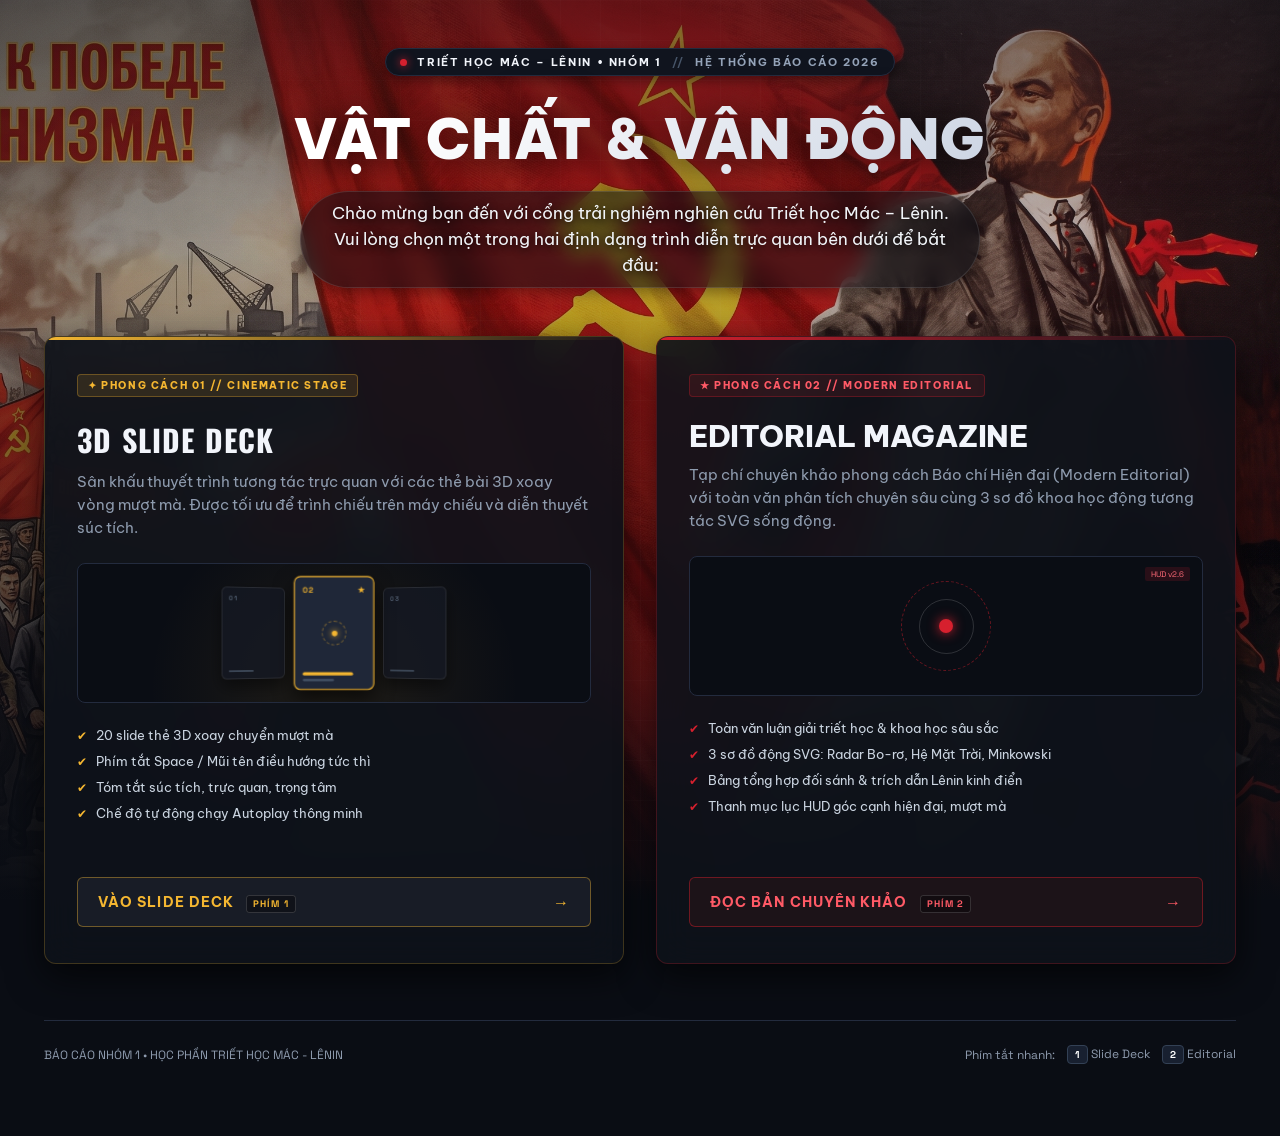
==== commit 386c351d: "feat: adopt Modern Editorial theme, fix mobile responsiveness and diagram interactivity" ====
--- a/index.html
+++ b/index.html
@@ -8,7 +8,7 @@
   <meta name="theme-color" content="#0A0D14">
   <title>VẬT CHẤT &amp; VẬN ĐỘNG — CHỌN PHƯƠNG THỨC TRẢI NGHIỆM (NHÓM 1)</title>
   <meta name="description"
-    content="Cổng chọn phương thức trải nghiệm bài báo cáo Triết học Mác - Lênin Nhóm 1: 3D Slide Deck sân khấu tương tác hoặc Tạp chí chuyên khảo Persona 5.">
+    content="Cổng chọn phương thức trải nghiệm bài báo cáo Triết học Mác - Lênin Nhóm 1: 3D Slide Deck sân khấu tương tác hoặc Tạp chí chuyên khảo Modern Editorial.">
   <link rel="preconnect" href="https://fonts.googleapis.com">
   <link rel="preconnect" href="https://fonts.gstatic.com" crossorigin>
   <link
@@ -44,6 +44,12 @@
       font-family: var(--font-body);
       overflow-x: hidden;
       -webkit-font-smoothing: antialiased;
+      animation: hubEntryFade 0.4s ease-out;
+    }
+
+    @keyframes hubEntryFade {
+      from { opacity: 0; }
+      to { opacity: 1; }
     }
 
     /* Hero Background Image (Lenin Poster) */
@@ -124,6 +130,12 @@
       display: flex;
       flex-direction: column;
       justify-content: space-between;
+      transition: opacity 0.36s cubic-bezier(0.16, 1, 0.3, 1), transform 0.36s cubic-bezier(0.16, 1, 0.3, 1);
+    }
+
+    .hub-wrap.is-leaving {
+      opacity: 0;
+      transform: scale(0.975);
     }
 
     /* Header Section */
@@ -165,8 +177,10 @@
     .hub-title {
       font-size: clamp(34px, 5.5vw, 56px);
       font-weight: 900;
-      letter-spacing: -0.02em;
-      line-height: 1.1;
+      letter-spacing: 0.01em;
+      line-height: 1.28;
+      padding-top: 0.12em;
+      padding-bottom: 0.04em;
       text-transform: uppercase;
       background: linear-gradient(135deg, #FFFFFF 30%, #B8C4D8 100%);
       -webkit-background-clip: text;
@@ -330,49 +344,163 @@
       justify-content: center;
       position: relative;
       overflow: hidden;
+      perspective: 750px;
+    }
+
+    .card-deck .mockup-preview {
+      background: radial-gradient(circle at 50% 90%, rgba(245, 183, 49, 0.09) 0%, transparent 65%), #0A0D14;
     }
 
     /* Deck Mockup Animation (Floating 3D Stack) */
     .mini-deck {
       display: flex;
       align-items: center;
-      gap: 12px;
-      transform: perspective(600px) rotateY(-12deg);
-      transition: transform 0.4s ease;
+      gap: 10px;
+      transform-style: preserve-3d;
+      animation: deckFloat 4.2s ease-in-out infinite alternate;
+      transition: transform 0.4s cubic-bezier(0.16, 1, 0.3, 1);
     }
 
     .card-deck:hover .mini-deck {
-      transform: perspective(600px) rotateY(0deg) scale(1.05);
+      animation-play-state: paused;
+      transform: translateY(-2px) rotateY(0deg) scale(1.05);
+    }
+
+    @keyframes deckFloat {
+      0% {
+        transform: translateY(-5px) rotateY(-10deg) rotateX(4deg);
+      }
+      50% {
+        transform: translateY(3px) rotateY(-2deg) rotateX(-2deg);
+      }
+      100% {
+        transform: translateY(-4px) rotateY(8deg) rotateX(4deg);
+      }
     }
 
     .mini-slide {
       width: 72px;
-      height: 100px;
-      border-radius: 4px;
-      background: #181C24;
-      border: 1px solid #334155;
-      box-shadow: 0 6px 14px rgba(0, 0, 0, 0.6);
+      height: 102px;
+      border-radius: 6px;
+      background: #141822;
+      border: 1px solid rgba(255, 255, 255, 0.12);
+      box-shadow: 0 8px 18px rgba(0, 0, 0, 0.65);
       display: flex;
       flex-direction: column;
-      justify-content: flex-end;
-      padding: 6px;
+      justify-content: space-between;
+      padding: 7px;
       position: relative;
-      transition: transform 0.3s ease;
+      transform-style: preserve-3d;
+      transition: all 0.35s cubic-bezier(0.16, 1, 0.3, 1);
+      overflow: hidden;
+    }
+
+    .mini-slide.slide-prev {
+      transform: translateZ(-16px) rotateY(20deg) scale(0.92);
+      opacity: 0.75;
+    }
+
+    .mini-slide.slide-next {
+      transform: translateZ(-16px) rotateY(-20deg) scale(0.92);
+      opacity: 0.75;
+    }
+
+    .card-deck:hover .mini-slide.slide-prev {
+      transform: translateX(-6px) translateZ(-8px) rotateY(15deg) scale(0.95);
+      opacity: 0.9;
+    }
+
+    .card-deck:hover .mini-slide.slide-next {
+      transform: translateX(6px) translateZ(-8px) rotateY(-15deg) scale(0.95);
+      opacity: 0.9;
     }
 
     .mini-slide.active {
-      background: #232B3E;
+      background: #1F2738;
       border-color: var(--amber);
-      box-shadow: 0 0 16px var(--amber-glow);
-      transform: translateZ(15px);
+      transform: translateZ(26px) scale(1.08);
+      animation: activeGlowPulse 2.8s ease-in-out infinite alternate;
+    }
+
+    .card-deck:hover .mini-slide.active {
+      transform: translateZ(36px) scale(1.14);
+      box-shadow: 0 14px 34px rgba(0, 0, 0, 0.88), 0 0 28px var(--amber-glow);
+    }
+
+    @keyframes activeGlowPulse {
+      0% {
+        box-shadow: 0 8px 20px rgba(0, 0, 0, 0.75), 0 0 12px rgba(245, 183, 49, 0.25);
+        border-color: rgba(245, 183, 49, 0.6);
+      }
+      100% {
+        box-shadow: 0 12px 28px rgba(0, 0, 0, 0.85), 0 0 22px rgba(245, 183, 49, 0.5);
+        border-color: var(--amber);
+      }
+    }
+
+    .mini-slide.active::after {
+      content: '';
+      position: absolute;
+      inset: 0;
+      background: linear-gradient(115deg, transparent 20%, rgba(255, 255, 255, 0.16) 50%, transparent 80%);
+      transform: translateX(-100%);
+      animation: slideShimmer 3.2s ease-in-out infinite;
+      pointer-events: none;
+    }
+
+    @keyframes slideShimmer {
+      0%, 40% { transform: translateX(-100%); }
+      70%, 100% { transform: translateX(100%); }
+    }
+
+    .mini-slide-top {
+      display: flex;
+      align-items: center;
+      justify-content: space-between;
+      font-size: 7px;
+      font-family: var(--font-mono);
+      font-weight: 700;
+      color: #64748B;
+      letter-spacing: 0.08em;
+    }
+
+    .mini-slide.active .mini-slide-top {
+      color: var(--amber);
+    }
+
+    .mini-orbit-icon {
+      width: 22px;
+      height: 22px;
+      margin: auto;
+      border: 1px dashed rgba(245, 183, 49, 0.4);
+      border-radius: 50%;
+      position: relative;
+      display: flex;
+      align-items: center;
+      justify-content: center;
+      animation: orbitSpin 10s linear infinite;
+    }
+
+    .mini-orbit-icon::after {
+      content: '';
+      width: 5px;
+      height: 5px;
+      background: var(--amber);
+      border-radius: 50%;
+      box-shadow: 0 0 6px var(--amber);
+    }
+
+    @keyframes orbitSpin {
+      from { transform: rotate(0deg); }
+      to { transform: rotate(360deg); }
     }
 
     .mini-bar {
-      height: 4px;
+      height: 3.5px;
       background: var(--amber);
       border-radius: 2px;
       width: 80%;
-      margin-bottom: 4px;
+      margin-bottom: 3px;
     }
 
     .mini-line {
@@ -551,10 +679,48 @@
         align-items: flex-start;
       }
     }
+
+    /* Themed Page Transition Curtain */
+    .portal-curtain {
+      position: fixed;
+      inset: 0;
+      z-index: 99999;
+      pointer-events: none;
+      opacity: 0;
+      transition: opacity 0.38s cubic-bezier(0.16, 1, 0.3, 1), transform 0.38s ease-out;
+      will-change: opacity, transform;
+    }
+
+    /* Amber lens transition for 3D Slide Deck */
+    .portal-curtain.theme-amber {
+      background:
+        radial-gradient(ellipse at 35% 50%, rgba(245, 183, 49, 0.32) 0%, rgba(10, 13, 20, 0.92) 55%, #0A0D14 100%),
+        #0A0D14;
+    }
+
+    /* Crimson slash transition for Persona 5 Editorial */
+    .portal-curtain.theme-red {
+      background:
+        radial-gradient(ellipse at 65% 50%, rgba(214, 32, 46, 0.38) 0%, rgba(10, 13, 20, 0.92) 55%, #0A0D14 100%),
+        #0A0D14;
+    }
+
+    .portal-curtain.is-active {
+      pointer-events: auto;
+      opacity: 1;
+    }
+
+    .portal-card.is-selected {
+      transform: scale(1.025) translateY(-6px) !important;
+      filter: brightness(1.15);
+      z-index: 30;
+    }
   </style>
 </head>
 
 <body>
+  <!-- Themed Page Transition Curtain -->
+  <div class="portal-curtain" id="portal-curtain" aria-hidden="true"></div>
   <!-- Hero Background Image (Lenin Poster) -->
   <div class="hub-backdrop" aria-hidden="true">
     <img src="assets/images/Gemini_Generated_Image_t4rte8t4rte8t4rt.png" alt="Minh họa Lênin và ngọn cờ" class="hub-bg-img">
@@ -598,14 +764,20 @@
           <!-- Animated Mini-Preview -->
           <div class="mockup-preview" aria-hidden="true">
             <div class="mini-deck">
-              <div class="mini-slide">
+              <div class="mini-slide slide-prev">
+                <div class="mini-slide-top"><span>01</span></div>
                 <div class="mini-line"></div>
               </div>
               <div class="mini-slide active">
-                <div class="mini-bar"></div>
-                <div class="mini-line"></div>
+                <div class="mini-slide-top"><span>02</span><span>★</span></div>
+                <div class="mini-orbit-icon"></div>
+                <div>
+                  <div class="mini-bar"></div>
+                  <div class="mini-line"></div>
+                </div>
               </div>
-              <div class="mini-slide">
+              <div class="mini-slide slide-next">
+                <div class="mini-slide-top"><span>03</span></div>
                 <div class="mini-line"></div>
               </div>
             </div>
@@ -638,14 +810,14 @@
       </a>
 
       <!-- CARD 2: EDITORIAL MAGAZINE (editorial.html) -->
-      <a href="editorial.html" class="portal-card card-editorial" id="card-editorial" aria-label="Truy cập phiên bản Tạp chí Chuyên khảo Persona 5">
+      <a href="editorial.html" class="portal-card card-editorial" id="card-editorial" aria-label="Truy cập phiên bản Tạp chí Chuyên khảo Modern Editorial">
         <div class="card-top">
           <div class="format-pill">
-            <span>★ PHONG CÁCH 02 // PERSONA 5 EDITORIAL</span>
+            <span>★ PHONG CÁCH 02 // MODERN EDITORIAL</span>
           </div>
           <h2 class="card-name">EDITORIAL MAGAZINE</h2>
           <p class="card-desc">
-            Tạp chí chuyên khảo phong cách Persona 5 với toàn văn phân tích chuyên sâu cùng 3 sơ đồ khoa học động tương tác SVG sống động.
+            Tạp chí chuyên khảo phong cách Báo chí Hiện đại (Modern Editorial) với toàn văn phân tích chuyên sâu cùng 3 sơ đồ khoa học động tương tác SVG sống động.
           </p>
 
           <!-- Animated Mini-Preview -->
@@ -673,7 +845,7 @@
             </li>
             <li>
               <span class="feature-icon">✔</span>
-              <span>Thanh mục lục HUD góc cạnh Persona 5 mượt mà</span>
+              <span>Thanh mục lục HUD góc cạnh hiện đại, mượt mà</span>
             </li>
           </ul>
         </div>
@@ -701,14 +873,63 @@
   </div>
 
   <script>
+    // Themed Cinematic Page Transitions
+    let isNavigating = false;
+    const curtain = document.getElementById('portal-curtain');
+    const hubWrap = document.querySelector('.hub-wrap');
+    const cardDeck = document.getElementById('card-slide-deck');
+    const cardEditorial = document.getElementById('card-editorial');
+
+    function startTransition(url, theme, cardElem) {
+      if (isNavigating) return;
+      isNavigating = true;
+
+      if (cardElem) cardElem.classList.add('is-selected');
+      if (curtain) {
+        curtain.className = 'portal-curtain ' + theme + ' is-active';
+      }
+      if (hubWrap) {
+        hubWrap.classList.add('is-leaving');
+      }
+
+      setTimeout(() => {
+        window.location.href = url;
+      }, 380);
+    }
+
+    if (cardDeck) {
+      cardDeck.addEventListener('click', (e) => {
+        e.preventDefault();
+        startTransition(cardDeck.getAttribute('href'), 'theme-amber', cardDeck);
+      });
+    }
+
+    if (cardEditorial) {
+      cardEditorial.addEventListener('click', (e) => {
+        e.preventDefault();
+        startTransition(cardEditorial.getAttribute('href'), 'theme-red', cardEditorial);
+      });
+    }
+
     // Keyboard Hotkey Navigation (1 -> Slide Deck, 2 -> Editorial)
     window.addEventListener('keydown', (e) => {
       // Don't trigger if user is in an input field
       if (['INPUT', 'TEXTAREA'].includes(document.activeElement.tagName)) return;
       if (e.key === '1' || e.key.toLowerCase() === 's') {
-        window.location.href = 'deck.html';
+        if (cardDeck) startTransition(cardDeck.getAttribute('href'), 'theme-amber', cardDeck);
       } else if (e.key === '2' || e.key.toLowerCase() === 'e') {
-        window.location.href = 'editorial.html';
+        if (cardEditorial) startTransition(cardEditorial.getAttribute('href'), 'theme-red', cardEditorial);
+      }
+    });
+
+    // Handle bfcache (browser back button returns)
+    window.addEventListener('pageshow', (e) => {
+      if (e.persisted) {
+        isNavigating = false;
+        if (curtain) curtain.className = 'portal-curtain';
+        if (hubWrap) hubWrap.classList.remove('is-leaving');
+        if (cardDeck) cardDeck.classList.remove('is-selected');
+        if (cardEditorial) cardEditorial.classList.remove('is-selected');
       }
     });
 
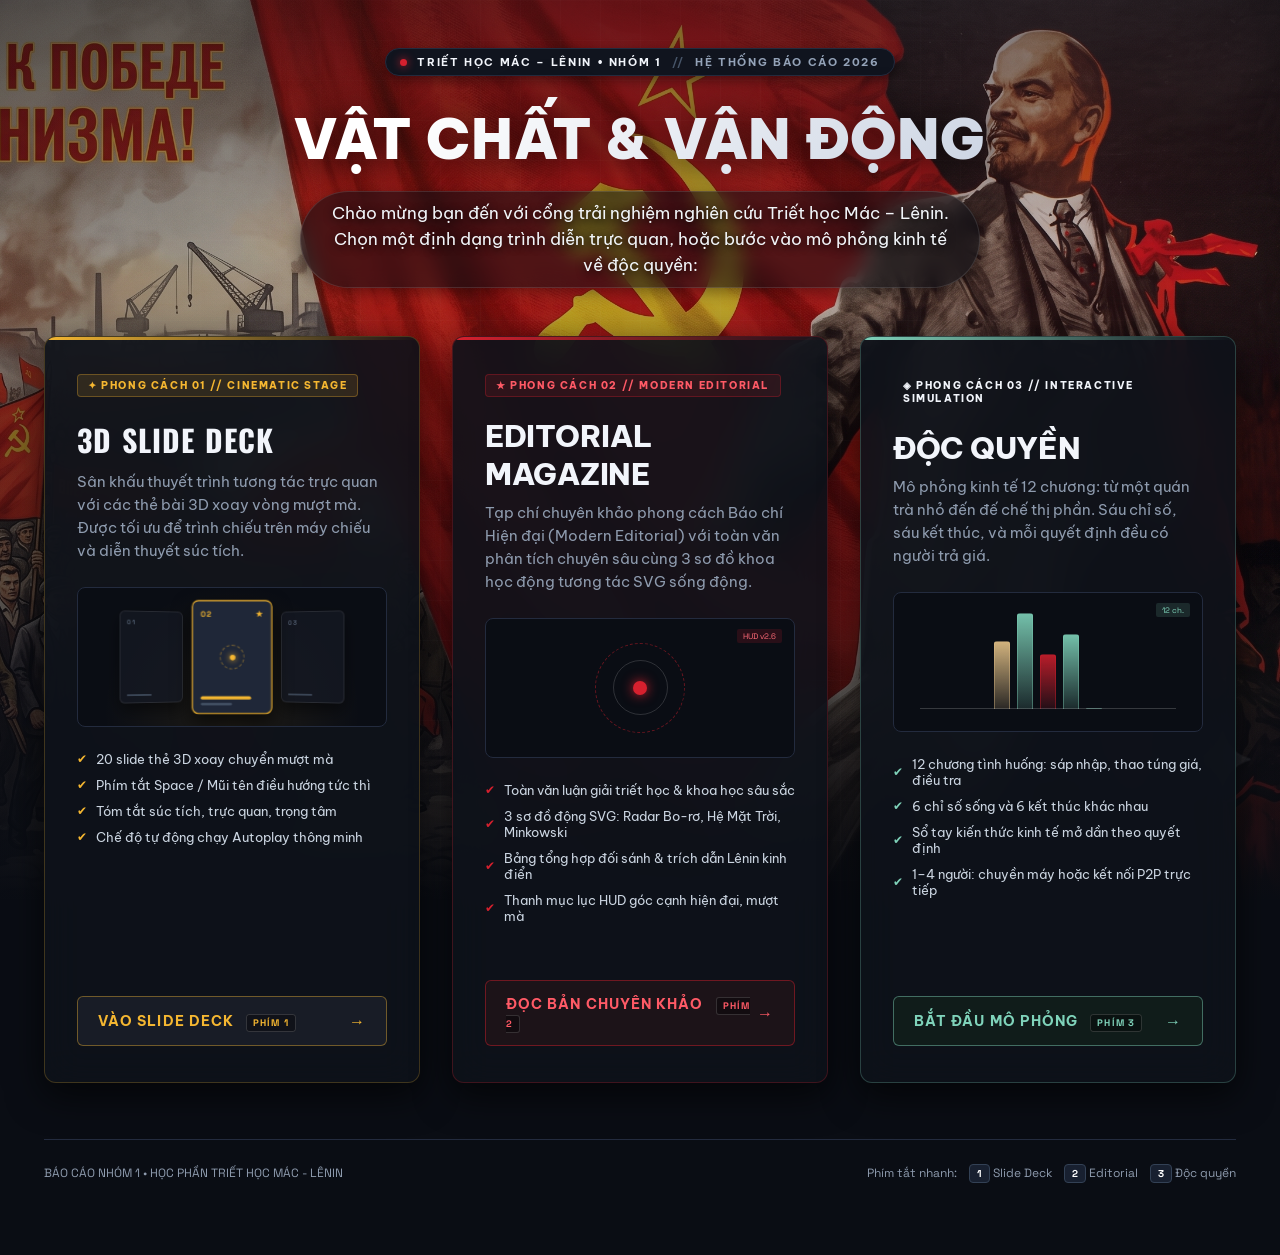
==== commit fd326321: "feat: add docquyen game, portal card, memory notes and README update" ====
--- a/index.html
+++ b/index.html
@@ -25,6 +25,8 @@
       --amber-glow: rgba(245, 183, 49, 0.28);
       --red: #D6202E;
       --red-glow: rgba(214, 32, 46, 0.32);
+      --jade: #7FD3BA;
+      --jade-glow: rgba(127, 211, 186, 0.28);
       --font-body: 'Be Vietnam Pro', -apple-system, BlinkMacSystemFont, sans-serif;
       --font-mono: 'Space Grotesk', monospace;
       --font-display: 'Oswald', sans-serif;
@@ -282,6 +284,25 @@
       height: 4px;
     }
 
+    /* Card 3: Monopoly Game (Jade Theme) */
+    .card-game {
+      border-color: rgba(127, 211, 186, 0.25);
+    }
+
+    .card-game::before {
+      background: linear-gradient(90deg, var(--jade), transparent);
+    }
+
+    .card-game:hover {
+      transform: translateY(-8px);
+      border-color: var(--jade);
+      box-shadow: 0 18px 45px rgba(127, 211, 186, 0.18), 0 0 0 1px var(--jade);
+    }
+
+    .card-game:hover::before {
+      height: 4px;
+    }
+
     /* Card Upper Content */
     .card-top {
       margin-bottom: 28px;
@@ -556,6 +577,47 @@
       to { transform: rotate(360deg); }
     }
 
+    /* Game Mockup Animation (bar chart + stat pips) */
+    .mini-game-canvas {
+      width: 100%;
+      height: 100%;
+      display: flex;
+      align-items: flex-end;
+      justify-content: center;
+      gap: 7px;
+      padding: 0 26px 22px;
+      position: relative;
+    }
+
+    .mini-bar-col {
+      width: 16px;
+      border-radius: 3px 3px 0 0;
+      background: linear-gradient(180deg, rgba(127, 211, 186, 0.9), rgba(127, 211, 186, 0.15));
+      border: 1px solid rgba(127, 211, 186, 0.4);
+      border-bottom: none;
+      animation: barPulse 3.2s ease-in-out infinite alternate;
+    }
+
+    .mini-bar-col:nth-child(1) { height: 36%; animation-delay: 0s; }
+    .mini-bar-col:nth-child(2) { height: 58%; animation-delay: 0.2s; background: linear-gradient(180deg, rgba(231, 196, 137, 0.9), rgba(231, 196, 137, 0.15)); border-color: rgba(231, 196, 137, 0.4); }
+    .mini-bar-col:nth-child(3) { height: 82%; animation-delay: 0.4s; }
+    .mini-bar-col:nth-child(4) { height: 47%; animation-delay: 0.6s; background: linear-gradient(180deg, rgba(214, 32, 46, 0.85), rgba(214, 32, 46, 0.12)); border-color: rgba(214, 32, 46, 0.4); }
+    .mini-bar-col:nth-child(5) { height: 64%; animation-delay: 0.8s; }
+
+    @keyframes barPulse {
+      from { transform: scaleY(0.94); }
+      to { transform: scaleY(1); }
+    }
+
+    .mini-game-axis {
+      position: absolute;
+      bottom: 22px;
+      left: 26px;
+      right: 26px;
+      height: 1px;
+      background: rgba(255, 255, 255, 0.18);
+    }
+
     /* Feature Specs List */
     .feature-list {
       list-style: none;
@@ -579,6 +641,7 @@
 
     .card-deck .feature-icon { color: var(--amber); }
     .card-editorial .feature-icon { color: var(--red); }
+    .card-game .feature-icon { color: var(--jade); }
 
     /* Action CTA Button */
     .cta-button {
@@ -619,6 +682,18 @@
       box-shadow: 0 0 20px var(--red-glow);
     }
 
+    .card-game .cta-button {
+      background: #101C1A;
+      color: var(--jade);
+      border: 1px solid rgba(127, 211, 186, 0.45);
+    }
+
+    .card-game:hover .cta-button {
+      background: var(--jade);
+      color: #04120E;
+      box-shadow: 0 0 20px var(--jade-glow);
+    }
+
     .cta-arrow {
       font-size: 16px;
       transition: transform 0.2s ease;
@@ -708,6 +783,13 @@
     .portal-curtain.is-active {
       pointer-events: auto;
       opacity: 1;
+    }
+
+    /* Jade sweep transition for the Monopoly simulation */
+    .portal-curtain.theme-jade {
+      background:
+        radial-gradient(ellipse at 50% 60%, rgba(127, 211, 186, 0.32) 0%, rgba(10, 13, 20, 0.92) 55%, #0A0D14 100%),
+        #0A0D14;
     }
 
     .portal-card.is-selected {
@@ -743,11 +825,11 @@
       </div>
       <h1 class="hub-title">VẬT CHẤT &amp; VẬN ĐỘNG</h1>
       <p class="hub-subtitle">
-        Chào mừng bạn đến với cổng trải nghiệm nghiên cứu Triết học Mác – Lênin. Vui lòng chọn một trong hai định dạng trình diễn trực quan bên dưới để bắt đầu:
+        Chào mừng bạn đến với cổng trải nghiệm nghiên cứu Triết học Mác – Lênin. Chọn một định dạng trình diễn trực quan, hoặc bước vào mô phỏng kinh tế về độc quyền:
       </p>
     </header>
 
-    <!-- 2 Portal Cards Grid -->
+    <!-- 3 Portal Cards Grid -->
     <main class="portal-grid" role="region" aria-label="Lựa chọn phiên bản báo cáo">
       
       <!-- CARD 1: 3D SLIDE DECK (deck.html) -->
@@ -856,6 +938,56 @@
         </div>
       </a>
 
+      <!-- CARD 3: MONOPOLY SIMULATION (docquyen.html) -->
+      <a href="docquyen.html" class="portal-card card-game" id="card-monopoly" aria-label="Chơi mô phỏng kinh tế Độc quyền">
+        <div class="card-top">
+          <div class="format-pill">
+            <span>◈ PHONG CÁCH 03 // INTERACTIVE SIMULATION</span>
+          </div>
+          <h2 class="card-name">ĐỘC QUYỀN</h2>
+          <p class="card-desc">
+            Mô phỏng kinh tế 12 chương: từ một quán trà nhỏ đến đế chế thị phần. Sáu chỉ số, sáu kết thúc, và mỗi quyết định đều có người trả giá.
+          </p>
+
+          <!-- Animated Mini-Preview -->
+          <div class="mockup-preview" aria-hidden="true">
+            <div class="mini-game-canvas">
+              <div class="mini-game-axis"></div>
+              <div class="mini-bar-col"></div>
+              <div class="mini-bar-col"></div>
+              <div class="mini-bar-col"></div>
+              <div class="mini-bar-col"></div>
+              <div class="mini-bar-col"></div>
+              <span class="mini-corner-tag" style="color:#7FD3BA;background:rgba(127,211,186,.14)">12 ch.</span>
+            </div>
+          </div>
+
+          <ul class="feature-list">
+            <li>
+              <span class="feature-icon">✔</span>
+              <span>12 chương tình huống: sáp nhập, thao túng giá, điều tra</span>
+            </li>
+            <li>
+              <span class="feature-icon">✔</span>
+              <span>6 chỉ số sống và 6 kết thúc khác nhau</span>
+            </li>
+            <li>
+              <span class="feature-icon">✔</span>
+              <span>Sổ tay kiến thức kinh tế mở dần theo quyết định</span>
+            </li>
+            <li>
+              <span class="feature-icon">✔</span>
+              <span>1–4 người: chuyền máy hoặc kết nối P2P trực tiếp</span>
+            </li>
+          </ul>
+        </div>
+
+        <div class="cta-button">
+          <span>BẮT ĐẦU MÔ PHỎNG <span class="hotkey-tag">PHÍM 3</span></span>
+          <span class="cta-arrow">→</span>
+        </div>
+      </a>
+
     </main>
 
 
@@ -868,6 +1000,7 @@
         <span>Phím tắt nhanh:</span>
         <span><span class="key-badge">1</span> Slide Deck</span>
         <span><span class="key-badge">2</span> Editorial</span>
+        <span><span class="key-badge">3</span> Độc quyền</span>
       </div>
     </footer>
   </div>
@@ -879,6 +1012,7 @@
     const hubWrap = document.querySelector('.hub-wrap');
     const cardDeck = document.getElementById('card-slide-deck');
     const cardEditorial = document.getElementById('card-editorial');
+    const cardGame = document.getElementById('card-monopoly');
 
     function startTransition(url, theme, cardElem) {
       if (isNavigating) return;
@@ -911,7 +1045,14 @@
       });
     }
 
-    // Keyboard Hotkey Navigation (1 -> Slide Deck, 2 -> Editorial)
+    if (cardGame) {
+      cardGame.addEventListener('click', (e) => {
+        e.preventDefault();
+        startTransition(cardGame.getAttribute('href'), 'theme-jade', cardGame);
+      });
+    }
+
+    // Keyboard Hotkey Navigation (1 -> Slide Deck, 2 -> Editorial, 3 -> Game)
     window.addEventListener('keydown', (e) => {
       // Don't trigger if user is in an input field
       if (['INPUT', 'TEXTAREA'].includes(document.activeElement.tagName)) return;
@@ -919,6 +1060,8 @@
         if (cardDeck) startTransition(cardDeck.getAttribute('href'), 'theme-amber', cardDeck);
       } else if (e.key === '2' || e.key.toLowerCase() === 'e') {
         if (cardEditorial) startTransition(cardEditorial.getAttribute('href'), 'theme-red', cardEditorial);
+      } else if (e.key === '3' || e.key.toLowerCase() === 'g') {
+        if (cardGame) startTransition(cardGame.getAttribute('href'), 'theme-jade', cardGame);
       }
     });
 
@@ -930,6 +1073,7 @@
         if (hubWrap) hubWrap.classList.remove('is-leaving');
         if (cardDeck) cardDeck.classList.remove('is-selected');
         if (cardEditorial) cardEditorial.classList.remove('is-selected');
+        if (cardGame) cardGame.classList.remove('is-selected');
       }
     });
 
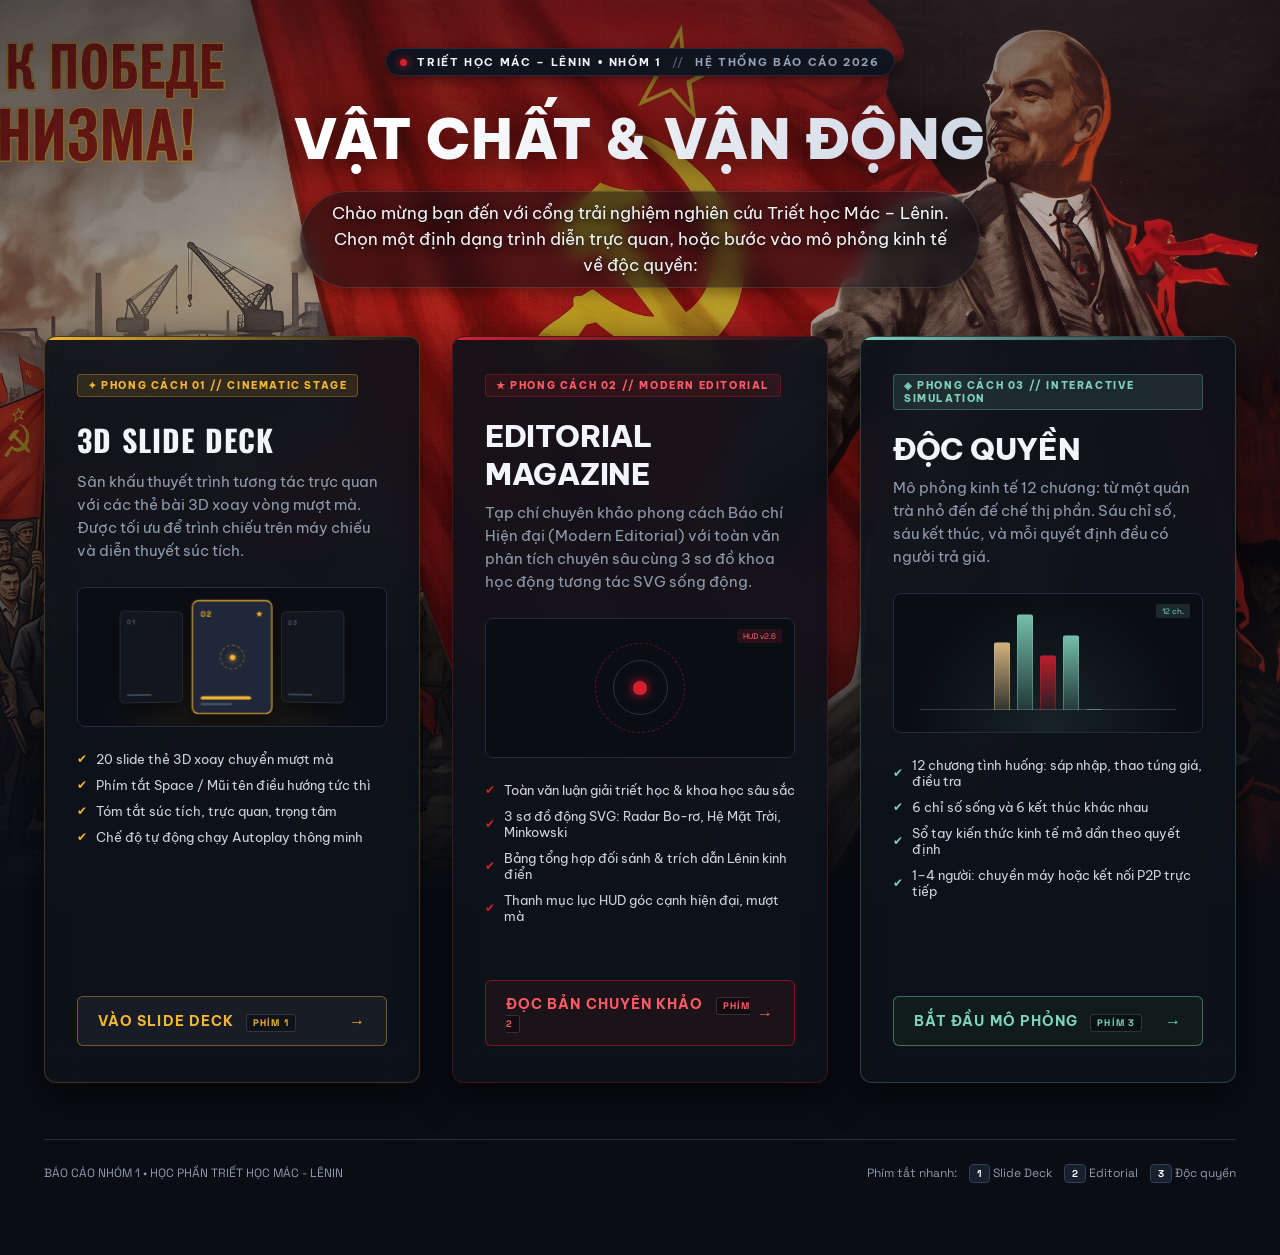
==== commit 2f85578d: "feat(game): add endings gallery modal, interactive progress strip, and polish typography and hub car" ====
--- a/index.html
+++ b/index.html
@@ -7,6 +7,7 @@
   <meta name="color-scheme" content="dark">
   <meta name="theme-color" content="#0A0D14">
   <title>VẬT CHẤT &amp; VẬN ĐỘNG — CHỌN PHƯƠNG THỨC TRẢI NGHIỆM (NHÓM 1)</title>
+  <link rel="icon" href="data:image/svg+xml,<svg xmlns=%22http://www.w3.org/2000/svg%22 viewBox=%220 0 100 100%22><text y=%22.9em%22 font-size=%2280%22>☭</text></svg>">
   <meta name="description"
     content="Cổng chọn phương thức trải nghiệm bài báo cáo Triết học Mác - Lênin Nhóm 1: 3D Slide Deck sân khấu tương tác hoặc Tạp chí chuyên khảo Modern Editorial.">
   <link rel="preconnect" href="https://fonts.googleapis.com">
@@ -333,6 +334,12 @@
       border: 1px solid rgba(214, 32, 46, 0.3);
     }
 
+    .card-game .format-pill {
+      background: rgba(127, 211, 186, 0.12);
+      color: var(--jade);
+      border: 1px solid rgba(127, 211, 186, 0.3);
+    }
+
     .card-name {
       font-size: clamp(24px, 2.5vw, 30px);
       font-weight: 800;
@@ -370,6 +377,10 @@
 
     .card-deck .mockup-preview {
       background: radial-gradient(circle at 50% 90%, rgba(245, 183, 49, 0.09) 0%, transparent 65%), #0A0D14;
+    }
+
+    .card-game .mockup-preview {
+      background: radial-gradient(circle at 50% 95%, rgba(127, 211, 186, 0.11) 0%, transparent 68%), #0A0D14;
     }
 
     /* Deck Mockup Animation (Floating 3D Stack) */
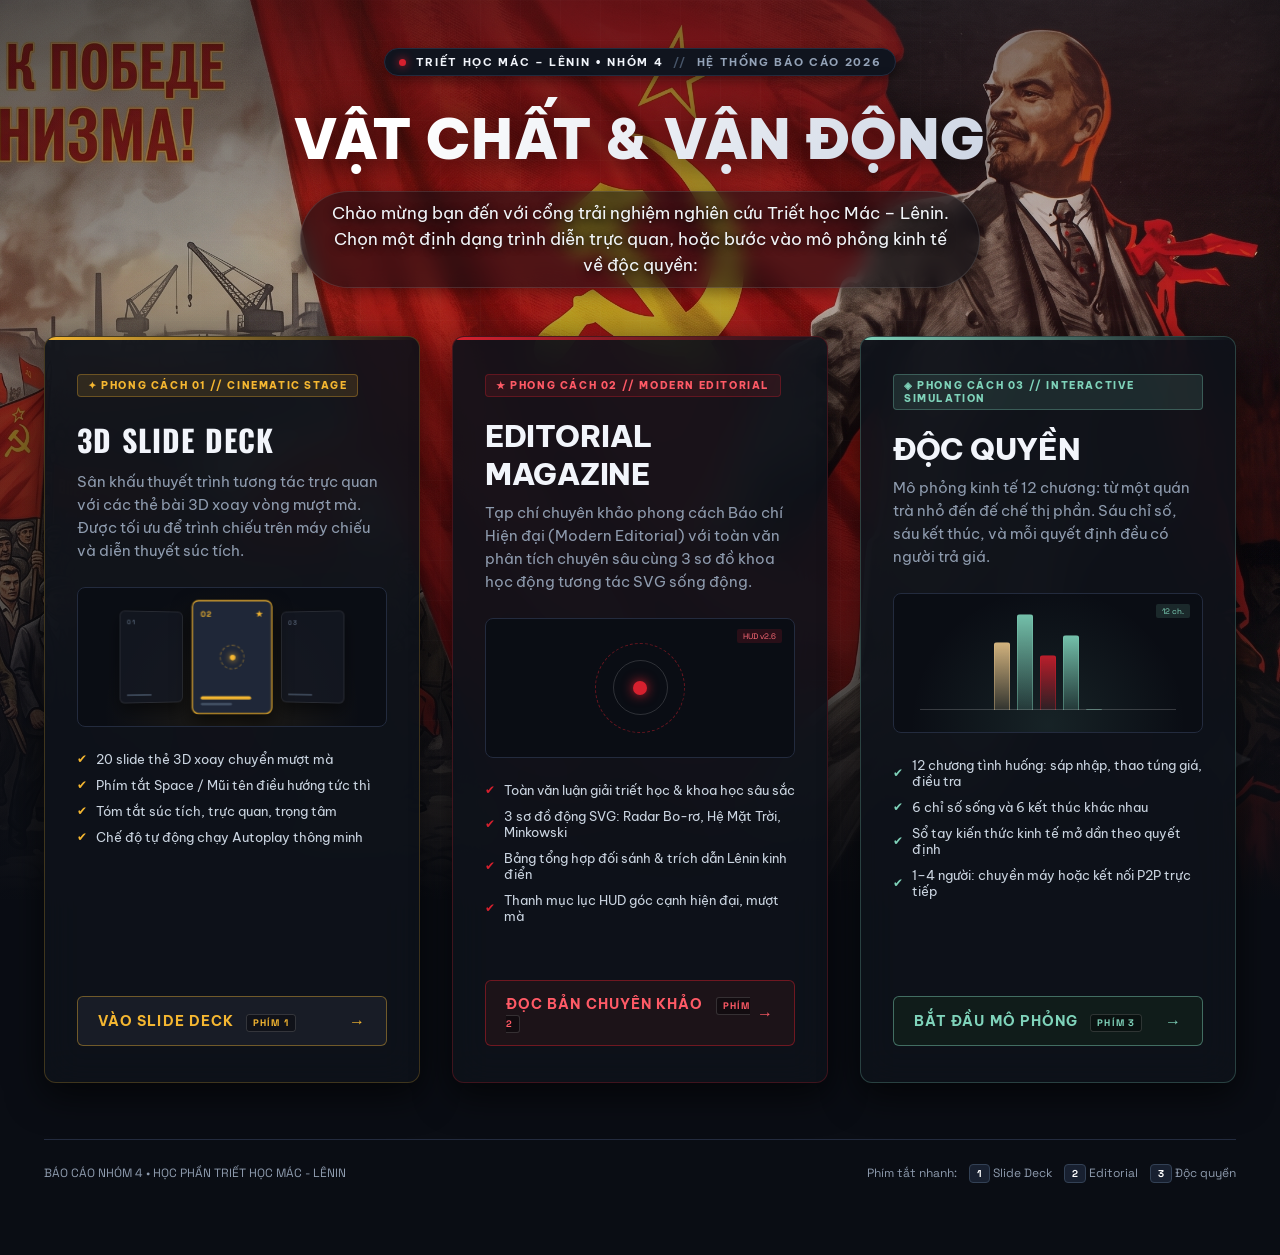
==== commit 83e650a6: "chore(hub): update team attribution to Nhóm 4 and sync hub.html" ====
--- a/index.html
+++ b/index.html
@@ -6,10 +6,11 @@
   <meta name="viewport" content="width=device-width, initial-scale=1, viewport-fit=cover">
   <meta name="color-scheme" content="dark">
   <meta name="theme-color" content="#0A0D14">
-  <title>VẬT CHẤT &amp; VẬN ĐỘNG — CHỌN PHƯƠNG THỨC TRẢI NGHIỆM (NHÓM 1)</title>
-  <link rel="icon" href="data:image/svg+xml,<svg xmlns=%22http://www.w3.org/2000/svg%22 viewBox=%220 0 100 100%22><text y=%22.9em%22 font-size=%2280%22>☭</text></svg>">
+  <title>VẬT CHẤT &amp; VẬN ĐỘNG — CHỌN PHƯƠNG THỨC TRẢI NGHIỆM (NHÓM 4)</title>
+  <link rel="icon"
+    href="data:image/svg+xml,<svg xmlns=%22http://www.w3.org/2000/svg%22 viewBox=%220 0 100 100%22><text y=%22.9em%22 font-size=%2280%22>☭</text></svg>">
   <meta name="description"
-    content="Cổng chọn phương thức trải nghiệm bài báo cáo Triết học Mác - Lênin Nhóm 1: 3D Slide Deck sân khấu tương tác hoặc Tạp chí chuyên khảo Modern Editorial.">
+    content="Cổng chọn phương thức trải nghiệm bài báo cáo Triết học Mác - Lênin Nhóm 4: 3D Slide Deck sân khấu tương tác hoặc Tạp chí chuyên khảo Modern Editorial.">
   <link rel="preconnect" href="https://fonts.googleapis.com">
   <link rel="preconnect" href="https://fonts.gstatic.com" crossorigin>
   <link
@@ -51,8 +52,13 @@
     }
 
     @keyframes hubEntryFade {
-      from { opacity: 0; }
-      to { opacity: 1; }
+      from {
+        opacity: 0;
+      }
+
+      to {
+        opacity: 1;
+      }
     }
 
     /* Hero Background Image (Lenin Poster) */
@@ -173,8 +179,17 @@
     }
 
     @keyframes pulseDot {
-      0%, 100% { transform: scale(1); opacity: 1; }
-      50% { transform: scale(1.3); opacity: 0.7; }
+
+      0%,
+      100% {
+        transform: scale(1);
+        opacity: 1;
+      }
+
+      50% {
+        transform: scale(1.3);
+        opacity: 0.7;
+      }
     }
 
     .hub-title {
@@ -402,9 +417,11 @@
       0% {
         transform: translateY(-5px) rotateY(-10deg) rotateX(4deg);
       }
+
       50% {
         transform: translateY(3px) rotateY(-2deg) rotateX(-2deg);
       }
+
       100% {
         transform: translateY(-4px) rotateY(8deg) rotateX(4deg);
       }
@@ -464,6 +481,7 @@
         box-shadow: 0 8px 20px rgba(0, 0, 0, 0.75), 0 0 12px rgba(245, 183, 49, 0.25);
         border-color: rgba(245, 183, 49, 0.6);
       }
+
       100% {
         box-shadow: 0 12px 28px rgba(0, 0, 0, 0.85), 0 0 22px rgba(245, 183, 49, 0.5);
         border-color: var(--amber);
@@ -481,8 +499,16 @@
     }
 
     @keyframes slideShimmer {
-      0%, 40% { transform: translateX(-100%); }
-      70%, 100% { transform: translateX(100%); }
+
+      0%,
+      40% {
+        transform: translateX(-100%);
+      }
+
+      70%,
+      100% {
+        transform: translateX(100%);
+      }
     }
 
     .mini-slide-top {
@@ -523,8 +549,13 @@
     }
 
     @keyframes orbitSpin {
-      from { transform: rotate(0deg); }
-      to { transform: rotate(360deg); }
+      from {
+        transform: rotate(0deg);
+      }
+
+      to {
+        transform: rotate(360deg);
+      }
     }
 
     .mini-bar {
@@ -559,8 +590,17 @@
       animation: spinRadar 16s linear infinite;
     }
 
-    .ring-1 { width: 90px; height: 90px; }
-    .ring-2 { width: 55px; height: 55px; border-style: solid; border-color: rgba(255, 255, 255, 0.15); }
+    .ring-1 {
+      width: 90px;
+      height: 90px;
+    }
+
+    .ring-2 {
+      width: 55px;
+      height: 55px;
+      border-style: solid;
+      border-color: rgba(255, 255, 255, 0.15);
+    }
 
     .mini-core {
       width: 14px;
@@ -584,8 +624,13 @@
     }
 
     @keyframes spinRadar {
-      from { transform: rotate(0deg); }
-      to { transform: rotate(360deg); }
+      from {
+        transform: rotate(0deg);
+      }
+
+      to {
+        transform: rotate(360deg);
+      }
     }
 
     /* Game Mockup Animation (bar chart + stat pips) */
@@ -609,15 +654,43 @@
       animation: barPulse 3.2s ease-in-out infinite alternate;
     }
 
-    .mini-bar-col:nth-child(1) { height: 36%; animation-delay: 0s; }
-    .mini-bar-col:nth-child(2) { height: 58%; animation-delay: 0.2s; background: linear-gradient(180deg, rgba(231, 196, 137, 0.9), rgba(231, 196, 137, 0.15)); border-color: rgba(231, 196, 137, 0.4); }
-    .mini-bar-col:nth-child(3) { height: 82%; animation-delay: 0.4s; }
-    .mini-bar-col:nth-child(4) { height: 47%; animation-delay: 0.6s; background: linear-gradient(180deg, rgba(214, 32, 46, 0.85), rgba(214, 32, 46, 0.12)); border-color: rgba(214, 32, 46, 0.4); }
-    .mini-bar-col:nth-child(5) { height: 64%; animation-delay: 0.8s; }
+    .mini-bar-col:nth-child(1) {
+      height: 36%;
+      animation-delay: 0s;
+    }
+
+    .mini-bar-col:nth-child(2) {
+      height: 58%;
+      animation-delay: 0.2s;
+      background: linear-gradient(180deg, rgba(231, 196, 137, 0.9), rgba(231, 196, 137, 0.15));
+      border-color: rgba(231, 196, 137, 0.4);
+    }
+
+    .mini-bar-col:nth-child(3) {
+      height: 82%;
+      animation-delay: 0.4s;
+    }
+
+    .mini-bar-col:nth-child(4) {
+      height: 47%;
+      animation-delay: 0.6s;
+      background: linear-gradient(180deg, rgba(214, 32, 46, 0.85), rgba(214, 32, 46, 0.12));
+      border-color: rgba(214, 32, 46, 0.4);
+    }
+
+    .mini-bar-col:nth-child(5) {
+      height: 64%;
+      animation-delay: 0.8s;
+    }
 
     @keyframes barPulse {
-      from { transform: scaleY(0.94); }
-      to { transform: scaleY(1); }
+      from {
+        transform: scaleY(0.94);
+      }
+
+      to {
+        transform: scaleY(1);
+      }
     }
 
     .mini-game-axis {
@@ -650,9 +723,17 @@
       font-size: 12px;
     }
 
-    .card-deck .feature-icon { color: var(--amber); }
-    .card-editorial .feature-icon { color: var(--red); }
-    .card-game .feature-icon { color: var(--jade); }
+    .card-deck .feature-icon {
+      color: var(--amber);
+    }
+
+    .card-editorial .feature-icon {
+      color: var(--red);
+    }
+
+    .card-game .feature-icon {
+      color: var(--jade);
+    }
 
     /* Action CTA Button */
     .cta-button {
@@ -760,6 +841,7 @@
       .portal-grid {
         grid-template-columns: 1fr;
       }
+
       .hub-footer {
         flex-direction: column;
         align-items: flex-start;
@@ -816,7 +898,8 @@
   <div class="portal-curtain" id="portal-curtain" aria-hidden="true"></div>
   <!-- Hero Background Image (Lenin Poster) -->
   <div class="hub-backdrop" aria-hidden="true">
-    <img src="assets/images/Gemini_Generated_Image_t4rte8t4rte8t4rt.png" alt="Minh họa Lênin và ngọn cờ" class="hub-bg-img">
+    <img src="assets/images/Gemini_Generated_Image_t4rte8t4rte8t4rt.png" alt="Minh họa Lênin và ngọn cờ"
+      class="hub-bg-img">
     <div class="hub-bg-vignette"></div>
   </div>
 
@@ -830,28 +913,31 @@
     <header class="hub-header">
       <div class="top-badge-row">
         <span class="badge-dot" aria-hidden="true"></span>
-        <span>TRIẾT HỌC MÁC – LÊNIN • NHÓM 1</span>
+        <span>TRIẾT HỌC MÁC – LÊNIN • NHÓM 4</span>
         <span style="color:#475569;">//</span>
         <span style="color:#94A3B8;">HỆ THỐNG BÁO CÁO 2026</span>
       </div>
       <h1 class="hub-title">VẬT CHẤT &amp; VẬN ĐỘNG</h1>
       <p class="hub-subtitle">
-        Chào mừng bạn đến với cổng trải nghiệm nghiên cứu Triết học Mác – Lênin. Chọn một định dạng trình diễn trực quan, hoặc bước vào mô phỏng kinh tế về độc quyền:
+        Chào mừng bạn đến với cổng trải nghiệm nghiên cứu Triết học Mác – Lênin. Chọn một định dạng trình diễn trực
+        quan, hoặc bước vào mô phỏng kinh tế về độc quyền:
       </p>
     </header>
 
     <!-- 3 Portal Cards Grid -->
     <main class="portal-grid" role="region" aria-label="Lựa chọn phiên bản báo cáo">
-      
+
       <!-- CARD 1: 3D SLIDE DECK (deck.html) -->
-      <a href="deck.html" class="portal-card card-deck" id="card-slide-deck" aria-label="Truy cập phiên bản 3D Slide Deck">
+      <a href="deck.html" class="portal-card card-deck" id="card-slide-deck"
+        aria-label="Truy cập phiên bản 3D Slide Deck">
         <div class="card-top">
           <div class="format-pill">
             <span>✦ PHONG CÁCH 01 // CINEMATIC STAGE</span>
           </div>
           <h2 class="card-name">3D SLIDE DECK</h2>
           <p class="card-desc">
-            Sân khấu thuyết trình tương tác trực quan với các thẻ bài 3D xoay vòng mượt mà. Được tối ưu để trình chiếu trên máy chiếu và diễn thuyết súc tích.
+            Sân khấu thuyết trình tương tác trực quan với các thẻ bài 3D xoay vòng mượt mà. Được tối ưu để trình chiếu
+            trên máy chiếu và diễn thuyết súc tích.
           </p>
 
           <!-- Animated Mini-Preview -->
@@ -903,14 +989,16 @@
       </a>
 
       <!-- CARD 2: EDITORIAL MAGAZINE (editorial.html) -->
-      <a href="editorial.html" class="portal-card card-editorial" id="card-editorial" aria-label="Truy cập phiên bản Tạp chí Chuyên khảo Modern Editorial">
+      <a href="editorial.html" class="portal-card card-editorial" id="card-editorial"
+        aria-label="Truy cập phiên bản Tạp chí Chuyên khảo Modern Editorial">
         <div class="card-top">
           <div class="format-pill">
             <span>★ PHONG CÁCH 02 // MODERN EDITORIAL</span>
           </div>
           <h2 class="card-name">EDITORIAL MAGAZINE</h2>
           <p class="card-desc">
-            Tạp chí chuyên khảo phong cách Báo chí Hiện đại (Modern Editorial) với toàn văn phân tích chuyên sâu cùng 3 sơ đồ khoa học động tương tác SVG sống động.
+            Tạp chí chuyên khảo phong cách Báo chí Hiện đại (Modern Editorial) với toàn văn phân tích chuyên sâu cùng 3
+            sơ đồ khoa học động tương tác SVG sống động.
           </p>
 
           <!-- Animated Mini-Preview -->
@@ -950,14 +1038,16 @@
       </a>
 
       <!-- CARD 3: MONOPOLY SIMULATION (docquyen.html) -->
-      <a href="docquyen.html" class="portal-card card-game" id="card-monopoly" aria-label="Chơi mô phỏng kinh tế Độc quyền">
+      <a href="docquyen.html" class="portal-card card-game" id="card-monopoly"
+        aria-label="Chơi mô phỏng kinh tế Độc quyền">
         <div class="card-top">
           <div class="format-pill">
             <span>◈ PHONG CÁCH 03 // INTERACTIVE SIMULATION</span>
           </div>
           <h2 class="card-name">ĐỘC QUYỀN</h2>
           <p class="card-desc">
-            Mô phỏng kinh tế 12 chương: từ một quán trà nhỏ đến đế chế thị phần. Sáu chỉ số, sáu kết thúc, và mỗi quyết định đều có người trả giá.
+            Mô phỏng kinh tế 12 chương: từ một quán trà nhỏ đến đế chế thị phần. Sáu chỉ số, sáu kết thúc, và mỗi quyết
+            định đều có người trả giá.
           </p>
 
           <!-- Animated Mini-Preview -->
@@ -1005,7 +1095,7 @@
     <!-- Footer -->
     <footer class="hub-footer">
       <div>
-        <span>BÁO CÁO NHÓM 1 • HỌC PHẦN TRIẾT HỌC MÁC - LÊNIN</span>
+        <span>BÁO CÁO NHÓM 4 • HỌC PHẦN TRIẾT HỌC MÁC - LÊNIN</span>
       </div>
       <div class="hotkey-instruction">
         <span>Phím tắt nhanh:</span>
@@ -1103,4 +1193,4 @@
   </script>
 </body>
 
-</html>
+</html>
